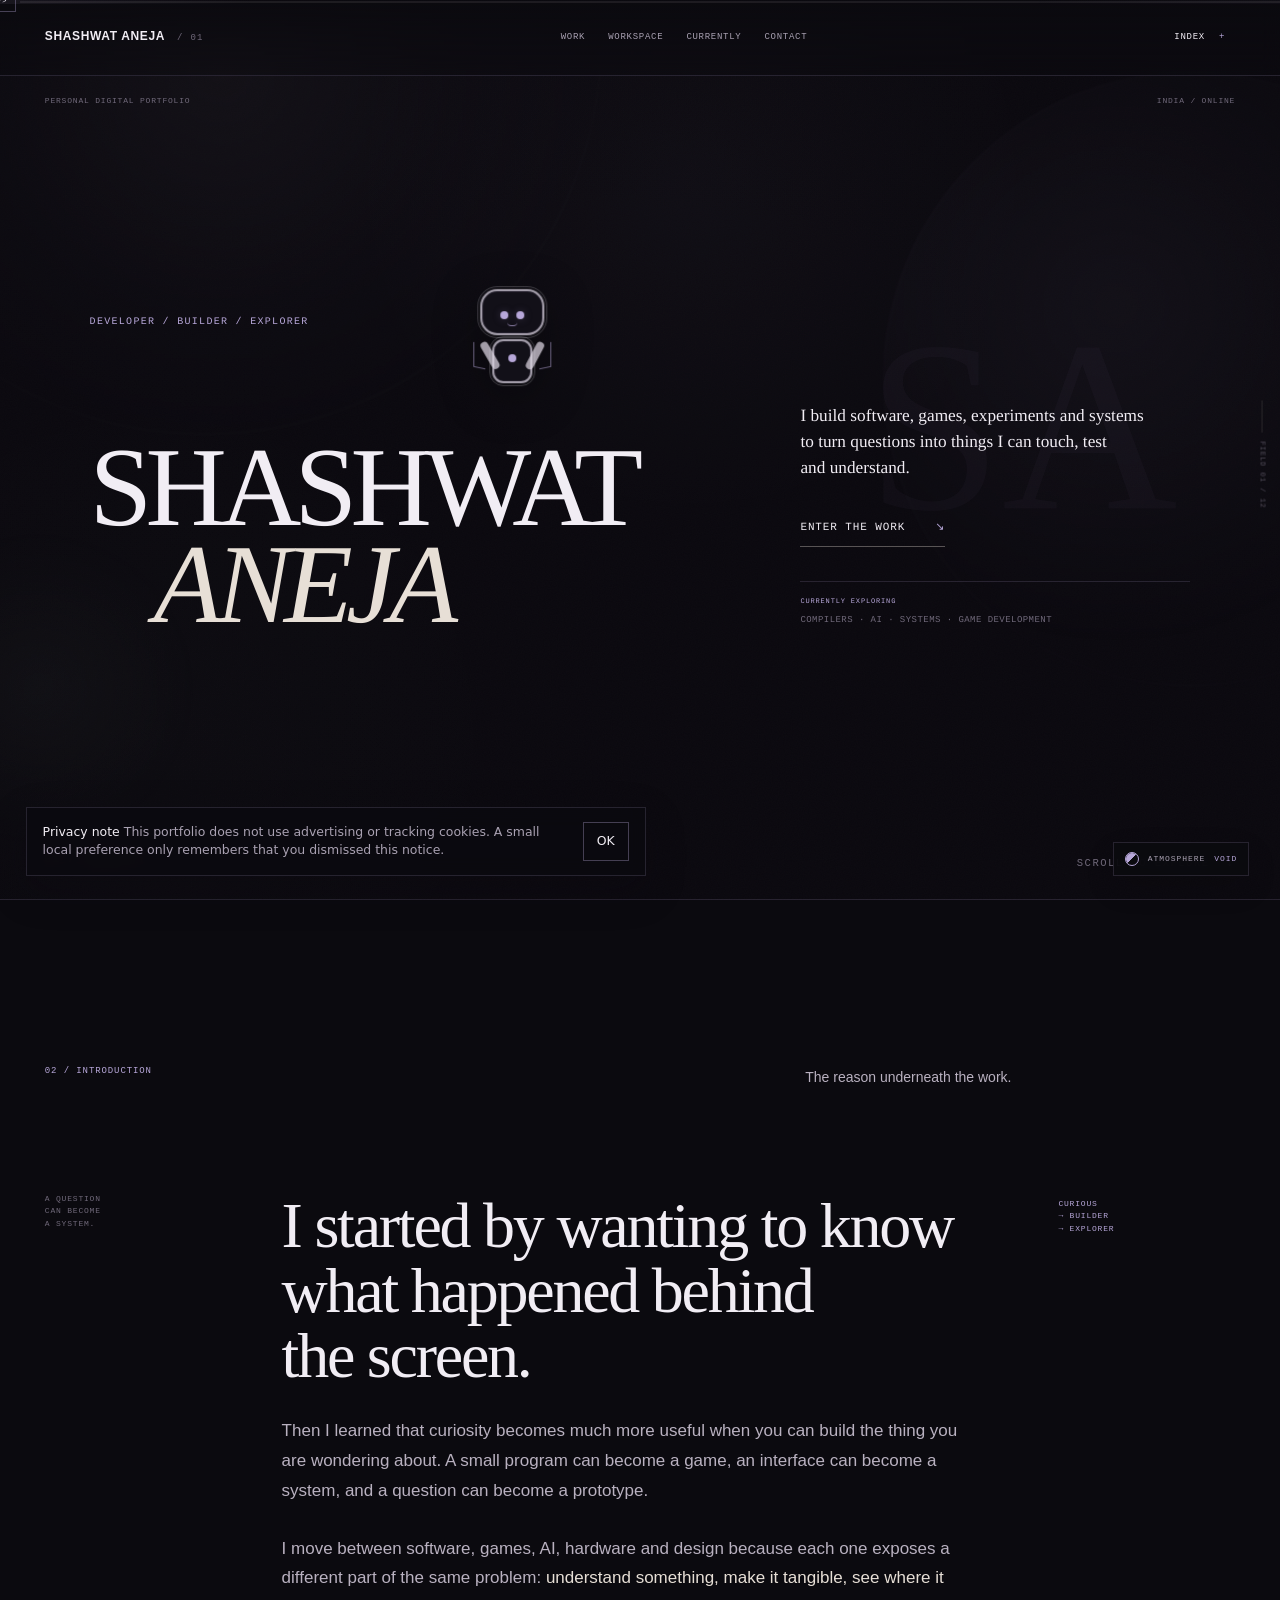
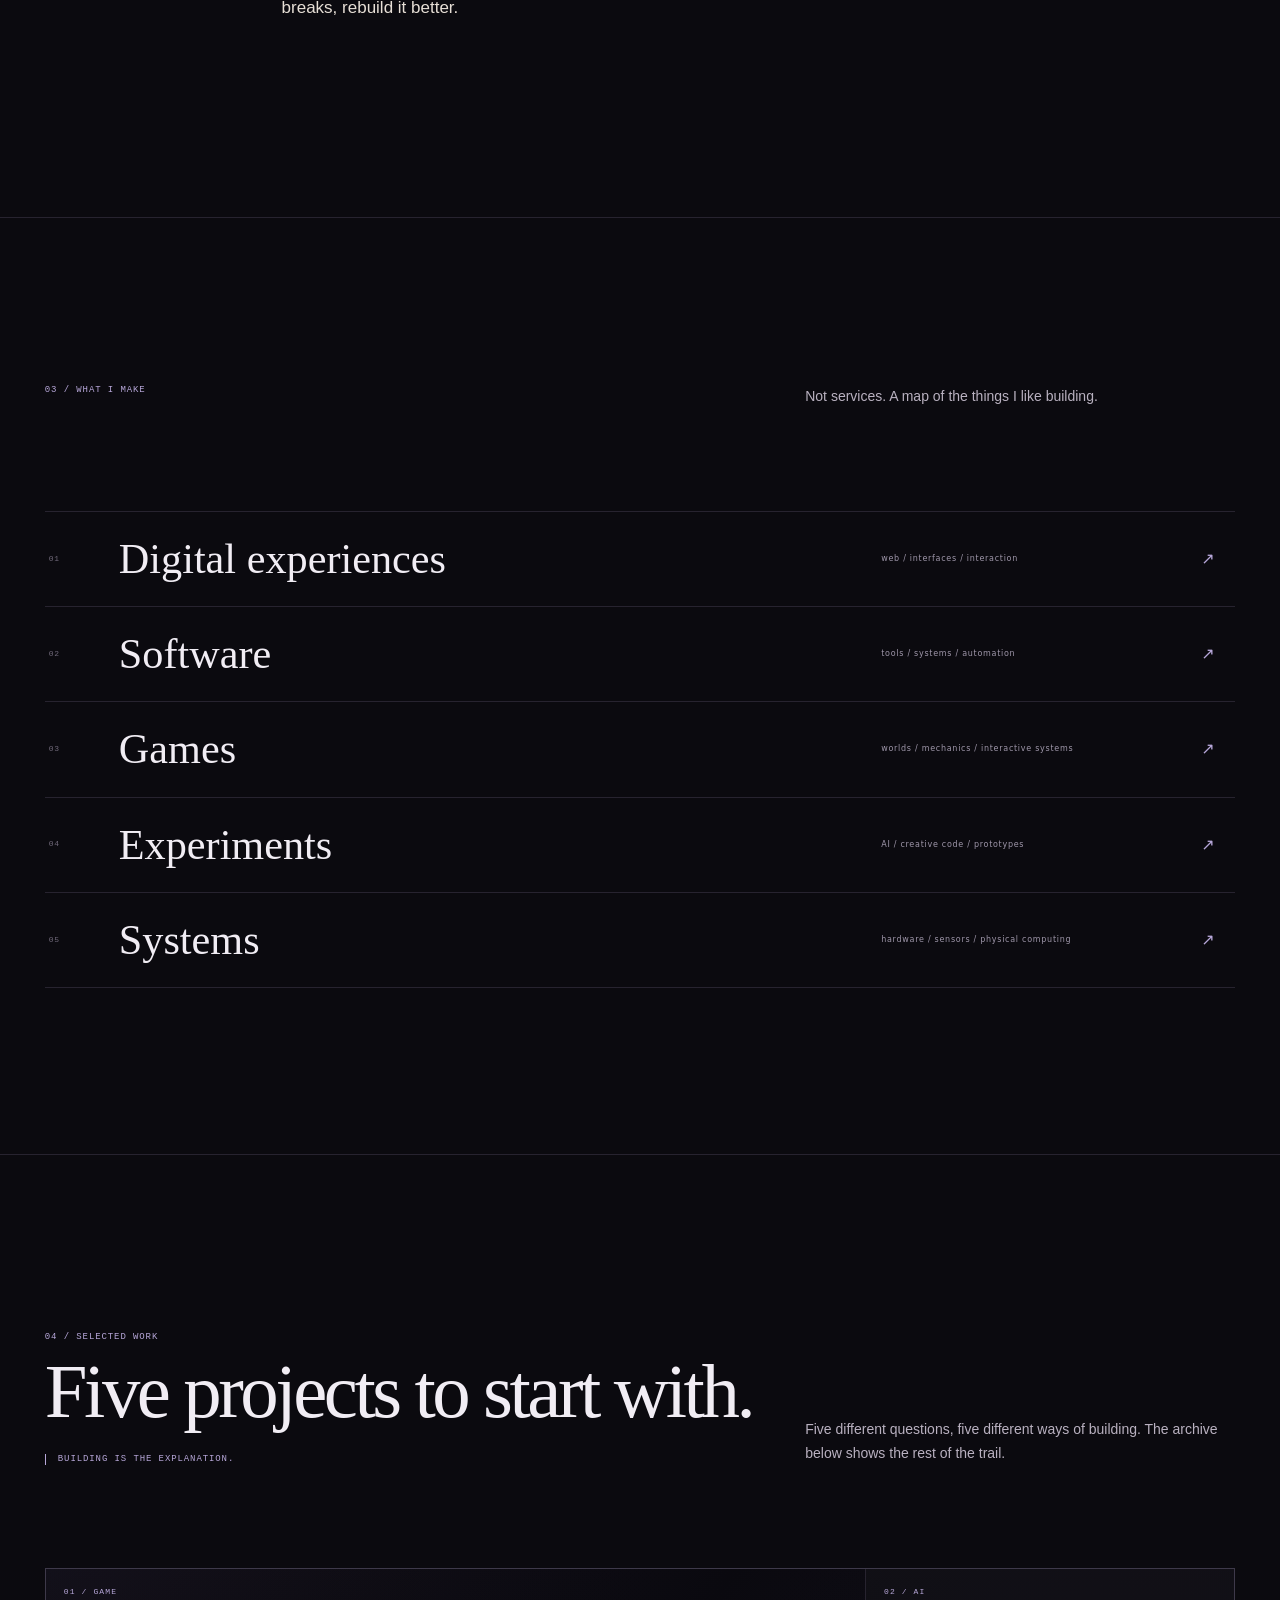
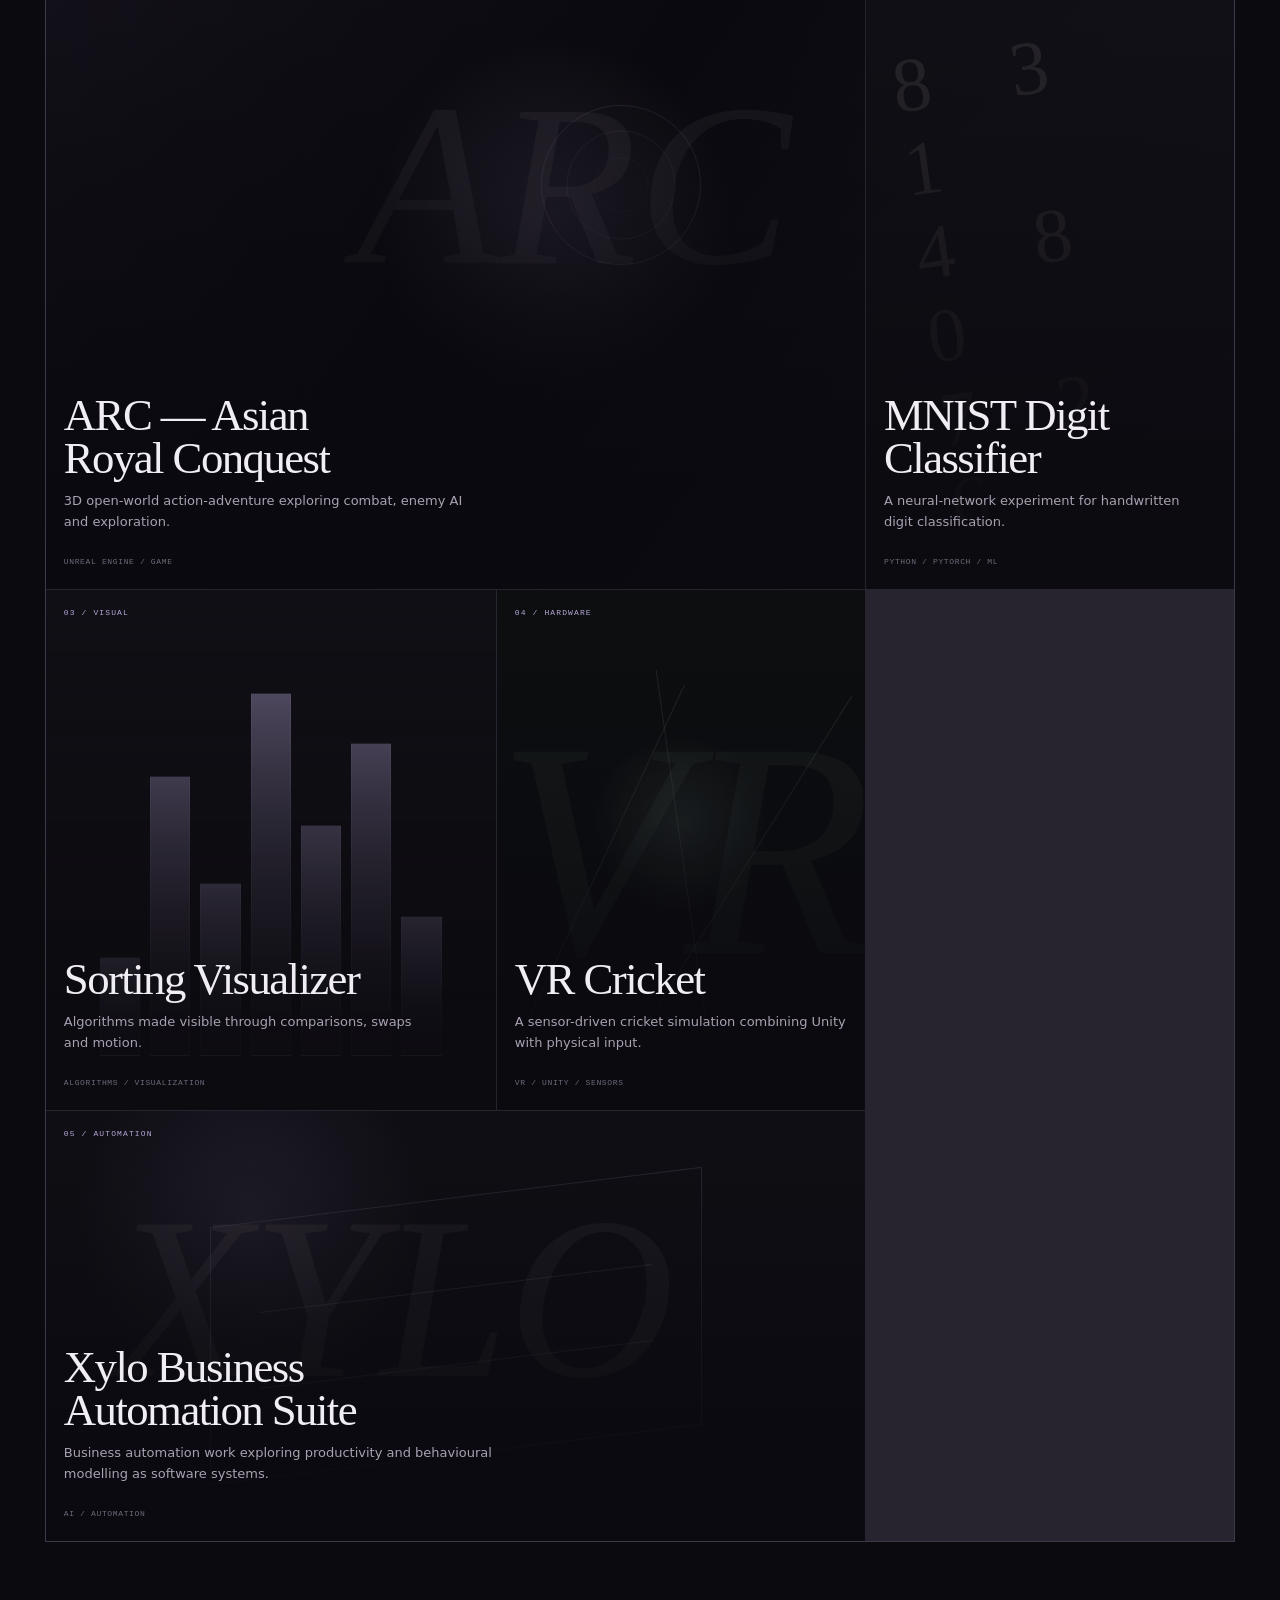
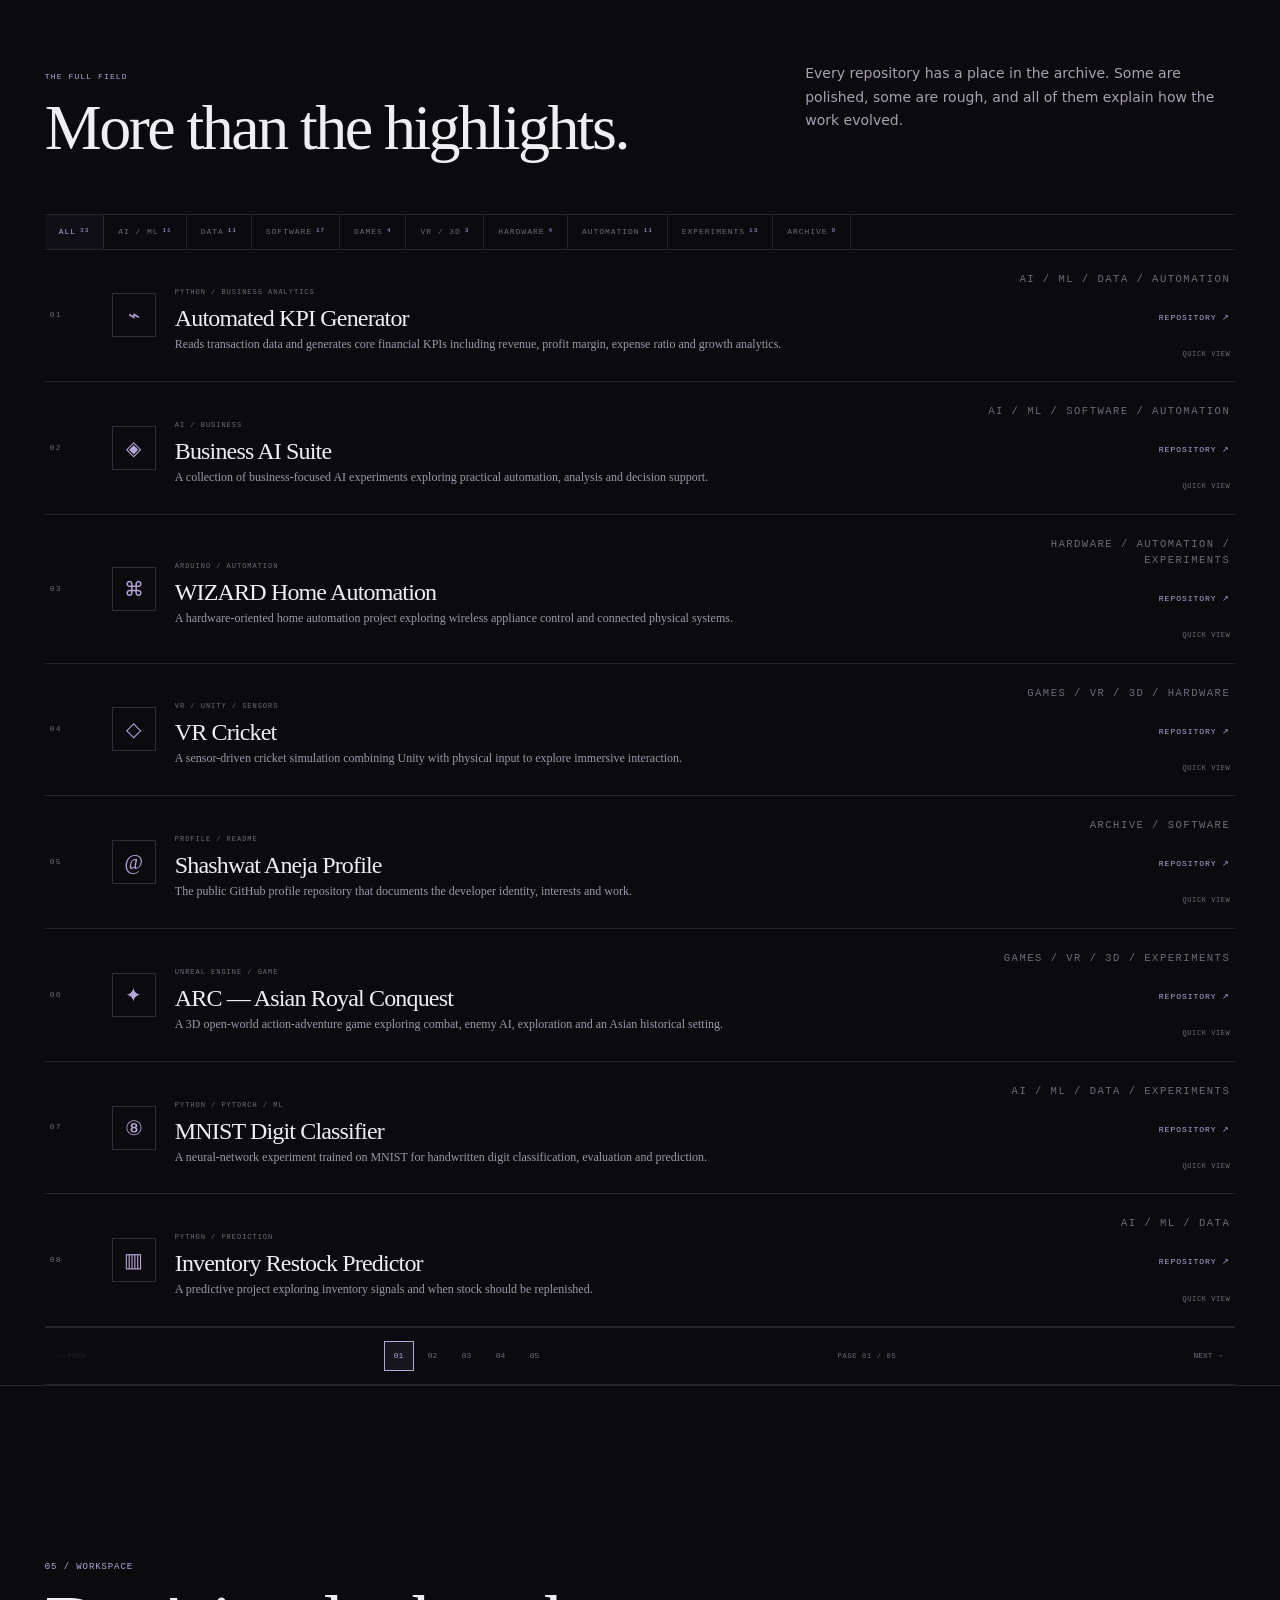
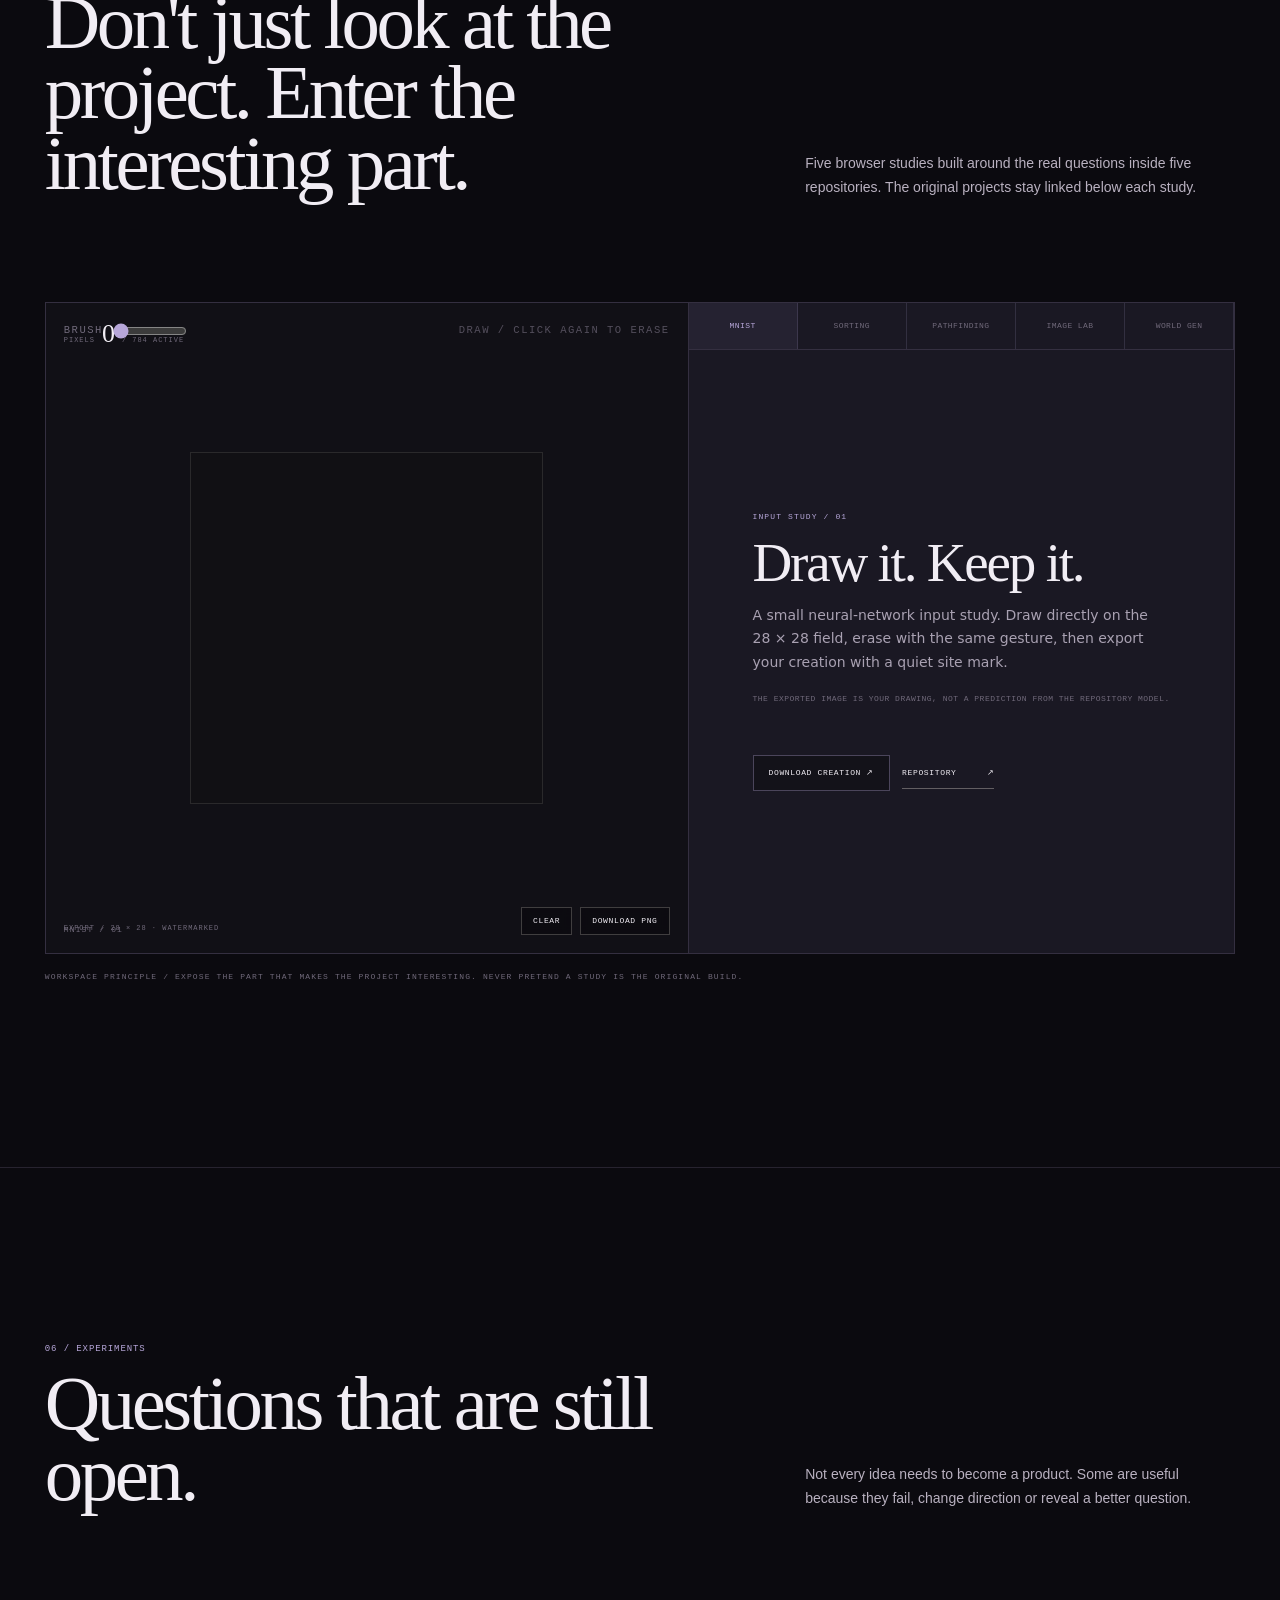
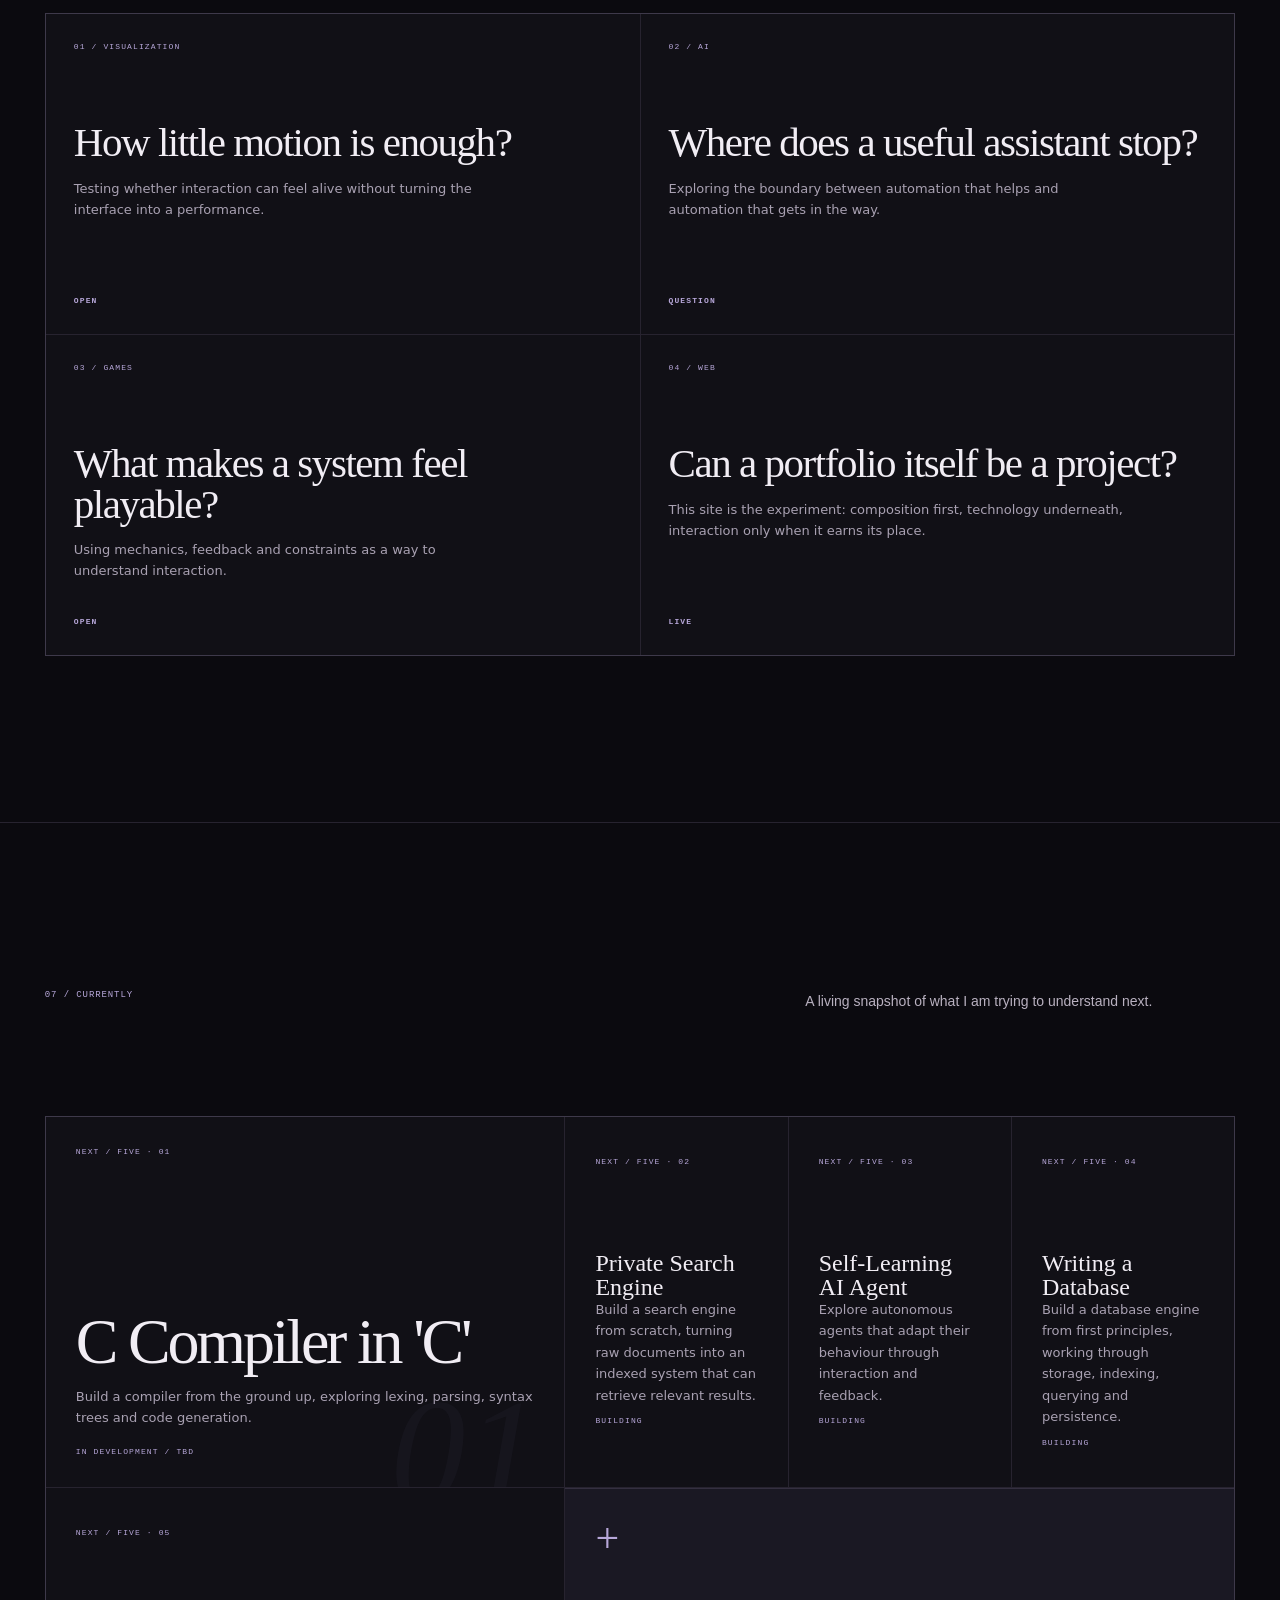
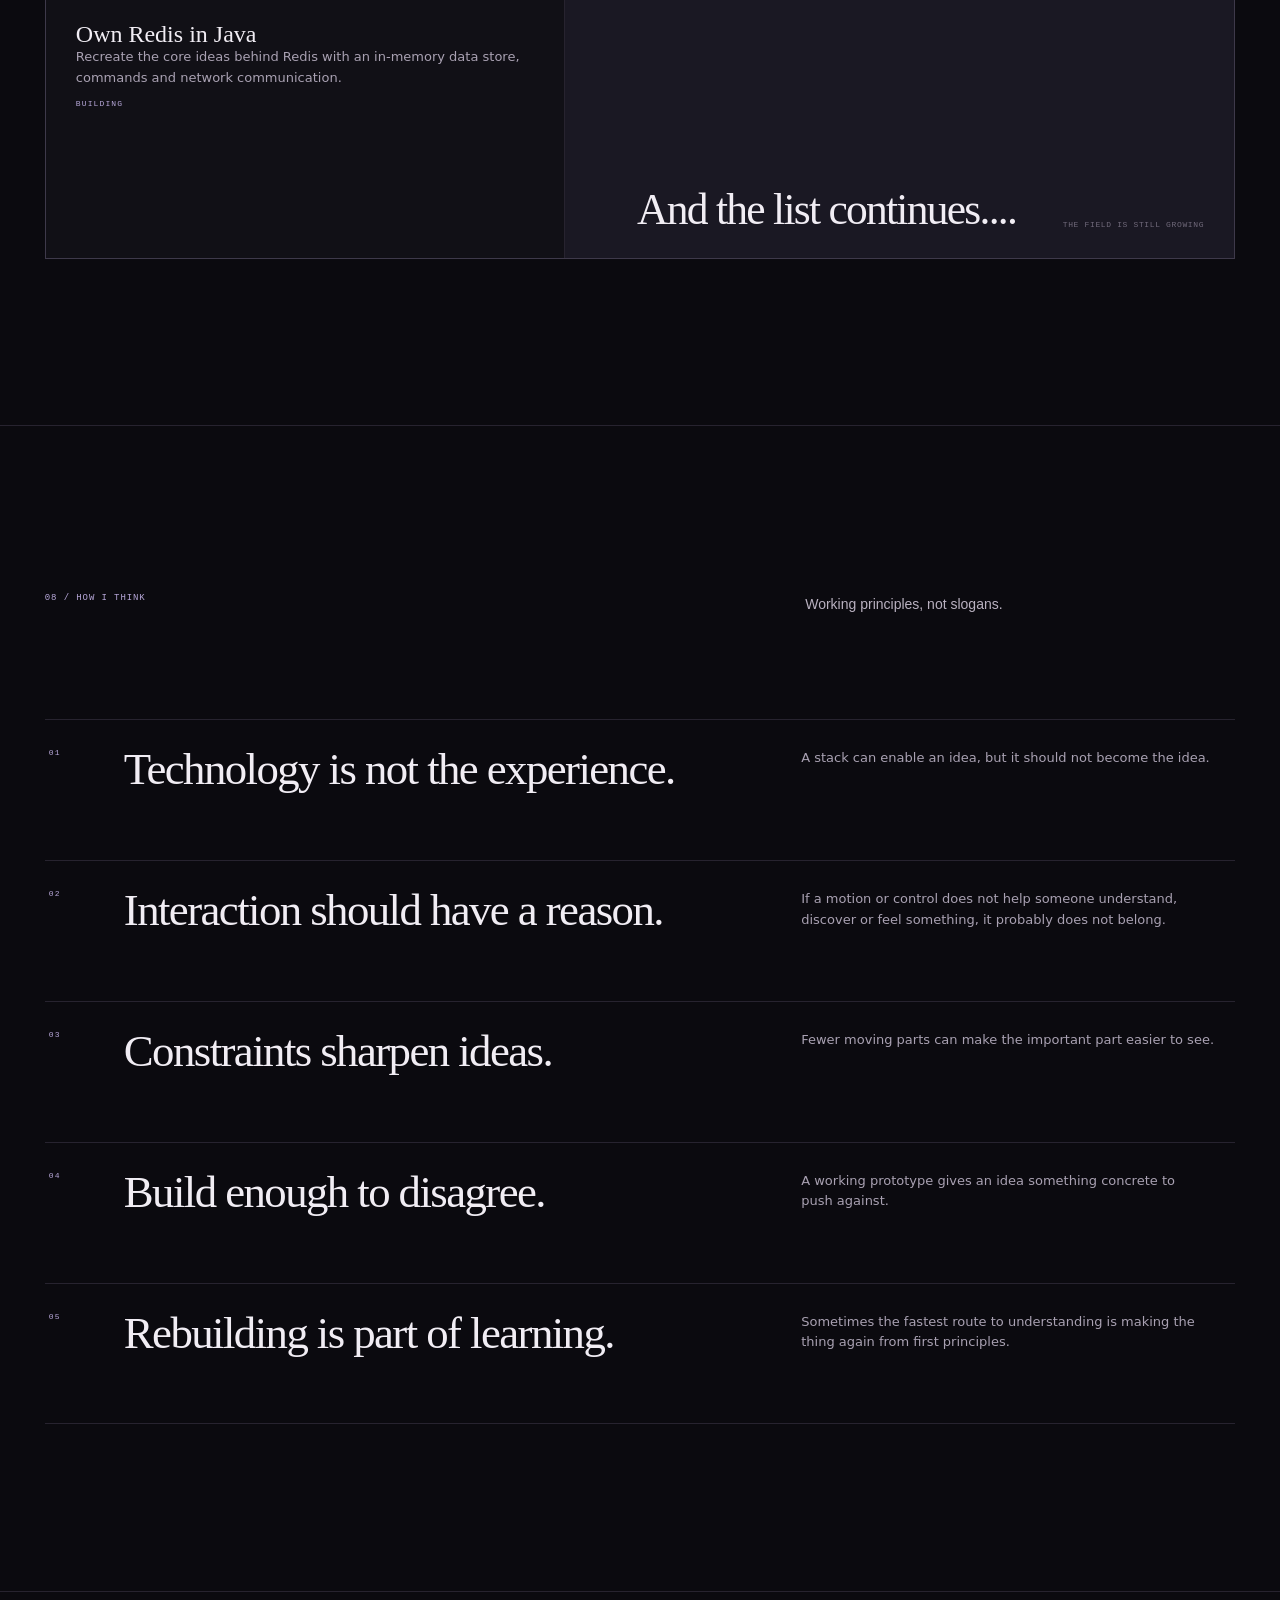
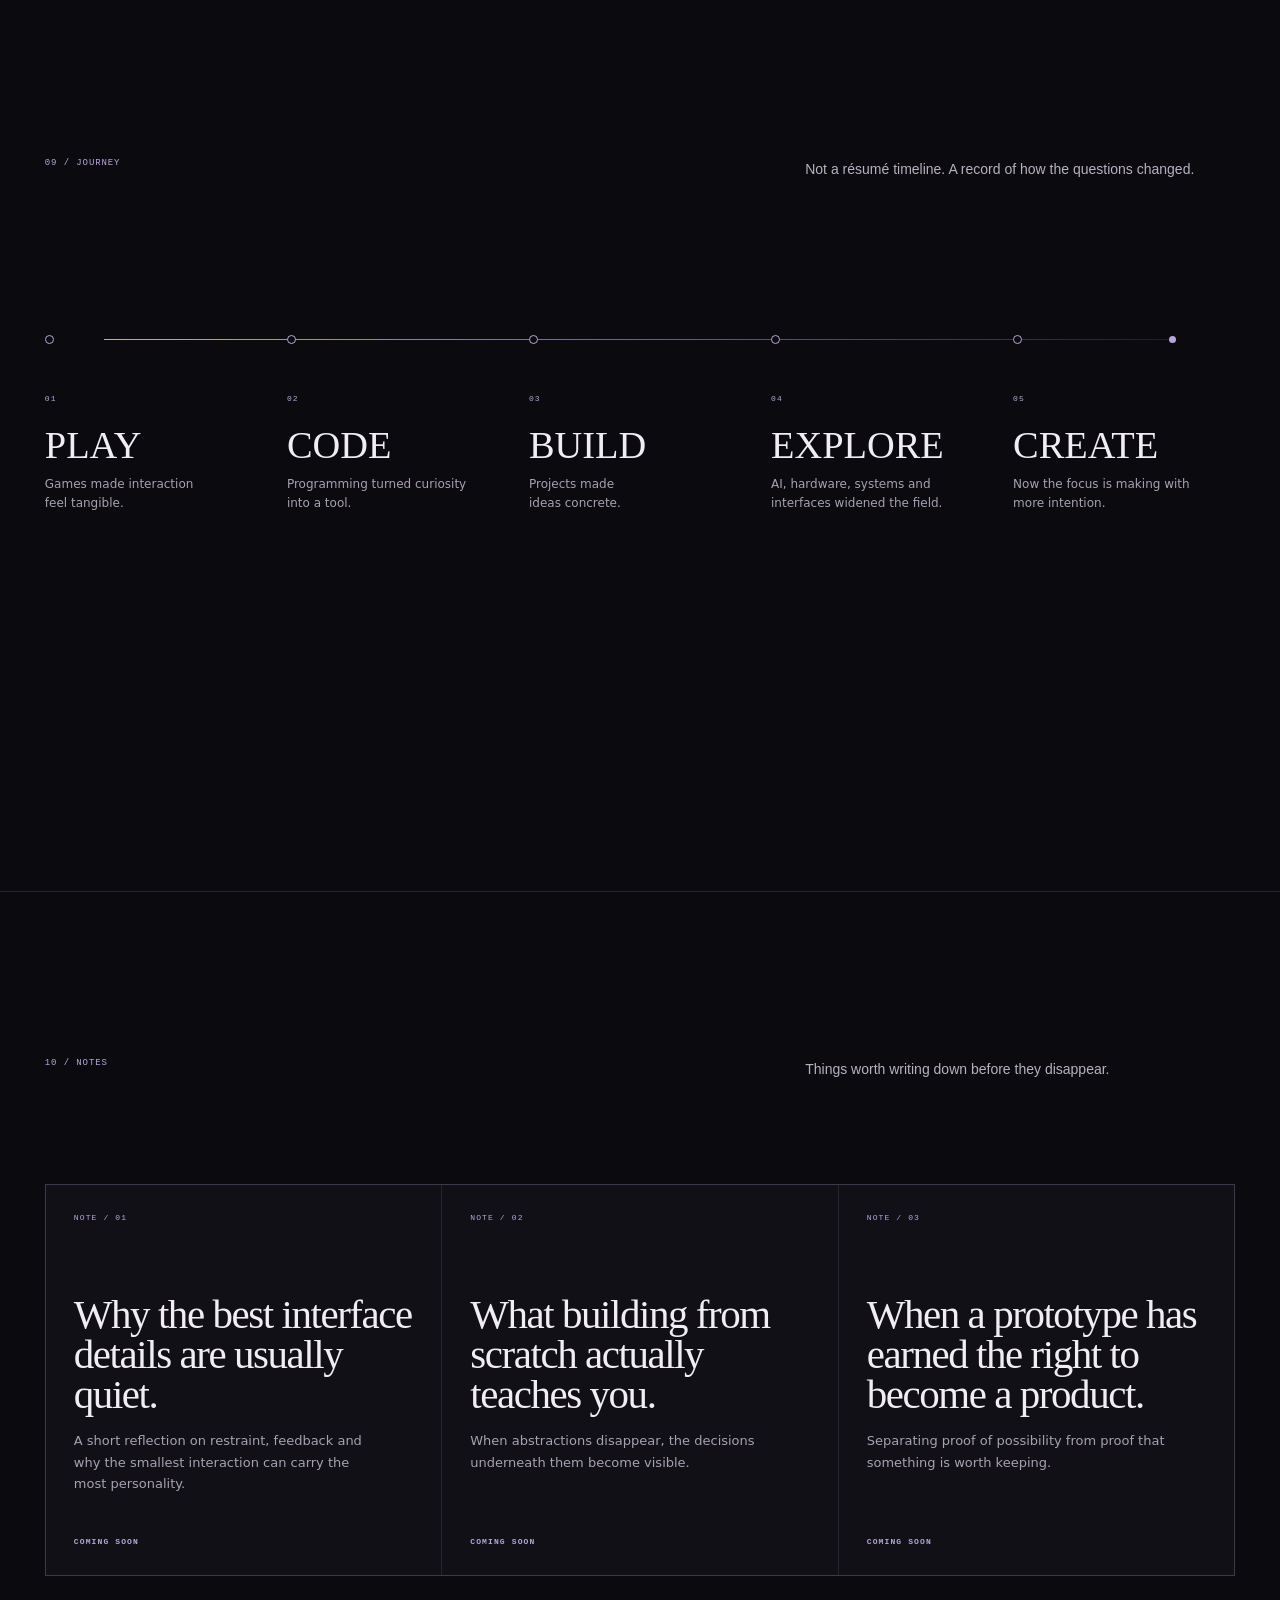
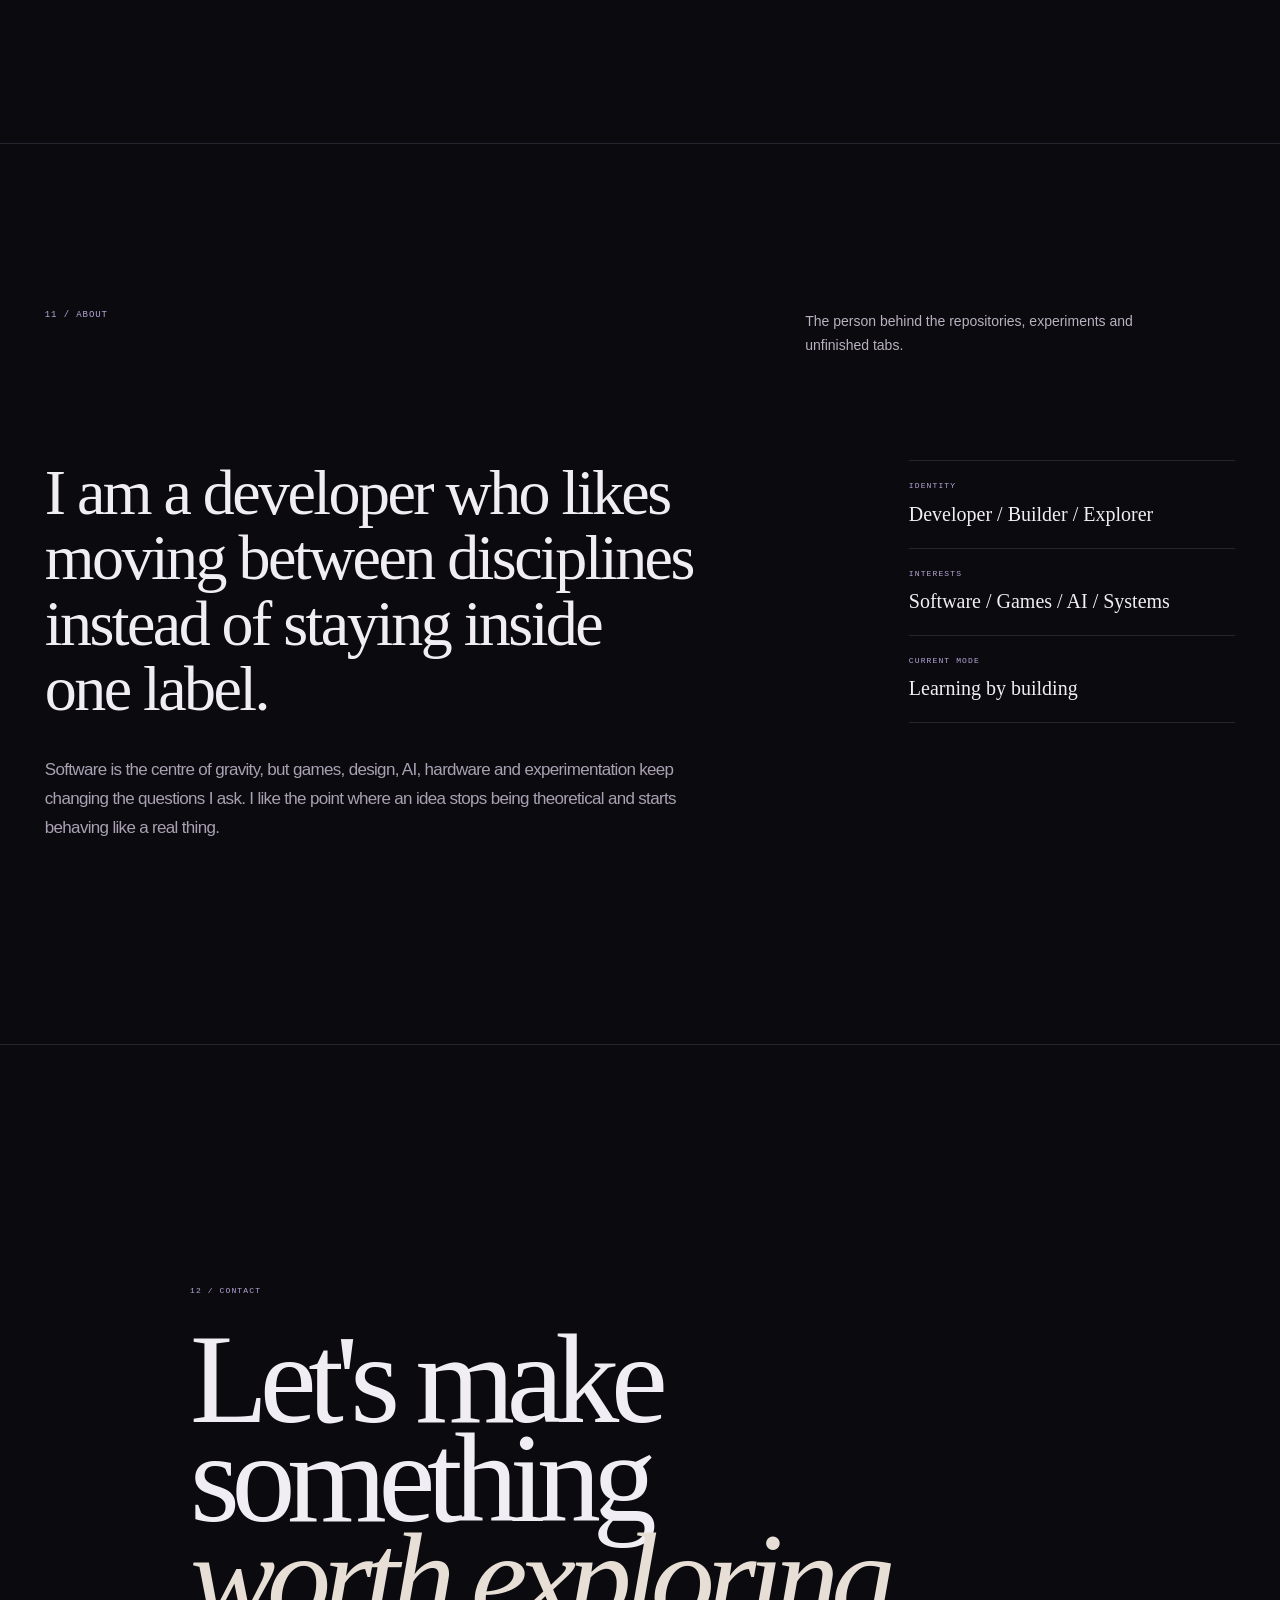
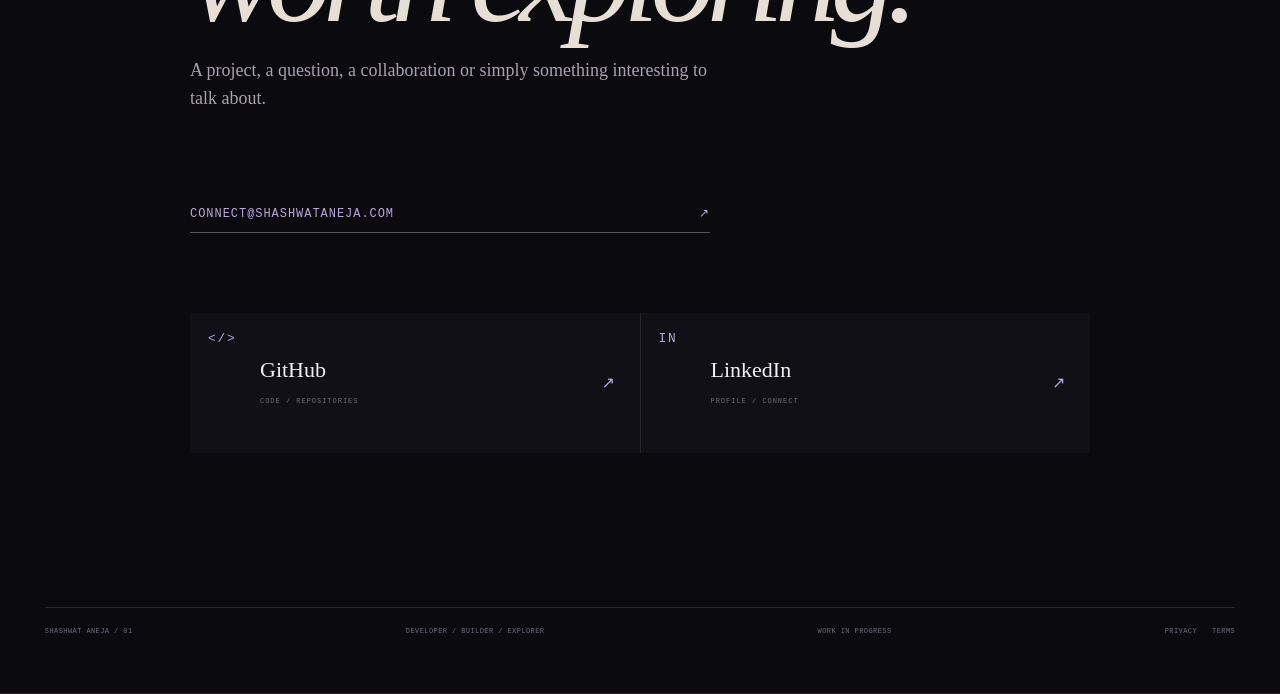
==== index.html @ 784955e2 "567" ====
<!doctype html>
<html lang="en">
<head>
  <meta charset="utf-8">
  <meta name="viewport" content="width=device-width, initial-scale=1">
  <title>Shashwat Aneja | Developer, Builder, Explorer</title>
  <meta name="description" content="Shashwat Aneja is a developer building software, games, experiments and systems through curiosity, iteration and deliberate craft."><meta name="author" content="Shashwat Aneja"><meta name="robots" content="index,follow,max-image-preview:large">
  <meta name="author" content="Shashwat Aneja">
  <meta name="robots" content="index,follow,max-image-preview:large,max-snippet:-1,max-video-preview:-1">
  <meta name="theme-color" content="#0B0A0F">
  <meta name="color-scheme" content="dark">
  <link rel="canonical" href="https://shashwataneja.com/">
  <link rel="icon" href="/assets/icons/favicon.svg" type="image/svg+xml">
  <link rel="icon" href="/assets/icons/favicon-32.png" type="image/png" sizes="32x32">
  <link rel="apple-touch-icon" href="/assets/icons/apple-touch-icon.png" sizes="180x180">
  <link rel="manifest" href="/assets/icons/site.webmanifest">
  <meta property="og:type" content="website">
  <meta property="og:site_name" content="Shashwat Aneja">
  <meta property="og:title" content="Shashwat Aneja | Developer, Builder, Explorer">
  <meta property="og:description" content="A personal digital portfolio of software, games, experiments, systems and things worth exploring.">
  <meta property="og:url" content="https://shashwataneja.com/">
  <meta property="og:image" content="https://shashwataneja.com/assets/og/shashwat-aneja-portfolio.png">
  <meta property="og:image:alt" content="Shashwat Aneja portfolio"><meta property="og:image:width" content="1200"><meta property="og:image:height" content="630">
  <meta name="twitter:card" content="summary_large_image">
  <meta name="twitter:title" content="Shashwat Aneja | Developer, Builder, Explorer">
  <meta name="twitter:description" content="Software, games, experiments, systems and ideas shaped through curiosity and iteration.">
  <meta name="twitter:image" content="https://shashwataneja.com/assets/og/shashwat-aneja-portfolio.png">
  <link rel="me" href="https://github.com/Shashwat-Aneja">
  <script type="application/ld+json">
  {
    "@context":"https://schema.org",
    "@graph":[
      {"@type":"Person","@id":"https://shashwataneja.com/#person","name":"Shashwat Aneja","url":"https://shashwataneja.com/","jobTitle":"Developer / Builder / Explorer","sameAs":["https://github.com/Shashwat-Aneja"]},
      {"@type":"WebSite","@id":"https://shashwataneja.com/#website","url":"https://shashwataneja.com/","name":"Shashwat Aneja","publisher":{"@id":"https://shashwataneja.com/#person"}}
    ]
  }
  </script>
  <link rel="stylesheet" href="css/variables.css">
  <link rel="stylesheet" href="css/reset.css">
  <link rel="stylesheet" href="css/global.css">
  <link rel="stylesheet" href="css/navigation.css">
  <link rel="stylesheet" href="css/hero.css">
  <link rel="stylesheet" href="css/introduction.css">
  <link rel="stylesheet" href="css/work.css">
  <link rel="stylesheet" href="css/workshop.css">
  <link rel="stylesheet" href="css/responsive.css">
  <link rel="stylesheet" href="css/field.css">
</head>
<body>
<a class="skip-link" href="#main-content">Skip to main content</a>
<div class="site-loader" data-site-loader role="status" aria-live="polite"><span class="site-loader__mark mono">SA / 02</span><span class="site-loader__text mono">ENTERING FIELD</span></div>
<div class="privacy-notice" data-privacy-notice role="dialog" aria-label="Privacy notice"><span><strong>Privacy note</strong> This portfolio does not use advertising or tracking cookies. A small local preference only remembers that you dismissed this notice.</span><button type="button" data-privacy-dismiss aria-label="Dismiss privacy notice">OK</button></div>
<div class="site-environment" aria-hidden="true"><div class="environment-field environment-field--one"></div><div class="environment-field environment-field--two"></div><div class="environment-field environment-field--three"></div><div class="environment-vignette"></div><div class="grain"></div></div>

<header class="field-nav" data-nav>
  <a class="field-wordmark" href="#top" aria-label="Shashwat Aneja home"><span>SHASHWAT ANEJA</span><small class="mono">/ 01</small></a>
  <nav aria-label="Primary">
    <a href="#work" data-nav-target="work">Work</a>
    <a href="#workspace" data-nav-target="workspace">Workspace</a>
    <a href="#currently" data-nav-target="currently">Currently</a>
    <a href="#contact" data-nav-target="contact">Contact</a>
  </nav>
  <button class="index-trigger mono" type="button" data-index-open aria-expanded="false">INDEX <span>+</span></button>
</header>

<div class="field-index" data-index aria-hidden="true">
  <div class="field-index__veil" data-index-close></div>
  <div class="field-index__panel">
    <div class="field-index__top"><span class="mono">FIELD INDEX</span><button type="button" class="index-close mono" data-index-close>ESC / CLOSE</button></div>
    <div class="field-index__grid">
      <a href="#top" data-index-close><span class="mono">01</span><strong>Identity</strong><small>who I am</small></a>
      <a href="#introduction" data-index-close><span class="mono">02</span><strong>Introduction</strong><small>why I build</small></a>
      <a href="#make" data-index-close><span class="mono">03</span><strong>What I make</strong><small>the territory</small></a>
      <a href="#work" data-index-close><span class="mono">04</span><strong>Selected work</strong><small>the archive</small></a>
      <a href="#workspace" data-index-close><span class="mono">05</span><strong>Workspace</strong><small>enter the work</small></a>
      <a href="#experiments" data-index-close><span class="mono">06</span><strong>Experiments</strong><small>open questions</small></a>
      <a href="#currently" data-index-close><span class="mono">07</span><strong>Currently</strong><small>right now</small></a>
      <a href="#thinking" data-index-close><span class="mono">08</span><strong>How I think</strong><small>working principles</small></a>
      <a href="#journey" data-index-close><span class="mono">09</span><strong>Journey</strong><small>how I got here</small></a>
      <a href="#notes" data-index-close><span class="mono">10</span><strong>Notes</strong><small>things worth writing down</small></a>
      <a href="#about" data-index-close><span class="mono">11</span><strong>About</strong><small>outside the work</small></a>
      <a href="#contact" data-index-close><span class="mono">12</span><strong>Contact</strong><small>say hello</small></a>
    </div>
    <div class="field-index__footer mono"><span>QUIET AT FIRST</span><span>ALIVE WHEN TOUCHED</span></div>
  </div>
</div>

<div class="scroll-codebar" data-scroll-codebar role="progressbar" aria-label="Page progress" aria-valuemin="0" aria-valuemax="100" aria-valuenow="0"><div class="scroll-codebar__track"><span class="scroll-codebar__fill"></span><span class="scroll-codebar__code mono">&lt;/&gt;</span></div></div>
<div class="field-progress" data-field-progress role="progressbar" aria-label="Field progress" aria-valuemin="0" aria-valuemax="100" aria-valuenow="0"><span class="field-progress__line"></span><span class="field-progress__label mono">FIELD 01 / 12</span></div>
<div class="custom-cursor" data-cursor aria-hidden="true"><span></span><small class="mono">EXPLORE</small></div>
<div class="guide-robot" data-guide-robot role="img" aria-label="Guide robot. Drag me if I get in your way." tabindex="0">
  <div class="guide-robot__antenna"></div>
  <div class="guide-robot__head"><span class="guide-robot__eye"></span><span class="guide-robot__eye"></span></div>
  <div class="guide-robot__neck"></div>
  <div class="guide-robot__body"><span class="guide-robot__panel"></span><span class="guide-robot__indicator"></span></div>
  <div class="guide-robot__arm guide-robot__arm--left"></div><div class="guide-robot__arm guide-robot__arm--right"></div>
  <div class="guide-robot__hand guide-robot__hand--left"></div><div class="guide-robot__hand guide-robot__hand--right"></div>
  <div class="guide-robot__leg guide-robot__leg--left"></div><div class="guide-robot__leg guide-robot__leg--right"></div>
  <div class="guide-robot__foot guide-robot__foot--left"></div><div class="guide-robot__foot guide-robot__foot--right"></div>
  <div class="guide-robot__signal"></div><span class="guide-robot__label mono" data-guide-label>FOLLOWING</span>
</div>

<main id="main-content" tabindex="-1">
  <section class="field-hero field-section" id="top" data-scroll-section data-field="01">
    <div class="field-hero__top mono"><span>PERSONAL DIGITAL PORTFOLIO</span><span>INDIA / ONLINE</span></div>
    <div class="field-hero__composition">
      <p class="field-hero__eyebrow mono">DEVELOPER / BUILDER / EXPLORER</p>
      <h1>SHASHWAT<br><em>ANEJA</em></h1>
      <div class="field-hero__statement"><p>I build software, games, experiments and systems to turn questions into things I can touch, test and understand.</p><a class="field-link field-link--arrow" href="#work"><span>Enter the work</span><i aria-hidden="true">↘</i></a><div class="hero-meta"><span class="mono">CURRENTLY EXPLORING</span><strong>COMPILERS · AI · SYSTEMS · GAME DEVELOPMENT</strong></div></div>
    </div>
    <div class="field-hero__bottom"><span class="mono">01 / IDENTITY</span><span class="hero-scroll mono">SCROLL TO EXPLORE <b>↓</b></span></div>
    <div class="field-hero__mark" aria-hidden="true">SA</div>
  </section>

  <section class="field-introduction field-section" id="introduction" data-scroll-section data-field="02">
    <div class="section-lead"><span class="mono">02 / INTRODUCTION</span><p>The reason underneath the work.</p></div>
    <div class="intro-editorial"><div class="intro-editorial__aside mono">A QUESTION<br>CAN BECOME<br>A SYSTEM.</div><div class="intro-editorial__body"><p class="intro-editorial__large">I started by wanting to know what happened behind the screen.</p><p>Then I learned that curiosity becomes much more useful when you can build the thing you are wondering about. A small program can become a game, an interface can become a system, and a question can become a prototype.</p><p>I move between software, games, AI, hardware and design because each one exposes a different part of the same problem: <strong>understand something, make it tangible, see where it breaks, rebuild it better.</strong></p></div><div class="intro-editorial__stamp mono">CURIOUS<br>→ BUILDER<br>→ EXPLORER</div></div>
  </section>

  <section class="make-section field-section" id="make" data-scroll-section data-field="03">
    <div class="section-lead"><span class="mono">03 / WHAT I MAKE</span><p>Not services. A map of the things I like building.</p></div>
    <div class="make-list" data-make-list>
      <a href="#work" class="make-row" data-make-filter="SOFTWARE"><span class="mono">01</span><strong>Digital experiences</strong><small>web / interfaces / interaction</small><i>↗</i></a>
      <a href="#work" class="make-row" data-make-filter="SOFTWARE"><span class="mono">02</span><strong>Software</strong><small>tools / systems / automation</small><i>↗</i></a>
      <a href="#work" class="make-row" data-make-filter="GAMES"><span class="mono">03</span><strong>Games</strong><small>worlds / mechanics / interactive systems</small><i>↗</i></a>
      <a href="#experiments" class="make-row"><span class="mono">04</span><strong>Experiments</strong><small>AI / creative code / prototypes</small><i>↗</i></a>
      <a href="#work" class="make-row" data-make-filter="HARDWARE"><span class="mono">05</span><strong>Systems</strong><small>hardware / sensors / physical computing</small><i>↗</i></a>
    </div>
  </section>

  <section class="selected-work field-section" id="work" data-scroll-section data-field="04">
    <div class="section-lead section-lead--work"><div><span class="mono">04 / SELECTED WORK</span><h2>Five projects to start with.</h2><div class="work-intent mono">BUILDING IS THE EXPLANATION.</div></div><p>Five different questions, five different ways of building. The archive below shows the rest of the trail.</p></div>
    <div class="selected-grid">
      <a class="selected-project selected-project--wide" href="projects/arc/" data-cursor-label="VIEW"><span class="mono">01 / GAME</span><div class="project-art project-art--arc"><span>ARC</span><i></i><i></i><i></i></div><div class="selected-project__copy"><h3>ARC — Asian Royal Conquest</h3><p>3D open-world action-adventure exploring combat, enemy AI and exploration.</p><small class="mono">UNREAL ENGINE / GAME</small></div></a>
      <a class="selected-project selected-project--tall" href="projects/mnist/" data-cursor-label="VIEW"><span class="mono">02 / AI</span><div class="project-art project-art--mnist"><div class="digit-grid">8&nbsp; 3&nbsp; 1<br>4&nbsp; 8&nbsp; 0<br>7&nbsp; 2&nbsp; 6</div></div><div class="selected-project__copy"><h3>MNIST Digit Classifier</h3><p>A neural-network experiment for handwritten digit classification.</p><small class="mono">PYTHON / PYTORCH / ML</small></div></a>
      <a class="selected-project" href="projects/sorting/" data-cursor-label="VIEW"><span class="mono">03 / VISUAL</span><div class="project-art project-art--sort"><i style="--h:24%"></i><i style="--h:68%"></i><i style="--h:42%"></i><i style="--h:88%"></i><i style="--h:56%"></i><i style="--h:76%"></i><i style="--h:34%"></i></div><div class="selected-project__copy"><h3>Sorting Visualizer</h3><p>Algorithms made visible through comparisons, swaps and motion.</p><small class="mono">ALGORITHMS / VISUALIZATION</small></div></a>
      <a class="selected-project" href="projects/vr-cricket/" data-cursor-label="VIEW"><span class="mono">04 / HARDWARE</span><div class="project-art project-art--vr"><span>VR</span><b></b><b></b><b></b></div><div class="selected-project__copy"><h3>VR Cricket</h3><p>A sensor-driven cricket simulation combining Unity with physical input.</p><small class="mono">VR / UNITY / SENSORS</small></div></a>
      <a class="selected-project selected-project--wide" href="projects/xylo/" data-cursor-label="VIEW"><span class="mono">05 / AUTOMATION</span><div class="project-art project-art--xylo"><span>XYLO</span><div class="xylo-lines"></div></div><div class="selected-project__copy"><h3>Xylo Business Automation Suite</h3><p>Business automation work exploring productivity and behavioural modelling as software systems.</p><small class="mono">AI / AUTOMATION</small></div></a>
    </div>
    <div class="archive-intro"><div><span class="mono">THE FULL FIELD</span><h3>More than the highlights.</h3></div><p>Every repository has a place in the archive. Some are polished, some are rough, and all of them explain how the work evolved.</p></div>
    <div class="archive-controls" data-project-controls aria-label="Project archive categories"></div>
    <div class="archive-list" data-project-list></div>
    <div class="archive-pagination" data-project-pagination aria-label="Project archive pagination"></div>
  </section>

  <section class="workspace-section field-section" id="workspace" data-scroll-section data-field="05">
    <div class="section-lead">
      <div><span class="mono">05 / WORKSPACE</span><h2>Don't just look at the project. Enter the interesting part.</h2></div>
      <p>Five browser studies built around the real questions inside five repositories. The original projects stay linked below each study.</p>
    </div>
    <div class="workspace-stage" data-workspace-stage>
      <div class="workspace-stage__visual" data-workspace-visual>
        <span class="workspace-coordinate mono" data-workspace-coordinate>ARC / 01</span>
      </div>
      <div class="workspace-stage__info">
        <div class="workspace-tabs" role="tablist" aria-label="Workspace studies">
          <button class="is-active" data-workspace="mnist" role="tab" aria-selected="true" tabindex="0">MNIST</button>
          <button data-workspace="sorting" role="tab" aria-selected="false" tabindex="-1">SORTING</button>
          <button data-workspace="pathfinding" role="tab" aria-selected="false" tabindex="-1">PATHFINDING</button>
          <button data-workspace="color" role="tab" aria-selected="false" tabindex="-1">IMAGE LAB</button>
          <button data-workspace="world" role="tab" aria-selected="false" tabindex="-1">WORLD GEN</button>
        </div>
        <article data-workspace-copy aria-live="polite"></article>
      </div>
    </div>
    <div class="workspace-note mono">WORKSPACE PRINCIPLE / EXPOSE THE PART THAT MAKES THE PROJECT INTERESTING. NEVER PRETEND A STUDY IS THE ORIGINAL BUILD.</div>
  </section>

  <section class="experiments-section field-section" id="experiments" data-scroll-section data-field="06">
    <div class="section-lead"><div><span class="mono">06 / EXPERIMENTS</span><h2>Questions that are still open.</h2></div><p>Not every idea needs to become a product. Some are useful because they fail, change direction or reveal a better question.</p></div>
    <div class="experiment-field">
      <article><span class="mono">01 / VISUALIZATION</span><h3>How little motion is enough?</h3><p>Testing whether interaction can feel alive without turning the interface into a performance.</p><b class="mono">OPEN</b></article>
      <article><span class="mono">02 / AI</span><h3>Where does a useful assistant stop?</h3><p>Exploring the boundary between automation that helps and automation that gets in the way.</p><b class="mono">QUESTION</b></article>
      <article><span class="mono">03 / GAMES</span><h3>What makes a system feel playable?</h3><p>Using mechanics, feedback and constraints as a way to understand interaction.</p><b class="mono">OPEN</b></article>
      <article><span class="mono">04 / WEB</span><h3>Can a portfolio itself be a project?</h3><p>This site is the experiment: composition first, technology underneath, interaction only when it earns its place.</p><b class="mono">LIVE</b></article>
    </div>
  </section>

  <section class="currently-section field-section" id="currently" data-scroll-section data-field="07">
    <div class="section-lead"><span class="mono">07 / CURRENTLY</span><p>A living snapshot of what I am trying to understand next.</p></div>
    <div class="currently-grid">
      <article class="current-main"><span class="mono">NEXT / FIVE · 01</span><h2>C Compiler in 'C'</h2><p>Build a compiler from the ground up, exploring lexing, parsing, syntax trees and code generation.</p><span class="current-state mono">IN DEVELOPMENT / TBD</span></article>
      <article class="current-note"><span class="mono">NEXT / FIVE · 02</span><strong>Private Search Engine</strong><p>Build a search engine from scratch, turning raw documents into an indexed system that can retrieve relevant results.</p><span class="current-state mono">BUILDING</span></article>
      <article class="current-note"><span class="mono">NEXT / FIVE · 03</span><strong>Self-Learning AI Agent</strong><p>Explore autonomous agents that adapt their behaviour through interaction and feedback.</p><span class="current-state mono">BUILDING</span></article>
      <article class="current-note"><span class="mono">NEXT / FIVE · 04</span><strong>Writing a Database</strong><p>Build a database engine from first principles, working through storage, indexing, querying and persistence.</p><span class="current-state mono">BUILDING</span></article>
      <article class="current-note"><span class="mono">NEXT / FIVE · 05</span><strong>Own Redis in Java</strong><p>Recreate the core ideas behind Redis with an in-memory data store, commands and network communication.</p><span class="current-state mono">BUILDING</span></article>
      <div class="current-more" aria-label="More projects are coming"><span class="current-more__mark">+</span><p>And the list continues....</p><span class="mono">THE FIELD IS STILL GROWING</span></div>
    </div>
  </section>

  <section class="thinking-section field-section" id="thinking" data-scroll-section data-field="08">
    <div class="section-lead"><span class="mono">08 / HOW I THINK</span><p>Working principles, not slogans.</p></div>
    <div class="thinking-list">
      <article><span class="mono">01</span><h3>Technology is not the experience.</h3><p>A stack can enable an idea, but it should not become the idea.</p></article>
      <article><span class="mono">02</span><h3>Interaction should have a reason.</h3><p>If a motion or control does not help someone understand, discover or feel something, it probably does not belong.</p></article>
      <article><span class="mono">03</span><h3>Constraints sharpen ideas.</h3><p>Fewer moving parts can make the important part easier to see.</p></article>
      <article><span class="mono">04</span><h3>Build enough to disagree.</h3><p>A working prototype gives an idea something concrete to push against.</p></article>
      <article><span class="mono">05</span><h3>Rebuilding is part of learning.</h3><p>Sometimes the fastest route to understanding is making the thing again from first principles.</p></article>
    </div>
  </section>

  <section class="journey-section field-section" id="journey" data-scroll-section data-field="09">
    <div class="section-lead"><span class="mono">09 / JOURNEY</span><p>Not a résumé timeline. A record of how the questions changed.</p></div>
    <div class="journey-field"><div class="journey-track" aria-hidden="true"></div><article><span class="mono">01</span><strong>PLAY</strong><p>Games made interaction feel tangible.</p></article><article><span class="mono">02</span><strong>CODE</strong><p>Programming turned curiosity into a tool.</p></article><article><span class="mono">03</span><strong>BUILD</strong><p>Projects made ideas concrete.</p></article><article><span class="mono">04</span><strong>EXPLORE</strong><p>AI, hardware, systems and interfaces widened the field.</p></article><article><span class="mono">05</span><strong>CREATE</strong><p>Now the focus is making with more intention.</p></article></div>
  </section>

  <section class="notes-section field-section" id="notes" data-scroll-section data-field="10">
    <div class="section-lead"><span class="mono">10 / NOTES</span><p>Things worth writing down before they disappear.</p></div>
    <div class="notes-list">
      <article><span class="mono">NOTE / 01</span><h3>Why the best interface details are usually quiet.</h3><p>A short reflection on restraint, feedback and why the smallest interaction can carry the most personality.</p><b class="mono">COMING SOON</b></article>
      <article><span class="mono">NOTE / 02</span><h3>What building from scratch actually teaches you.</h3><p>When abstractions disappear, the decisions underneath them become visible.</p><b class="mono">COMING SOON</b></article>
      <article><span class="mono">NOTE / 03</span><h3>When a prototype has earned the right to become a product.</h3><p>Separating proof of possibility from proof that something is worth keeping.</p><b class="mono">COMING SOON</b></article>
    </div>
  </section>

  <section class="about-section field-section" id="about" data-scroll-section data-field="11">
    <div class="section-lead"><span class="mono">11 / ABOUT</span><p>The person behind the repositories, experiments and unfinished tabs.</p></div>
    <div class="about-grid"><div class="about-large"><p>I am a developer who likes moving between disciplines instead of staying inside one label.</p><p>Software is the centre of gravity, but games, design, AI, hardware and experimentation keep changing the questions I ask. I like the point where an idea stops being theoretical and starts behaving like a real thing.</p></div><div class="about-facts"><div><span class="mono">IDENTITY</span><strong>Developer / Builder / Explorer</strong></div><div><span class="mono">INTERESTS</span><strong>Software / Games / AI / Systems</strong></div><div><span class="mono">CURRENT MODE</span><strong>Learning by building</strong></div></div></div>
  </section>

  <section class="contact-section field-section" id="contact" data-scroll-section data-field="12">
    <div class="contact-inner"><span class="mono">12 / CONTACT</span><h2>Let's make something<br><em>worth exploring.</em></h2><p class="contact-lead">A project, a question, a collaboration or simply something interesting to talk about.</p><a class="contact-link field-link" href="mailto:connect@shashwataneja.com"><span>connect@shashwataneja.com</span><span>↗</span></a><div class="contact-links"><a class="contact-card" href="https://github.com/Shashwat-Aneja" target="_blank" rel="noopener noreferrer"><span class="contact-card__icon mono">&lt;/&gt;</span><span class="contact-card__body"><strong>GitHub</strong><small class="mono">CODE / REPOSITORIES</small></span><span>↗</span></a><a class="contact-card" href="https://www.linkedin.com/in/shashwat-aneja" target="_blank" rel="noopener noreferrer"><span class="contact-card__icon mono">in</span><span class="contact-card__body"><strong>LinkedIn</strong><small class="mono">PROFILE / CONNECT</small></span><span>↗</span></a></div></div>
    <footer><span>SHASHWAT ANEJA / 01</span><span>DEVELOPER / BUILDER / EXPLORER</span><span>WORK IN PROGRESS</span><span class="footer-legal"><a href="privacy.html">Privacy</a><a href="terms.html">Terms</a></span></footer>
  </section>
</main>

<script src="js/loading.js"></script>
<script src="js/theme.js"></script>
<script src="js/privacy-notice.js"></script>
<script src="js/main.js"></script>
<script src="js/navigation.js"></script>
<script src="js/projects-data.js"></script>
<script src="js/project-ui.js"></script>
<script src="js/field.js"></script>
<script src="js/experience.js"></script>
<script src="js/ux-enhancements.js"></script>
</body>
</html>
---- css/variables.css ----
:root{
  --void:#0B0A0F;--charcoal:#1A1823;--shadow-lavender:#6B5B7C;--lavender:#B7A7D9;--fog:#DCCDDC;--sage:#A7C4B0;--stone:#E7DFD6;--ember:#B8846A;--text-primary:#F1EDF4;--text-secondary:#A9A1B2;--text-muted:#70697A;--border:rgba(183,167,217,.16);--ease:cubic-bezier(.22,1,.36,1)
}
---- css/global.css ----
body{min-height:100vh;background:var(--void);color:var(--text-primary);font-family:Inter,ui-sans-serif,system-ui,-apple-system,"Segoe UI",sans-serif;overflow-x:hidden;line-height:1.5}.site-environment{position:fixed;inset:0;z-index:0;pointer-events:none;overflow:hidden;background:radial-gradient(circle at 54% 20%,rgba(183,167,217,.045),transparent 34%),radial-gradient(circle at 12% 82%,rgba(167,196,176,.025),transparent 26%),var(--void)}.environment-field{position:absolute;border-radius:50%;filter:blur(1px)}.environment-field--one{width:min(62vw,900px);height:min(62vw,900px);top:-28vw;left:-15vw;background:radial-gradient(circle at 52% 54%,rgba(220,205,220,.075),rgba(183,167,217,.025) 40%,transparent 70%);border:1px solid rgba(220,205,220,.035)}.environment-field--two{width:min(48vw,700px);height:min(48vw,700px);right:-17vw;top:8vh;background:radial-gradient(circle at 38% 38%,rgba(183,167,217,.075),transparent 64%);border:1px solid rgba(183,167,217,.035)}.environment-field--three{width:min(26vw,380px);height:min(26vw,380px);left:-10vw;bottom:5vh;background:radial-gradient(circle at 50% 50%,rgba(167,196,176,.055),transparent 68%)}.environment-vignette{position:absolute;inset:0;background:radial-gradient(ellipse at center,transparent 35%,rgba(11,10,15,.42) 100%)}.grain{position:absolute;inset:-50%;opacity:.032;background-image:url("data:image/svg+xml,%3Csvg xmlns='http://www.w3.org/2000/svg' width='180' height='180' viewBox='0 0 180 180'%3E%3Cfilter id='n'%3E%3CfeTurbulence type='fractalNoise' baseFrequency='.85' numOctaves='4' stitchTiles='stitch'/%3E%3C/filter%3E%3Crect width='100%25' height='100%25' filter='url(%23n)' opacity='.7'/%3E%3C/svg%3E");animation:grain .25s steps(2) infinite}.mono{font-family:"IBM Plex Mono","SFMono-Regular",Consolas,"Liberation Mono",monospace;font-size:.66rem;line-height:1.3;letter-spacing:.14em;text-transform:uppercase}.page-shell,main{position:relative;z-index:1}.section-heading{display:grid;grid-template-columns:minmax(180px,.35fr) 1fr;gap:3rem;padding-bottom:2rem;border-bottom:1px solid var(--border)}.section-heading p{max-width:32rem;color:var(--text-secondary);font-family:Georgia,"Times New Roman",serif;font-size:clamp(1rem,1.35vw,1.2rem)}:focus-visible{outline:1px solid var(--lavender);outline-offset:5px}.skip-link{position:fixed;left:1rem;top:1rem;z-index:100;padding:.7rem 1rem;background:var(--text-primary);color:var(--void);transform:translateY(-160%)}.skip-link:focus{transform:none}@keyframes grain{0%{transform:translate(0,0)}25%{transform:translate(2%,-1%)}50%{transform:translate(-1%,2%)}75%{transform:translate(1%,1%)}100%{transform:translate(-2%,-1%)}}

/* ─────────────────────────────
   CUSTOM SCROLLBAR
   ───────────────────────────── */

html {
  scrollbar-width: thin;
  scrollbar-color: var(--shadow-lavender) var(--void);
}

html::-webkit-scrollbar {
  width: 7px;
}

html::-webkit-scrollbar-track {
  background: var(--void);
}

html::-webkit-scrollbar-thumb {
  background: var(--shadow-lavender);
  border: 1px solid var(--void);
  border-radius: 4px;
}

html::-webkit-scrollbar-thumb:hover {
  background: var(--lavender);
}

/* Launch-ready utility states and legal UI */
.site-loader{position:fixed;inset:0;z-index:200;display:grid;place-items:center;background:var(--void);opacity:1;transition:opacity .45s var(--ease);pointer-events:auto}.site-loader.is-ready{opacity:0;pointer-events:none}.site-loader__text{position:absolute;margin-top:5rem;color:var(--text-muted)}.site-loader__mark{color:var(--lavender)}
.privacy-notice{position:fixed;left:clamp(14px,3vw,34px);right:clamp(14px,3vw,34px);bottom:18px;z-index:95;display:flex;align-items:center;justify-content:space-between;gap:1.5rem;padding:.9rem 1rem;background:rgba(11,10,15,.94);border:1px solid var(--border);box-shadow:0 14px 40px rgba(0,0,0,.24);color:var(--text-secondary);font-size:.78rem;line-height:1.5;backdrop-filter:blur(10px);transition:opacity .35s var(--ease),transform .35s var(--ease)}.privacy-notice strong{color:var(--text-primary);font-weight:500}.privacy-notice button{flex:0 0 auto;border:1px solid rgba(183,167,217,.35);background:transparent;color:var(--text-primary);padding:.55rem .8rem;font:inherit;cursor:pointer}.privacy-notice button:hover,.privacy-notice button:focus-visible{background:rgba(183,167,217,.08)}.privacy-notice.is-dismissed{opacity:0;transform:translateY(20px);pointer-events:none}
.footer-legal{display:flex;gap:1rem}.footer-legal a{color:inherit;text-decoration:none}.footer-legal a:hover{color:var(--text-primary)}
@media(max-width:600px){.privacy-notice{bottom:74px;align-items:flex-start;font-size:.7rem}.footer-legal{gap:.75rem}}
@media(prefers-reduced-motion:reduce){.site-loader,.privacy-notice{transition:none}}
---- css/navigation.css ----
.site-nav{position:fixed;z-index:20;top:0;left:0;right:0;width:min(1500px,100%);margin:auto;padding:24px clamp(22px,5vw,72px);display:grid;grid-template-columns:1fr auto 1fr;align-items:center;transition:transform .5s var(--ease),background .5s var(--ease)}.site-nav.is-hidden{transform:translateY(-110%)}.wordmark{text-decoration:none;color:var(--text-primary);font:11px/1 "IBM Plex Mono",monospace;letter-spacing:.16em}.wordmark span{color:var(--lavender)}.site-nav nav{display:flex;gap:1.5rem}.site-nav nav a{color:var(--text-secondary);font:10px/1 "IBM Plex Mono",monospace;letter-spacing:.1em;text-transform:uppercase;text-decoration:none}.site-nav nav a:hover{color:var(--lavender)}.nav-status{justify-self:end;color:var(--text-muted);font:9px/1 "IBM Plex Mono",monospace;letter-spacing:.1em;text-transform:uppercase}
---- css/hero.css ----
.hero{min-height:100svh;display:grid;place-items:center;padding:9rem clamp(22px,7vw,110px) 5rem;position:relative}.hero-inner{width:min(1100px,100%);margin-left:clamp(0px,6vw,90px)}.hero-kicker{color:var(--lavender);margin-bottom:2rem}.hero-title{font-family:Georgia,"Times New Roman",serif;font-size:clamp(4.2rem,10vw,10rem);font-weight:400;line-height:.86;letter-spacing:-.06em;max-width:1100px}.hero-title span{display:block}.hero-title-accent{color:var(--lavender)}.hero-copy{max-width:540px;margin-top:2.5rem;color:var(--text-secondary);font-family:Georgia,"Times New Roman",serif;font-size:clamp(1.05rem,1.45vw,1.3rem);line-height:1.65}.hero-meta{display:flex;gap:2rem;margin-top:4rem;color:var(--text-muted)}.hero-mark{position:absolute;right:5vw;bottom:8vh;color:rgba(183,167,217,.32);font:clamp(5rem,13vw,12rem)/.8 Georgia,serif;letter-spacing:-.08em}

.hero-cta{display:inline-flex;align-items:center;gap:1.25rem;margin-top:2rem;padding:.8rem 0;color:var(--text-primary);text-decoration:none;border-bottom:1px solid rgba(183,167,217,.4);font:500 .76rem/1 "IBM Plex Mono","SFMono-Regular",monospace;letter-spacing:.1em;text-transform:uppercase;transition:gap .3s var(--ease),color .3s var(--ease),border-color .3s var(--ease)}.hero-cta:hover,.hero-cta:focus-visible{gap:1.7rem;color:var(--lavender);border-color:var(--lavender)}
---- css/introduction.css ----
.introduction{min-height:500vh;position:relative}.intro-track{height:500vh}.intro-stage{position:sticky;top:0;height:100svh;display:grid;place-items:center;padding:6rem clamp(22px,5vw,72px)}.intro-grid{width:min(1400px,100%);display:grid;grid-template-columns:110px minmax(280px,1fr) minmax(300px,.9fr);gap:clamp(2rem,5vw,6rem);align-items:center}.intro-rail{align-self:start;display:flex;flex-direction:column;gap:1rem;color:var(--text-muted)}.intro-index{color:var(--lavender)}.intro-visual{min-height:clamp(360px,54vw,680px);display:grid;place-items:center}.visual-frame{position:relative;width:min(620px,100%);aspect-ratio:1/1;overflow:hidden;border:1px solid rgba(220,205,220,.08);background:radial-gradient(circle at 50% 42%,rgba(183,167,217,.08),transparent 50%),rgba(26,24,35,.18)}.visual-frame::before,.visual-frame::after{content:"";position:absolute;inset:11%;border:1px solid rgba(220,205,220,.06);border-radius:50%}.visual-frame::after{inset:28%;border-color:rgba(183,167,217,.09)}.visual-coordinate{position:absolute;left:1rem;bottom:1rem;color:var(--text-muted)}.visual-image{position:absolute;inset:0;display:grid;place-items:center;opacity:0;transform:scale(1.08);transition:opacity .15s linear,transform .15s linear}.visual-image--one{opacity:1}.placeholder-art{width:58%;aspect-ratio:1;background:radial-gradient(circle at 35% 35%,rgba(220,205,220,.2),rgba(183,167,217,.07) 28%,transparent 60%);border:1px solid rgba(220,205,220,.12);transform:rotate(14deg)}.art-two{border-radius:45%;transform:rotate(-18deg) scale(1.08);background:linear-gradient(135deg,rgba(183,167,217,.15),transparent 55%)}.art-three{clip-path:polygon(50% 0,100% 50%,50% 100%,0 50%);background:rgba(167,196,176,.08)}.art-four{border-radius:50%;box-shadow:0 0 0 1px rgba(183,167,217,.08),inset 0 0 70px rgba(183,167,217,.08)}.art-five{width:70%;height:35%;transform:rotate(-8deg);background:linear-gradient(90deg,transparent,rgba(220,205,220,.13),transparent);border-left:1px solid rgba(183,167,217,.2);border-right:1px solid rgba(183,167,217,.2)}.intro-copy{min-height:320px;display:grid;align-items:center}.intro-scenes{position:relative;width:100%;min-height:320px}.intro-scene{position:absolute;inset:0;opacity:0;transform:translateY(30px);filter:blur(8px)}.intro-scene:first-child{opacity:1;transform:none;filter:none}.scene-label{color:var(--lavender)}.intro-scene h2{margin-top:1rem;max-width:620px;font:400 clamp(2.2rem,4.2vw,4.8rem)/.98 Georgia,"Times New Roman",serif;letter-spacing:-.045em}.intro-scene p{max-width:480px;margin-top:1.5rem;color:var(--text-secondary);font:1rem/1.7 Georgia,"Times New Roman",serif}.intro-progress{position:absolute;left:clamp(22px,5vw,72px);right:clamp(22px,5vw,72px);bottom:2rem;height:1px;background:rgba(220,205,220,.08)}.intro-progress span{display:block;width:20%;height:100%;background:var(--lavender);transform-origin:left center}
---- css/work.css ----
.work-section,.lab-section,.journey-section,.philosophy-section,.contact-section{width:min(1400px,100%);margin:auto;padding:10rem clamp(22px,5vw,72px)}.work-list{margin-top:3rem}.work-item{position:relative;display:grid;grid-template-columns:minmax(280px,1fr) minmax(280px,.8fr) 40px;gap:clamp(2rem,5vw,5rem);align-items:center;padding:2rem 0;border-bottom:1px solid var(--border);text-decoration:none}.work-media{aspect-ratio:16/10;overflow:hidden;background:var(--charcoal);border:1px solid rgba(220,205,220,.07)}.work-art{width:100%;height:100%;background:radial-gradient(circle at 35% 35%,rgba(220,205,220,.16),transparent 22%),linear-gradient(135deg,rgba(183,167,217,.08),transparent 60%);transform:scale(1.04);transition:transform .7s var(--ease)}.work-art--two{background:radial-gradient(circle at 70% 40%,rgba(167,196,176,.1),transparent 24%),linear-gradient(45deg,rgba(183,167,217,.08),transparent 60%)}.work-art--three{background:radial-gradient(circle at 50% 50%,rgba(184,132,106,.1),transparent 18%),linear-gradient(120deg,rgba(220,205,220,.06),transparent 60%)}.work-item:hover .work-art{transform:scale(1.09)}.work-info .mono{color:var(--lavender)}.work-info h2{margin-top:.75rem;font:400 clamp(2rem,4vw,4rem)/1 Georgia,"Times New Roman",serif;letter-spacing:-.04em}.work-info p{max-width:500px;margin-top:1rem;color:var(--text-secondary);font-family:Georgia,"Times New Roman",serif}.work-arrow{color:var(--lavender);font-size:1.2rem}.journey-section{min-height:100svh}.journey-line{height:1px;background:var(--lavender);transform-origin:left center;margin:7rem 0 4rem;transform:scaleX(.2)}.journey-events{display:grid;grid-template-columns:repeat(4,1fr);gap:2rem}.journey-events article{border-top:1px solid var(--border);padding-top:1rem}.journey-events .mono{color:var(--lavender)}.journey-events strong{display:block;margin-top:2rem;font:400 clamp(1.5rem,2.6vw,2.7rem)/1 Georgia,serif}.journey-events p{margin-top:1rem;color:var(--text-secondary);font-family:Georgia,serif}.philosophy-section{min-height:100svh;display:grid;align-content:center}.philosophy-stack{display:flex;flex-direction:column;margin-top:6rem}.philosophy-stack span{font:400 clamp(4rem,10vw,10rem)/.8 Georgia,serif;letter-spacing:-.065em;color:var(--text-primary)}.philosophy-stack span:nth-child(2n){color:var(--lavender);margin-left:clamp(1rem,8vw,9rem)}.contact-section{min-height:100svh;display:grid;align-content:end}.contact-inner{padding:8rem 0}.contact-inner> .mono{color:var(--lavender)}.contact-inner h2{margin-top:1.5rem;font:400 clamp(3.5rem,8vw,8.5rem)/.88 Georgia,serif;letter-spacing:-.06em}.contact-inner h2 em{color:var(--lavender);font-style:normal}.contact-link{display:inline-block;margin-top:3rem;color:var(--text-primary);font:clamp(1.1rem,1.6vw,1.5rem)/1.2 Georgia,serif;text-decoration:none;border-bottom:1px solid rgba(183,167,217,.3);padding-bottom:.5rem}.contact-link span{color:var(--lavender)}footer{display:flex;justify-content:space-between;gap:1rem;padding:2rem 0;color:var(--text-muted);font:9px/1.4 "IBM Plex Mono",monospace;letter-spacing:.12em;text-transform:uppercase;border-top:1px solid var(--border)}@supports (animation-timeline:view()){.work-item .work-media{animation:workMedia linear both;animation-timeline:view(block);animation-range:entry 10% exit 85%}.work-item .work-info{animation:workInfo linear both;animation-timeline:view(block);animation-range:entry 10% exit 75%}.journey-line{animation:drawLine linear both;animation-timeline:view(block);animation-range:entry 20% exit 70%}.journey-events article{animation:journeyReveal linear both;animation-timeline:view(block);animation-range:entry 0% exit 60%}.philosophy-stack span{animation:philosophyReveal linear both;animation-timeline:view(block);animation-range:entry 0% exit 80%}.contact-inner{animation:contactReveal linear both;animation-timeline:view(block);animation-range:entry 0% exit 55%}}@keyframes workMedia{0%{transform:scale(.94);filter:blur(5px)}45%{transform:scale(1);filter:none}100%{transform:scale(.97);filter:blur(2px)}}@keyframes workInfo{0%{opacity:.35;transform:translateY(25px)}45%{opacity:1;transform:none}100%{opacity:.8;transform:translateY(-10px)}}@keyframes drawLine{to{transform:scaleX(1)}}@keyframes journeyReveal{0%{opacity:.25;transform:translateY(35px)}55%{opacity:1;transform:none}100%{opacity:.75;transform:translateY(-8px)}}@keyframes philosophyReveal{0%{opacity:.15;transform:translateY(70px)}55%{opacity:1;transform:none}100%{opacity:.7;transform:translateY(-15px)}}@keyframes contactReveal{0%{opacity:.2;transform:translateY(70px);filter:blur(7px)}55%{opacity:1;transform:none;filter:none}100%{opacity:.85}}

.work-controls{display:flex;flex-wrap:wrap;gap:.55rem;margin-top:1.5rem}.project-filter{padding:.65rem .85rem;border:1px solid var(--border);color:var(--text-muted);cursor:pointer;font:9px/1 "IBM Plex Mono",monospace;letter-spacing:.12em;text-transform:uppercase;transition:color .25s var(--ease),border-color .25s var(--ease),background .25s var(--ease)}.project-filter:hover,.project-filter:focus-visible,.project-filter.is-active{color:var(--text-primary);border-color:rgba(183,167,217,.42);background:rgba(183,167,217,.05)}.work-dynamic-meta{display:flex;justify-content:space-between;gap:1rem;margin-top:1.25rem;color:var(--text-muted)}.work-year{position:absolute;right:1rem;top:1rem;padding:.4rem .55rem;color:var(--text-primary);background:rgba(11,10,15,.72);border:1px solid rgba(220,205,220,.1)}.work-media{position:relative}.work-art--four{background:radial-gradient(circle at 28% 65%,rgba(167,196,176,.14),transparent 20%),linear-gradient(150deg,rgba(183,167,217,.09),transparent 62%)}.work-art--five{background:radial-gradient(circle at 62% 34%,rgba(183,167,217,.16),transparent 18%),linear-gradient(30deg,rgba(167,196,176,.07),transparent 60%)}.work-art--six{background:radial-gradient(circle at 44% 44%,rgba(184,132,106,.12),transparent 20%),linear-gradient(160deg,rgba(220,205,220,.07),transparent 65%)}

.capabilities-section,.notes-section{width:min(1400px,100%);margin:auto;padding:10rem clamp(22px,5vw,72px)}.capabilities-section{min-height:100svh;display:grid;align-content:center}.capabilities-grid{display:grid;grid-template-columns:repeat(2,1fr);border-top:1px solid var(--border);margin-top:4rem}.capabilities-grid article{min-height:260px;padding:2rem 2rem 2rem 0;border-bottom:1px solid var(--border);border-right:1px solid var(--border)}.capabilities-grid article:nth-child(2n){padding-left:2rem;border-right:0}.capabilities-grid .mono{color:var(--lavender)}.capabilities-grid h2{margin-top:2.5rem;font:400 clamp(2.4rem,5vw,5rem)/.9 Georgia,serif;letter-spacing:-.05em}.capabilities-grid p{max-width:30rem;margin-top:1rem;color:var(--text-secondary);font:1rem/1.65 Georgia,serif}

.notes-section{min-height:80svh}.notes-grid{display:grid;grid-template-columns:repeat(3,1fr);gap:1px;margin-top:4rem;background:var(--border)}.notes-grid article{min-height:300px;padding:2rem;background:rgba(11,10,15,.76)}.notes-grid .mono{color:var(--lavender)}.notes-grid h3{margin-top:5rem;max-width:18rem;font:400 clamp(1.7rem,3vw,3rem)/1 Georgia,serif;letter-spacing:-.04em}.notes-grid p{max-width:24rem;margin-top:1.25rem;color:var(--text-secondary);font:1rem/1.65 Georgia,serif}

.contact-copy{max-width:38rem;margin-top:1.5rem;color:var(--text-secondary);font:1.05rem/1.7 Georgia,serif}.contact-links{display:grid;grid-template-columns:repeat(3,minmax(0,1fr));gap:1px;margin-top:4rem;background:var(--border);max-width:1000px}.contact-card{min-height:150px;padding:1.25rem;display:grid;grid-template-columns:auto 1fr auto;gap:1rem;align-items:end;background:rgba(11,10,15,.8);text-decoration:none;transition:background .35s var(--ease),transform .35s var(--ease)}.contact-card:hover,.contact-card:focus-visible{background:rgba(183,167,217,.055);transform:translateY(-4px)}.contact-card__icon{align-self:start;color:var(--lavender);font-size:.8rem}.contact-card__body{display:flex;flex-direction:column;gap:.55rem}.contact-card__body strong{font:400 1.35rem/1 Georgia,serif}.contact-card__body small{color:var(--text-muted)}.contact-card__arrow{color:var(--lavender)}

.scroll-codebar{position:fixed;z-index:30;top:0;left:0;right:0;height:3px;pointer-events:none}.scroll-codebar__track{position:relative;height:100%;background:rgba(220,205,220,.09)}.scroll-codebar__fill{position:absolute;inset:0 auto 0 0;width:calc(var(--scroll-progress,0) * 100%);background:var(--lavender);transform-origin:left center}.scroll-codebar__code{position:absolute;top:50%;left:calc(var(--scroll-progress,0) * 100%);transform:translate(-50%,-50%);display:grid;place-items:center;min-width:30px;height:18px;padding:0 .35rem;color:var(--text-primary);background:var(--void);border:1px solid rgba(183,167,217,.35);font-size:7px;letter-spacing:.02em;transition:left .12s linear}.scroll-codebar::after{content:"";position:absolute;inset:0;background:linear-gradient(90deg,rgba(183,167,217,.12),transparent 20%,transparent 80%,rgba(183,167,217,.05));opacity:.65}
@supports (animation-timeline:view()){
  .capabilities-grid article{animation:sectionReveal linear both;animation-timeline:view(block);animation-range:entry 5% exit 45%}
  .notes-grid article{animation:sectionReveal linear both;animation-timeline:view(block);animation-range:entry 0% exit 55%}
  @keyframes sectionReveal{0%{opacity:.2;transform:translateY(35px)}55%{opacity:1;transform:none}100%{opacity:.82;transform:translateY(-8px)}}
}

/* PROJECT FIELD / EXPERIENCE CENTER */
.work-heading{align-items:end}.work-counter{display:flex;gap:1.25rem;color:var(--text-muted);white-space:nowrap}.work-counter span:last-child{color:var(--lavender)}
.work-controls{gap:.45rem;max-width:1000px}.project-filter{position:relative}.project-filter sup{margin-left:.45rem;color:var(--lavender);font-size:7px;vertical-align:top}
.project-catalogue{margin-top:2rem;border-top:1px solid var(--border)}
.project-row{position:relative;display:grid;grid-template-columns:44px 58px minmax(0,1fr) minmax(220px,.38fr);gap:1.5rem;align-items:center;padding:1.35rem 0;border-bottom:1px solid var(--border);text-decoration:none;transition:padding .45s var(--ease),background .45s var(--ease)}
.project-row::before{content:"";position:absolute;inset:0 -1rem;background:rgba(183,167,217,.025);transform:scaleY(0);transform-origin:center;transition:transform .45s var(--ease)}
.project-row:hover,.project-row:focus-visible{padding-left:1rem;padding-right:1rem}.project-row:hover::before,.project-row:focus-visible::before{transform:scaleY(1)}
.project-row>*{position:relative;z-index:1}.project-row__index{color:var(--text-muted)}.project-row__icon{width:44px;height:44px;border:1px solid rgba(183,167,217,.22);display:grid;place-items:center;color:var(--lavender);font:14px/1 "IBM Plex Mono",monospace}.project-icon{font:inherit}.project-row__main>span{color:var(--lavender)}.project-row__main h3{margin-top:.42rem;font:400 clamp(1.5rem,2.5vw,2.35rem)/1 Georgia,serif;letter-spacing:-.035em}.project-row__main p{max-width:650px;margin-top:.45rem;color:var(--text-secondary);font:14px/1.55 Georgia,serif}.project-row__meta{display:flex;flex-direction:column;gap:1.2rem;align-items:flex-end;text-align:right}.project-row__meta span{color:var(--text-muted);line-height:1.5}.project-row__meta strong{font:10px/1 "IBM Plex Mono",monospace;letter-spacing:.12em;color:var(--text-primary)}
.project-next{margin-top:8rem}.project-next__head{display:flex;justify-content:space-between;align-items:end;gap:2rem;border-bottom:1px solid var(--border);padding-bottom:1rem}.project-next__head span{color:var(--lavender)}.project-next__head p{color:var(--text-muted);font:13px/1.4 Georgia,serif}.project-strip{display:flex;gap:1px;margin-top:1px;background:var(--border);height:850px;overflow:hidden}.project-preview{position:relative;flex:1 1 0;min-width:0;background:rgba(11,10,15,.86);padding:1.5rem;overflow:hidden;transition:flex .65s var(--ease),background .45s var(--ease);display:flex;flex-direction:column;justify-content:space-between}.project-strip.has-hover .project-preview:not(.is-expanded){flex:.55}.project-preview.is-expanded{flex:2.35;background:rgba(183,167,217,.045)}.project-preview__icon{font:10px/1 "IBM Plex Mono",monospace;color:var(--lavender);width:42px;height:42px;border:1px solid rgba(183,167,217,.25);display:grid;place-items:center}.project-preview__body{min-width:240px}.project-preview__body>span{color:var(--lavender)}.project-preview h3{margin-top:1rem;font:400 clamp(1.6rem,3vw,3.2rem)/.95 Georgia,serif;letter-spacing:-.045em;white-space:nowrap}.project-preview p{max-width:390px;margin-top:1rem;color:var(--text-secondary);font:14px/1.55 Georgia,serif;opacity:.75;transition:opacity .35s}.project-preview:not(.is-expanded) p{opacity:.45}.project-preview dl{display:flex;gap:2rem;margin-top:1.5rem}.project-preview dt,.project-preview dd{font:8px/1.3 "IBM Plex Mono",monospace;letter-spacing:.1em}.project-preview dt{color:var(--text-muted)}.project-preview dd{margin-top:.35rem;color:var(--text-primary)}
.scroll-codebar{top:10px;height:14px;z-index:60}.scroll-codebar__track{height:2px;margin-top:6px}.scroll-codebar__code{top:6px;height:22px;min-width:34px;box-shadow:0 0 0 5px var(--void)}

.lab-experience{min-height:auto;padding-top:12rem}.lab-entry{min-height:95svh;display:flex;flex-direction:column;justify-content:center}.lab-console{margin-top:8rem;border-top:1px solid var(--border);border-bottom:1px solid var(--border);padding:1rem 0 0}.lab-console__rail{display:flex;justify-content:space-between;color:var(--lavender);padding:.5rem 0 1rem}.lab-experiment{display:grid;grid-template-columns:1.15fr .85fr;min-height:560px;border-top:1px solid var(--border)}.lab-experiment__visual{position:relative;overflow:hidden;border-right:1px solid var(--border);background:radial-gradient(circle at 50% 50%,rgba(183,167,217,.08),transparent 42%)}.lab-bars{position:absolute;inset:12% 9% 14%;display:flex;align-items:end;justify-content:center;gap:1.1%;}.lab-bars i{display:block;width:5%;height:var(--h);background:linear-gradient(to top,rgba(183,167,217,.18),rgba(183,167,217,.7));transform-origin:bottom;transition:height .6s var(--ease),transform .6s var(--ease)}.lab-experiment__visual[data-action="touch"] .lab-bars i:nth-child(3n){transform:translateY(-25px)}.lab-experiment__visual[data-action="understand"] .lab-bars i{height:calc(var(--h) * .72);}.lab-node-map{position:absolute;inset:14%;opacity:0;transition:opacity .5s}.lab-node-map.is-visible{opacity:1}.lab-node-map::before{content:"";position:absolute;inset:15%;background:repeating-linear-gradient(28deg,transparent 0 58px,rgba(183,167,217,.12) 59px 60px)}.lab-node-map span{position:absolute;width:18px;height:18px;border:1px solid var(--lavender);border-radius:50%;left:var(--x);top:var(--y);background:var(--void);box-shadow:0 0 0 6px rgba(183,167,217,.03)}.lab-node-map span:nth-child(1){--x:12%;--y:18%}.lab-node-map span:nth-child(2){--x:64%;--y:22%}.lab-node-map span:nth-child(3){--x:38%;--y:54%}.lab-node-map span:nth-child(4){--x:76%;--y:70%}.lab-node-map span:nth-child(5){--x:16%;--y:76%}.lab-experiment__copy{padding:clamp(2rem,5vw,5rem);display:flex;flex-direction:column;justify-content:center}.lab-experiment__copy>span{color:var(--lavender)}.lab-experiment__copy h3{margin-top:1rem;font:400 clamp(2.8rem,5.4vw,6rem)/.9 Georgia,serif;letter-spacing:-.055em}.lab-experiment__copy>p{max-width:34rem;margin-top:1.5rem;color:var(--text-secondary);font:16px/1.65 Georgia,serif}.lab-actions{display:flex;gap:.5rem;margin-top:2rem}.lab-actions button{padding:.7rem .85rem;border:1px solid var(--border);background:transparent;color:var(--text-muted);font:9px/1 "IBM Plex Mono",monospace;text-transform:uppercase;letter-spacing:.12em;cursor:pointer}.lab-actions button:hover,.lab-actions button.is-active{color:var(--text-primary);border-color:rgba(183,167,217,.45);background:rgba(183,167,217,.05)}.lab-insight{margin-top:3rem!important;color:var(--text-muted)!important}.lab-tabs{display:grid;grid-template-columns:repeat(4,1fr);border-top:1px solid var(--border)}.lab-tabs button{padding:1rem;text-align:left;border:0;border-right:1px solid var(--border);background:transparent;color:var(--text-muted);font:9px/1 "IBM Plex Mono",monospace;letter-spacing:.1em;cursor:pointer}.lab-tabs button:last-child{border-right:0}.lab-tabs button.is-active,.lab-tabs button:hover{color:var(--text-primary);background:rgba(183,167,217,.035)}
.custom-cursor{position:fixed;left:0;top:0;z-index:100;pointer-events:none;transform:translate3d(calc(var(--x, -100px) - 8px),calc(var(--y, -100px) - 8px),0);width:16px;height:16px;border:1px solid rgba(183,167,217,.7);display:grid;place-items:center;transition:width .2s var(--ease),height .2s var(--ease),border-color .2s var(--ease)}.custom-cursor::before,.custom-cursor::after{content:"";position:absolute;background:var(--lavender)}.custom-cursor::before{width:1px;height:26px}.custom-cursor::after{height:1px;width:26px}.custom-cursor span{width:3px;height:3px;border-radius:50%;background:var(--lavender)}.custom-cursor small{position:absolute;left:22px;top:1px;opacity:0;color:var(--lavender);font-size:7px;white-space:nowrap;transition:opacity .2s}.custom-cursor.is-active{width:22px;height:22px;border-color:var(--text-primary)}.custom-cursor.is-active small{opacity:1}
.guide-robot{position:fixed;right:clamp(16px,3vw,40px);top:0;z-index:45;width:48px;height:48px;pointer-events:none;transition:filter .4s}.guide-robot__core{position:absolute;inset:10px;border:1px solid rgba(183,167,217,.55);background:rgba(11,10,15,.78);display:grid;grid-template-columns:1fr 1fr;gap:4px;padding:8px}.guide-robot__core span{border:1px solid rgba(183,167,217,.45)}.guide-robot__antenna{position:absolute;width:1px;height:9px;background:var(--lavender);left:50%;top:0}.guide-robot__signal{position:absolute;inset:3px;border:1px solid rgba(183,167,217,.12);transform:rotate(45deg);transition:transform .6s var(--ease)}.guide-robot__label{position:absolute;right:54px;top:17px;color:var(--text-muted);font-size:7px;white-space:nowrap;opacity:.7}.guide-robot.is-lab .guide-robot__signal{transform:rotate(135deg) scale(1.25);border-color:rgba(183,167,217,.35)}
@media (prefers-reduced-motion:reduce){.project-preview,.project-row,.lab-bars i,.custom-cursor,.guide-robot{transition:none!important}.guide-robot{transform:none!important}.custom-cursor{display:none}}

/* V6 guide robot: full-body floating explorer */
.guide-robot{position:fixed;left:50%;right:auto;top:0;z-index:65;width:76px;height:104px;pointer-events:none;will-change:transform;transform-origin:50% 50%;filter:drop-shadow(0 12px 24px rgba(0,0,0,.28))}.guide-robot__core{position:absolute;left:14px;top:25px;width:48px;height:45px;inset:auto;border:1px solid rgba(183,167,217,.62);background:rgba(11,10,15,.9);display:block;padding:0;clip-path:polygon(12% 0,88% 0,100% 16%,100% 84%,88% 100%,12% 100%,0 84%,0 16%)}.guide-robot__core:before{content:"";position:absolute;left:10px;right:10px;top:9px;height:13px;border:1px solid rgba(183,167,217,.55);background:rgba(183,167,217,.035)}.guide-robot__core:after{content:"";position:absolute;left:18px;top:13px;width:6px;height:6px;border:1px solid var(--lavender);box-shadow:12px 0 0 -1px var(--lavender)}.guide-robot__core span{position:absolute;width:8px;height:8px;border:1px solid rgba(183,167,217,.45);bottom:8px}.guide-robot__core span:first-child{left:10px}.guide-robot__core span:last-child{right:10px}.guide-robot__antenna{position:absolute;width:1px;height:18px;background:var(--lavender);left:50%;top:7px}.guide-robot__antenna:after{content:"";position:absolute;width:6px;height:6px;border:1px solid var(--lavender);border-radius:50%;left:-3px;top:-5px;background:var(--void)}.guide-robot__signal{position:absolute;left:30px;top:19px;width:16px;height:16px;border:1px solid rgba(183,167,217,.18);transform:rotate(45deg);transition:transform .6s var(--ease),border-color .6s}.guide-robot__label{position:absolute;left:50%;right:auto;top:77px;transform:translateX(-50%);color:var(--text-muted);font-size:7px;white-space:nowrap;opacity:.75}.guide-robot:before,.guide-robot:after{content:"";position:absolute;top:70px;width:12px;height:25px;border-left:1px solid rgba(183,167,217,.55);border-bottom:1px solid rgba(183,167,217,.55)}.guide-robot:before{left:17px;transform:skewY(12deg)}.guide-robot:after{right:17px;transform:scaleX(-1) skewY(12deg)}.guide-robot.is-lab .guide-robot__signal{transform:rotate(135deg) scale(1.25);border-color:rgba(183,167,217,.42)}

/* Keep the scroll marker offset while preserving a live progress track. */
.scroll-codebar{top:10px;height:14px;z-index:70}.scroll-codebar__track{height:2px;margin-top:6px}.scroll-codebar__fill{height:100%;width:calc(var(--scroll-progress,0) * 100%)}.scroll-codebar__code{top:6px;height:22px;min-width:34px;box-shadow:0 0 0 5px var(--void)}

@media(max-width:600px){.guide-robot{left:auto;right:16px;width:60px;height:88px;transform-origin:50% 50%}.guide-robot__core{left:10px;top:22px;width:40px;height:38px}.guide-robot:before,.guide-robot:after{top:61px}.guide-robot__label{display:none}}
@media (prefers-reduced-motion:reduce){.guide-robot{transition:none!important}}

/* V7 guide robot: articulated full-body explorer roaming in a 2D viewport plane. */
.guide-robot{position:fixed;left:0;top:0;width:104px;height:136px;z-index:65;pointer-events:none;will-change:transform;transform:translate3d(calc(var(--rx,78vw) - 52px),calc(var(--ry,32vh) - 68px),0);filter:drop-shadow(0 14px 26px rgba(0,0,0,.3));}
.guide-robot__head,.guide-robot__body,.guide-robot__arm,.guide-robot__hand,.guide-robot__leg,.guide-robot__foot,.guide-robot__neck{position:absolute;border:1px solid rgba(183,167,217,.72);background:rgba(11,10,15,.94);box-sizing:border-box}
.guide-robot__head{left:29px;top:18px;width:46px;height:35px;clip-path:polygon(12% 0,88% 0,100% 18%,100% 82%,88% 100%,12% 100%,0 82%,0 18%)}
.guide-robot__eye{position:absolute;top:12px;width:7px;height:7px;border:1px solid var(--lavender);background:rgba(183,167,217,.12)}
.guide-robot__eye:first-child{left:12px}.guide-robot__eye:last-child{right:12px}
.guide-robot__neck{left:48px;top:52px;width:9px;height:8px;border-top:0}
.guide-robot__body{left:23px;top:59px;width:58px;height:46px;clip-path:polygon(10% 0,90% 0,100% 12%,100% 88%,90% 100%,10% 100%,0 88%,0 12%)}
.guide-robot__panel{position:absolute;left:12px;right:12px;top:10px;height:15px;border:1px solid rgba(183,167,217,.42)}
.guide-robot__indicator{position:absolute;left:27px;top:15px;width:4px;height:4px;background:var(--lavender);box-shadow:10px 0 0 rgba(183,167,217,.55)}
.guide-robot__arm{top:65px;width:9px;height:34px;border-radius:5px}
.guide-robot__arm--left{left:12px;transform:rotate(12deg)}.guide-robot__arm--right{right:12px;transform:rotate(-12deg)}
.guide-robot__hand{top:96px;width:9px;height:9px;border-radius:50%}.guide-robot__hand--left{left:10px}.guide-robot__hand--right{right:10px}
.guide-robot__leg{top:104px;width:10px;height:23px;border-radius:0 0 5px 5px}.guide-robot__leg--left{left:33px}.guide-robot__leg--right{right:33px}
.guide-robot__foot{top:123px;width:18px;height:6px;border-radius:4px}.guide-robot__foot--left{left:27px}.guide-robot__foot--right{right:27px}
.guide-robot__antenna{position:absolute;left:51px;top:4px;width:1px;height:14px;background:var(--lavender)}
.guide-robot__antenna:after{content:"";position:absolute;left:-3px;top:-5px;width:6px;height:6px;border:1px solid var(--lavender);border-radius:50%;background:var(--void)}
.guide-robot__signal{position:absolute;left:42px;top:38px;width:20px;height:20px;border:1px solid rgba(183,167,217,.16);transform:rotate(45deg);transition:transform .6s var(--ease),border-color .6s}
.guide-robot__label{position:absolute;left:52px;top:137px;transform:translateX(-50%);color:var(--text-muted);font-size:7px;white-space:nowrap;opacity:.8}
.guide-robot.is-lab .guide-robot__signal{transform:rotate(135deg) scale(1.3);border-color:rgba(183,167,217,.45)}
@media(max-width:600px){.guide-robot{width:82px;height:112px;transform:translate3d(calc(var(--rx,82vw) - 41px),calc(var(--ry,35vh) - 56px),0)}.guide-robot__head{left:23px;top:14px;width:36px;height:29px}.guide-robot__body{left:18px;top:50px;width:46px;height:39px}.guide-robot__neck{left:38px;top:43px}.guide-robot__eye{top:9px;width:5px;height:5px}.guide-robot__eye:first-child{left:9px}.guide-robot__eye:last-child{right:9px}.guide-robot__arm{top:55px;height:28px}.guide-robot__arm--left{left:9px}.guide-robot__arm--right{right:9px}.guide-robot__hand{top:81px}.guide-robot__hand--left{left:7px}.guide-robot__hand--right{right:7px}.guide-robot__leg{top:89px;height:19px}.guide-robot__leg--left{left:25px}.guide-robot__leg--right{right:25px}.guide-robot__foot{top:105px}.guide-robot__foot--left{left:20px}.guide-robot__foot--right{right:20px}.guide-robot__antenna{left:40px}.guide-robot__signal{left:31px;top:31px}.guide-robot__label{display:none}}
@media(prefers-reduced-motion:reduce){.guide-robot{transform:translate3d(calc(var(--rx,78vw) - 52px),calc(var(--ry,32vh) - 68px),0);transition:none!important}}
\n\n/* V8 robot sizing + readable physical states */\n.guide-robot{\n  --robot-scale:clamp(.58,8vw,.88);\n  width:104px;\n  height:136px;\n  transform:translate3d(calc(var(--rx,78vw) - 52px),calc(var(--ry,32vh) - 68px),0) scale(var(--robot-scale));\n  transform-origin:50% 50%;\n  transition:filter .45s var(--ease),opacity .35s var(--ease);\n}\n.guide-robot.is-idle{animation:robotIdle 3.8s ease-in-out infinite}\n.guide-robot.is-rest{animation:robotRest 2.8s ease-in-out infinite}\n.guide-robot.is-moving{animation:robotMove .9s ease-in-out infinite}\n.guide-robot.is-observing{animation:robotObserve 2.2s ease-in-out infinite}\n.guide-robot.is-moving .guide-robot__antenna:after{box-shadow:0 0 0 3px rgba(183,167,217,.08)}\n.guide-robot.is-rest .guide-robot__eye{opacity:.72}\n.guide-robot.is-rest .guide-robot__signal{opacity:.55}\n@keyframes robotIdle{0%,100%{margin-top:0;transform:translate3d(calc(var(--rx,78vw) - 52px),calc(var(--ry,32vh) - 68px),0) scale(var(--robot-scale)) rotate(-1deg)}50%{margin-top:-5px;transform:translate3d(calc(var(--rx,78vw) - 52px),calc(var(--ry,32vh) - 68px),0) scale(var(--robot-scale)) rotate(1deg)}}\n@keyframes robotRest{0%,100%{margin-top:0;transform:translate3d(calc(var(--rx,78vw) - 52px),calc(var(--ry,32vh) - 68px),0) scale(var(--robot-scale)) rotate(0deg)}50%{margin-top:-2px;transform:translate3d(calc(var(--rx,78vw) - 52px),calc(var(--ry,32vh) - 68px),0) scale(var(--robot-scale)) rotate(.5deg)}}\n@keyframes robotMove{0%,100%{margin-top:1px;transform:translate3d(calc(var(--rx,78vw) - 52px),calc(var(--ry,32vh) - 68px),0) scale(var(--robot-scale)) rotate(-2deg)}50%{margin-top:-2px;transform:translate3d(calc(var(--rx,78vw) - 52px),calc(var(--ry,32vh) - 68px),0) scale(var(--robot-scale)) rotate(2deg)}}\n@keyframes robotObserve{0%,100%{transform:translate3d(calc(var(--rx,78vw) - 52px),calc(var(--ry,32vh) - 68px),0) scale(var(--robot-scale)) rotate(-1deg)}50%{transform:translate3d(calc(var(--rx,78vw) - 52px),calc(var(--ry,32vh) - 68px),0) scale(var(--robot-scale)) rotate(1deg)}}\n\n@media(max-width:600px){\n  .guide-robot{--robot-scale:clamp(.48,13vw,.68);}\n}\n@media(prefers-reduced-motion:reduce){\n  .guide-robot,.guide-robot.is-idle,.guide-robot.is-rest,.guide-robot.is-moving,.guide-robot.is-observing{animation:none!important;transform:translate3d(calc(var(--rx,78vw) - 52px),calc(var(--ry,32vh) - 68px),0) scale(var(--robot-scale))!important}\n}\n\n/* Phone contact card */\n.contact-card--phone{cursor:default}\n.contact-card--phone .contact-card__icon{font-size:1rem}\n.contact-card--phone:hover,.contact-card--phone:focus-visible{transform:none;background:rgba(11,10,15,.8)}\n@media(max-width:900px){.contact-links{grid-template-columns:repeat(3,minmax(0,1fr))}}\n@media(max-width:620px){.contact-links{grid-template-columns:1fr}}\n
/* V9 robot: smaller footprint, articulated pose language, and a final beacon ritual. */
.guide-robot{
  --robot-scale:clamp(.42,5.2vw,.68);
}
.guide-robot.is-idle .guide-robot__arm--left{transform:rotate(24deg);transform-origin:50% 5%}
.guide-robot.is-idle .guide-robot__arm--right{transform:rotate(-8deg);transform-origin:50% 5%}
.guide-robot.is-idle .guide-robot__hand--left{transform:translate(-2px,1px)}
.guide-robot.is-idle .guide-robot__hand--right{transform:translate(1px,1px)}
.guide-robot.is-rest .guide-robot__arm--left{transform:rotate(2deg);transform-origin:50% 5%}
.guide-robot.is-rest .guide-robot__arm--right{transform:rotate(-2deg);transform-origin:50% 5%}
.guide-robot.is-rest .guide-robot__hand--left{transform:translate(0,3px)}
.guide-robot.is-rest .guide-robot__hand--right{transform:translate(0,3px)}
.guide-robot.is-moving .guide-robot__arm--left{transform:rotate(-30deg);transform-origin:50% 5%}
.guide-robot.is-moving .guide-robot__arm--right{transform:rotate(28deg);transform-origin:50% 5%}
.guide-robot.is-moving .guide-robot__leg--left{transform:rotate(10deg);transform-origin:50% 0}
.guide-robot.is-moving .guide-robot__leg--right{transform:rotate(-12deg);transform-origin:50% 0}
.guide-robot.is-observing .guide-robot__arm--left{transform:rotate(-52deg);transform-origin:50% 5%}
.guide-robot.is-observing .guide-robot__arm--right{transform:rotate(10deg);transform-origin:50% 5%}
.guide-robot.is-observing .guide-robot__hand--left{transform:translate(-10px,-6px)}
.guide-robot.is-observing .guide-robot__signal{transform:rotate(45deg) scale(1.15)}
.guide-robot.is-celebrate .guide-robot__arm--left{transform:rotate(-68deg);transform-origin:50% 5%}
.guide-robot.is-celebrate .guide-robot__arm--right{transform:rotate(68deg);transform-origin:50% 5%}
.guide-robot.is-celebrate .guide-robot__hand--left{transform:translate(-9px,-10px)}
.guide-robot.is-celebrate .guide-robot__hand--right{transform:translate(9px,-10px)}
.guide-robot.is-celebrate .guide-robot__eye{box-shadow:0 0 10px rgba(183,167,217,.55)}
.guide-robot.is-celebrate .guide-robot__signal{animation:robotBeacon 1.7s ease-out infinite;transform:rotate(45deg) scale(1.35);border-color:rgba(183,167,217,.7)}
.guide-robot.is-celebrate .guide-robot__indicator{box-shadow:10px 0 0 rgba(183,167,217,.75),20px 0 0 rgba(183,167,217,.28)}
.guide-robot.is-celebrate:after{content:'SIGNAL SENT';position:absolute;left:52px;top:-25px;transform:translateX(-50%);font:7px/1 "IBM Plex Mono",monospace;letter-spacing:.14em;color:var(--lavender);white-space:nowrap;animation:signalText 1.7s ease-in-out infinite}
@keyframes robotBeacon{0%{box-shadow:0 0 0 0 rgba(183,167,217,.35);opacity:.65}65%{box-shadow:0 0 0 24px rgba(183,167,217,0);opacity:1}100%{box-shadow:0 0 0 30px rgba(183,167,217,0);opacity:.65}}
@keyframes signalText{0%,100%{opacity:.45;transform:translateX(-50%) translateY(3px)}50%{opacity:1;transform:translateX(-50%) translateY(0)}}
@media(max-width:600px){.guide-robot{--robot-scale:clamp(.36,9vw,.54)}}
@media(prefers-reduced-motion:reduce){.guide-robot.is-celebrate .guide-robot__signal,.guide-robot.is-celebrate:after{animation:none!important}}

/* V10: compact robot presence + playful interaction */
.guide-robot{
  --robot-scale:clamp(.30,3.4vw,.48);
  pointer-events:auto;
  cursor:default;
}
.guide-robot.is-hovered{
  filter:drop-shadow(0 10px 20px rgba(0,0,0,.25));
}
.guide-robot.is-hovered .guide-robot__head{transform:rotate(-4deg) translateY(-2px)}
.guide-robot.is-hovered .guide-robot__eye{transform:scale(1.18)}
.guide-robot.is-hovered .guide-robot__arm--right{animation:robotWave .65s ease-in-out infinite alternate;transform-origin:50% 5%}
.guide-robot.is-hovered .guide-robot__signal{transform:rotate(45deg) scale(1.2);border-color:rgba(183,167,217,.55)}
.guide-robot.is-hovered:after{content:'oh, hi ♡';position:absolute;left:52px;top:-20px;transform:translateX(-50%);font:7px/1 "IBM Plex Mono",monospace;letter-spacing:.08em;color:var(--lavender);white-space:nowrap;opacity:.9;animation:helloBob 1.4s ease-in-out infinite}
@keyframes robotWave{from{transform:rotate(18deg)}to{transform:rotate(52deg)}}
@keyframes helloBob{0%,100%{opacity:.45;transform:translate(-50%,2px)}50%{opacity:1;transform:translate(-50%,0)}}

/* Replace the end-state beacon copy with a softer farewell. */
.guide-robot.is-celebrate:after{
  content:'thanks for exploring ♡';
  left:52px;
  top:-27px;
  letter-spacing:.08em;
}
.guide-robot.is-celebrate .guide-robot__arm--left{animation:farewellWaveLeft .9s ease-in-out infinite alternate}
.guide-robot.is-celebrate .guide-robot__arm--right{animation:farewellWaveRight .9s ease-in-out infinite alternate}
@keyframes farewellWaveLeft{from{transform:rotate(-62deg)}to{transform:rotate(-78deg)}}
@keyframes farewellWaveRight{from{transform:rotate(62deg)}to{transform:rotate(78deg)}}

@media(max-width:600px){
  .guide-robot{--robot-scale:clamp(.27,7vw,.40)}
}
@media(prefers-reduced-motion:reduce){
  .guide-robot.is-hovered .guide-robot__arm--right,.guide-robot.is-celebrate .guide-robot__arm--left,.guide-robot.is-celebrate .guide-robot__arm--right,.guide-robot.is-hovered:after,.guide-robot.is-celebrate:after{animation:none!important}
}
.guide-robot__eye{transition:transform .18s ease}
.guide-robot__eye:first-child{transform:translate(calc(var(--look-x,0) * 2px),calc(var(--look-y,0) * 2px))}
.guide-robot__eye:last-child{transform:translate(calc(var(--look-x,0) * 2px),calc(var(--look-y,0) * 2px))}

/* Launch checklist: mobile CTA */
.mobile-sticky-cta{display:none}
@media(max-width:900px){.mobile-sticky-cta{position:fixed;left:14px;right:14px;bottom:14px;z-index:80;display:flex;align-items:center;justify-content:space-between;padding:.85rem 1rem;background:rgba(11,10,15,.94);border:1px solid rgba(183,167,217,.35);color:var(--text-primary);text-decoration:none;font:500 .68rem/1 "IBM Plex Mono","SFMono-Regular",monospace;letter-spacing:.12em;text-transform:uppercase;box-shadow:0 12px 32px rgba(0,0,0,.25);backdrop-filter:blur(10px)}.mobile-sticky-cta:hover,.mobile-sticky-cta:focus-visible{background:rgba(183,167,217,.08);color:var(--lavender)}}
@media(prefers-reduced-motion:reduce){.hero-cta{transition:none}.mobile-sticky-cta{transition:none}}

/* V13 robot structure: compact, friendly two-part body inspired by the approved reference.
   Movement logic remains in js/experience.js; this block only changes the visual anatomy. */
.guide-robot{
  width:112px;
  height:124px;
  filter:drop-shadow(0 10px 18px rgba(0,0,0,.22));
}
.guide-robot__antenna,
.guide-robot__neck,
.guide-robot__hand,
.guide-robot__leg,
.guide-robot__foot,
.guide-robot__signal,
.guide-robot__label{display:none!important}
.guide-robot__head{
  left:24px;
  top:16px;
  width:64px;
  height:46px;
  border:2px solid rgba(220,213,226,.72);
  border-radius:17px;
  background:rgba(18,16,24,.96);
  clip-path:none;
  box-shadow:inset 0 0 0 1px rgba(183,167,217,.08);
  transition:transform .24s var(--ease);
}
.guide-robot__eye{
  top:20px;
  width:8px;
  height:8px;
  border:0;
  border-radius:50%;
  background:var(--lavender);
  box-shadow:0 0 8px rgba(183,167,217,.18);
  transition:transform .18s ease,opacity .2s ease;
}
.guide-robot__eye:first-child{left:18px}
.guide-robot__eye:last-child{right:18px}
.guide-robot__body{
  left:36px;
  top:66px;
  width:40px;
  height:44px;
  border:2px solid rgba(183,167,217,.58);
  border-radius:11px;
  background:rgba(18,16,24,.96);
  clip-path:none;
  box-shadow:inset 0 0 0 1px rgba(183,167,217,.06);
}
.guide-robot__panel{display:none}
.guide-robot__indicator{
  left:14px;
  top:13px;
  width:8px;
  height:8px;
  border-radius:50%;
  background:var(--lavender);
  box-shadow:none;
}
.guide-robot__arm{
  top:69px;
  width:8px;
  height:30px;
  border:0;
  border-radius:6px;
  background:rgba(220,213,226,.72);
  transform-origin:50% 8%;
  transition:transform .3s var(--ease);
}
.guide-robot__arm--left{left:23px;transform:rotate(18deg)}
.guide-robot__arm--right{right:23px;transform:rotate(-18deg)}

/* Preserve the existing pose/state choreography, translated onto the simpler body. */
.guide-robot.is-idle .guide-robot__arm--left{transform:rotate(24deg)}
.guide-robot.is-idle .guide-robot__arm--right{transform:rotate(-8deg)}
.guide-robot.is-rest .guide-robot__arm--left{transform:rotate(2deg)}
.guide-robot.is-rest .guide-robot__arm--right{transform:rotate(-2deg)}
.guide-robot.is-moving .guide-robot__arm--left{transform:rotate(-30deg)}
.guide-robot.is-moving .guide-robot__arm--right{transform:rotate(28deg)}
.guide-robot.is-observing .guide-robot__arm--left{transform:rotate(-52deg)}
.guide-robot.is-observing .guide-robot__arm--right{transform:rotate(10deg)}
.guide-robot.is-celebrate .guide-robot__arm--left{transform:rotate(-68deg)}
.guide-robot.is-celebrate .guide-robot__arm--right{transform:rotate(68deg)}
.guide-robot.is-hovered .guide-robot__head{transform:rotate(-4deg) translateY(-2px)}
.guide-robot.is-hovered .guide-robot__eye{transform:scale(1.18)}
.guide-robot.is-hovered .guide-robot__arm--right{animation:robotWaveSimple .65s ease-in-out infinite alternate}
.guide-robot.is-celebrate .guide-robot__arm--left{animation:farewellWaveSimpleLeft .9s ease-in-out infinite alternate}
.guide-robot.is-celebrate .guide-robot__arm--right{animation:farewellWaveSimpleRight .9s ease-in-out infinite alternate}
.guide-robot.is-celebrate .guide-robot__eye{box-shadow:0 0 10px rgba(183,167,217,.55)}
.guide-robot.is-celebrate .guide-robot__indicator{box-shadow:0 0 10px rgba(183,167,217,.55)}
.guide-robot.is-hovered:after{
  content:'oh, hi ♥️';
  position:absolute;
  left:56px;
  top:-3px;
  transform:translate(-50%,-100%);
  font:7px/1 "IBM Plex Mono",monospace;
  letter-spacing:.08em;
  color:var(--lavender);
  white-space:nowrap;
  opacity:.9;
  animation:helloBobSimple 1.4s ease-in-out infinite;
}
.guide-robot.is-celebrate:after{
  content:'thanks for exploring 💖';
  left:56px;
  top:5px;
  transform:translate(-50%,-100%);
  font:7px/1 "IBM Plex Mono",monospace;
  letter-spacing:.08em;
  color:var(--lavender);
  white-space:nowrap;
  animation:helloBobSimple 1.4s ease-in-out infinite;
}
@keyframes robotWaveSimple{from{transform:rotate(18deg)}to{transform:rotate(52deg)}}
@keyframes farewellWaveSimpleLeft{from{transform:rotate(-62deg)}to{transform:rotate(-78deg)}}
@keyframes farewellWaveSimpleRight{from{transform:rotate(62deg)}to{transform:rotate(78deg)}}
@keyframes helloBobSimple{0%,100%{opacity:.45;transform:translate(-50%,calc(-100% + 2px))}50%{opacity:1;transform:translate(-50%,-100%)}}
@media(max-width:600px){
  .guide-robot{width:88px;height:102px}
  .guide-robot__head{left:19px;top:13px;width:50px;height:36px;border-radius:13px}
  .guide-robot__eye{top:15px;width:6px;height:6px}
  .guide-robot__eye:first-child{left:14px}.guide-robot__eye:last-child{right:14px}
  .guide-robot__body{left:28px;top:52px;width:32px;height:36px;border-radius:9px}
  .guide-robot__indicator{left:11px;top:11px;width:6px;height:6px}
  .guide-robot__arm{top:54px;width:7px;height:24px}
  .guide-robot__arm--left{left:18px}.guide-robot__arm--right{right:18px}
}
@media(prefers-reduced-motion:reduce){
  .guide-robot.is-hovered .guide-robot__arm--right,
  .guide-robot.is-celebrate .guide-robot__arm--left,
  .guide-robot.is-celebrate .guide-robot__arm--right,
  .guide-robot.is-hovered:after,
  .guide-robot.is-celebrate:after{animation:none!important}
}
---- css/workshop.css ----
.workshop-section{width:min(1400px,100%);margin:auto;padding:10rem clamp(22px,5vw,72px);min-height:100svh;display:grid;align-content:center}
.workshop-intro{display:grid;grid-template-columns:minmax(0,1.4fr) minmax(260px,.6fr);gap:clamp(2rem,6vw,7rem);align-items:end;margin:5rem 0 4rem}
.workshop-word{font:400 clamp(3.4rem,8.8vw,9rem)/.82 Georgia,"Times New Roman",serif;letter-spacing:-.075em;color:var(--text-primary)}
.workshop-intro__copy{max-width:430px;color:var(--text-secondary);font:400 clamp(1rem,1.35vw,1.2rem)/1.5 Georgia,"Times New Roman",serif}
.workshop-index{color:var(--lavender)}
.workshop-stations{display:grid;grid-template-columns:repeat(4,minmax(0,1fr));border-top:1px solid var(--border);border-bottom:1px solid var(--border)}
.workshop-station{position:relative;min-height:34rem;padding:1.2rem;border-right:1px solid var(--border);display:flex;flex-direction:column;cursor:pointer;transition:flex-basis .55s var(--ease),background .4s ease,opacity .4s ease;opacity:.48}
.workshop-station:last-child{border-right:0}
.workshop-station.is-active{opacity:1;background:rgba(183,167,217,.025)}
.workshop-station__top{display:flex;justify-content:space-between;color:var(--text-muted)}
.workshop-station.is-active .workshop-station__top{color:var(--lavender)}
.workshop-marker{font-size:1.1rem;color:var(--lavender)}
.workshop-station__visual{position:relative;height:10rem;margin:2.5rem 0 2rem;border:1px solid rgba(220,205,220,.08);overflow:hidden;background:var(--charcoal);display:flex;align-items:center;justify-content:center}
.workshop-station__visual span{position:relative;z-index:2;font:400 clamp(1.4rem,2vw,2rem)/1 Georgia,serif;letter-spacing:.04em;color:var(--text-primary)}
.workshop-station__visual i,.workshop-station__visual b,.workshop-station__visual em,.workshop-station__visual u{position:absolute;display:block;text-decoration:none}
.workshop-station__visual--make{background:radial-gradient(circle at 50% 50%,rgba(183,167,217,.12),transparent 50%),var(--charcoal)}
.workshop-station__visual--make i{width:180px;height:180px;border:1px solid rgba(183,167,217,.18);border-radius:50%}
.workshop-station__visual--make i:nth-child(2){transform:rotate(28deg) scaleX(.42)}
.workshop-station__visual--make i:nth-child(3){transform:rotate(-28deg) scaleX(.42)}
.workshop-station__visual--break{background:linear-gradient(135deg,rgba(184,132,106,.06),transparent 65%),var(--charcoal)}
.workshop-station__visual--break b{width:1px;height:145%;background:rgba(220,205,220,.18);transform:rotate(38deg)}
.workshop-station__visual--break b:nth-child(2){transform:rotate(-38deg)}
.workshop-station__visual--break b:nth-child(3){height:55%;transform:rotate(90deg)}
.workshop-station__visual--understand{background:radial-gradient(circle at 50% 50%,rgba(167,196,176,.07),transparent 60%),var(--charcoal)}
.workshop-station__visual--understand em{width:7px;height:7px;border:1px solid var(--sage);border-radius:50%}
.workshop-station__visual--understand em:nth-child(2){left:22%;top:28%}.workshop-station__visual--understand em:nth-child(3){right:24%;top:24%}.workshop-station__visual--understand em:nth-child(4){left:31%;bottom:23%}.workshop-station__visual--understand em:nth-child(5){right:30%;bottom:25%}
.workshop-station__visual--rebuild{background:radial-gradient(circle at 52% 45%,rgba(183,167,217,.1),transparent 55%),var(--charcoal)}
.workshop-station__visual--rebuild u{width:120px;height:1px;background:rgba(183,167,217,.25);transform:rotate(18deg)}
.workshop-station__visual--rebuild u:nth-child(2){transform:rotate(-18deg)}.workshop-station__visual--rebuild u:nth-child(3){width:75px;transform:rotate(90deg)}
.workshop-station__body h3{font:400 clamp(1.5rem,2.2vw,2.25rem)/1.02 Georgia,"Times New Roman",serif;letter-spacing:-.035em}
.workshop-station__body p{margin-top:1rem;color:var(--text-secondary);font:400 .98rem/1.55 Georgia,"Times New Roman",serif}
.workshop-station__body dl{display:grid;gap:.55rem;margin-top:2rem}
.workshop-station__body dl div{display:grid;grid-template-columns:4.5rem 1fr;gap:.5rem;padding-top:.55rem;border-top:1px solid rgba(220,205,220,.07)}
.workshop-station__body dt,.workshop-station__body dd{font:9px/1.4 "IBM Plex Mono",monospace;letter-spacing:.1em;text-transform:uppercase}.workshop-station__body dt{color:var(--text-muted)}.workshop-station__body dd{color:var(--text-secondary)}
.workshop-note{display:grid;grid-template-columns:180px 1fr;gap:2rem;margin-top:2rem}.workshop-note .mono{color:var(--lavender)}.workshop-note p{max-width:620px;color:var(--text-primary);font:400 clamp(1.15rem,1.8vw,1.5rem)/1.3 Georgia,serif}
@media(max-width:1000px){.workshop-intro{grid-template-columns:1fr}.workshop-stations{grid-template-columns:1fr 1fr}.workshop-station:nth-child(2){border-right:0}.workshop-station:nth-child(-n+2){border-bottom:1px solid var(--border)}}
@media(max-width:600px){.workshop-section{padding-top:7rem;padding-bottom:7rem}.workshop-word{font-size:clamp(3.2rem,15vw,5.5rem)}.workshop-stations{display:flex;overflow-x:auto;scroll-snap-type:x mandatory}.workshop-station{min-width:82vw;min-height:32rem;scroll-snap-align:start;border-right:1px solid var(--border)!important;border-bottom:0!important}.workshop-note{grid-template-columns:1fr;gap:.7rem}}
@media(prefers-reduced-motion:reduce){.workshop-station{transition:none!important}}
---- css/responsive.css ----
@media(max-width:900px){.site-nav{grid-template-columns:1fr auto}.site-nav nav{display:none}.nav-status{display:none}.intro-grid{grid-template-columns:1fr;gap:1rem}.intro-rail{position:absolute;top:1.5rem;left:22px;right:22px;flex-direction:row;justify-content:space-between}.intro-visual{min-height:42svh}.intro-copy{min-height:280px}.intro-scene h2{font-size:clamp(2rem,7vw,3.5rem)}.work-item{grid-template-columns:1fr 36px}.work-info{grid-column:1}.work-media{grid-column:1}.work-arrow{grid-column:2;grid-row:1;align-self:start}.journey-events{grid-template-columns:1fr 1fr}.section-heading{grid-template-columns:1fr;gap:1rem}}@media(max-width:600px){.hero{padding-top:7rem}.hero-title{font-size:clamp(3.6rem,18vw,6rem)}.hero-meta{flex-direction:column;gap:.7rem}.work-section,.workshop-section,.journey-section,.philosophy-section,.contact-section{padding-top:7rem;padding-bottom:7rem}.journey-events{grid-template-columns:1fr}.philosophy-stack span:nth-child(2n){margin-left:2rem}.contact-inner h2{font-size:clamp(3rem,15vw,5.5rem)}footer{flex-direction:column;align-items:flex-start}.intro-stage{padding-top:5rem}.intro-visual{min-height:38svh}.visual-frame{width:min(82vw,480px)}}@media(prefers-reduced-motion:reduce){html{scroll-behavior:auto}.grain{display:none}.site-nav,.work-art,.visual-image,.intro-scene{transition:none!important}.site-nav.is-hidden{transform:none!important}@supports(animation-timeline:view()){.work-item .work-media,.work-item .work-info,.lab-word,.journey-line,.journey-events article,.philosophy-stack span,.contact-inner{animation:none!important}}}
@media(max-width:900px){.capabilities-grid{grid-template-columns:1fr}.capabilities-grid article,.capabilities-grid article:nth-child(2n){padding:1.75rem 0;border-right:0}.notes-grid{grid-template-columns:1fr}.contact-links{grid-template-columns:1fr}.work-dynamic-meta{margin-bottom:0}}
@media(max-width:600px){.work-controls{overflow-x:auto;flex-wrap:nowrap;padding-bottom:.35rem}.project-filter{white-space:nowrap}.capabilities-grid{margin-top:2.5rem}.capabilities-grid h2{margin-top:2rem}.notes-grid{margin-top:2.5rem}.notes-grid article{min-height:260px}.notes-grid h3{margin-top:3.5rem}.contact-links{margin-top:2.5rem}.contact-card{min-height:125px}.scroll-codebar__code{min-width:27px;height:16px}}
@media (max-width:900px){
  .work-heading{align-items:start}.work-counter{margin-top:1rem}.project-row{grid-template-columns:32px 44px minmax(0,1fr);gap:1rem}.project-row__meta{display:none}.project-row__icon{width:36px;height:36px}.project-next{margin-top:6rem}.project-strip{height:340px}.project-preview{min-width:62vw}.project-strip{overflow-x:auto;scroll-snap-type:x mandatory}.project-preview{scroll-snap-align:start}.project-preview.is-expanded{flex:1.4}.lab-experiment{grid-template-columns:1fr}.lab-experiment__visual{min-height:420px;border-right:0;border-bottom:1px solid var(--border)}.lab-experiment__copy{min-height:470px}.guide-robot{right:16px}.guide-robot__label{display:none}
}
@media (max-width:620px){
  .work-controls{overflow-x:auto;flex-wrap:nowrap;padding-bottom:.5rem}.project-filter{white-space:nowrap}.project-row{grid-template-columns:28px 38px minmax(0,1fr);padding:1.15rem 0}.project-row__main h3{font-size:1.45rem}.project-row__main p{font-size:13px}.project-row__icon{width:34px;height:34px}.project-next__head{display:block}.project-next__head p{margin-top:.5rem}.project-strip{height:600px}.project-preview{min-width:78vw}.project-preview h3{font-size:2rem}.lab-console{margin-top:5rem}.lab-tabs{grid-template-columns:repeat(2,1fr)}.lab-tabs button:nth-child(2){border-right:0}.lab-tabs button:nth-child(-n+2){border-bottom:1px solid var(--border)}.lab-experiment__visual{min-height:330px}.lab-experiment__copy{padding:2rem 1rem}.lab-experiment__copy h3{font-size:3rem}.scroll-codebar{top:7px}.scroll-codebar__code{top:6px}
}
@media (pointer:coarse){.custom-cursor{display:none}}
---- css/field.css ----
/* Portfolio 02: editorial field layer. Existing V13 files remain intact underneath. */
:root{--field-max:1320px;--field-gutter:clamp(22px,3.5vw,56px);--field-line:rgba(231,223,214,.13);--field-soft:rgba(183,167,217,.08)}
html{scroll-behavior:smooth}
body{background:var(--void);color:var(--text-primary);overflow-x:hidden}
body:has(.field-index.is-open){overflow:hidden}
.site-environment{opacity:.72}
.field-nav{position:fixed;z-index:90;top:0;left:0;right:0;height:76px;padding:0 var(--field-gutter);display:flex;align-items:center;justify-content:space-between;border-bottom:1px solid rgba(231,223,214,.08);background:linear-gradient(180deg,rgba(11,10,15,.88),rgba(11,10,15,.3));backdrop-filter:blur(10px);transition:transform .45s var(--ease),border-color .3s ease}
.field-nav.is-hidden{transform:translateY(-100%)}
.field-wordmark{display:flex;align-items:baseline;gap:12px;color:var(--text-primary);text-decoration:none;letter-spacing:.04em}.field-wordmark span{font:600 12px/1 "IBM Plex Sans",Arial,sans-serif}.field-wordmark small{color:var(--text-muted);font-size:9px}
.field-nav nav{display:flex;gap:clamp(18px,3vw,42px)}.field-nav nav a,.index-trigger{color:var(--text-secondary);text-decoration:none;text-transform:uppercase;letter-spacing:.08em;font:10px/1 "IBM Plex Mono",monospace}.field-nav nav a:hover{color:var(--lavender)}
.index-trigger{border:0;background:none;cursor:pointer;color:var(--text-primary);padding:10px}.index-trigger span{display:inline-block;margin-left:8px;color:var(--lavender);transition:transform .3s var(--ease)}.index-trigger[aria-expanded=true] span{transform:rotate(45deg)}
.field-index{position:fixed;inset:0;z-index:120;pointer-events:none;visibility:hidden}.field-index.is-open{pointer-events:auto;visibility:visible}.field-index__veil{position:absolute;inset:0;background:rgba(7,6,10,.7);opacity:0;transition:opacity .35s ease}.field-index__panel{position:absolute;inset:0 0 0 auto;width:min(820px,100%);background:var(--charcoal);border-left:1px solid var(--field-line);transform:translateX(100%);transition:transform .55s var(--ease);padding:clamp(22px,4vw,54px)}.field-index.is-open .field-index__veil{opacity:1}.field-index.is-open .field-index__panel{transform:none}.field-index__top{display:flex;justify-content:space-between;align-items:center;padding-bottom:26px;border-bottom:1px solid var(--field-line)}.field-index__top span{font-size:10px;color:var(--lavender)}.index-close{border:0;background:none;color:var(--text-secondary);cursor:pointer;font-size:9px}.field-index__grid{display:grid;grid-template-columns:1fr 1fr;margin-top:10vh}.field-index__grid a{display:grid;grid-template-columns:34px 1fr;gap:4px 12px;padding:22px 8px;border-bottom:1px solid var(--field-line);color:var(--text-primary);text-decoration:none}.field-index__grid a span{grid-row:1/3;color:var(--lavender);font-size:9px}.field-index__grid strong{font:500 clamp(18px,2.1vw,28px)/1.05 Georgia,serif}.field-index__grid small{font:9px/1.4 "IBM Plex Mono",monospace;color:var(--text-muted);text-transform:uppercase;letter-spacing:.08em}.field-index__grid a:hover{background:rgba(183,167,217,.035)}.field-index__grid a:hover strong{color:var(--lavender)}.field-index__footer{position:absolute;bottom:28px;left:clamp(22px,4vw,54px);right:clamp(22px,4vw,54px);display:flex;justify-content:space-between;color:var(--text-muted);font-size:8px}
.field-progress{position:fixed;z-index:88;right:18px;top:50%;width:108px;transform:rotate(90deg) translateX(50%);transform-origin:right center;display:flex;align-items:center;gap:9px;pointer-events:none;opacity:.7}.field-progress__line{width:68px;height:1px;background:rgba(231,223,214,.16);position:relative}.field-progress__line:after{content:"";position:absolute;left:0;top:0;height:1px;width:var(--field-progress,0%);background:var(--lavender);transition:width .2s linear}.field-progress__label{font-size:7px;color:var(--text-muted);white-space:nowrap}
.field-section{position:relative;width:min(var(--field-max),100%);margin:0 auto;padding:clamp(110px,13vw,210px) var(--field-gutter);border-bottom:1px solid var(--field-line)}.section-lead{display:grid;grid-template-columns:1fr minmax(260px,430px);gap:30px;margin-bottom:clamp(58px,8vw,110px)}.section-lead>span,.section-lead .mono{font-size:9px;color:var(--lavender);letter-spacing:.1em}.section-lead p{margin:0;color:var(--text-secondary);font:400 14px/1.7 "IBM Plex Sans",Arial,sans-serif;max-width:420px}.section-lead h2{margin:.7rem 0 0;max-width:720px;font:500 clamp(42px,6vw,84px)/.92 Georgia,serif;letter-spacing:-.045em}.field-link{display:inline-flex;align-items:center;justify-content:space-between;gap:30px;color:var(--text-primary);text-decoration:none;border-bottom:1px solid rgba(231,223,214,.35);padding:12px 0;font:11px/1 "IBM Plex Mono",monospace;text-transform:uppercase;letter-spacing:.08em}.field-link i{font-style:normal;color:var(--lavender);transition:transform .3s var(--ease)}.field-link:hover i{transform:translate(5px,-5px)}
.field-hero{min-height:100svh;display:flex;flex-direction:column;justify-content:space-between;padding-top:120px;padding-bottom:34px;overflow:hidden}.field-hero__top,.field-hero__bottom{display:flex;justify-content:space-between;color:var(--text-muted);font-size:8px;letter-spacing:.1em}.field-hero__composition{display:grid;grid-template-columns:minmax(0,1fr) minmax(300px,390px);gap:clamp(28px,4vw,64px);align-items:end;padding:9vh var(--field-gutter) 8vh}.field-hero__eyebrow{grid-column:1/-1;color:var(--lavender);font-size:9px;letter-spacing:.13em;margin-bottom:10px}.field-hero h1{margin:0;max-width:920px;font:500 clamp(72px,9.4vw,156px)/.82 Georgia,serif;letter-spacing:-.065em;position:relative;z-index:2}.field-hero h1 em{font-style:italic;color:var(--stone);padding-left:clamp(70px,7vw,120px)}.field-hero__statement{align-self:end;padding-bottom:5px;max-width:390px;position:relative;z-index:3}.field-hero__statement p{font:400 clamp(17px,1.45vw,22px)/1.48 Georgia,serif;color:var(--text-primary);max-width:390px;margin:0 0 30px}.field-hero__mark{position:absolute;right:6vw;top:42%;font:500 22vw/.7 Georgia,serif;color:rgba(183,167,217,.035);pointer-events:none}.hero-scroll b{color:var(--lavender);font-size:14px;margin-left:8px}
.intro-editorial{display:grid;grid-template-columns:160px minmax(0,700px) 1fr;gap:clamp(25px,6vw,100px);align-items:start}.intro-editorial__aside,.intro-editorial__stamp{font-size:8px;line-height:1.6;letter-spacing:.1em;color:var(--text-muted)}.intro-editorial__stamp{padding-top:5px;color:var(--lavender)}.intro-editorial__body{font:400 17px/1.75 "IBM Plex Sans",Arial,sans-serif;color:var(--text-secondary)}.intro-editorial__body p{margin:0 0 28px}.intro-editorial__large{font:500 clamp(35px,5vw,72px)/1.02 Georgia,serif;color:var(--text-primary);letter-spacing:-.035em}.intro-editorial__body strong{font-weight:500;color:var(--stone)}
.make-list{border-top:1px solid var(--field-line)}.make-row{display:grid;grid-template-columns:50px 1fr minmax(180px,300px) 30px;align-items:center;gap:20px;padding:26px 4px;border-bottom:1px solid var(--field-line);color:var(--text-primary);text-decoration:none;transition:padding .35s var(--ease),background .35s ease}.make-row span,.make-row small{font-size:8px;color:var(--text-muted);letter-spacing:.09em}.make-row strong{font:500 clamp(26px,3.3vw,46px)/1 Georgia,serif}.make-row i{font-style:normal;color:var(--lavender);transition:transform .3s var(--ease)}.make-row:hover{padding-left:16px;padding-right:16px;background:rgba(183,167,217,.025)}.make-row:hover strong{color:var(--lavender)}.make-row:hover i{transform:translate(4px,-4px)}
.selected-work{padding-bottom:0}.section-lead--work{align-items:end}.selected-grid{display:grid;grid-template-columns:1.1fr .9fr .9fr;gap:1px;background:var(--field-line);border:1px solid var(--field-line)}.selected-project{position:relative;display:flex;min-height:520px;flex-direction:column;padding:18px;background:var(--void);color:var(--text-primary);text-decoration:none;overflow:hidden}.selected-project--wide{grid-column:span 2;min-height:430px}.selected-project--tall{min-height:620px}.selected-project>span{position:relative;z-index:3;font-size:8px;color:var(--lavender)}.selected-project__copy{position:relative;z-index:3;margin-top:auto;max-width:530px}.selected-project__copy h3{font:500 clamp(28px,3.5vw,52px)/.95 Georgia,serif;letter-spacing:-.035em;margin:0 0 12px}.selected-project__copy p{max-width:500px;color:var(--text-secondary);font-size:13px;line-height:1.6;margin:0 0 14px}.selected-project__copy small{font-size:8px;color:var(--text-muted);letter-spacing:.08em}.selected-project:hover .selected-project__copy h3{color:var(--lavender)}.project-art{position:absolute;inset:0;opacity:.95;transition:transform .8s var(--ease),filter .5s ease}.selected-project:hover .project-art{transform:scale(1.025)}.project-art:after{content:"";position:absolute;inset:0;background:linear-gradient(180deg,rgba(11,10,15,.08),rgba(11,10,15,.88) 82%)}.project-art--arc{background:radial-gradient(circle at 62% 40%,rgba(183,167,217,.17),transparent 28%),linear-gradient(125deg,#15121c,#0b0a0f 55%,#17131e)}.project-art--arc span{position:absolute;right:9%;top:22%;font:italic 18vw/.7 Georgia,serif;color:rgba(231,223,214,.08)}.project-art--arc i{position:absolute;width:160px;height:160px;border:1px solid rgba(183,167,217,.18);border-radius:50%;top:22%;right:20%}.project-art--arc i:nth-child(2){transform:scale(.68)}.project-art--arc i:nth-child(3){transform:scale(.34)}.project-art--mnist{background:linear-gradient(135deg,#111016,#17131d)}.digit-grid{position:absolute;inset:15%;display:grid;place-content:center;font:500 clamp(34px,6vw,90px)/1.1 Georgia,serif;letter-spacing:.18em;color:rgba(231,223,214,.13);transform:rotate(-8deg)}.project-art--sort{display:flex;align-items:flex-end;gap:10px;padding:12%}.project-art--sort i{height:var(--h);flex:1;background:linear-gradient(180deg,rgba(183,167,217,.55),rgba(183,167,217,.06));border:1px solid rgba(183,167,217,.15)}.project-art--vr{background:radial-gradient(circle at 50% 45%,rgba(167,196,176,.2),transparent 26%),#0d1010}.project-art--vr span{position:absolute;inset:0;display:grid;place-items:center;font:italic 24vw/.7 Georgia,serif;color:rgba(167,196,176,.08)}.project-art--vr b{position:absolute;width:1px;height:70%;left:30%;top:15%;background:rgba(167,196,176,.18);transform:rotate(25deg)}.project-art--vr b:nth-of-type(2){left:50%;transform:rotate(-8deg)}.project-art--vr b:nth-of-type(3){left:70%;transform:rotate(32deg)}.project-art--xylo{background:radial-gradient(circle at 25% 25%,rgba(183,167,217,.13),transparent 25%),#111016}.project-art--xylo>span{position:absolute;left:8%;top:25%;font:italic 18vw/.7 Georgia,serif;color:rgba(231,223,214,.08)}.xylo-lines{position:absolute;inset:20%;border:1px solid rgba(183,167,217,.18);transform:skewY(-7deg)}.xylo-lines:before,.xylo-lines:after{content:"";position:absolute;left:10%;right:10%;height:1px;background:rgba(183,167,217,.18)}.xylo-lines:before{top:35%}.xylo-lines:after{top:65%}
.archive-intro{display:grid;grid-template-columns:1fr minmax(250px,430px);gap:30px;padding:120px 0 55px}.archive-intro .mono{font-size:8px;color:var(--lavender)}.archive-intro h3{font:500 clamp(36px,5vw,70px)/.95 Georgia,serif;margin:12px 0 0;letter-spacing:-.04em}.archive-intro p{font-size:14px;line-height:1.7;color:var(--text-secondary);margin:0}.archive-controls{display:flex;gap:0;flex-wrap:wrap;border-top:1px solid var(--field-line);border-bottom:1px solid var(--field-line);margin-bottom:0}.archive-controls .project-filter{background:none;border:0;border-right:1px solid var(--field-line);padding:13px 14px;color:var(--text-muted);font:8px/1 "IBM Plex Mono",monospace;cursor:pointer}.archive-controls .project-filter.is-active,.archive-controls .project-filter:hover{color:var(--lavender);background:rgba(183,167,217,.035)}.archive-controls sup{font-size:6px;margin-left:4px}.archive-list{display:flex;flex-direction:column}.archive-list .project-row{display:grid;grid-template-columns:44px 45px 1fr 250px;gap:18px;align-items:center;padding:22px 5px;border-bottom:1px solid var(--field-line);color:var(--text-primary);text-decoration:none;transition:padding .3s var(--ease),background .3s ease}.archive-list .project-row:hover{padding-left:16px;padding-right:16px;background:rgba(183,167,217,.025)}.project-row__index,.project-row__meta{font-size:8px;color:var(--text-muted)}.project-row__icon{font:20px/1 Georgia,serif;color:var(--lavender)}.project-row__main>span{font-size:7px;color:var(--text-muted)}.project-row__main h3{margin:5px 0;font:500 24px/1 Georgia,serif}.project-row__main p{margin:0;color:var(--text-secondary);font-size:12px;line-height:1.5}.project-row__meta{text-align:right}.project-row__meta strong{display:block;margin-top:7px;color:var(--lavender);font:8px/1 "IBM Plex Mono",monospace}
.workspace-stage{display:grid;grid-template-columns:1.15fr .85fr;min-height:650px;border:1px solid var(--field-line);background:var(--charcoal)}.workspace-stage__visual{position:relative;overflow:hidden;min-height:650px;background:#101017}.workspace-noise{position:absolute;inset:0;background:radial-gradient(circle at 50% 50%,rgba(183,167,217,.1),transparent 20%),linear-gradient(135deg,transparent 49.7%,rgba(231,223,214,.08) 50%,transparent 50.3%);background-size:auto,90px 90px;transition:transform .7s var(--ease)}.workspace-signal{position:absolute;width:150px;height:150px;left:50%;top:50%;border:1px solid rgba(183,167,217,.4);border-radius:50%;transform:translate(-50%,-50%);transition:all .65s var(--ease)}.workspace-signal:before,.workspace-signal:after{content:"";position:absolute;inset:25%;border:1px solid rgba(183,167,217,.2);border-radius:50%}.workspace-signal:after{inset:49%;background:var(--lavender);border:0;box-shadow:0 0 20px rgba(183,167,217,.2)}.workspace-coordinate{position:absolute;bottom:18px;left:18px;font-size:8px;color:var(--text-muted)}.workspace-stage__info{display:flex;flex-direction:column;border-left:1px solid var(--field-line)}.workspace-tabs{display:flex;flex-wrap:wrap;border-bottom:1px solid var(--field-line)}.workspace-tabs button{border:0;border-right:1px solid var(--field-line);background:none;color:var(--text-muted);padding:14px 12px;font:8px/1 "IBM Plex Mono",monospace;cursor:pointer}.workspace-tabs button.is-active{color:var(--lavender);background:rgba(183,167,217,.04)}.workspace-stage__info article{margin:auto;padding:clamp(30px,5vw,70px)}.workspace-stage__info article>span{font-size:8px;color:var(--lavender)}.workspace-stage__info h3{font:500 clamp(36px,4.3vw,64px)/.94 Georgia,serif;letter-spacing:-.04em;margin:15px 0}.workspace-stage__info p{color:var(--text-secondary);font-size:14px;line-height:1.7;max-width:440px;margin-bottom:30px}.field-button{appearance:none;border:1px solid rgba(231,223,214,.25);background:rgba(231,223,214,.02);color:var(--text-primary);padding:13px 15px;cursor:pointer;font:8px/1 "IBM Plex Mono",monospace;letter-spacing:.08em;transition:transform .15s ease,border-color .25s ease,background .25s ease}.field-button:hover{border-color:var(--lavender);background:rgba(183,167,217,.05)}.field-button:active{transform:translateY(1px)}.workspace-note{padding:18px 0;color:var(--text-muted);font-size:8px}
.experiment-field{display:grid;grid-template-columns:1fr 1fr;gap:1px;background:var(--field-line);border:1px solid var(--field-line)}.experiment-field article{min-height:320px;padding:28px;background:var(--void);display:flex;flex-direction:column}.experiment-field article:hover{background:rgba(183,167,217,.025)}.experiment-field .mono{font-size:8px;color:var(--lavender)}.experiment-field h3{font:500 clamp(28px,3.2vw,48px)/.98 Georgia,serif;margin:70px 0 15px;letter-spacing:-.035em}.experiment-field p{font-size:13px;line-height:1.65;color:var(--text-secondary);max-width:460px}.experiment-field b{margin-top:auto;font-size:8px;color:var(--text-muted)}
.currently-grid{display:grid;grid-template-columns:1.4fr .6fr .6fr .6fr;gap:1px;background:var(--field-line);border:1px solid var(--field-line)}.current-main,.current-note{background:var(--void);padding:30px;min-height:370px}.current-main{display:flex;flex-direction:column}.current-main>span,.current-note>span{font-size:8px;color:var(--lavender)}.current-main h2{font:500 clamp(42px,5vw,78px)/.9 Georgia,serif;letter-spacing:-.05em;margin:auto 0 15px}.current-main p,.current-note p{font-size:13px;line-height:1.65;color:var(--text-secondary)}.current-state,.current-note strong{font-size:8px;color:var(--text-muted);margin-top:18px}.current-note strong{display:block;font:500 24px/1 Georgia,serif;color:var(--text-primary);margin-top:80px}.current-note:hover strong{color:var(--lavender)}
.thinking-list{border-top:1px solid var(--field-line)}.thinking-list article{display:grid;grid-template-columns:55px 1fr minmax(240px,430px);gap:20px;align-items:start;padding:28px 4px;border-bottom:1px solid var(--field-line)}.thinking-list .mono{font-size:8px;color:var(--lavender)}.thinking-list h3{margin:0;font:500 clamp(28px,3.5vw,48px)/.98 Georgia,serif;letter-spacing:-.035em}.thinking-list p{margin:0;color:var(--text-secondary);font-size:13px;line-height:1.6}
.journey-field{position:relative;display:grid;grid-template-columns:repeat(5,1fr);gap:20px;padding-top:100px}.journey-track{position:absolute;left:5%;right:5%;top:55px;height:1px;background:linear-gradient(90deg,var(--lavender),rgba(183,167,217,.12))}.journey-track:after{content:"";position:absolute;right:0;top:-3px;width:7px;height:7px;border-radius:50%;background:var(--lavender)}.journey-field article{position:relative}.journey-field article:before{content:"";position:absolute;top:-49px;left:0;width:9px;height:9px;border:1px solid var(--lavender);border-radius:50%;background:var(--void)}.journey-field .mono{font-size:8px;color:var(--lavender)}.journey-field strong{display:block;font:500 clamp(25px,3vw,43px)/1 Georgia,serif;margin:18px 0 10px}.journey-field p{font-size:12px;line-height:1.6;color:var(--text-secondary);max-width:180px}
.notes-list{display:grid;grid-template-columns:repeat(3,1fr);gap:1px;background:var(--field-line);border:1px solid var(--field-line)}.notes-list article{background:var(--void);padding:28px;min-height:390px;display:flex;flex-direction:column}.notes-list .mono{font-size:8px;color:var(--lavender)}.notes-list h3{font:500 clamp(29px,3.2vw,46px)/.98 Georgia,serif;letter-spacing:-.035em;margin:70px 0 16px}.notes-list p{font-size:13px;line-height:1.65;color:var(--text-secondary)}.notes-list b{margin-top:auto;font-size:8px;color:var(--text-muted)}
.about-grid{display:grid;grid-template-columns:1.4fr .6fr;gap:clamp(40px,8vw,120px)}.about-large p{font:500 clamp(35px,5vw,70px)/1.02 Georgia,serif;letter-spacing:-.04em;margin:0 0 35px}.about-large p+p{font:400 17px/1.7 "IBM Plex Sans",Arial,sans-serif;color:var(--text-secondary);max-width:650px}.about-facts{border-top:1px solid var(--field-line)}.about-facts div{padding:20px 0;border-bottom:1px solid var(--field-line)}.about-facts span{display:block;font-size:8px;color:var(--lavender);margin-bottom:10px}.about-facts strong{font:500 20px/1.2 Georgia,serif}
.contact-section{padding-bottom:25px}.contact-inner{max-width:1000px;margin:0 auto;padding:5vw 0 12vw}.contact-inner>span{font-size:8px;color:var(--lavender)}.contact-inner h2{font:500 clamp(62px,10vw,150px)/.78 Georgia,serif;letter-spacing:-.065em;margin:30px 0 70px}.contact-inner h2 em{font-style:italic;color:var(--stone)}.contact-link{font:12px/1 "IBM Plex Mono",monospace;max-width:520px;width:100%}.contact-links{display:grid;grid-template-columns:repeat(2,1fr);gap:1px;background:var(--field-line);margin-top:80px}.contact-card{min-height:140px;background:var(--void);padding:18px;display:grid;grid-template-columns:40px 1fr 20px;gap:12px;align-items:center;color:var(--text-primary);text-decoration:none}.contact-card:hover{background:rgba(183,167,217,.025)}.contact-card__icon{color:var(--lavender)}.contact-card__body strong{display:block;font:500 22px/1 Georgia,serif}.contact-card__body small{display:block;color:var(--text-muted);font-size:7px;margin-top:7px}.contact-card>span:last-child{color:var(--lavender)}footer{display:flex;justify-content:space-between;gap:20px;flex-wrap:wrap;border-top:1px solid var(--field-line);padding-top:18px;color:var(--text-muted);font:7px/1.5 "IBM Plex Mono",monospace;letter-spacing:.06em}.footer-legal{display:flex;gap:15px}.footer-legal a{color:inherit;text-decoration:none}.footer-legal a:hover{color:var(--lavender)}
.guide-robot{z-index:75}
@media(max-width:900px){.field-nav nav{display:none}.field-progress{display:none}.field-hero__composition{grid-template-columns:1fr;padding:8vh 0}.field-hero__statement{padding-left:0;max-width:560px}.field-hero h1{max-width:100%;font-size:clamp(72px,13vw,126px)}.field-hero h1 em{padding-left:12vw}.intro-editorial{grid-template-columns:90px 1fr}.intro-editorial__stamp{display:none}.selected-grid{grid-template-columns:1fr 1fr}.selected-project--wide{grid-column:span 2}.workspace-stage{grid-template-columns:1fr}.workspace-stage__info{border-left:0;border-top:1px solid var(--field-line)}.workspace-stage__visual{min-height:480px}.currently-grid{grid-template-columns:1fr 1fr}.current-main{grid-column:span 2}.thinking-list article{grid-template-columns:40px 1fr}.thinking-list p{grid-column:2}.journey-field{grid-template-columns:1fr 1fr;gap:60px}.journey-track{display:none}.journey-field article:before{top:-28px}.notes-list{grid-template-columns:1fr}.archive-list .project-row{grid-template-columns:35px 35px 1fr}.archive-list .project-row__meta{display:none}.contact-links{grid-template-columns:1fr}}
@media(max-width:600px){.field-nav{height:62px}.field-wordmark span{font-size:10px}.field-index__grid{grid-template-columns:1fr;margin-top:5vh}.field-index__grid a{padding:15px 4px}.field-index__grid strong{font-size:20px}.field-index__footer{display:none}.field-section{padding-top:90px;padding-bottom:100px}.section-lead{grid-template-columns:1fr;gap:15px;margin-bottom:45px}.section-lead h2{font-size:46px}.field-hero{min-height:92svh;padding-top:92px}.field-hero__composition{padding:7vh 0 8vh}.field-hero h1{font-size:clamp(58px,17vw,92px);line-height:.84}.field-hero__statement{padding-left:0}.field-hero__statement p{font-size:18px;color:var(--text-primary)}.intro-editorial{grid-template-columns:1fr}.intro-editorial__aside{display:none}.intro-editorial__large{font-size:42px}.make-row{grid-template-columns:32px 1fr 22px}.make-row small{display:none}.make-row strong{font-size:29px}.selected-grid{grid-template-columns:1fr}.selected-project--wide,.selected-project--tall{grid-column:auto;min-height:460px}.selected-project__copy h3{font-size:34px}.archive-intro{grid-template-columns:1fr;gap:20px;padding-top:80px}.archive-controls{overflow:auto;flex-wrap:nowrap}.archive-controls .project-filter{white-space:nowrap}.archive-list .project-row{grid-template-columns:30px 30px 1fr;gap:10px}.project-row__main h3{font-size:21px}.project-row__main p{font-size:11px}.workspace-stage__visual{min-height:390px}.workspace-stage__info article{padding:35px 22px}.workspace-stage__info h3{font-size:42px}.workspace-tabs{overflow:auto;flex-wrap:nowrap}.workspace-tabs button{white-space:nowrap}.experiment-field{grid-template-columns:1fr}.experiment-field h3{margin-top:55px}.currently-grid{grid-template-columns:1fr}.current-main{grid-column:auto}.current-main,.current-note{min-height:300px}.current-main h2{font-size:52px}.thinking-list article{grid-template-columns:30px 1fr}.thinking-list p{grid-column:2}.journey-field{grid-template-columns:1fr;gap:48px}.notes-list article{min-height:300px}.notes-list h3{margin-top:50px}.about-grid{grid-template-columns:1fr}.contact-inner h2{font-size:18vw}.contact-links{margin-top:55px}.field-hero__bottom{font-size:7px}.hero-scroll{display:none}}
@media(prefers-reduced-motion:reduce){html{scroll-behavior:auto}.field-nav,.field-index__panel,.field-index__veil,.make-row,.project-art,.workspace-signal,.workspace-noise{transition:none}.selected-project:hover .project-art{transform:none}}
.guide-robot{width:112px;height:124px;filter:drop-shadow(0 10px 18px rgba(0,0,0,.22))}.guide-robot__antenna,.guide-robot__neck,.guide-robot__hand,.guide-robot__leg,.guide-robot__foot,.guide-robot__signal,.guide-robot__label{display:none!important}.guide-robot__head{left:24px;top:16px;width:64px;height:46px;border:2px solid rgba(220,213,226,.72);border-radius:17px;background:rgba(18,16,24,.96);clip-path:none;box-shadow:inset 0 0 0 1px rgba(183,167,217,.08);transition:transform .24s var(--ease)}.guide-robot__eye{top:20px;width:8px;height:8px;border:0;border-radius:50%;background:var(--lavender);box-shadow:0 0 8px rgba(183,167,217,.18);transition:transform .18s ease,opacity .2s ease}.guide-robot__eye:first-child{left:18px}.guide-robot__eye:last-child{right:18px}.guide-robot__body{left:36px;top:66px;width:40px;height:44px;border:2px solid rgba(183,167,217,.58);border-radius:11px;background:rgba(18,16,24,.96);clip-path:none;box-shadow:inset 0 0 0 1px rgba(183,167,217,.06)}.guide-robot__panel{display:none}.guide-robot__indicator{left:14px;top:13px;width:8px;height:8px;border-radius:50%;background:var(--lavender);box-shadow:none}.guide-robot__arm{top:69px;width:8px;height:30px;border:0;border-radius:6px;background:rgba(220,213,226,.72);transform-origin:50% 8%;transition:transform .3s var(--ease)}.guide-robot__arm--left{left:23px;transform:rotate(18deg)}.guide-robot__arm--right{right:23px;transform:rotate(-18deg)}.guide-robot.is-idle .guide-robot__arm--left{transform:rotate(24deg)}.guide-robot.is-idle .guide-robot__arm--right{transform:rotate(-8deg)}.guide-robot.is-moving .guide-robot__arm--left{transform:rotate(-30deg)}.guide-robot.is-moving .guide-robot__arm--right{transform:rotate(28deg)}.guide-robot.is-observing .guide-robot__arm--left{transform:rotate(-52deg)}.guide-robot.is-observing .guide-robot__arm--right{transform:rotate(10deg)}.guide-robot.is-celebrate .guide-robot__arm--left{transform:rotate(-68deg)}.guide-robot.is-celebrate .guide-robot__arm--right{transform:rotate(68deg)}.guide-robot.is-hovered .guide-robot__head{transform:rotate(-4deg) translateY(-2px)}.guide-robot.is-hovered .guide-robot__eye{transform:scale(1.18)}.guide-robot.is-hovered .guide-robot__arm--right{animation:robotWaveSimple .65s ease-in-out infinite alternate}.guide-robot.is-celebrate .guide-robot__arm--left{animation:farewellWaveSimpleLeft .9s ease-in-out infinite alternate}.guide-robot.is-celebrate .guide-robot__arm--right{animation:farewellWaveSimpleRight .9s ease-in-out infinite alternate}.guide-robot.is-celebrate .guide-robot__eye,.guide-robot.is-celebrate .guide-robot__indicator{box-shadow:0 0 10px rgba(183,167,217,.55)}.guide-robot.is-hovered:after{content:'oh, hi ♥️';position:absolute;left:56px;top:-3px;transform:translate(-50%,-100%);font:7px/1 "IBM Plex Mono",monospace;letter-spacing:.08em;color:var(--lavender);white-space:nowrap;opacity:.9;animation:helloBobSimple 1.4s ease-in-out infinite}.guide-robot.is-celebrate:after{content:'thanks for exploring 💖';left:56px;top:5px;transform:translate(-50%,-100%);font:7px/1 "IBM Plex Mono",monospace;letter-spacing:.08em;color:var(--lavender);white-space:nowrap;animation:helloBobSimple 1.4s ease-in-out infinite}@keyframes robotWaveSimple{from{transform:rotate(18deg)}to{transform:rotate(52deg)}}@keyframes farewellWaveSimpleLeft{from{transform:rotate(-62deg)}to{transform:rotate(-78deg)}}@keyframes farewellWaveSimpleRight{from{transform:rotate(62deg)}to{transform:rotate(78deg)}}@keyframes helloBobSimple{0%,100%{opacity:.45;transform:translate(-50%,calc(-100% + 2px))}50%{opacity:1;transform:translate(-50%,-100%)}}
@media(max-width:600px){.guide-robot{width:88px;height:102px}.guide-robot__head{left:19px;top:13px;width:50px;height:36px;border-radius:13px}.guide-robot__eye{top:15px;width:6px;height:6px}.guide-robot__eye:first-child{left:14px}.guide-robot__eye:last-child{right:14px}.guide-robot__body{left:28px;top:52px;width:32px;height:36px;border-radius:9px}.guide-robot__indicator{left:11px;top:11px;width:6px;height:6px}.guide-robot__arm{top:54px;width:7px;height:24px}.guide-robot__arm--left{left:18px}.guide-robot__arm--right{right:18px}}
@media(prefers-reduced-motion:reduce){.guide-robot.is-hovered .guide-robot__arm--right,.guide-robot.is-celebrate .guide-robot__arm--left,.guide-robot.is-celebrate .guide-robot__arm--right,.guide-robot.is-hovered:after,.guide-robot.is-celebrate:after{animation:none!important}}

/* Field interaction and accessibility refinements */
.field-nav a:focus-visible,
.field-nav button:focus-visible,
.field-index a:focus-visible,
.field-index button:focus-visible,
.make-row:focus-visible,
.selected-project:focus-visible,
.project-filter:focus-visible,
.project-row:focus-visible,
.workspace-tabs button:focus-visible,
.field-button:focus-visible,
.contact-link:focus-visible,
.contact-card:focus-visible,
footer a:focus-visible {
  outline:1px solid var(--lavender);
  outline-offset:4px;
}

.selected-project,
.project-row,
.make-row,
.contact-card,
.field-link,
.field-button {
  -webkit-tap-highlight-color:transparent;
}

.selected-project::before,
.project-row::before {
  content:"";
  position:absolute;
  pointer-events:none;
  inset:0;
  border:1px solid transparent;
  transition:border-color .25s ease;
}

.selected-project:hover::before,
.selected-project:focus-visible::before,
.project-row:hover::before,
.project-row:focus-visible::before {
  border-color:rgba(183,167,217,.28);
}

.selected-project.is-pressed,
.project-row.is-pressed,
.make-row.is-pressed,
.contact-card.is-pressed,
.field-button.is-pressed {
  transform:translateY(1px);
}

.project-row {
  position:relative;
}

.project-row__icon .project-icon {
  display:block;
}

.project-row__meta strong {
  transition:transform .25s var(--ease),color .25s ease;
}

.project-row:hover .project-row__meta strong,
.project-row:focus-visible .project-row__meta strong {
  transform:translateX(4px);
}

.workspace-stage.is-triggered .workspace-signal {
  animation:workspaceSignalPulse .65s var(--ease);
}

@keyframes workspaceSignalPulse {
  0% { transform:translate(-50%,-50%) scale(1); }
  45% { transform:translate(-50%,-50%) scale(1.18); }
  100% { transform:translate(-50%,-50%) scale(1); }
}

body.index-is-open {
  overflow:hidden;
}

@media (max-width:900px){
  .selected-project::before,
  .project-row::before { display:none; }
}

@media (prefers-reduced-motion:reduce){
  .selected-project::before,
  .project-row::before,
  .project-row__meta strong { transition:none; }
  .workspace-stage.is-triggered .workspace-signal { animation:none; }
}


/* V14 architecture corrections: readable identity, deliberate rail, roaming resident. */
:root{
  --field-max:1320px;
  --field-gutter:clamp(22px,3.5vw,56px);
  --field-readable:760px;
  --field-line:rgba(231,223,214,.14);
  --field-soft:rgba(183,167,217,.08);
}

.field-nav{
  gap:clamp(18px,2.5vw,36px);
}
.field-nav nav{
  flex:0 1 auto;
  min-width:0;
  gap:clamp(14px,1.8vw,28px);
}
.field-nav nav a,
.index-trigger{
  white-space:nowrap;
  font-size:9px;
}
.index-trigger{
  flex:0 0 auto;
  margin-left:0;
}

.field-section{
  box-sizing:border-box;
}
.field-section > *{
  min-width:0;
}
.field-section p,
.field-section li{
  text-wrap:pretty;
}

.field-hero{
  min-height:100svh;
  padding-top:96px;
  padding-bottom:28px;
}
.field-hero__composition{
  grid-template-columns:minmax(0,1fr) minmax(280px,390px);
  gap:clamp(28px,5vw,72px);
  align-items:end;
  padding:3vh var(--field-gutter) 4vh;
}
.field-hero__eyebrow{
  margin-bottom:10px;
  color:var(--lavender);
  font-size:10px;
  line-height:1.3;
}
.field-hero h1{
  font-size:clamp(64px,10.7vw,156px);
  line-height:.84;
  letter-spacing:-.065em;
  color:var(--text-primary);
  text-wrap:nowrap;
}
.field-hero h1 em{
  color:var(--stone);
  padding-left:8vw;
}
.field-hero__statement{
  padding-bottom:2px;
}
.field-hero__statement p{
  color:var(--text-primary);
  font-size:clamp(17px,1.45vw,21px);
  line-height:1.5;
  max-width:390px;
  text-wrap:pretty;
}
.field-hero__mark{
  right:4vw;
  top:34%;
  font-size:18vw;
  color:rgba(183,167,217,.045);
}

.intro-editorial__body{
  color:#b9b1c0;
}
.intro-editorial__large{
  color:var(--text-primary);
}
.section-lead p{
  color:#b9b1c0;
}
.make-row small,
.archive-list .project-row__main p{
  color:#9f97aa;
}
.field-link{
  color:var(--text-primary);
}

.guide-robot{
  position:absolute;
  left:var(--robot-x,82vw);
  top:var(--robot-y,520px);
  right:auto;
  z-index:95;
  will-change:left,top,transform;
  transform:translate3d(-50%,-50%,0) rotate(var(--robot-rotation,0deg));
  transition:filter .45s var(--ease),opacity .35s ease;
  pointer-events:auto;
}
.guide-robot.is-moving{
  filter:drop-shadow(0 12px 24px rgba(0,0,0,.3));
}
.guide-robot.is-rest{
  opacity:.78;
}
.guide-robot.is-observing{
  opacity:1;
}

@media(max-width:1180px){
  .field-nav nav{
    gap:14px;
  }
  .field-nav nav a{
    font-size:8px;
  }
  .index-trigger{
    padding-inline:4px;
    font-size:8px;
  }
}

@media(max-width:980px){
  .field-nav nav{
    display:none;
  }
  .field-nav{
    gap:20px;
  }
  .field-nav .index-trigger{
    margin-left:auto;
  }
  .field-hero__composition{
    grid-template-columns:1fr;
    align-items:start;
    padding-top:5vh;
  }
  .field-hero__statement{
    max-width:430px;
    margin-left:auto;
    margin-top:12px;
  }
  .field-hero h1{
    font-size:clamp(64px,12vw,128px);
  }
}

@media(max-width:600px){
  .field-nav{
    height:62px;
    padding-inline:20px;
  }
  .field-wordmark span{
    font-size:10px;
  }
  .field-hero{
    min-height:100svh;
    padding-top:82px;
    padding-bottom:22px;
  }
  .field-hero__top{
    font-size:7px;
  }
  .field-hero__top span:last-child{
    display:none;
  }
  .field-hero__composition{
    padding:5vh 0 5vh;
    gap:20px;
  }
  .field-hero__eyebrow{
    font-size:8px;
  }
  .field-hero h1{
    font-size:clamp(56px,16.5vw,84px);
    line-height:.88;
    white-space:normal;
  }
  .field-hero h1 em{
    padding-left:13vw;
  }
  .field-hero__statement{
    margin-left:0;
    max-width:360px;
  }
  .field-hero__statement p{
    font-size:17px;
    line-height:1.45;
  }
  .field-hero__mark{
    top:36%;
    right:-8vw;
    font-size:32vw;
  }
  .guide-robot{
    left:var(--robot-x,78vw);
    top:var(--robot-y,520px);
    transform:translate3d(-50%,-50%,0) rotate(var(--robot-rotation,0deg));
  }
}

@media(prefers-reduced-motion:reduce){
  .guide-robot{
    transition:none!important;
  }
}

.field-hero__top,
.field-hero__composition,
.field-hero__bottom{
  position:relative;
  z-index:2;
}
.field-hero h1,
.field-hero__eyebrow,
.field-hero__statement{
  text-rendering:geometricPrecision;
}

/* V14 complete-site pass: composition, workspace studies, and resident positioning. */
.field-hero__composition{grid-template-columns:minmax(0,1fr) minmax(320px,390px);column-gap:clamp(32px,4.5vw,72px);padding-left:var(--field-gutter);padding-right:var(--field-gutter)}
.field-hero h1{font-size:clamp(66px,8.8vw,142px);max-width:850px;line-height:.86;letter-spacing:-.06em}
.field-hero h1 em{padding-left:clamp(48px,5vw,96px)}
.field-hero__statement{max-width:390px;margin-bottom:4px}
.field-hero__statement p{font-size:clamp(17px,1.35vw,21px);line-height:1.5;color:var(--text-primary)}
.field-hero__mark{font-size:19vw;right:8vw;top:38%;opacity:.8}
.field-nav{padding-inline:max(var(--field-gutter),24px);}
.field-nav nav{margin-inline:auto;}

.guide-robot{position:absolute!important;left:82vw;top:68vh;right:auto;z-index:75;width:112px;height:124px;transform:translate(-50%,-50%) rotate(var(--robot-rotation,0deg));will-change:left,top,transform;pointer-events:auto}

.workspace-stage__visual{background:#0f0e15;}
.workspace-stage__visual[data-mode="mnist"],.workspace-stage__visual[data-mode="sorting"],.workspace-stage__visual[data-mode="vr"],.workspace-stage__visual[data-mode="xylo"]{background:#111017}
.workspace-disclaimer{display:block;color:var(--text-muted);font:10px/1.5 "IBM Plex Mono",monospace;letter-spacing:.06em;text-transform:uppercase;max-width:430px;margin:-12px 0 24px}
.workspace-actions{display:flex;align-items:center;gap:20px;flex-wrap:wrap}
.workspace-repo{font-size:8px;padding-block:11px}
.ws-control-row{position:absolute;left:18px;right:18px;bottom:18px;z-index:10;display:flex;align-items:center;justify-content:space-between;gap:14px}
.ws-control{border:1px solid rgba(231,223,214,.24);background:rgba(11,10,15,.75);color:var(--text-primary);padding:9px 11px;font:8px/1 "IBM Plex Mono",monospace;letter-spacing:.08em;cursor:pointer;backdrop-filter:blur(5px)}
.ws-control:hover,.ws-control:focus-visible{border-color:var(--lavender);color:var(--lavender)}
.ws-control.is-pressed{transform:translateY(1px)}

/* ARC study */
.ws-arc-scene{position:absolute;inset:0;overflow:hidden;background:radial-gradient(circle at var(--mx,52%) var(--my,42%),rgba(183,167,217,.17),transparent 18%),linear-gradient(160deg,#15121c 0%,#0d0c12 54%,#131119 100%)}
.ws-arc-sun{position:absolute;width:18%;aspect-ratio:1;left:var(--mx,52%);top:var(--my,42%);transform:translate(-50%,-50%);border:1px solid rgba(231,223,214,.16);border-radius:50%;box-shadow:0 0 0 30px rgba(183,167,217,.025),0 0 0 70px rgba(183,167,217,.015)}
.ws-arc-horizon{position:absolute;left:-10%;right:-10%;top:56%;height:1px;background:rgba(231,223,214,.16);transform:rotate(-5deg)}
.ws-arc-grid{position:absolute;inset:55% -10% -30%;background:linear-gradient(90deg,transparent 49.6%,rgba(183,167,217,.12) 50%,transparent 50.4%),linear-gradient(0deg,transparent 49.6%,rgba(183,167,217,.12) 50%,transparent 50.4%);background-size:70px 70px;transform:perspective(320px) rotateX(62deg)}
.ws-arc-player{position:absolute;left:var(--mx,52%);top:62%;width:11px;height:24px;background:var(--stone);transform:translate(-50%,-50%) rotate(-4deg);box-shadow:0 0 0 1px rgba(231,223,214,.12)}
.ws-arc-node{position:absolute;width:10px;height:10px;border:1px solid var(--lavender);border-radius:50%;box-shadow:0 0 0 7px rgba(183,167,217,.05)}
.ws-arc-node--a{left:24%;top:39%}.ws-arc-node--b{right:20%;top:68%}

/* MNIST study */
.ws-mnist{position:absolute;inset:0;display:grid;place-items:center}
.mnist-grid{width:min(55%,360px);aspect-ratio:1;display:grid;grid-template-columns:repeat(28,1fr);grid-template-rows:repeat(28,1fr);border:1px solid rgba(231,223,214,.14);background:#0b0a0f;touch-action:none}
.mnist-pixel{border:0;padding:0;background:rgba(231,223,214,.025);cursor:crosshair}
.mnist-pixel:hover{background:rgba(183,167,217,.22)}.mnist-pixel.is-on{background:var(--lavender);box-shadow:0 0 8px rgba(183,167,217,.25)}
.mnist-readout{position:absolute;left:18px;top:18px;display:flex;align-items:baseline;gap:7px}.mnist-readout strong{font:500 26px/1 Georgia,serif;color:var(--text-primary)}.mnist-readout .mono{font-size:7px;color:var(--text-muted)}
.ws-mnist>.ws-control{position:absolute;right:18px;bottom:18px}

/* Sorting study */
.ws-sort{position:absolute;inset:0;padding:14% 9% 18%;display:flex;flex-direction:column;justify-content:center}
.ws-sort-bars{height:65%;display:flex;align-items:flex-end;gap:clamp(5px,1vw,11px);border-bottom:1px solid rgba(231,223,214,.14);padding-inline:2%}
.ws-sort-bar{position:relative;flex:1;min-width:8px;background:linear-gradient(180deg,rgba(183,167,217,.68),rgba(183,167,217,.08));border:1px solid rgba(183,167,217,.18);transition:height .12s linear,background .2s ease}.ws-sort-bar.is-active{background:linear-gradient(180deg,var(--stone),rgba(183,167,217,.18));border-color:var(--lavender)}.ws-sort-bar b{position:absolute;top:-16px;left:50%;transform:translateX(-50%);font:7px/1 "IBM Plex Mono",monospace;color:var(--text-muted);font-weight:400}.ws-sort-controls{display:flex;align-items:center;justify-content:space-between;margin-top:15px}.ws-sort-controls .mono{font-size:7px;color:var(--text-muted)}

/* VR study */
.ws-vr{position:absolute;inset:0;overflow:hidden;background:radial-gradient(circle at 50% 42%,rgba(167,196,176,.14),transparent 22%),#0c1010}
.ws-vr-stadium{position:absolute;inset:10% 8% 18%;border:1px solid rgba(167,196,176,.18);border-radius:50% 50% 46% 46%;transform:perspective(400px) rotateX(58deg);box-shadow:0 0 0 25px rgba(167,196,176,.02),0 0 0 55px rgba(167,196,176,.018)}
.ws-vr-pitch{position:absolute;left:40%;right:40%;top:26%;bottom:15%;background:rgba(167,196,176,.08);border:1px solid rgba(167,196,176,.14);transform:skewY(-5deg)}
.ws-vr-bat{position:absolute;left:50%;top:56%;width:12px;height:170px;border-radius:8px;background:var(--stone);transform-origin:50% 90%;transform:translate(-50%,-90%) rotate(var(--angle,0deg));box-shadow:0 0 0 1px rgba(231,223,214,.15);cursor:grab;touch-action:none}.ws-vr-bat:after{content:"";position:absolute;left:50%;bottom:-28px;width:8px;height:30px;background:var(--shadow-lavender);transform:translateX(-50%);border-radius:4px}.ws-vr-bat:active{cursor:grabbing}.ws-vr-angle{position:absolute;left:18px;top:18px;color:var(--sage);font-size:7px}.ws-vr-result{position:absolute;right:18px;top:18px;color:var(--text-muted);font-size:7px}

/* XYLO study */
.ws-xylo{position:absolute;inset:0;display:flex;align-items:center;justify-content:center;gap:0;padding:0 9%}
.ws-xylo-node{width:24%;min-width:110px;aspect-ratio:1.25;display:flex;flex-direction:column;justify-content:center;gap:8px;padding:18px;border:1px solid rgba(183,167,217,.18);background:rgba(26,24,35,.82);position:relative;z-index:2}.ws-xylo-node span{font-size:7px;color:var(--lavender)}.ws-xylo-node strong{font:500 20px/1 Georgia,serif}.ws-xylo-line{height:1px;flex:1;background:rgba(183,167,217,.2);position:relative}.ws-xylo-packet{position:absolute;width:8px;height:8px;border-radius:50%;background:var(--sage);left:18%;top:50%;opacity:0}.ws-xylo-packet.is-running{animation:xyloPacket 1.6s var(--ease) forwards}.ws-xylo-node:after{content:"";position:absolute;inset:-5px;border:1px solid rgba(183,167,217,.04);pointer-events:none}
@keyframes xyloPacket{0%{left:18%;opacity:0}8%{opacity:1}33%{left:42%}66%{left:65%}92%{left:82%;opacity:1}100%{left:82%;opacity:0}}

@media(max-width:980px){.field-hero__composition{grid-template-columns:1fr;gap:42px}.field-hero h1{max-width:900px}.field-hero__statement{max-width:560px}.workspace-actions{align-items:flex-start}.guide-robot{width:96px;height:108px}}
@media(max-width:600px){
  .field-hero{min-height:94svh;padding-top:88px}.field-hero__top{font-size:7px}.field-hero__top span:last-child{display:none}.field-hero__composition{padding:6vh 0 5vh;gap:32px}.field-hero h1{font-size:clamp(58px,17vw,88px);line-height:.88;white-space:normal}.field-hero h1 em{padding-left:11vw}.field-hero__statement{max-width:100%}.field-hero__statement p{font-size:17px;line-height:1.5}.field-hero__mark{font-size:38vw;right:-3vw;top:30%}.guide-robot{width:88px;height:102px}.ws-control-row{left:12px;right:12px;bottom:12px}.mnist-grid{width:min(72vw,330px)}.ws-sort{padding:18% 5% 20%}.ws-vr-bat{height:130px}.ws-xylo{padding:0 5%}.ws-xylo-node{min-width:72px;padding:10px}.ws-xylo-node strong{font-size:13px}.ws-xylo-line{min-width:12px}.workspace-disclaimer{font-size:9px}
}
@media(prefers-reduced-motion:reduce){.guide-robot{transition:none}.ws-sort-bar,.ws-vr-bat{transition:none}.ws-xylo-packet.is-running{animation:none;opacity:1}.field-hero__mark{transition:none}}
.mnist-grid.is-invited{box-shadow:0 0 0 1px var(--lavender),0 0 0 8px rgba(183,167,217,.05)}
.ws-vr-bat:focus-visible{outline:1px solid var(--lavender);outline-offset:7px}

/* V14.1 interaction pass: the field gets a visible top progress rail and a more alive resident. */
.scroll-codebar{
  position:fixed!important;
  top:0!important;
  left:0!important;
  right:0!important;
  z-index:130;
  height:4px;
  pointer-events:none;
}
.scroll-codebar__track{position:relative;height:2px;margin-top:1px;background:rgba(220,205,220,.09)}
.scroll-codebar__fill{position:absolute;inset:0 auto 0 0;width:calc(var(--scroll-progress,0) * 100%);height:100%;background:var(--lavender);transform-origin:left center}
.scroll-codebar__code{
  top:1px;
  height:20px;
  min-width:32px;
  box-shadow:0 0 0 4px var(--void);
}

.current-more{
  grid-column:span 3;
  min-height:180px;
  padding:28px 30px;
  display:grid;
  grid-template-columns:auto 1fr auto;
  align-items:end;
  gap:18px;
  background:var(--charcoal);
  border-top:1px solid var(--field-line);
}
.current-more__mark{
  align-self:start;
  color:var(--lavender);
  font:400 42px/1 Georgia,serif;
}
.current-more p{
  margin:0;
  font:400 clamp(28px,3.4vw,52px)/.95 Georgia,serif;
  letter-spacing:-.04em;
}
.current-more > .mono{
  color:var(--text-muted);
  font-size:8px;
  letter-spacing:.08em;
}
.current-more:hover p{color:var(--lavender)}

/* Robot interaction and emotional states. The original V13 body geometry remains unchanged. */
.guide-robot{
  position:fixed!important;
  left:0!important;
  top:0!important;
  right:auto!important;
  width:112px;
  height:124px;
  z-index:135;
  transform:translate3d(calc(var(--rx,82vw) - 56px),calc(var(--ry,68vh) - 62px),0) rotate(var(--robot-rotation,0deg));
  transform-origin:50% 50%;
  cursor:grab;
  touch-action:none;
  user-select:none;
  -webkit-user-select:none;
  will-change:transform;
}
.guide-robot.is-dragging{cursor:grabbing;transition:none!important;filter:drop-shadow(0 16px 28px rgba(0,0,0,.4))}
.guide-robot__head{position:absolute}
.guide-robot__head:after{
  content:"";
  position:absolute;
  left:50%;
  bottom:7px;
  width:10px;
  height:4px;
  border-bottom:1.5px solid var(--lavender);
  border-radius:0 0 10px 10px;
  transform:translateX(-50%) scaleX(var(--mouth-scale,1));
  opacity:.72;
  transition:transform .18s ease,height .18s ease,border-color .18s ease,opacity .18s ease;
}
.guide-robot__eye{transform:translate(calc(var(--look-x,0) * 2px),calc(var(--look-y,0) * 1px)) scale(var(--eye-scale,1));}
.guide-robot__indicator{transition:background .2s ease,box-shadow .2s ease,transform .2s ease}
.guide-robot.is-curious .guide-robot__head{transform:rotate(-7deg) translateY(-3px)}
.guide-robot.is-curious .guide-robot__eye:first-child{--eye-scale:1.22}
.guide-robot.is-curious .guide-robot__eye:last-child{--eye-scale:.9}
.guide-robot.is-curious .guide-robot__head:after{width:6px;height:6px;border-radius:50%;border-bottom:1.5px solid var(--lavender)}
.guide-robot.is-excited .guide-robot__head{animation:robotExcitedHead .32s ease-in-out 2}
.guide-robot.is-excited .guide-robot__eye{--eye-scale:1.35}
.guide-robot.is-excited .guide-robot__head:after{width:15px;height:7px;border-bottom-width:2px}
.guide-robot.is-excited .guide-robot__indicator{background:var(--sage);box-shadow:0 0 0 5px rgba(167,196,176,.07)}
.guide-robot.is-happy .guide-robot__head:after{width:15px;height:7px;border-bottom-width:2px}
.guide-robot.is-happy .guide-robot__eye{--eye-scale:1.1}
.guide-robot.is-happy .guide-robot__indicator{background:var(--sage)}
.guide-robot.is-surprised .guide-robot__head{transform:translateY(-3px) scale(1.03)}
.guide-robot.is-surprised .guide-robot__eye{--eye-scale:1.5}
.guide-robot.is-surprised .guide-robot__head:after{width:7px;height:7px;border:1px solid var(--fog);border-radius:50%}
.guide-robot.is-confused .guide-robot__head{animation:robotConfusedHead .7s ease-in-out}
.guide-robot.is-confused .guide-robot__eye:first-child{--eye-scale:.88}
.guide-robot.is-confused .guide-robot__eye:last-child{--eye-scale:1.16}
.guide-robot.is-confused .guide-robot__head:after{transform:translateX(-50%) rotate(-12deg);width:13px}
.guide-robot.is-thinking .guide-robot__eye:first-child{--eye-scale:.92}
.guide-robot.is-thinking .guide-robot__eye:last-child{--eye-scale:1.12}
.guide-robot.is-thinking .guide-robot__head:after{width:8px;height:3px;border-bottom:0;border-top:1px solid var(--text-secondary)}
.guide-robot.is-sleepy .guide-robot__eye{transform:translateY(2px) scaleY(.35)}
.guide-robot.is-sleepy .guide-robot__head:after{opacity:.45;width:7px}
.guide-robot.is-dragging .guide-robot__head{transform:rotate(5deg) translateY(-2px)}
.guide-robot.is-dragging .guide-robot__eye{--eye-scale:1.12}
.guide-robot.is-dragging .guide-robot__head:after{width:13px;height:5px}
.guide-robot.is-celebrate .guide-robot__head:after{width:16px;height:7px;border-bottom-width:2px}
.guide-robot[data-emotion-label]::before{
  content:attr(data-emotion-label);
  position:absolute;
  left:56px;
  top:-8px;
  transform:translate(-50%,-100%);
  color:var(--lavender);
  font:7px/1 "IBM Plex Mono",monospace;
  letter-spacing:.08em;
  white-space:nowrap;
  pointer-events:none;
  opacity:.82;
}
.guide-robot.is-dragging[data-emotion-label]::before{color:var(--sage)}

@keyframes robotExcitedHead{0%,100%{transform:translateY(0) rotate(0)}50%{transform:translateY(-7px) rotate(-4deg)}}
@keyframes robotConfusedHead{0%,100%{transform:rotate(0)}25%{transform:rotate(-7deg)}75%{transform:rotate(6deg)}}

@media(max-width:900px){
  .current-more{grid-column:span 2}
}
@media(max-width:600px){
  .scroll-codebar{top:0;height:3px}
  .scroll-codebar__track{height:1px;margin-top:1px}
  .scroll-codebar__code{top:1px;height:17px;min-width:28px;box-shadow:0 0 0 3px var(--void)}
  .current-more{grid-column:auto;min-height:220px;padding:24px;grid-template-columns:1fr;align-content:end}
  .current-more__mark{font-size:34px}
  .current-more > .mono{margin-top:4px}
  .guide-robot{width:88px;height:102px;transform:translate3d(calc(var(--rx,78vw) - 44px),calc(var(--ry,68vh) - 51px),0) rotate(var(--robot-rotation,0deg))}
  .guide-robot[data-emotion-label]::before{left:44px}
}
@media(prefers-reduced-motion:reduce){
  .guide-robot.is-excited .guide-robot__head,
  .guide-robot.is-confused .guide-robot__head{animation:none!important}
  .guide-robot__head:after,.guide-robot__eye{transition:none!important}
}

/* Workspace interaction upgrades */
.ws-arc-player{left:var(--px,52%);top:var(--py,62%);transition:left .08s linear,top .08s linear;z-index:3}
.ws-arc-enemy{position:absolute;left:var(--ex,26%);top:var(--ey,39%);width:18px;height:18px;border:1px solid var(--ember);border-radius:50%;transform:translate(-50%,-50%);background:rgba(184,132,106,.12);box-shadow:0 0 0 8px rgba(184,132,106,.035),0 0 18px rgba(184,132,106,.12);z-index:3;transition:left .08s linear,top .08s linear}
.ws-arc-enemy:after{content:"";position:absolute;inset:5px;background:var(--ember);border-radius:50%}
.ws-arc-state{position:absolute;right:18px;top:18px;color:var(--text-muted);font-size:7px;z-index:4}
.mnist-actions{position:absolute;right:18px;bottom:18px;display:flex;gap:8px}
.mnist-actions .ws-control{position:static}
.mnist-format{position:absolute;left:18px;bottom:20px;color:var(--text-muted);font-size:7px}
.ws-sort-bars{gap:clamp(1px,.28vw,4px);padding-inline:1%}
.ws-sort-bar{min-width:2px}
.ws-sort-bar b{display:none}
.ws-sort-metrics{display:flex;gap:18px;margin-top:9px;color:var(--text-muted);font-size:7px}
.ws-sort-metrics b{color:var(--text-primary);font-weight:400}
.ws-vr-ball{position:absolute;left:50%;top:var(--ball-y,17%);width:11px;height:11px;border:1px solid var(--stone);border-radius:50%;background:var(--ember);transform:translate(-50%,-50%);box-shadow:0 0 0 7px rgba(184,132,106,.035);z-index:4}
.ws-vr-hit-zone{position:absolute;left:50%;top:76%;width:42px;height:2px;background:var(--sage);transform:translateX(-50%);opacity:.6;z-index:3}
.ws-vr-timing{position:absolute;left:18px;bottom:18px;color:var(--sage);font-size:7px}
.ws-vr-bat.is-swung{animation:vrBatSwing .32s var(--ease)}
@keyframes vrBatSwing{0%{transform:translate(-50%,-90%) rotate(var(--angle,0deg))}45%{transform:translate(-50%,-90%) rotate(calc(var(--angle,0deg) + 24deg))}100%{transform:translate(-50%,-90%) rotate(var(--angle,0deg))}}
.ws-xylo{gap:clamp(18px,3vw,44px)}
.ws-xylo-document,.ws-xylo-data{width:31%;min-width:150px;padding:22px;border:1px solid rgba(183,167,217,.18);background:rgba(26,24,35,.7);display:flex;flex-direction:column;gap:10px}
.ws-xylo-document strong{font:500 23px/1 Georgia,serif;color:var(--text-primary)}
.ws-xylo-document span{font:8px/1.5 "IBM Plex Mono",monospace;color:var(--text-muted)}
.ws-xylo-document span:nth-child(2){color:var(--lavender)}
.ws-xylo-arrow{width:12%;text-align:center;color:var(--lavender);font-size:7px}
.ws-xylo-data{display:grid;grid-template-columns:1fr 1fr}
.ws-xylo-data>span{grid-column:1/-1;color:var(--lavender);font-size:7px}
.ws-xylo-data div{display:flex;flex-direction:column;gap:5px;padding-top:5px}
.ws-xylo-data small{font:7px/1 "IBM Plex Mono",monospace;color:var(--text-muted)}
.ws-xylo-data strong{font:500 13px/1.1 Georgia,serif;color:var(--text-primary);min-height:15px}
.ws-xylo-data strong.is-filled{color:var(--sage)}
@media(max-width:600px){
  .mnist-actions{left:12px;right:12px;bottom:12px;justify-content:flex-end}.mnist-format{display:none}
  .ws-sort-metrics{display:none}.ws-sort-bars{gap:1px}.ws-vr-timing{bottom:55px}
  .ws-xylo{padding:0 6%;gap:8px}.ws-xylo-document,.ws-xylo-data{width:43%;min-width:0;padding:12px}.ws-xylo-document strong{font-size:16px}.ws-xylo-document span{font-size:6px}.ws-xylo-data{grid-template-columns:1fr}.ws-xylo-data>span{grid-column:auto}.ws-xylo-data div{display:none}.ws-xylo-data div:first-of-type,.ws-xylo-data div:nth-of-type(3){display:flex}.ws-xylo-arrow{width:10%;font-size:6px;writing-mode:vertical-rl}
}
@media(prefers-reduced-motion:reduce){.ws-arc-player,.ws-arc-enemy,.ws-vr-ball{transition:none}.ws-vr-bat.is-swung{animation:none}}

/* V14.4 Workspace customisation + physical-feeling resident motion */
.guide-robot.is-dragging .guide-robot__head{
  transform:rotate(calc(-7deg + var(--drag-tilt,0deg))) translateY(calc(-3px + var(--drag-yaw,0px)));
  transition:none!important;
}
.guide-robot.is-dragging .guide-robot__arm--left{transform:rotate(calc(24deg - var(--drag-tilt,0deg)));transition:none!important}
.guide-robot.is-dragging .guide-robot__arm--right{transform:rotate(calc(-18deg + var(--drag-tilt,0deg)));transition:none!important}
.guide-robot.is-dragging .guide-robot__body{transform:rotate(calc(var(--drag-tilt,0deg) * .45)) translateY(var(--drag-yaw,0px));transition:none!important}
.guide-robot.is-drag-landing{animation:robotLanding .52s cubic-bezier(.2,.85,.25,1)}
@keyframes robotLanding{0%{filter:drop-shadow(0 18px 30px rgba(0,0,0,.42));}55%{transform:translate3d(calc(var(--rx,82vw) - 56px),calc(var(--ry,68vh) - 62px),0) rotate(var(--robot-rotation,0deg)) scaleY(.91) scaleX(1.05)}100%{filter:drop-shadow(0 10px 18px rgba(0,0,0,.22));transform:translate3d(calc(var(--rx,82vw) - 56px),calc(var(--ry,68vh) - 62px),0) rotate(0deg) scale(1)}}
.mnist-tools{position:absolute;left:18px;right:18px;top:18px;display:flex;justify-content:space-between;align-items:center;gap:16px;color:var(--text-muted);font-size:7px}
.mnist-tools label{display:flex;align-items:center;gap:8px}
.mnist-tools input{width:74px;accent-color:var(--lavender)}
.mnist-tools span{opacity:.7}
.ws-sort-custom{display:flex;justify-content:space-between;align-items:center;gap:20px;margin-top:10px;color:var(--text-muted);font-size:7px}
.ws-sort-custom label{display:flex;align-items:center;gap:9px}
.ws-sort-custom input{width:min(220px,25vw);accent-color:var(--lavender)}
.ws-sort-custom select{background:transparent;color:var(--text-secondary);border:1px solid var(--field-line);padding:5px 8px;font:7px "IBM Plex Mono",monospace;letter-spacing:.08em}
.ws-sort-custom b{font-weight:400;color:var(--text-primary);min-width:24px}
@media(max-width:600px){
  .mnist-tools{top:12px;left:12px;right:12px}.mnist-tools span{display:none}.mnist-tools input{width:58px}
  .ws-sort-custom{gap:10px;align-items:flex-start}.ws-sort-custom label{flex-direction:column;align-items:flex-start;gap:5px}.ws-sort-custom input{width:38vw}.ws-sort-custom select{font-size:6px}
}
@media(prefers-reduced-motion:reduce){.guide-robot.is-drag-landing{animation:none!important}}

/* V14.5 Workspace: five focused studies, with stable layouts at every breakpoint. */
.workspace-stage{grid-template-columns:minmax(0,1.08fr) minmax(360px,.92fr);align-items:stretch;overflow:hidden}
.workspace-stage__visual{min-width:0;min-height:650px;overflow:hidden}
.workspace-stage__info{min-width:0;min-height:650px;overflow:hidden}
.workspace-tabs{display:grid;grid-template-columns:repeat(5,minmax(0,1fr));flex:0 0 auto}
.workspace-tabs button{min-width:0;height:46px;overflow:hidden;text-overflow:ellipsis;white-space:nowrap;padding-inline:9px}
.workspace-stage__info article{width:100%;box-sizing:border-box}
.workspace-stage__info h3{max-width:540px}
.workspace-stage__info p{max-width:500px}

/* Shared study controls */
.ws-control-row{position:absolute;left:18px;right:18px;bottom:18px;display:flex;align-items:center;gap:12px;flex-wrap:wrap;z-index:10;padding-top:4px}
.ws-control-row .mono{font-size:7px;color:var(--text-muted)}
.ws-mini-control{display:flex;align-items:center;gap:8px}
.ws-mini-control input[type="range"]{width:100px;accent-color:var(--lavender)}
.ws-control-row select{max-width:150px;background:rgba(11,10,15,.72);color:var(--text-secondary);border:1px solid var(--field-line);padding:7px 9px;font:7px "IBM Plex Mono",monospace;letter-spacing:.08em}

/* Pathfinding */
.ws-path{position:absolute;inset:0;padding:58px 7% 92px;box-sizing:border-box}
.ws-path-grid{width:min(100%,560px);height:min(100%,430px);margin:auto;display:grid;grid-template-columns:repeat(18,minmax(0,1fr));grid-template-rows:repeat(11,minmax(0,1fr));gap:3px}
.path-cell{appearance:none;border:1px solid rgba(231,223,214,.09);background:rgba(231,223,214,.025);padding:0;cursor:pointer;min-width:0;transition:background .14s ease,border-color .14s ease,transform .14s ease}
.path-cell:hover{border-color:rgba(183,167,217,.5);transform:scale(.94)}
.path-cell.is-wall{background:rgba(184,132,106,.55);border-color:rgba(184,132,106,.7)}
.path-cell.is-start{background:var(--sage);border-color:var(--sage);box-shadow:0 0 0 4px rgba(167,196,176,.08)}
.path-cell.is-end{background:var(--lavender);border-color:var(--lavender);box-shadow:0 0 0 4px rgba(183,167,217,.08)}
.path-cell.is-path{background:var(--stone);border-color:var(--stone);animation:pathCellIn .18s ease both}
.path-cell.is-path.is-start,.path-cell.is-path.is-end{animation:none}
@keyframes pathCellIn{from{transform:scale(.55);opacity:.35}to{transform:scale(1);opacity:1}}
.ws-path-legend{position:absolute;left:7%;top:20px;display:flex;gap:14px;font-size:7px;color:var(--text-muted)}
.ws-path-legend span{display:flex;align-items:center;gap:6px}.ws-path-legend i{width:7px;height:7px;border:1px solid var(--field-line);display:inline-block}.path-start{background:var(--sage)!important}.path-end{background:var(--lavender)!important}.path-wall{background:var(--ember)!important}

/* Image lab */
.ws-image{position:absolute;inset:0;padding:54px 6% 92px;box-sizing:border-box;display:grid;place-items:center}
.ws-image canvas{display:block;width:min(100%,620px);height:auto;aspect-ratio:8/5;border:1px solid rgba(231,223,214,.12);image-rendering:auto;box-shadow:0 20px 60px rgba(0,0,0,.2)}
.ws-image-controls{position:absolute;left:6%;right:6%;top:18px;display:grid;grid-template-columns:repeat(3,minmax(0,1fr));gap:16px;z-index:3}
.ws-image-controls label{display:flex;align-items:center;gap:8px;color:var(--text-muted);font:7px "IBM Plex Mono",monospace;min-width:0}
.ws-image-controls input{min-width:0;flex:1;accent-color:var(--lavender)}
.ws-image-label{position:absolute;left:6%;bottom:72px;font-size:7px;color:var(--text-muted)}

/* Procedural world */
.ws-world{position:absolute;inset:0;padding:48px 5% 86px;box-sizing:border-box;display:grid;place-items:center}
.ws-world canvas{display:block;width:min(100%,720px);height:auto;aspect-ratio:18/10;border:1px solid rgba(231,223,214,.12);image-rendering:auto}
.ws-world-readout{position:absolute;left:6%;top:18px;display:flex;gap:18px;font-size:7px;color:var(--text-muted)}
.ws-world-readout b{color:var(--text-primary);font-weight:400}

/* Dense sorting field should never squeeze the controls into the bars. */
.ws-sort{position:absolute;inset:0;padding:48px 6% 92px;box-sizing:border-box;display:flex;flex-direction:column;justify-content:center}
.ws-sort-bars{height:min(54%,360px);min-height:210px;gap:clamp(1px,.24vw,4px);padding-inline:1%;box-sizing:border-box}
.ws-sort-controls{flex:0 0 auto}
.ws-sort-custom{flex:0 0 auto;min-width:0}

@media(max-width:1100px){
  .workspace-stage{grid-template-columns:1fr}
  .workspace-stage__visual{min-height:560px}
  .workspace-stage__info{min-height:auto;border-left:0;border-top:1px solid var(--field-line)}
  .workspace-stage__info article{margin:0;padding:42px clamp(26px,6vw,60px)}
  .workspace-tabs{grid-template-columns:repeat(5,minmax(110px,1fr));overflow-x:auto}
  .workspace-tabs button{height:48px}
}
@media(max-width:700px){
  .workspace-stage__visual{min-height:500px}
  .workspace-tabs{grid-template-columns:repeat(5,minmax(100px,1fr));overflow-x:auto}
  .workspace-tabs button{font-size:7px}
  .ws-control-row{left:12px;right:12px;bottom:12px;gap:8px}
  .ws-control-row>.mono:last-child{width:100%;order:5}
  .ws-path{padding:58px 12px 110px}
  .ws-path-grid{width:100%;height:100%;gap:2px}
  .ws-path-legend{left:12px;top:20px}
  .ws-image{padding:58px 12px 110px}
  .ws-image-controls{left:12px;right:12px;top:12px;gap:8px;grid-template-columns:1fr}
  .ws-image-controls label{font-size:6px}
  .ws-image-label{left:12px;bottom:80px}
  .ws-world{padding:48px 12px 110px}
  .ws-world-readout{left:12px;top:18px}
  .ws-sort{padding:46px 12px 108px}
  .ws-sort-bars{height:58%;min-height:190px}
  .ws-sort-custom{gap:8px;align-items:flex-start}
  .ws-sort-custom label{flex-direction:row;align-items:center}
  .ws-sort-custom input{width:34vw}
}
@media(prefers-reduced-motion:reduce){
  .path-cell,.path-cell.is-path{transition:none;animation:none!important}
}

/* V14.6 Workspace readability and interaction polish */
.workspace-stage__info article{
  min-height:0;
  margin:0;
  display:flex;
  flex:1 1 auto;
  flex-direction:column;
  justify-content:center;
  overflow-wrap:anywhere;
}
.workspace-stage__info article > h3{
  max-width:100%;
  text-wrap:balance;
  overflow-wrap:break-word;
  word-break:normal;
}
.workspace-stage__info article > p{
  max-width:100%;
}
.workspace-disclaimer{
  display:block;
  max-width:100%;
  color:var(--text-muted);
  font:8px/1.55 "IBM Plex Mono",monospace;
}
.workspace-actions{
  display:flex;
  align-items:center;
  flex-wrap:wrap;
  gap:12px;
  margin-top:26px;
}
.workspace-repo{white-space:nowrap}
.ws-upload-button{display:inline-flex;align-items:center;gap:7px}
.ws-upload-button input{position:absolute;width:1px;height:1px;opacity:0;pointer-events:none}
.ws-upload-button:focus-within{border-color:var(--lavender);outline:1px solid var(--lavender);outline-offset:3px}
.ws-world-hint{position:absolute;right:18px;bottom:18px;color:var(--text-muted);font-size:7px}
.ws-world canvas{cursor:crosshair}
.workspace-tabs button{letter-spacing:.05em}
@media(max-width:1100px){
  .workspace-stage__info article{justify-content:flex-start}
  .workspace-stage__info h3{font-size:clamp(38px,6vw,58px)}
}
@media(max-width:700px){
  .workspace-stage__info article{padding:34px 20px}
  .workspace-actions{margin-top:20px}
  .ws-world-hint{bottom:78px;left:12px;right:auto}
}

/* V15 editorial pass: content hierarchy and composition. Workspace intentionally untouched. */
.hero-meta{margin-top:34px;padding-top:16px;border-top:1px solid var(--field-line);display:grid;gap:7px;max-width:390px}.hero-meta span{font-size:7px;color:var(--lavender);letter-spacing:.12em}.hero-meta strong{font:500 9px/1.5 "IBM Plex Mono",monospace;color:var(--text-muted);letter-spacing:.05em}
.work-intent{margin-top:26px;font-size:8px;color:var(--text-muted);letter-spacing:.12em;border-left:1px solid var(--lavender);padding-left:12px}
.selected-project__copy{position:relative;z-index:2}.selected-project__copy h3{max-width:90%;text-wrap:balance}.selected-project__copy p{max-width:58ch}
.thinking-list article{position:relative}.thinking-list article .thinking-tag{grid-column:3;justify-self:start;margin-top:10px;font-size:7px;color:var(--text-muted);letter-spacing:.1em}.thinking-list article{grid-template-rows:auto auto auto}.thinking-list article h3{grid-column:2}.thinking-list article p{grid-column:3;grid-row:1 / span 2}.thinking-list article .thinking-tag{grid-column:2;grid-row:3}
.contact-lead{max-width:560px;color:var(--text-secondary);font:400 18px/1.55 Georgia,serif;margin:-42px 0 35px}

@media(max-width:980px){
  .hero-meta{max-width:430px}.work-intent{margin-top:18px}.thinking-list article{grid-template-columns:36px 1fr}.thinking-list article h3{grid-column:2;grid-row:auto}.thinking-list article p{grid-column:2;grid-row:auto;margin-top:8px}.thinking-list article .thinking-tag{grid-column:2;grid-row:auto;margin-top:14px}.contact-lead{margin:-35px 0 28px}
}
@media(max-width:600px){
  .hero-meta{margin-top:25px}.hero-meta strong{font-size:8px}.selected-project__copy h3{max-width:100%}.selected-project__copy p{max-width:none}.contact-lead{font-size:16px;margin:-22px 0 28px}.work-intent{font-size:7px}
}


/* V16 experience polish: stronger editorial rhythm, navigation context, project focus, and accessible motion. */
:root{
  --field-max-readable:780px;
}

.field-section{
  scroll-margin-top:76px;
}

.section-lead{
  position:relative;
}
.section-lead > div:first-child,
.section-lead > span:first-child{
  min-width:0;
}
.section-lead > p{
  align-self:end;
}

/* The primary nav quietly tells the visitor where they are. */
.field-nav nav a{
  position:relative;
  transition:color .25s ease, opacity .25s ease;
}
.field-nav nav a::after{
  content:"";
  position:absolute;
  left:0;
  right:0;
  bottom:-7px;
  height:1px;
  background:var(--lavender);
  transform:scaleX(0);
  transform-origin:left;
  transition:transform .3s var(--ease);
}
.field-nav nav a.is-current{
  color:var(--text-primary);
}
.field-nav nav a.is-current::after{
  transform:scaleX(1);
}

/* Editorial reveal: content settles into place instead of appearing as a stack of modules. */
[data-scroll-section].is-revealed > .section-lead,
[data-scroll-section].is-revealed > .intro-editorial,
[data-scroll-section].is-revealed > .make-list,
[data-scroll-section].is-revealed > .selected-grid,
[data-scroll-section].is-revealed > .archive-intro,
[data-scroll-section].is-revealed > .archive-controls,
[data-scroll-section].is-revealed > .archive-list,
[data-scroll-section].is-revealed > .experiment-field,
[data-scroll-section].is-revealed > .currently-grid,
[data-scroll-section].is-revealed > .thinking-list,
[data-scroll-section].is-revealed > .journey-field,
[data-scroll-section].is-revealed > .notes-list,
[data-scroll-section].is-revealed > .about-grid,
[data-scroll-section].is-revealed > .contact-inner{
  opacity:1;
  transform:none;
}
[data-scroll-section] > .section-lead,
[data-scroll-section] > .intro-editorial,
[data-scroll-section] > .make-list,
[data-scroll-section] > .selected-grid,
[data-scroll-section] > .archive-intro,
[data-scroll-section] > .archive-controls,
[data-scroll-section] > .archive-list,
[data-scroll-section] > .experiment-field,
[data-scroll-section] > .currently-grid,
[data-scroll-section] > .thinking-list,
[data-scroll-section] > .journey-field,
[data-scroll-section] > .notes-list,
[data-scroll-section] > .about-grid,
[data-scroll-section] > .contact-inner{
  opacity:0;
  transform:translateY(18px);
  transition:opacity .7s ease,transform .9s var(--ease);
}
.field-hero > *{
  animation:none;
}

/* Selected work behaves more like a curated wall than a collection of cards. */
.selected-project{
  isolation:isolate;
}
.selected-project::after{
  content:"";
  position:absolute;
  inset:0;
  z-index:1;
  background:radial-gradient(circle at 50% 42%,rgba(183,167,217,.12),transparent 34%);
  opacity:0;
  transition:opacity .45s ease;
  pointer-events:none;
}
.selected-project:hover::after,
.selected-project:focus-visible::after{
  opacity:1;
}
.selected-project__copy small{
  display:inline-block;
  padding-top:2px;
}
.selected-project:hover .selected-project__copy p,
.selected-project:focus-visible .selected-project__copy p{
  color:var(--fog);
}

/* Make rows gain a clearer editorial index without becoming UI cards. */
.make-row strong{
  transition:color .25s ease,transform .35s var(--ease);
}
.make-row:hover strong,
.make-row:focus-visible strong{
  transform:translateX(4px);
}

/* Archive rows get a clearer reading hierarchy on wide screens. */
.archive-list .project-row__main{
  min-width:0;
}
.archive-list .project-row__main h3,
.archive-list .project-row__main p{
  overflow-wrap:anywhere;
}
.archive-list .project-row__meta span{
  display:block;
  overflow-wrap:anywhere;
}

/* Currently: give the lead project a little more visual weight without adding another card style. */
.current-main{
  position:relative;
  overflow:hidden;
}
.current-main::after{
  content:"01";
  position:absolute;
  right:24px;
  bottom:-18px;
  font:italic 150px/.7 Georgia,serif;
  color:rgba(183,167,217,.035);
  pointer-events:none;
}
.current-note{
  transition:background .3s ease;
}
.current-note:hover{
  background:rgba(183,167,217,.025);
}

/* Thinking principles read as deliberate statements. */
.thinking-list article{
  transition:padding .35s var(--ease),background .3s ease;
}
.thinking-list article:hover{
  padding-left:14px;
  padding-right:14px;
  background:rgba(183,167,217,.018);
}

/* Notes become an index of future writing, not inactive-looking cards. */
.notes-list article{
  position:relative;
  overflow:hidden;
  transition:background .3s ease;
}
.notes-list article::after{
  content:"";
  position:absolute;
  left:28px;
  right:28px;
  bottom:0;
  height:1px;
  background:var(--lavender);
  transform:scaleX(0);
  transform-origin:left;
  transition:transform .45s var(--ease);
}
.notes-list article:hover::after{
  transform:scaleX(1);
}

/* Contact ending: make the final question feel spatial, not like another section card. */
.contact-inner h2{
  max-width:900px;
}
.contact-link{
  transition:color .25s ease,border-color .25s ease;
}
.contact-link:hover{
  color:var(--lavender);
  border-color:var(--lavender);
}

/* Robot is interactive, so give it a clear focus treatment without changing its anatomy. */
.guide-robot:focus-visible{
  outline:1px solid var(--lavender);
  outline-offset:8px;
}
.guide-robot[tabindex]{
  cursor:grab;
}
.guide-robot[tabindex]:active{
  cursor:grabbing;
}

@media(max-width:980px){
  .section-lead > p{align-self:start;}
  .selected-project__copy p{max-width:54ch;}
  .thinking-list article:hover{padding-left:8px;padding-right:8px;}
}

@media(max-width:600px){
  .field-section{scroll-margin-top:64px;}
  .field-nav nav a::after{bottom:-5px;}
  [data-scroll-section] > .section-lead,
  [data-scroll-section] > .intro-editorial,
  [data-scroll-section] > .make-list,
  [data-scroll-section] > .selected-grid,
  [data-scroll-section] > .archive-intro,
  [data-scroll-section] > .archive-controls,
  [data-scroll-section] > .archive-list,
  [data-scroll-section] > .experiment-field,
  [data-scroll-section] > .currently-grid,
  [data-scroll-section] > .thinking-list,
  [data-scroll-section] > .journey-field,
  [data-scroll-section] > .notes-list,
  [data-scroll-section] > .about-grid,
  [data-scroll-section] > .contact-inner{
    transform:translateY(12px);
  }
  .current-main::after{font-size:100px;right:16px;bottom:-8px;}
}

@media(prefers-reduced-motion:reduce){
  [data-scroll-section] > .section-lead,
  [data-scroll-section] > .intro-editorial,
  [data-scroll-section] > .make-list,
  [data-scroll-section] > .selected-grid,
  [data-scroll-section] > .archive-intro,
  [data-scroll-section] > .archive-controls,
  [data-scroll-section] > .archive-list,
  [data-scroll-section] > .experiment-field,
  [data-scroll-section] > .currently-grid,
  [data-scroll-section] > .thinking-list,
  [data-scroll-section] > .journey-field,
  [data-scroll-section] > .notes-list,
  [data-scroll-section] > .about-grid,
  [data-scroll-section] > .contact-inner{
    opacity:1;
    transform:none;
    transition:none;
  }
  .field-nav nav a::after,
  .selected-project::after,
  .notes-list article::after{transition:none;}
}

/* V20 / Theme changer */
.theme-trigger{position:fixed;right:clamp(18px,3vw,42px);bottom:24px;z-index:145;display:flex;align-items:center;gap:9px;padding:9px 11px;border:1px solid var(--field-line);background:color-mix(in srgb,var(--void) 90%,transparent);color:var(--text-secondary);font-size:8px;letter-spacing:.12em;cursor:pointer;backdrop-filter:blur(12px);box-shadow:0 12px 30px rgba(0,0,0,.12);transition:transform .3s var(--ease),border-color .3s ease,color .3s ease}
.theme-trigger:hover,.theme-trigger:focus-visible{transform:translateY(-3px);color:var(--text-primary);border-color:var(--lavender);outline:none}.theme-trigger b{font-weight:500;color:var(--lavender)}
.theme-trigger__orb{width:14px;height:14px;border:1px solid var(--lavender);border-radius:50%;position:relative;overflow:hidden}.theme-trigger__orb:after{content:"";position:absolute;inset:0;background:linear-gradient(135deg,var(--lavender) 0 48%,transparent 49%)}
.theme-panel{position:fixed;right:24px;bottom:70px;z-index:146;width:min(420px,calc(100vw - 32px));padding:18px;border:1px solid var(--field-line);background:var(--charcoal);box-shadow:0 28px 80px rgba(0,0,0,.28);transform:translateY(14px) scale(.98);opacity:0;transition:opacity .24s ease,transform .24s var(--ease)}
.theme-panel.is-open{opacity:1;transform:none}.theme-panel__head{display:flex;justify-content:space-between;gap:20px;padding-bottom:14px;border-bottom:1px solid var(--field-line)}.theme-panel__head>div{display:grid;gap:5px}.theme-panel__head .mono{font-size:8px;color:var(--lavender)}.theme-panel__head strong{font:400 24px/1 Georgia,serif;color:var(--text-primary)}.theme-panel__close{border:1px solid var(--field-line);background:none;color:var(--text-muted);padding:7px 8px;font-size:8px;cursor:pointer}.theme-panel__close:hover{color:var(--text-primary);border-color:var(--lavender)}
.theme-options{display:grid;grid-template-columns:1fr 1fr;gap:8px;margin-top:12px}.theme-choice{display:grid;grid-template-columns:54px 1fr auto;align-items:center;gap:10px;text-align:left;padding:9px;border:1px solid transparent;background:transparent;color:var(--text-primary);cursor:pointer;transition:background .25s ease,border-color .25s ease,transform .25s var(--ease)}.theme-choice:hover,.theme-choice:focus-visible{background:color-mix(in srgb,var(--lavender) 7%,transparent);border-color:var(--field-line);transform:translateY(-2px);outline:none}.theme-choice.is-active{border-color:var(--lavender);background:color-mix(in srgb,var(--lavender) 8%,transparent)}.theme-choice__swatch{height:44px;display:grid;grid-template-columns:1fr 1fr 1fr;gap:3px;padding:4px;border:1px solid var(--field-line)}.theme-choice__swatch i{display:block}.theme-choice__swatch--void i:nth-child(1){background:#0B0A0F}.theme-choice__swatch--void i:nth-child(2){background:#B7A7D9}.theme-choice__swatch--void i:nth-child(3){background:#A7C4B0}.theme-choice__swatch--paper i:nth-child(1){background:#F3EEE6}.theme-choice__swatch--paper i:nth-child(2){background:#6B5B7C}.theme-choice__swatch--paper i:nth-child(3){background:#9A6248}.theme-choice__swatch--terminal i:nth-child(1){background:#090D0B}.theme-choice__swatch--terminal i:nth-child(2){background:#8ED5A8}.theme-choice__swatch--terminal i:nth-child(3){background:#D2A15B}.theme-choice__swatch--dusk i:nth-child(1){background:#130F12}.theme-choice__swatch--dusk i:nth-child(2){background:#D2A6B3}.theme-choice__swatch--dusk i:nth-child(3){background:#C67E62}.theme-choice__copy{display:grid;gap:4px}.theme-choice__copy strong{font:500 10px/1 "IBM Plex Mono",monospace;letter-spacing:.1em}.theme-choice__copy small{color:var(--text-muted);font:10px/1.2 Georgia,serif}.theme-choice__mark{color:var(--text-muted);font-size:14px}.theme-choice.is-active .theme-choice__mark{color:var(--lavender)}
@media(max-width:600px){.theme-trigger{right:12px;bottom:14px}.theme-trigger>span:nth-child(2),.theme-trigger b{display:none}.theme-panel{right:12px;bottom:60px}.theme-options{grid-template-columns:1fr}.theme-choice{grid-template-columns:54px 1fr auto}}
@media(prefers-reduced-motion:reduce){.theme-trigger,.theme-panel,.theme-choice{transition:none!important}}

/* V20 / Archive pagination */
.archive-pagination{display:flex;align-items:center;justify-content:space-between;border-top:1px solid var(--field-line);border-bottom:1px solid var(--field-line);padding:13px 4px;margin-top:0}.archive-pagination__pages{display:flex;gap:4px;align-items:center}.archive-page,.archive-prev,.archive-next{min-width:30px;height:30px;padding:0 8px;border:1px solid transparent;background:transparent;color:var(--text-muted);font:8px/1 "IBM Plex Mono",monospace;cursor:pointer}.archive-page:hover,.archive-prev:hover,.archive-next:hover,.archive-page.is-active{border-color:var(--field-line);color:var(--text-primary);background:color-mix(in srgb,var(--lavender) 7%,transparent)}.archive-page.is-active{color:var(--lavender);border-color:var(--lavender)}.archive-prev:disabled,.archive-next:disabled{opacity:.25;cursor:not-allowed}.archive-pagination__status{font-size:7px;color:var(--text-muted);letter-spacing:.1em}@media(max-width:600px){.archive-pagination{gap:8px}.archive-pagination__status{display:none}.archive-pagination__pages{overflow:auto;max-width:60vw}}

/* V21 / Theme propagation, card surfaces and UI collision fixes */
.field-nav{border-bottom-color:var(--field-line);background:linear-gradient(180deg,color-mix(in srgb,var(--void) 94%,transparent),color-mix(in srgb,var(--void) 34%,transparent))}
.selected-project,.experiment-field article,.current-main,.current-note,.notes-list article,.contact-card{background:var(--card)}
.selected-project:hover,.experiment-field article:hover,.contact-card:hover{background:var(--card-hover)}
.current-note:hover{background:var(--card-hover)}
.project-art--arc{background:radial-gradient(circle at 62% 40%,color-mix(in srgb,var(--lavender) 18%,transparent),transparent 28%),linear-gradient(125deg,var(--card-alt),var(--void) 55%,var(--card-alt))}
.project-art--mnist{background:linear-gradient(135deg,var(--card),var(--card-alt))}
.project-art--xylo{background:radial-gradient(circle at 25% 25%,color-mix(in srgb,var(--lavender) 13%,transparent),transparent 25%),var(--card)}
.workspace-stage__visual{background:var(--card)}
.workspace-stage__visual[data-mode="mnist"],.workspace-stage__visual[data-mode="sorting"],.workspace-stage__visual[data-mode="vr"],.workspace-stage__visual[data-mode="xylo"]{background:var(--card)}
.workspace-tabs button.is-active{background:color-mix(in srgb,var(--lavender) 7%,transparent)}
.field-button{border-color:var(--line-strong);background:color-mix(in srgb,var(--card) 72%,transparent)}
.field-button:hover{background:color-mix(in srgb,var(--lavender) 8%,transparent)}

.guide-robot__head{border-color:var(--robot-border);background:var(--robot-shell);box-shadow:inset 0 0 0 1px color-mix(in srgb,var(--lavender) 10%,transparent)}
.guide-robot__eye{background:var(--robot-eye);box-shadow:0 0 8px var(--robot-glow)}
.guide-robot__body{border-color:var(--robot-border);background:var(--robot-body);box-shadow:inset 0 0 0 1px color-mix(in srgb,var(--lavender) 8%,transparent)}
.guide-robot__indicator{background:var(--robot-eye)}
.guide-robot__arm{background:var(--robot-limb)}
.guide-robot.is-excited .guide-robot__indicator,.guide-robot.is-happy .guide-robot__indicator{background:var(--sage)}
.guide-robot.is-celebrate .guide-robot__eye,.guide-robot.is-celebrate .guide-robot__indicator{box-shadow:0 0 10px var(--robot-glow)}
.guide-robot.is-dragging{filter:drop-shadow(0 16px 28px color-mix(in srgb,var(--void) 42%,transparent))}

.privacy-notice{left:clamp(12px,2vw,28px);right:auto;bottom:24px;width:min(620px,calc(100vw - 220px));z-index:140;background:color-mix(in srgb,var(--void) 94%,transparent);border-color:var(--field-line);color:var(--text-secondary);box-shadow:0 14px 40px color-mix(in srgb,var(--void) 24%,transparent)}
.privacy-notice button{border-color:var(--line-strong);color:var(--text-primary)}
.privacy-notice button:hover,.privacy-notice button:focus-visible{background:color-mix(in srgb,var(--lavender) 8%,transparent)}
.theme-trigger{right:clamp(14px,2.4vw,36px);bottom:24px}
.theme-panel{right:clamp(14px,2.4vw,36px);bottom:72px}
@media(max-width:900px){.privacy-notice{width:min(540px,calc(100vw - 170px))}}
@media(max-width:600px){.privacy-notice{left:12px;right:12px;bottom:68px;width:auto}.theme-trigger{right:12px;bottom:14px}.theme-panel{right:12px;bottom:60px}}

/* V21 / Reading progress */
html::after{content:"";position:fixed;left:0;top:0;width:var(--reading-progress,0%);height:2px;background:var(--lavender);z-index:250;pointer-events:none;transition:width .18s linear}

/* V21 / Command palette */
.command-palette,.project-quickview{position:fixed;inset:0;z-index:220;visibility:hidden;pointer-events:none}
.command-palette.is-open,.project-quickview.is-open{visibility:visible;pointer-events:auto}
.command-palette__veil,.project-quickview__veil{position:absolute;inset:0;background:color-mix(in srgb,var(--void) 76%,transparent);opacity:0;transition:opacity .25s ease;backdrop-filter:blur(5px)}
.command-palette.is-open .command-palette__veil,.project-quickview.is-open .project-quickview__veil{opacity:1}
.command-palette__panel{position:absolute;left:50%;top:12vh;width:min(720px,calc(100vw - 28px));transform:translate(-50%,-12px) scale(.98);opacity:0;background:var(--charcoal);border:1px solid var(--field-line);box-shadow:0 35px 100px color-mix(in srgb,var(--void) 42%,transparent);transition:transform .28s var(--ease),opacity .22s ease}
.command-palette.is-open .command-palette__panel{transform:translate(-50%,0) scale(1);opacity:1}
.command-palette__top{display:flex;justify-content:space-between;gap:20px;padding:18px 20px;border-bottom:1px solid var(--field-line)}
.command-palette__top>div{display:grid;gap:6px}.command-palette__top span{font-size:8px;color:var(--lavender)}.command-palette__top strong{font:400 25px/1 Georgia,serif}.command-palette__close{border:1px solid var(--field-line);background:none;color:var(--text-muted);padding:7px 9px;cursor:pointer}
.command-search{display:flex;align-items:center;gap:10px;padding:15px 20px;border-bottom:1px solid var(--field-line);color:var(--lavender)}.command-search input{width:100%;border:0;outline:0;background:none;color:var(--text-primary);font:15px/1.4 "IBM Plex Sans",Arial,sans-serif}.command-search input::placeholder{color:var(--text-muted)}
.command-results{max-height:min(56vh,510px);overflow:auto;padding:7px}.command-result{width:100%;display:grid;grid-template-columns:30px 1fr 24px;gap:12px;align-items:center;text-align:left;padding:12px 13px;border:1px solid transparent;background:none;color:var(--text-primary);cursor:pointer}.command-result:hover,.command-result:focus-visible,.command-result.is-active{background:color-mix(in srgb,var(--lavender) 7%,transparent);border-color:var(--field-line);outline:none}.command-result__mark{color:var(--lavender)}.command-result__copy{display:grid;gap:4px}.command-result__copy strong{font:500 15px/1.15 Georgia,serif}.command-result__copy small{font-size:7px;color:var(--text-muted);letter-spacing:.08em}.command-result__arrow{color:var(--text-muted)}.command-result.is-active .command-result__arrow{color:var(--lavender)}.command-empty{padding:35px 14px;color:var(--text-muted);font-size:8px}.command-hints{display:flex;gap:18px;padding:11px 20px;border-top:1px solid var(--field-line);color:var(--text-muted);font-size:7px}

/* V21 / Project quick view */
.project-quickview__panel{position:absolute;right:0;top:0;bottom:0;width:min(760px,100%);overflow:auto;background:var(--charcoal);border-left:1px solid var(--field-line);padding:clamp(25px,5vw,70px);transform:translateX(100%);transition:transform .4s var(--ease)}
.project-quickview.is-open .project-quickview__panel{transform:none}.project-quickview__close{float:right;border:1px solid var(--field-line);background:none;color:var(--text-muted);padding:8px 10px;cursor:pointer}.project-quickview__index{padding-top:3px;color:var(--lavender);font-size:8px}.project-quickview__body{clear:both;padding-top:16vh}.quick-kicker{color:var(--lavender);font-size:8px}.quick-question{font:400 clamp(20px,2.6vw,30px)/1.35 Georgia,serif;color:var(--text-secondary);max-width:600px}.project-quickview h2{font:500 clamp(48px,7vw,90px)/.88 Georgia,serif;letter-spacing:-.05em;margin:15px 0 25px;max-width:650px}.quick-meta{display:flex;flex-wrap:wrap;gap:9px 18px;padding:15px 0;border-top:1px solid var(--field-line);border-bottom:1px solid var(--field-line);font:8px/1.4 "IBM Plex Mono",monospace;color:var(--text-muted)}.quick-grid{display:grid;grid-template-columns:1fr 1fr;gap:28px;margin-top:35px}.quick-grid>div{padding-top:14px;border-top:1px solid var(--field-line)}.quick-grid .mono{font-size:7px;color:var(--lavender)}.quick-grid p{font-size:13px;line-height:1.7;color:var(--text-secondary)}.quick-actions{display:flex;gap:10px;flex-wrap:wrap;margin-top:35px}.project-row__quick{display:inline-block;margin-top:8px;color:var(--lavender);font:7px/1 "IBM Plex Mono",monospace;letter-spacing:.08em}
@media(max-width:700px){.command-palette__panel{top:7vh}.command-hints{gap:10px;flex-wrap:wrap}.project-quickview__body{padding-top:12vh}.quick-grid{grid-template-columns:1fr}.project-row__quick{display:none}}
@media(prefers-reduced-motion:reduce){html::after,.command-palette__panel,.project-quickview__panel,.command-palette__veil,.project-quickview__veil{transition:none!important}}

/* V22 / Theme-aware pathfinding field */
.ws-path{background:color-mix(in srgb,var(--void) 34%,transparent);}
.path-cell{border-color:var(--path-border);background:var(--path-cell);}
.path-cell:hover{border-color:color-mix(in srgb,var(--lavender) 62%,var(--path-border));background:color-mix(in srgb,var(--lavender) 5%,var(--path-cell));}
.path-cell.is-wall{background:var(--path-wall);border-color:color-mix(in srgb,var(--ember) 80%,var(--path-border));}
.path-cell.is-path{background:var(--path-route);border-color:var(--path-route);color:var(--void);}
.guide-robot__head,.guide-robot__body{outline:1px solid var(--robot-outline);outline-offset:2px;}
.guide-robot__head{box-shadow:inset 0 0 0 1px color-mix(in srgb,var(--lavender) 10%,transparent),0 0 0 1px color-mix(in srgb,var(--robot-outline) 38%,transparent);}
.guide-robot__body{box-shadow:inset 0 0 0 1px color-mix(in srgb,var(--lavender) 8%,transparent),0 0 0 1px color-mix(in srgb,var(--robot-outline) 30%,transparent);}

/* V22 / Quiet section reveals */
.v22-reveal{opacity:0;transform:translateY(18px);transition:opacity .65s ease,transform .75s var(--ease);}
.v22-reveal.is-visible{opacity:1;transform:none;}
@media(prefers-reduced-motion:reduce){.v22-reveal{opacity:1;transform:none;transition:none!important}}
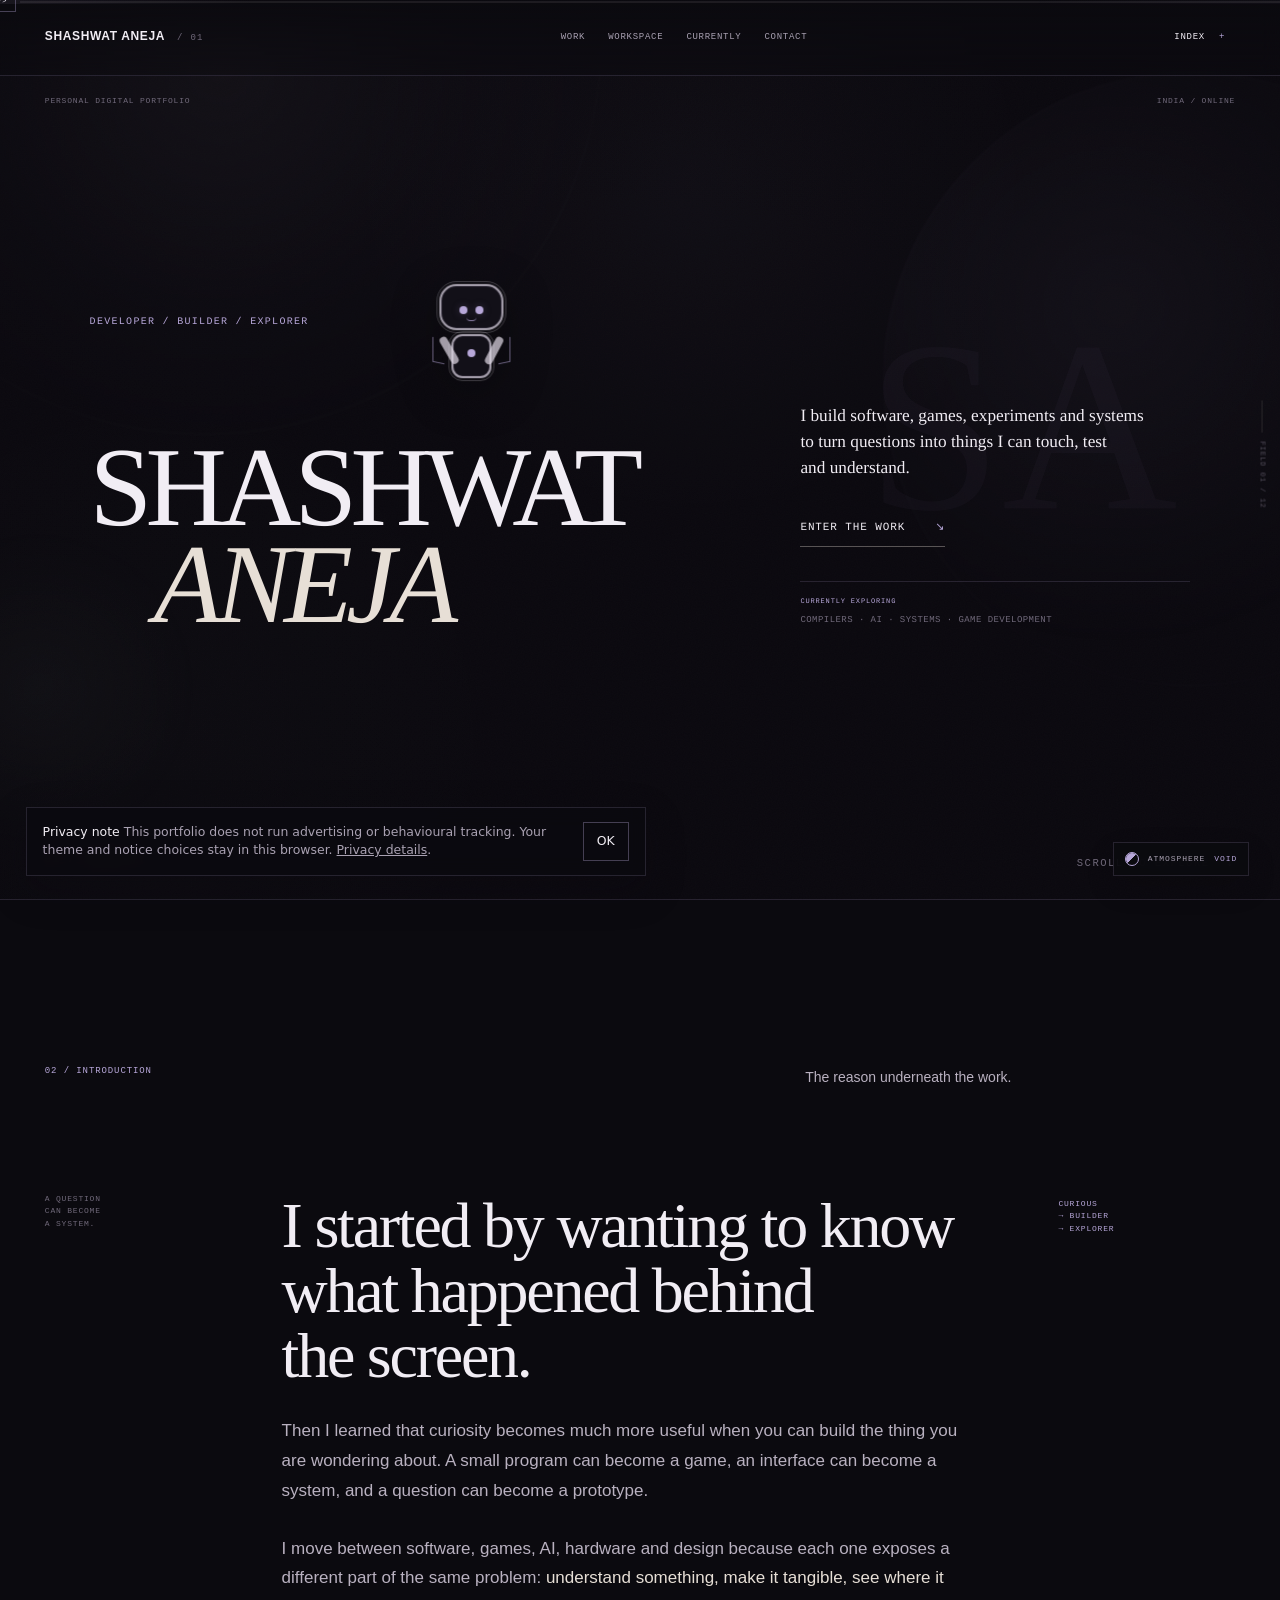
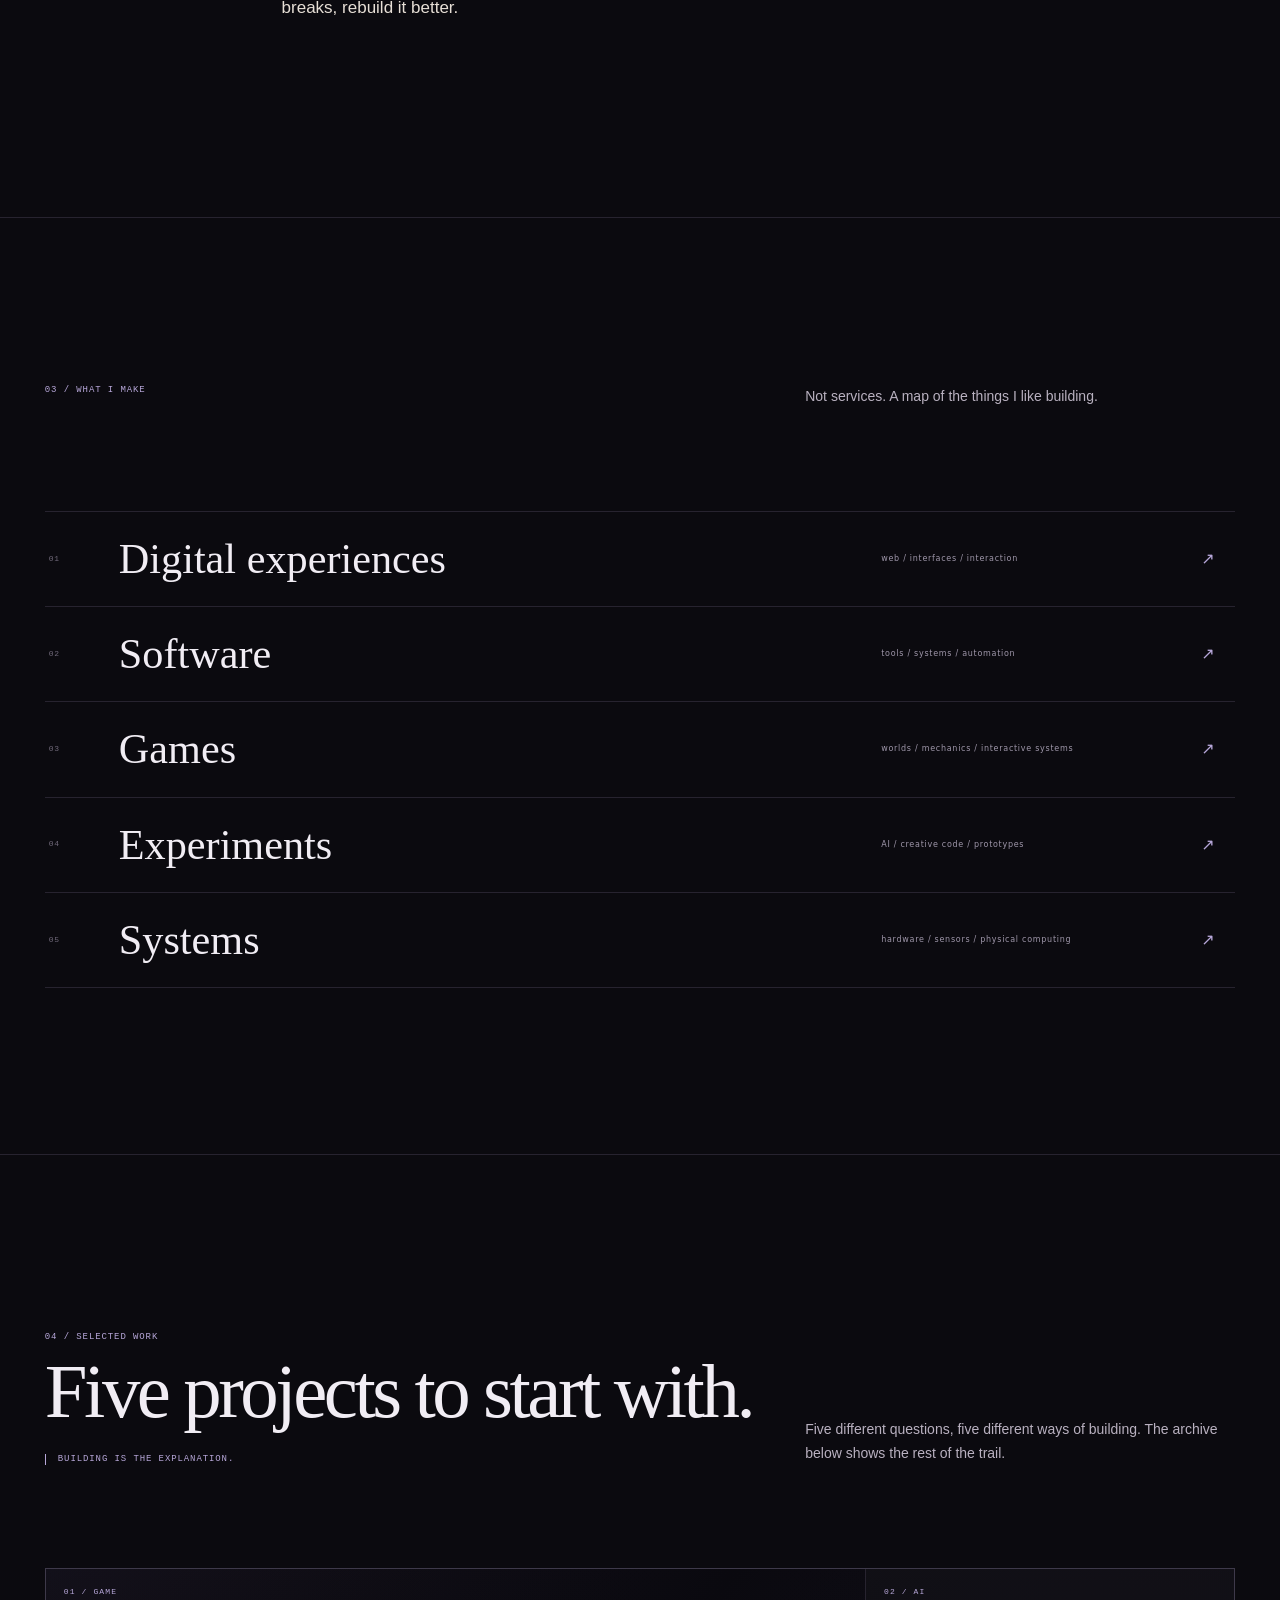
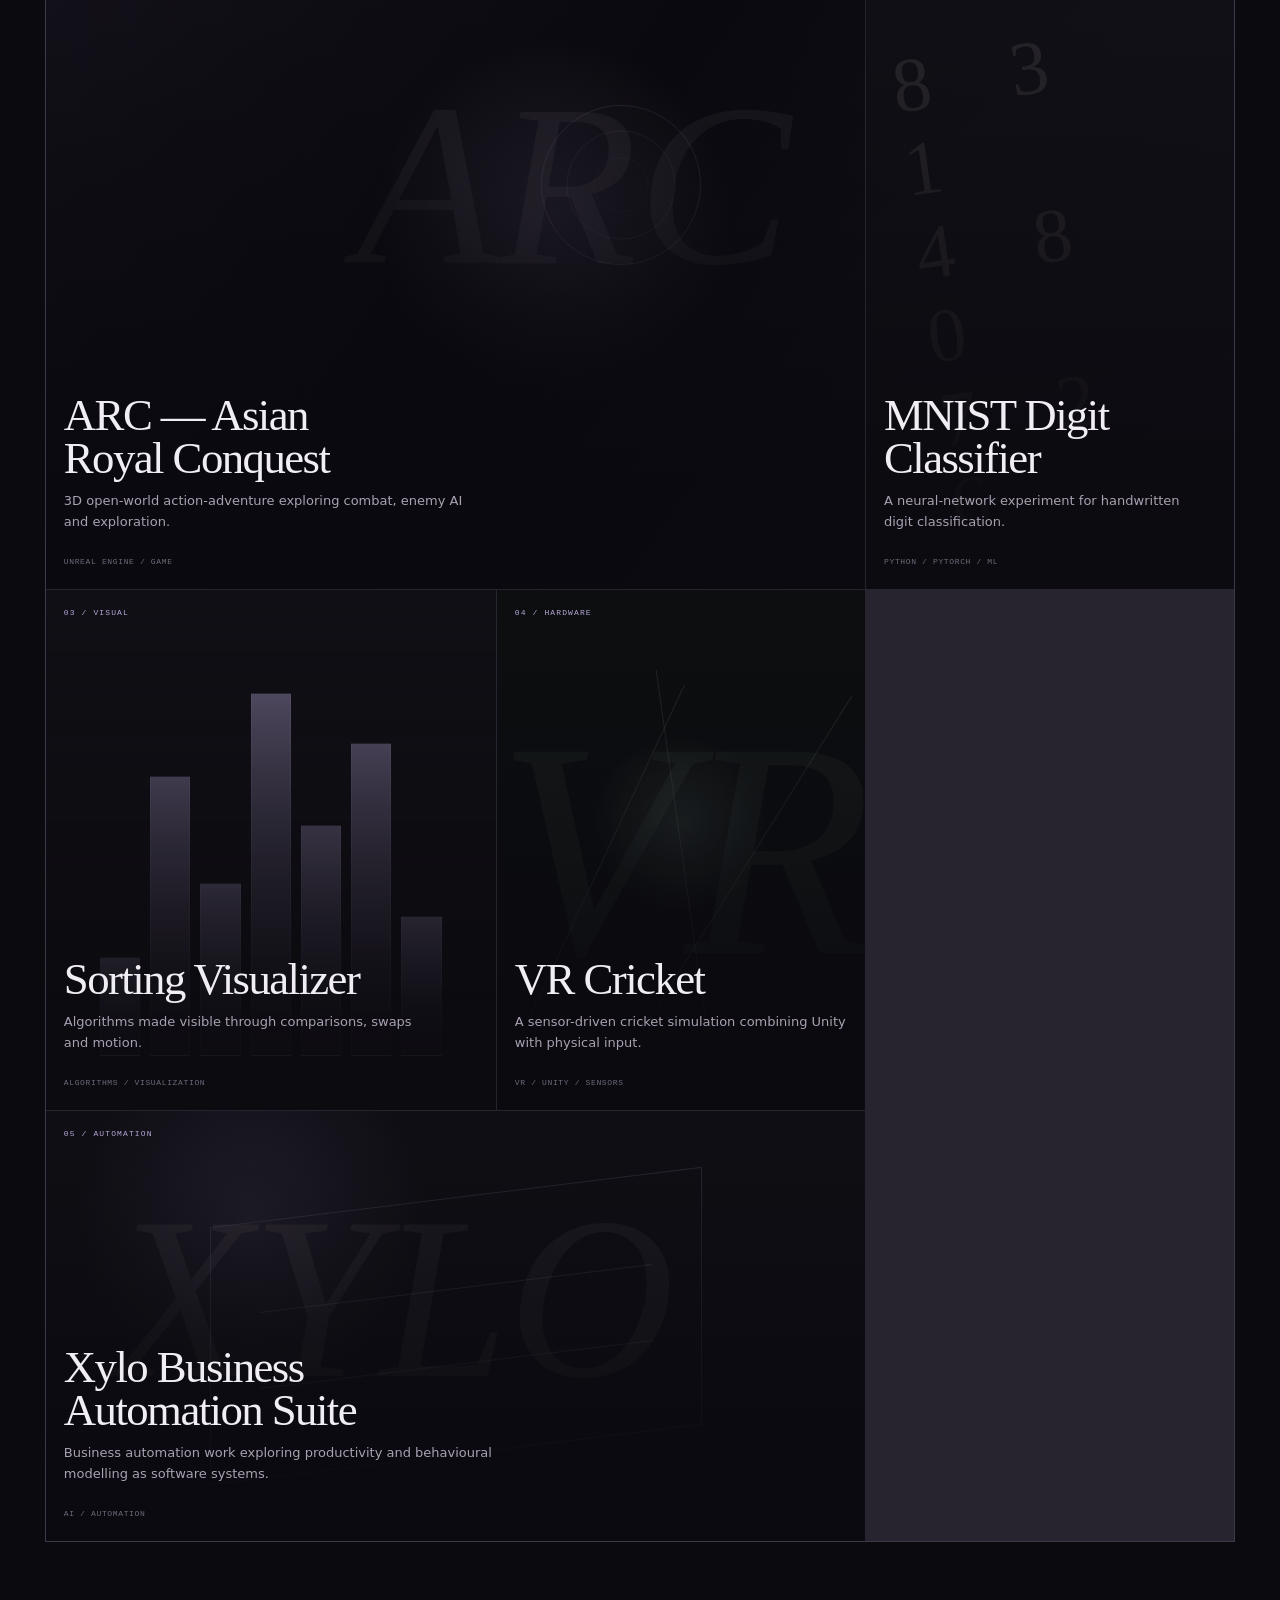
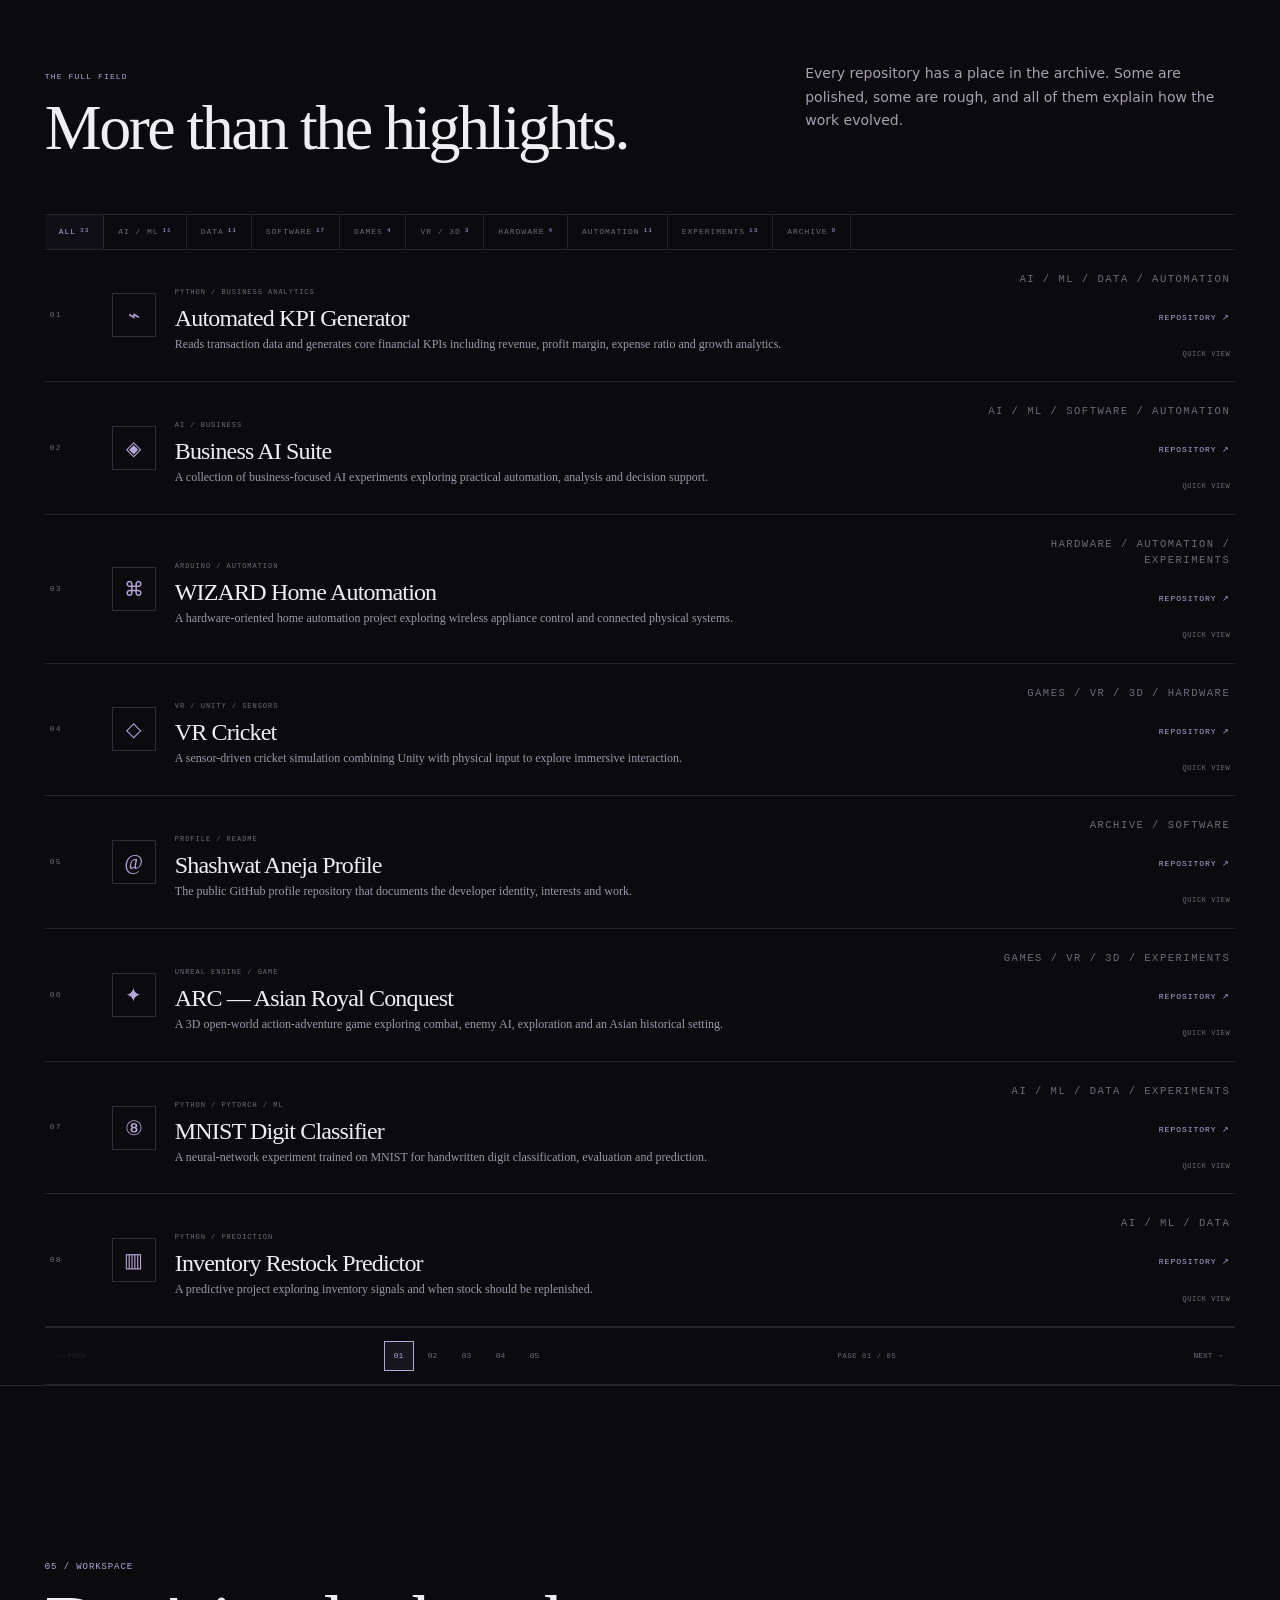
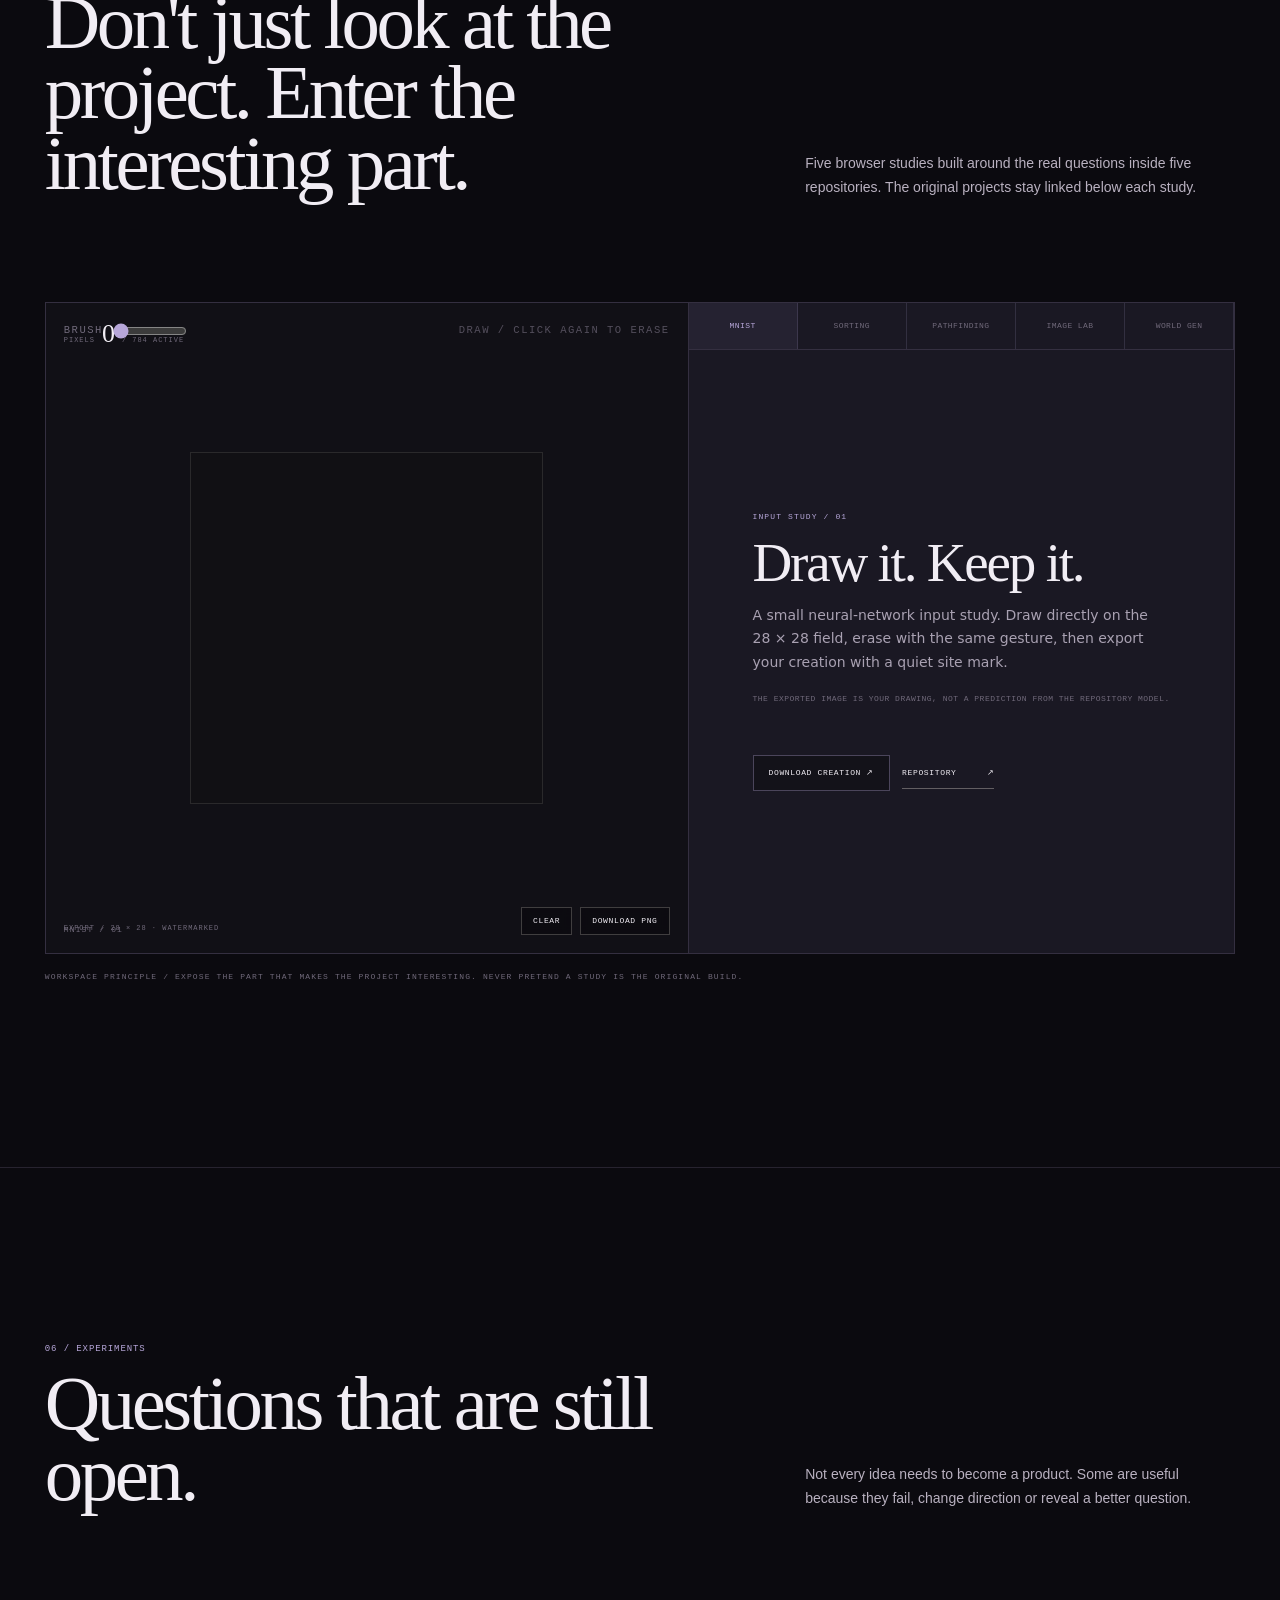
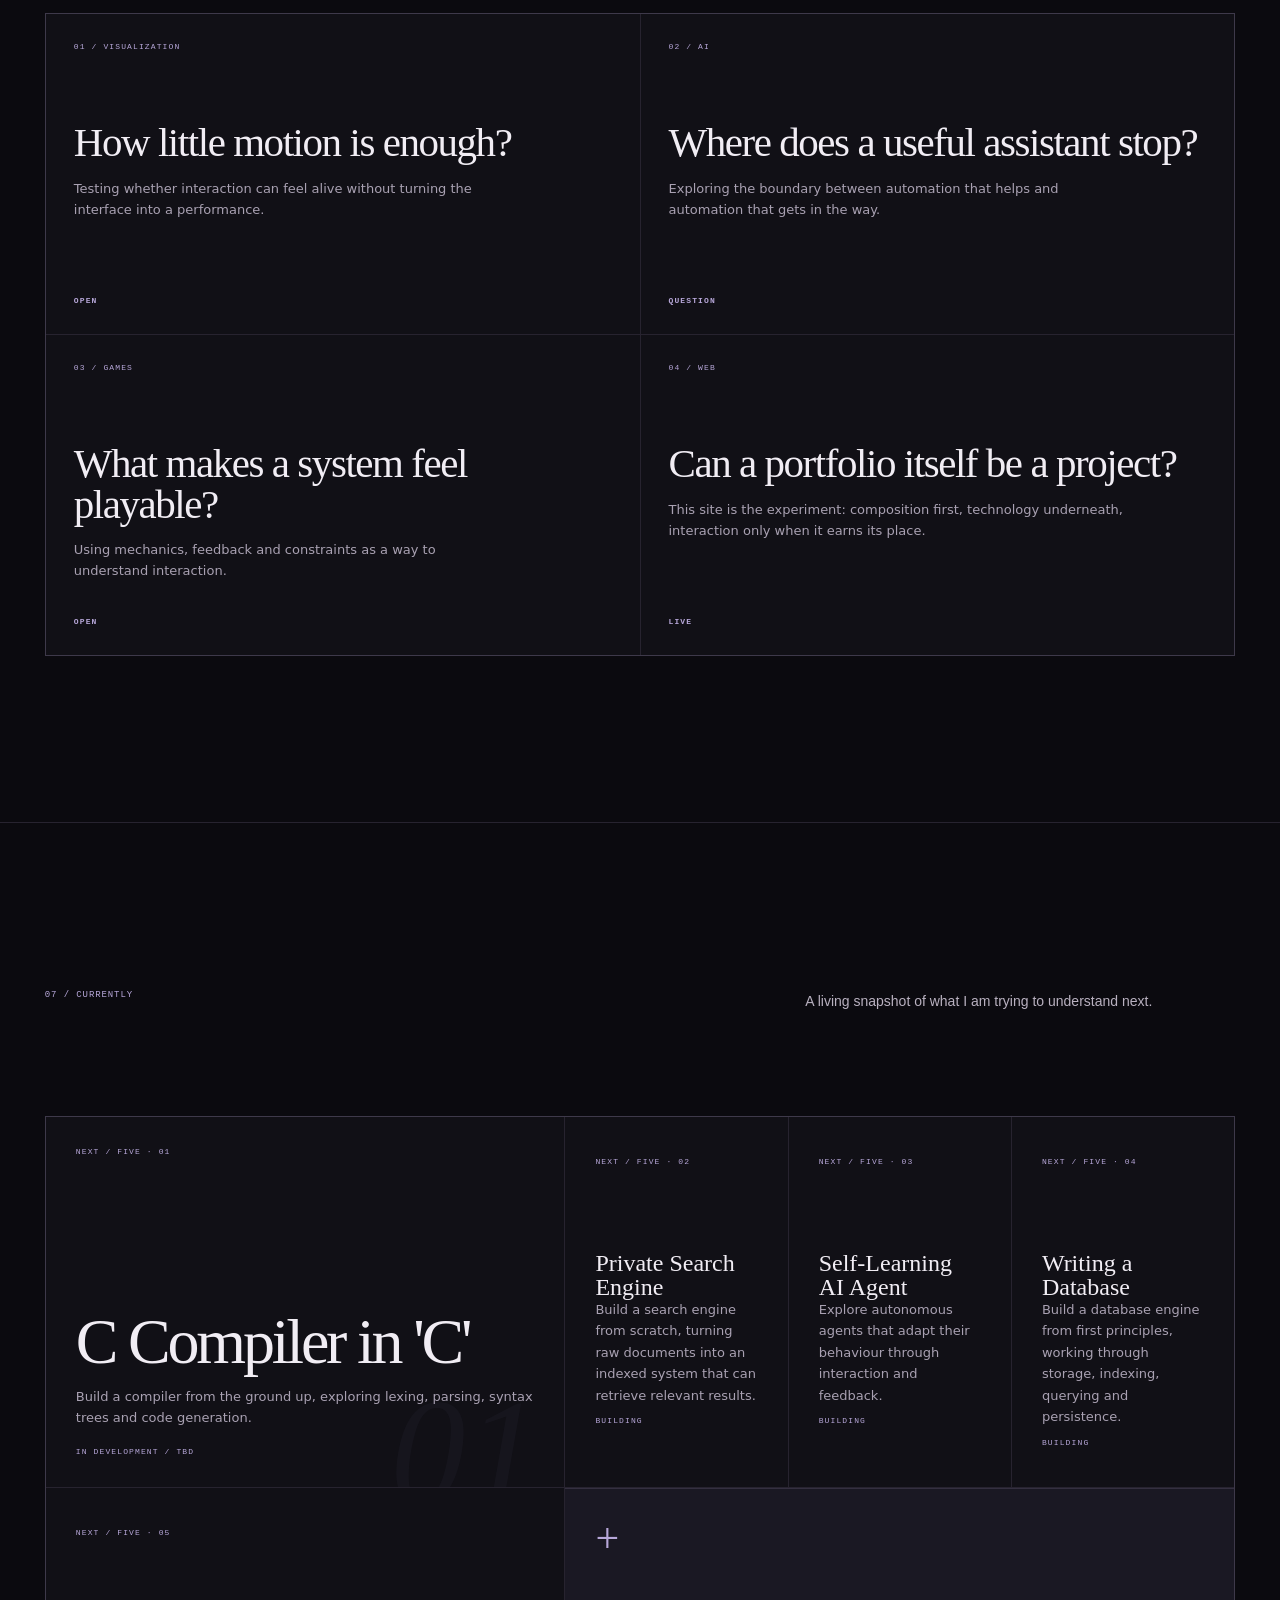
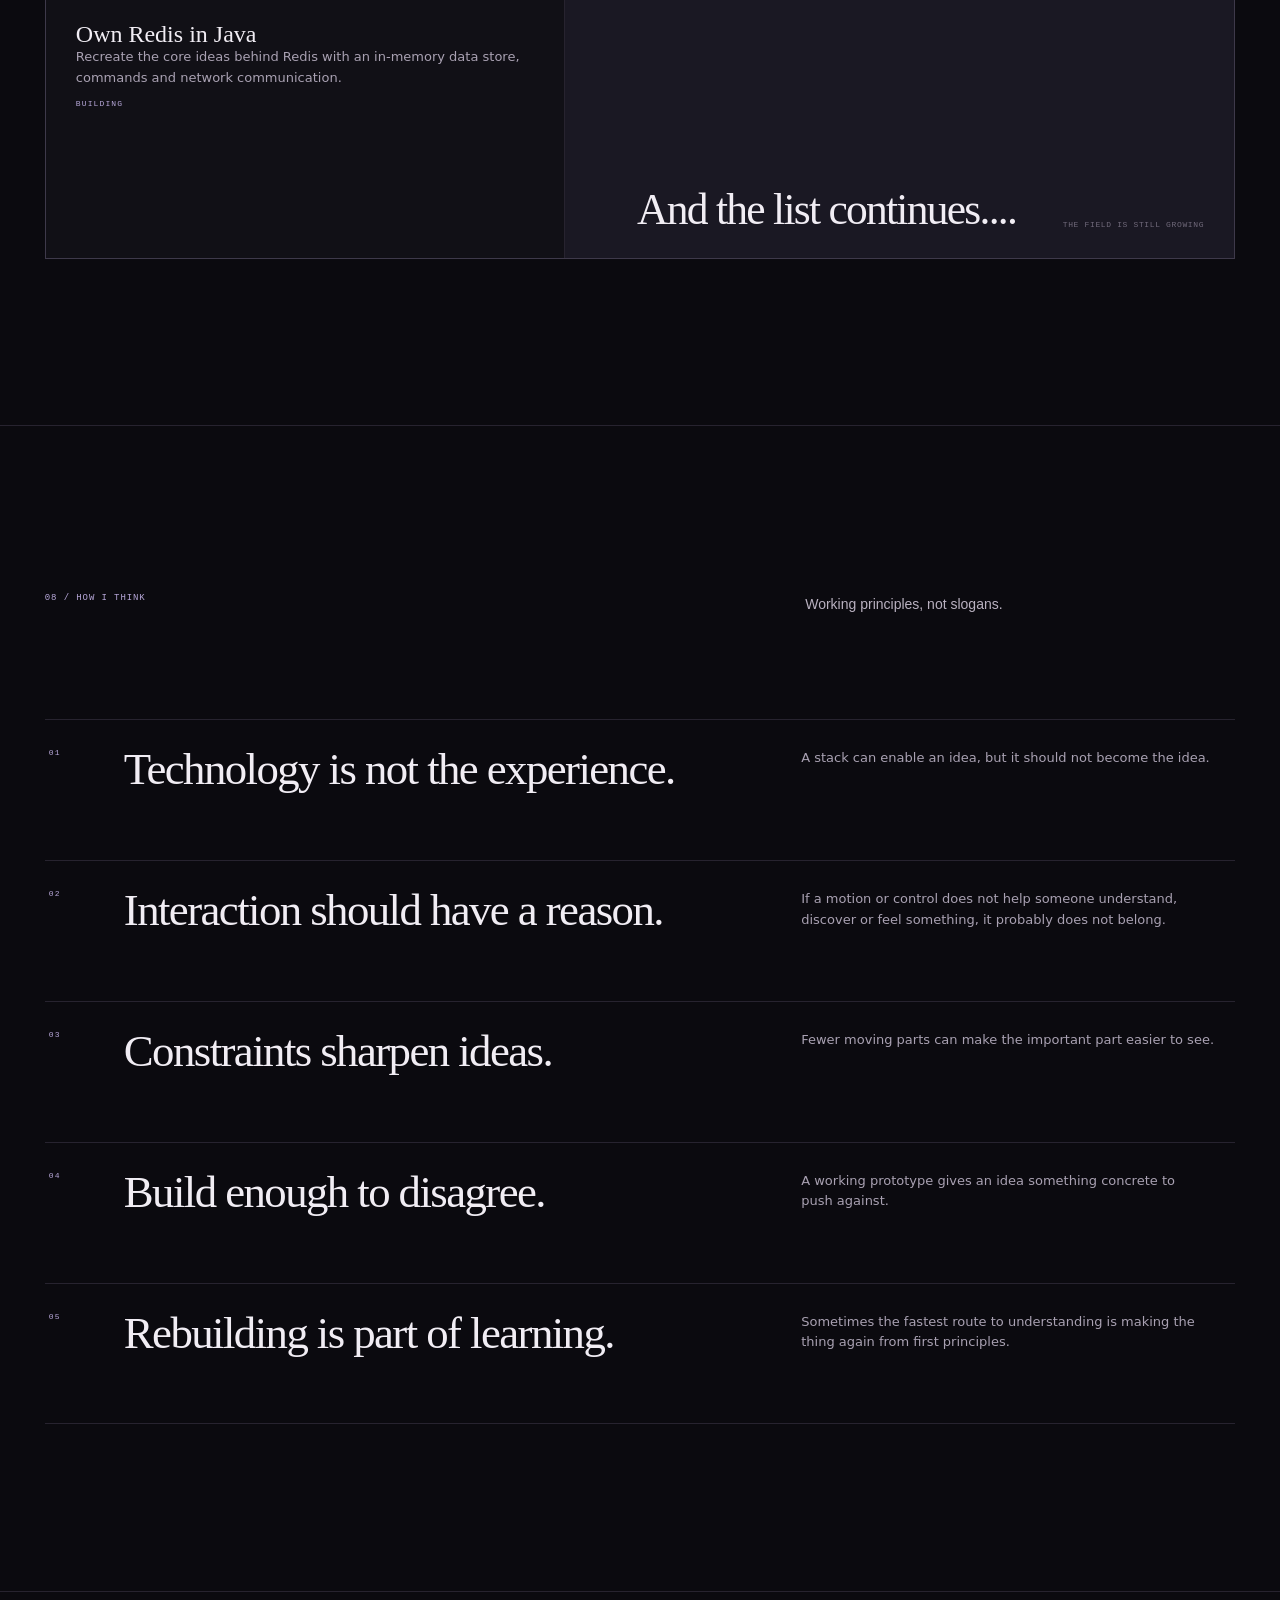
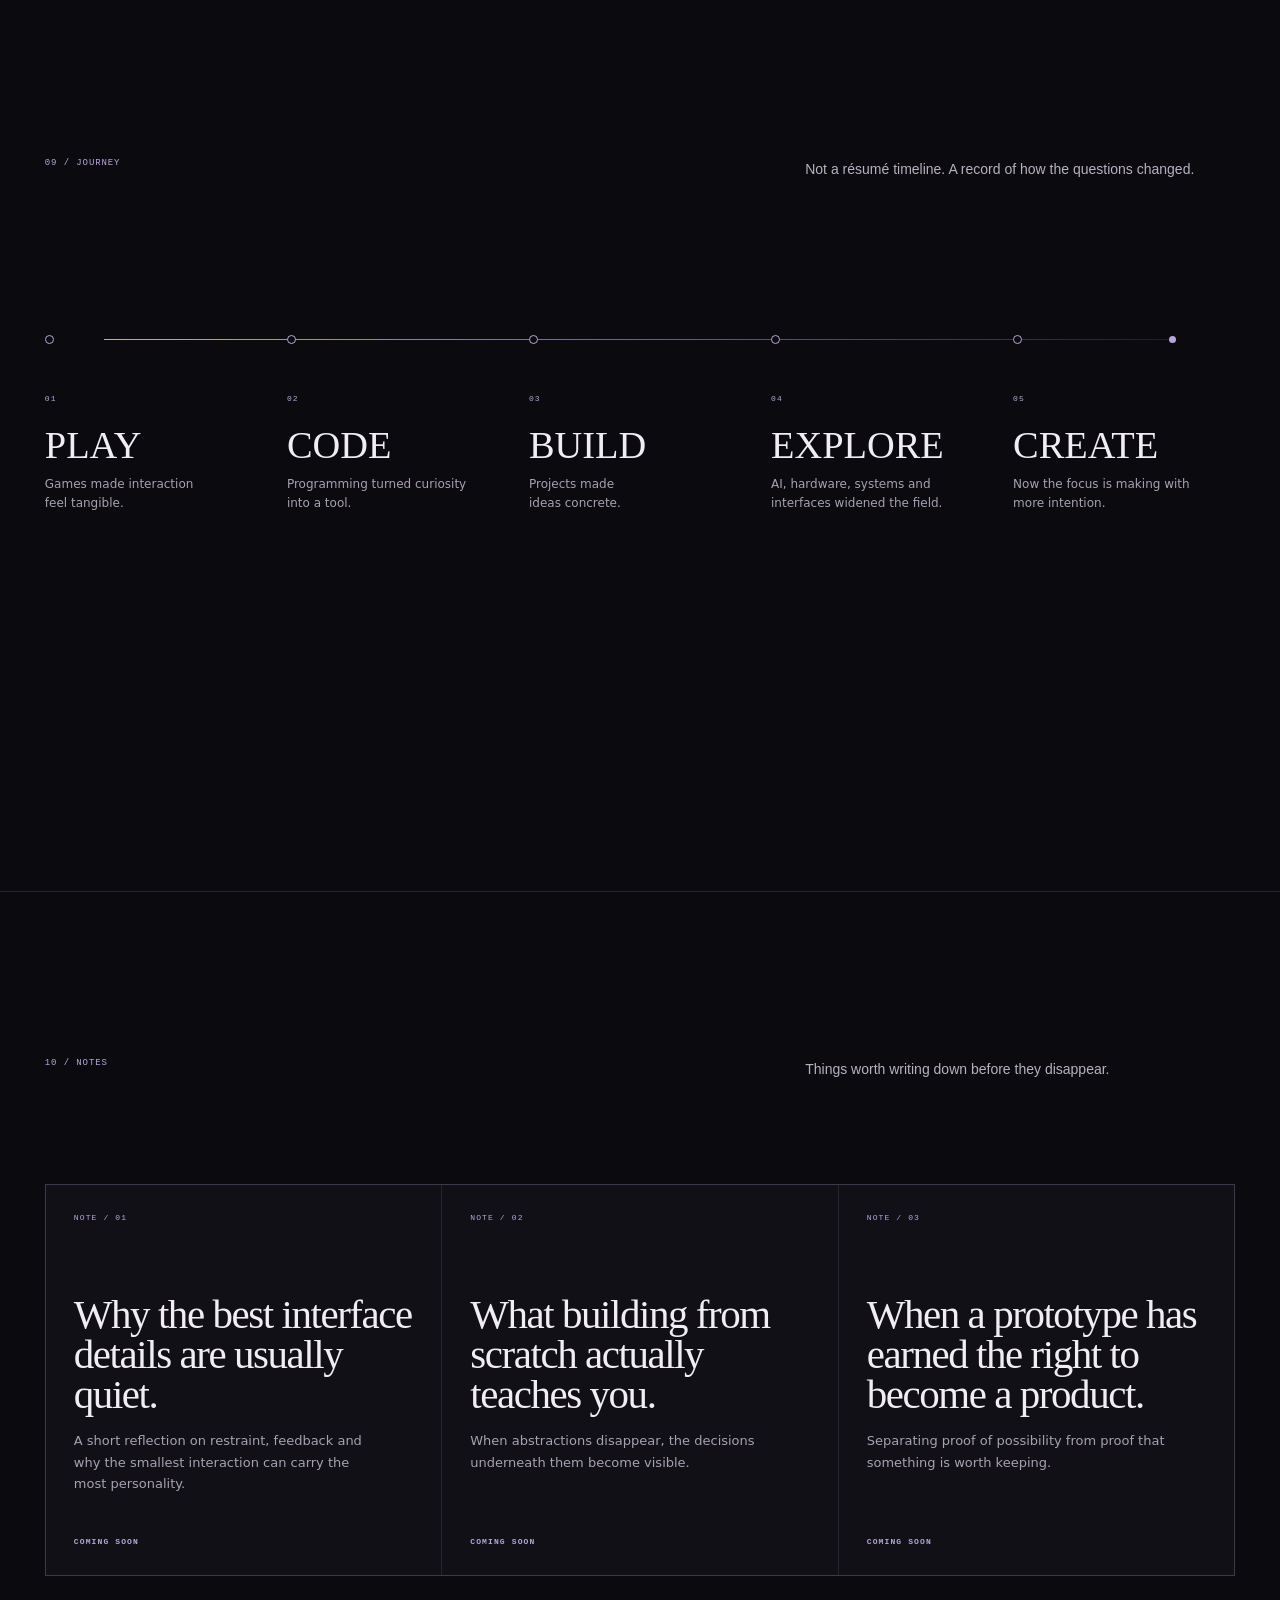
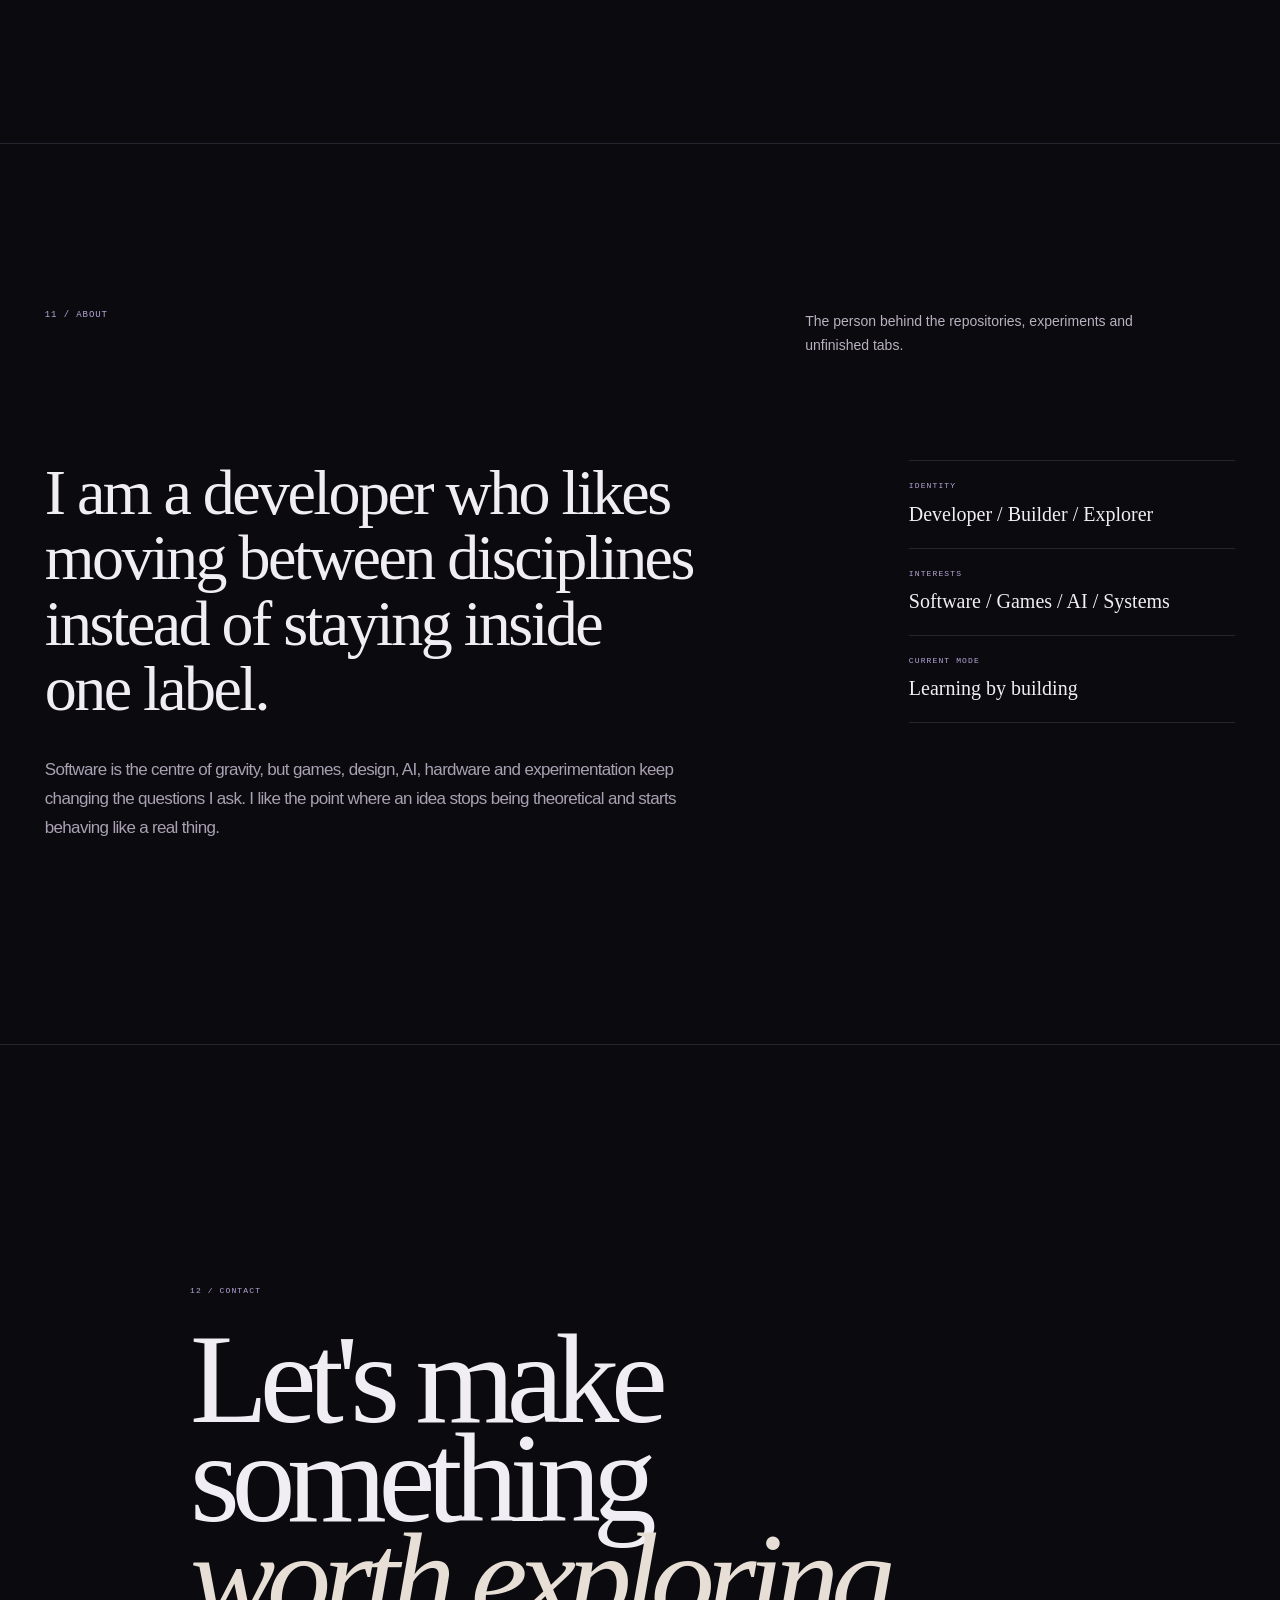
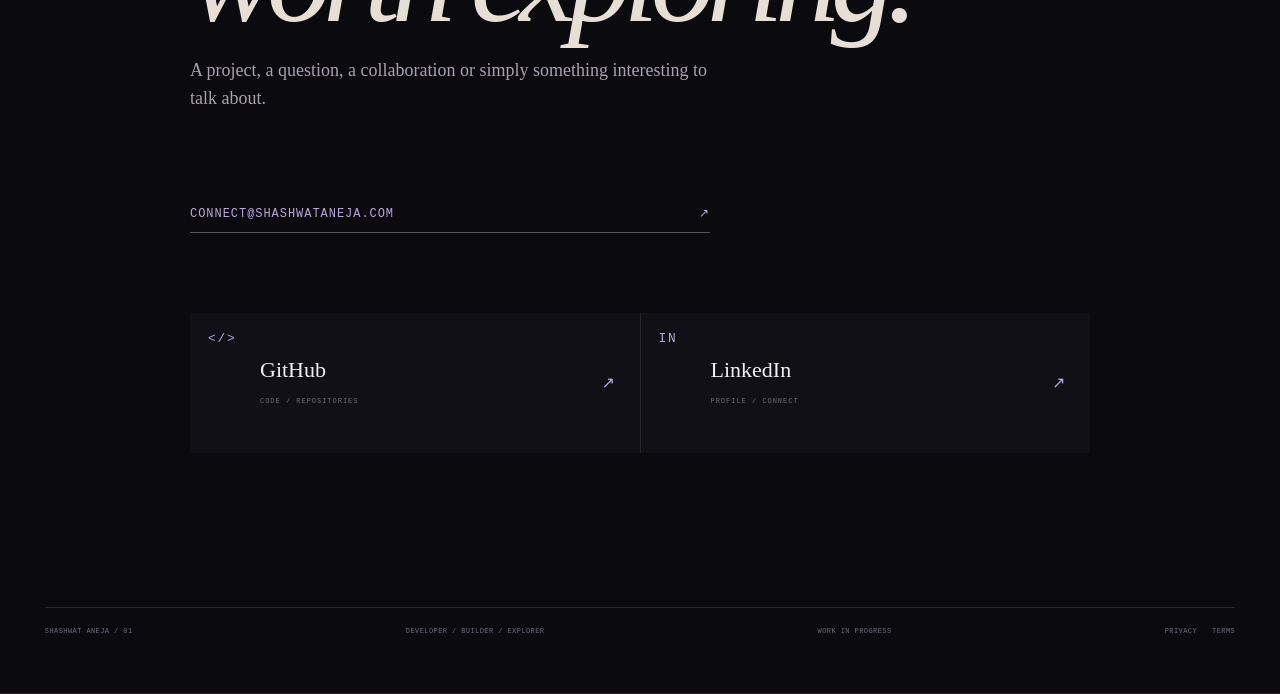
==== commit 9a39cbfa: "fix(privacy): correct homepage notice and link to policy" ====
--- a/index.html
+++ b/index.html
@@ -49,7 +49,7 @@
 <body>
 <a class="skip-link" href="#main-content">Skip to main content</a>
 <div class="site-loader" data-site-loader role="status" aria-live="polite"><span class="site-loader__mark mono">SA / 02</span><span class="site-loader__text mono">ENTERING FIELD</span></div>
-<div class="privacy-notice" data-privacy-notice role="dialog" aria-label="Privacy notice"><span><strong>Privacy note</strong> This portfolio does not use advertising or tracking cookies. A small local preference only remembers that you dismissed this notice.</span><button type="button" data-privacy-dismiss aria-label="Dismiss privacy notice">OK</button></div>
+<div class="privacy-notice" data-privacy-notice role="dialog" aria-label="Privacy notice"><span><strong>Privacy note</strong> This portfolio does not run advertising or behavioural tracking. Your theme and notice choices stay in this browser. <a href="privacy.html">Privacy details</a>.</span><button type="button" data-privacy-dismiss aria-label="Dismiss privacy notice">OK</button></div>
 <div class="site-environment" aria-hidden="true"><div class="environment-field environment-field--one"></div><div class="environment-field environment-field--two"></div><div class="environment-field environment-field--three"></div><div class="environment-vignette"></div><div class="grain"></div></div>
 
 <header class="field-nav" data-nav>
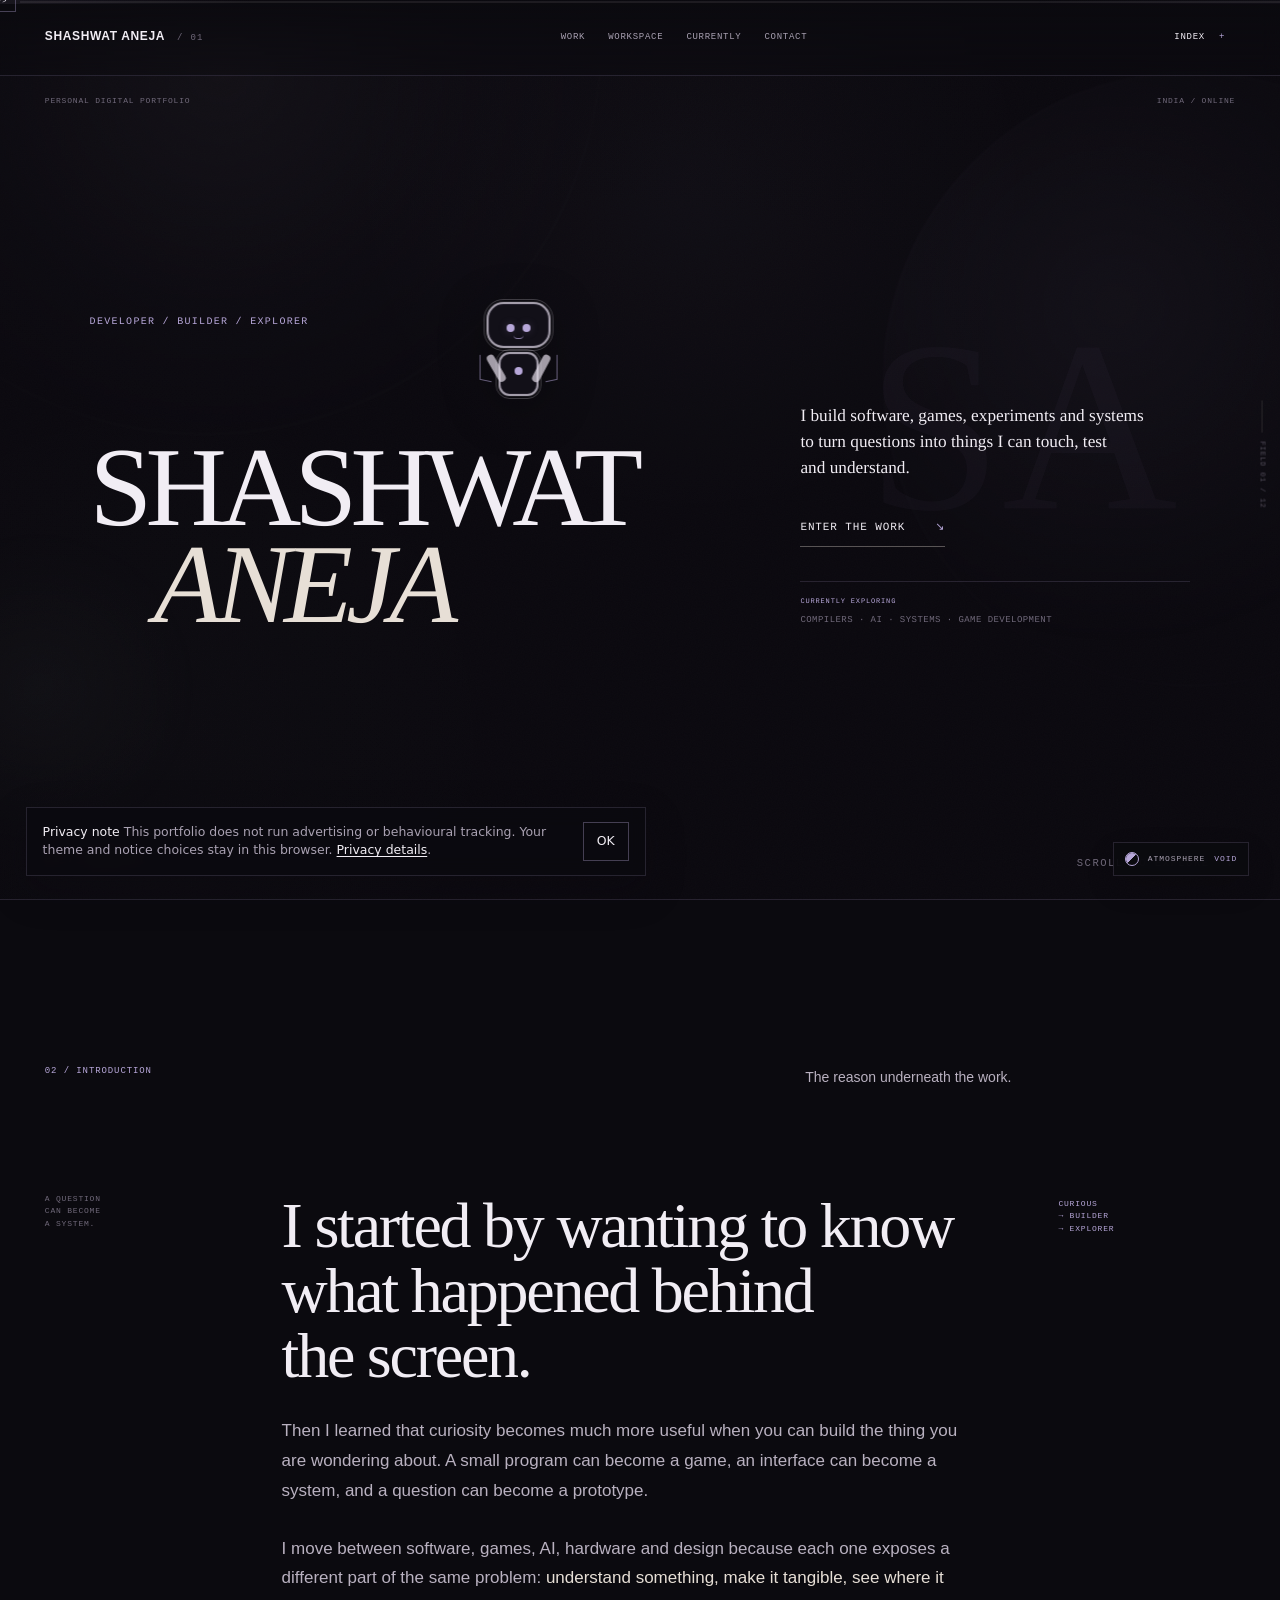
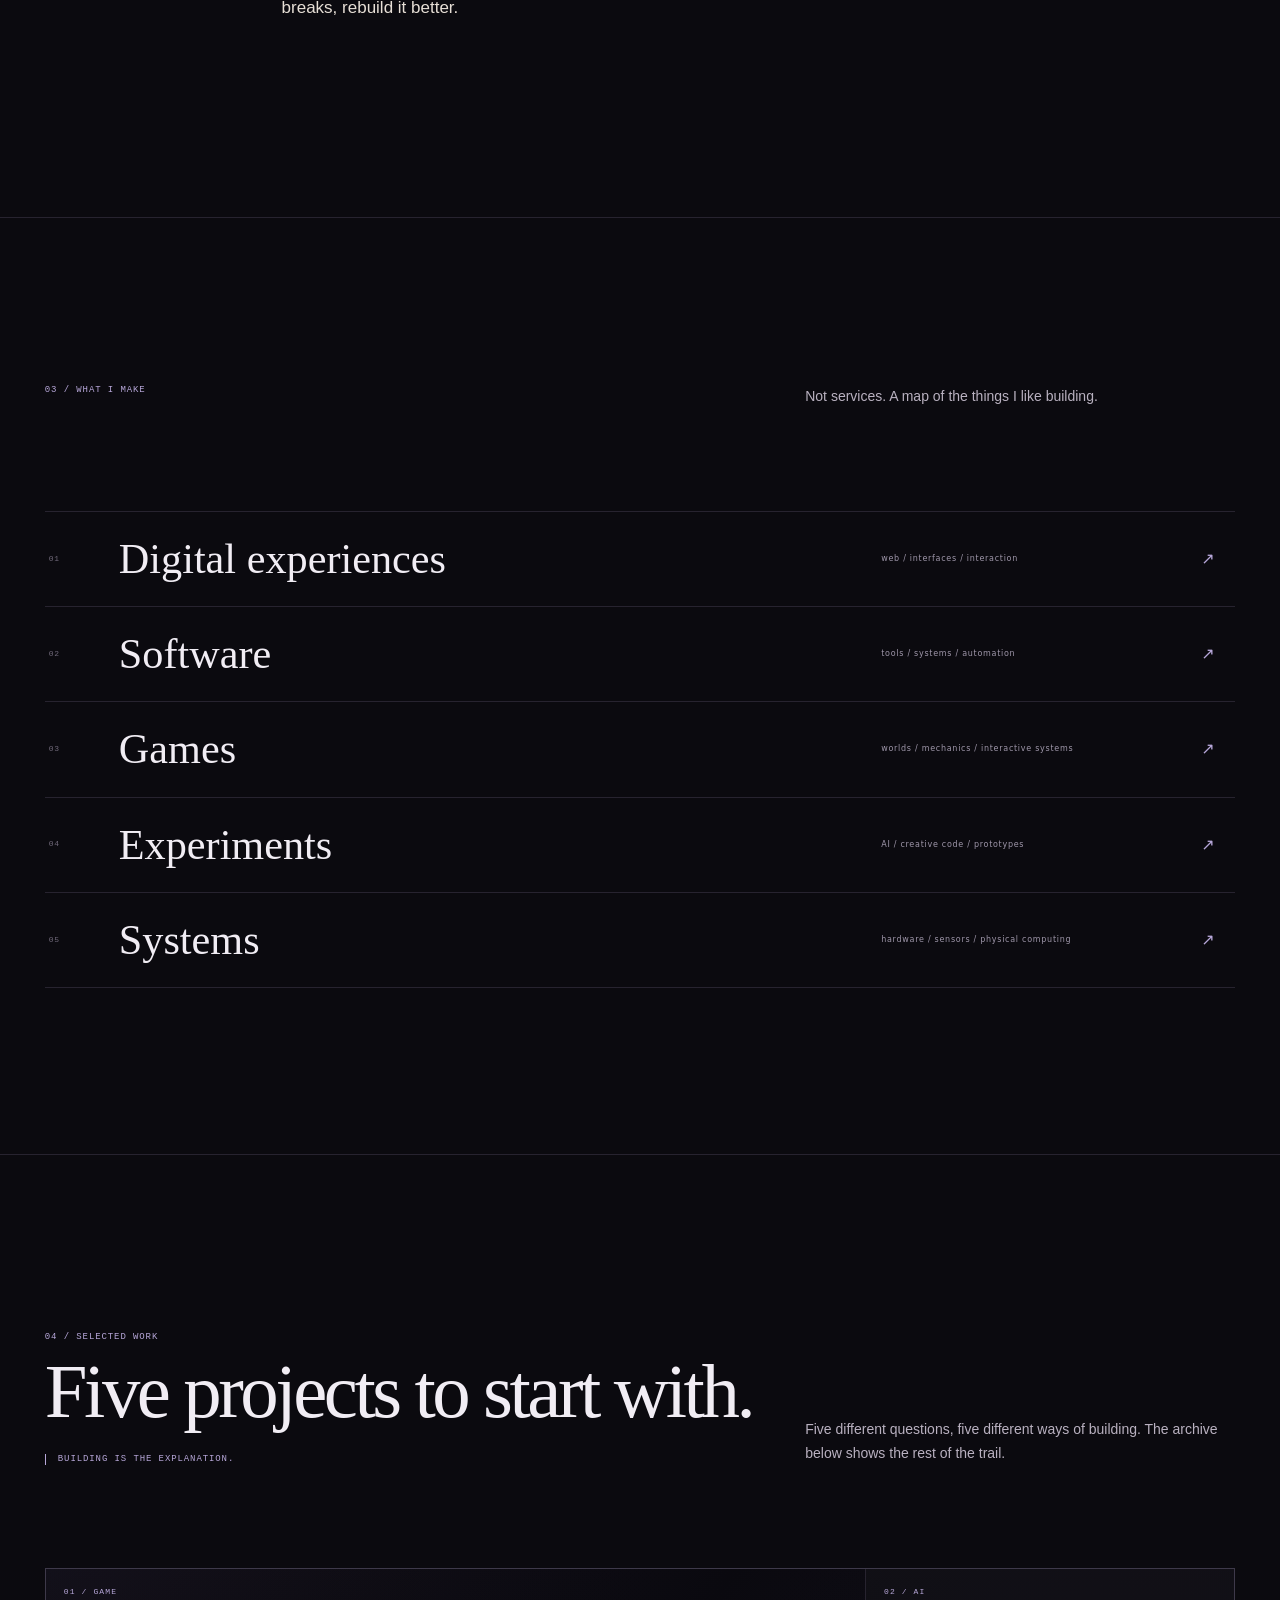
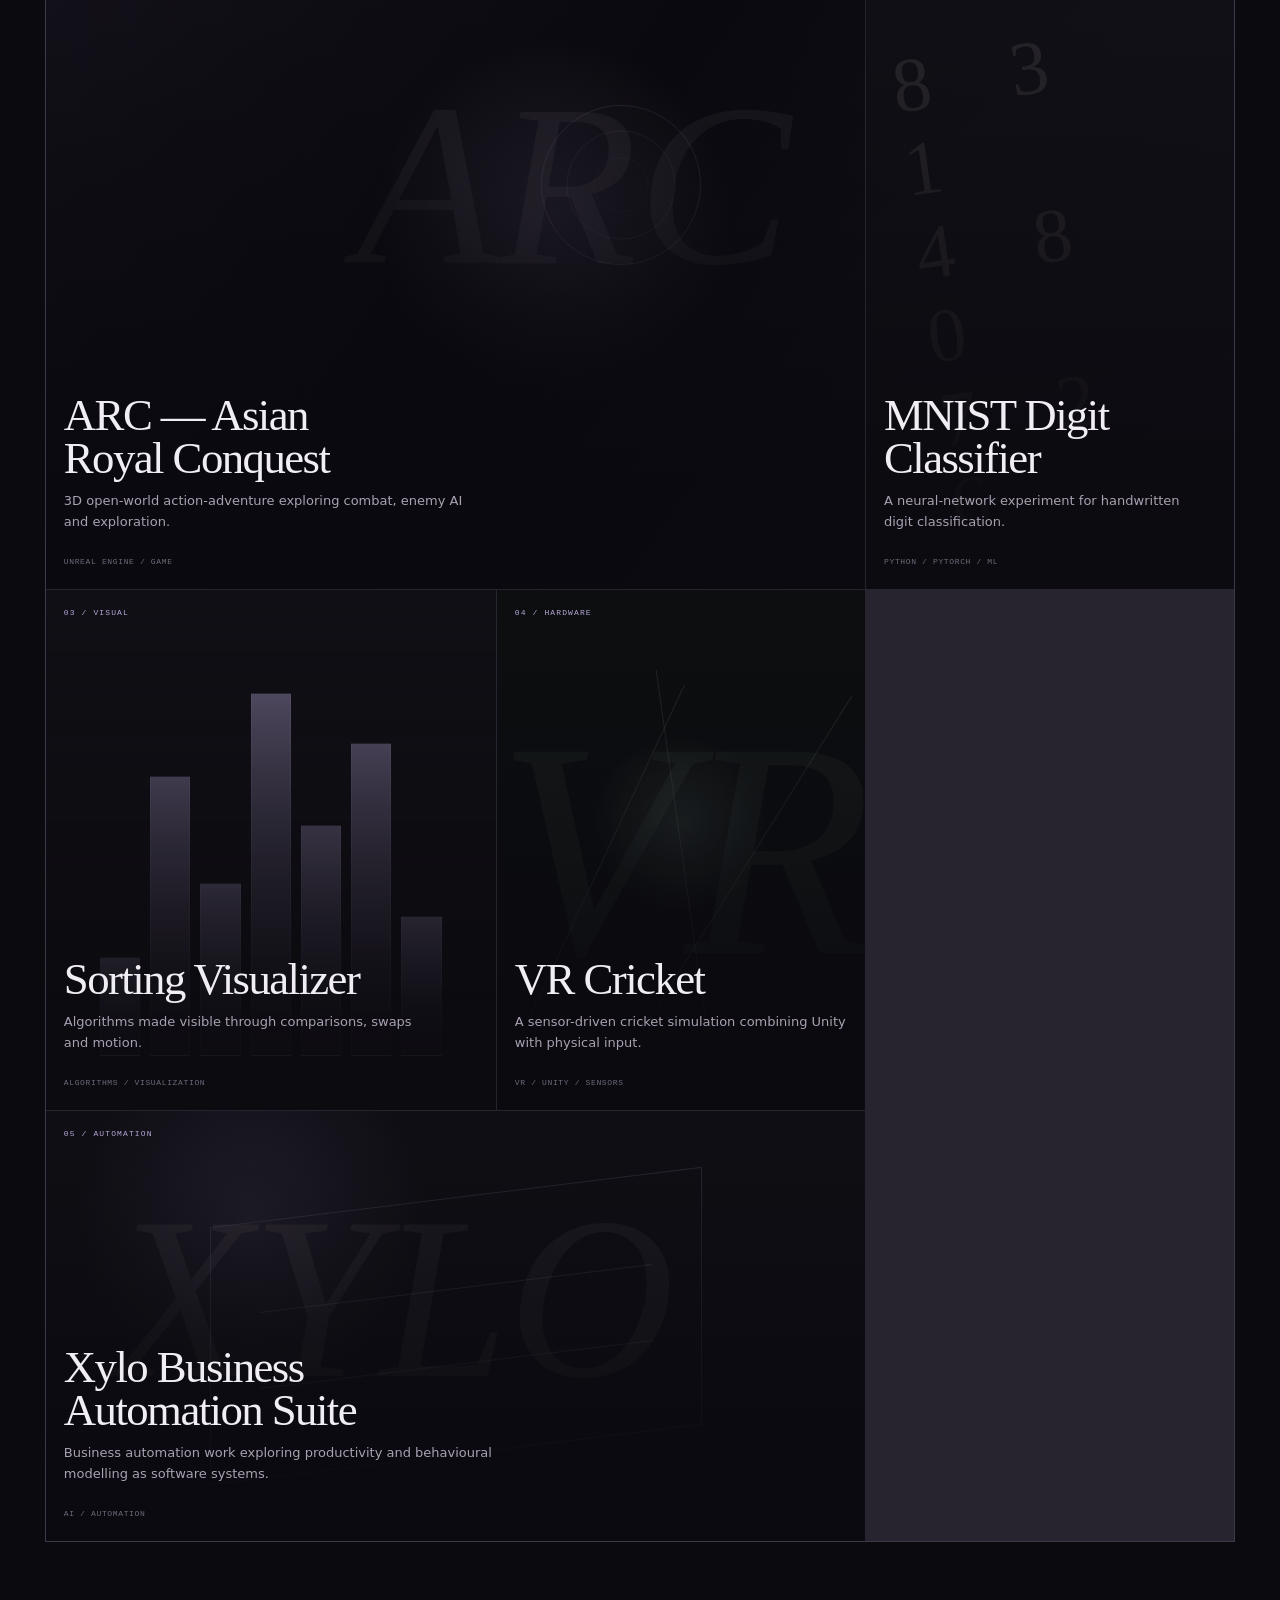
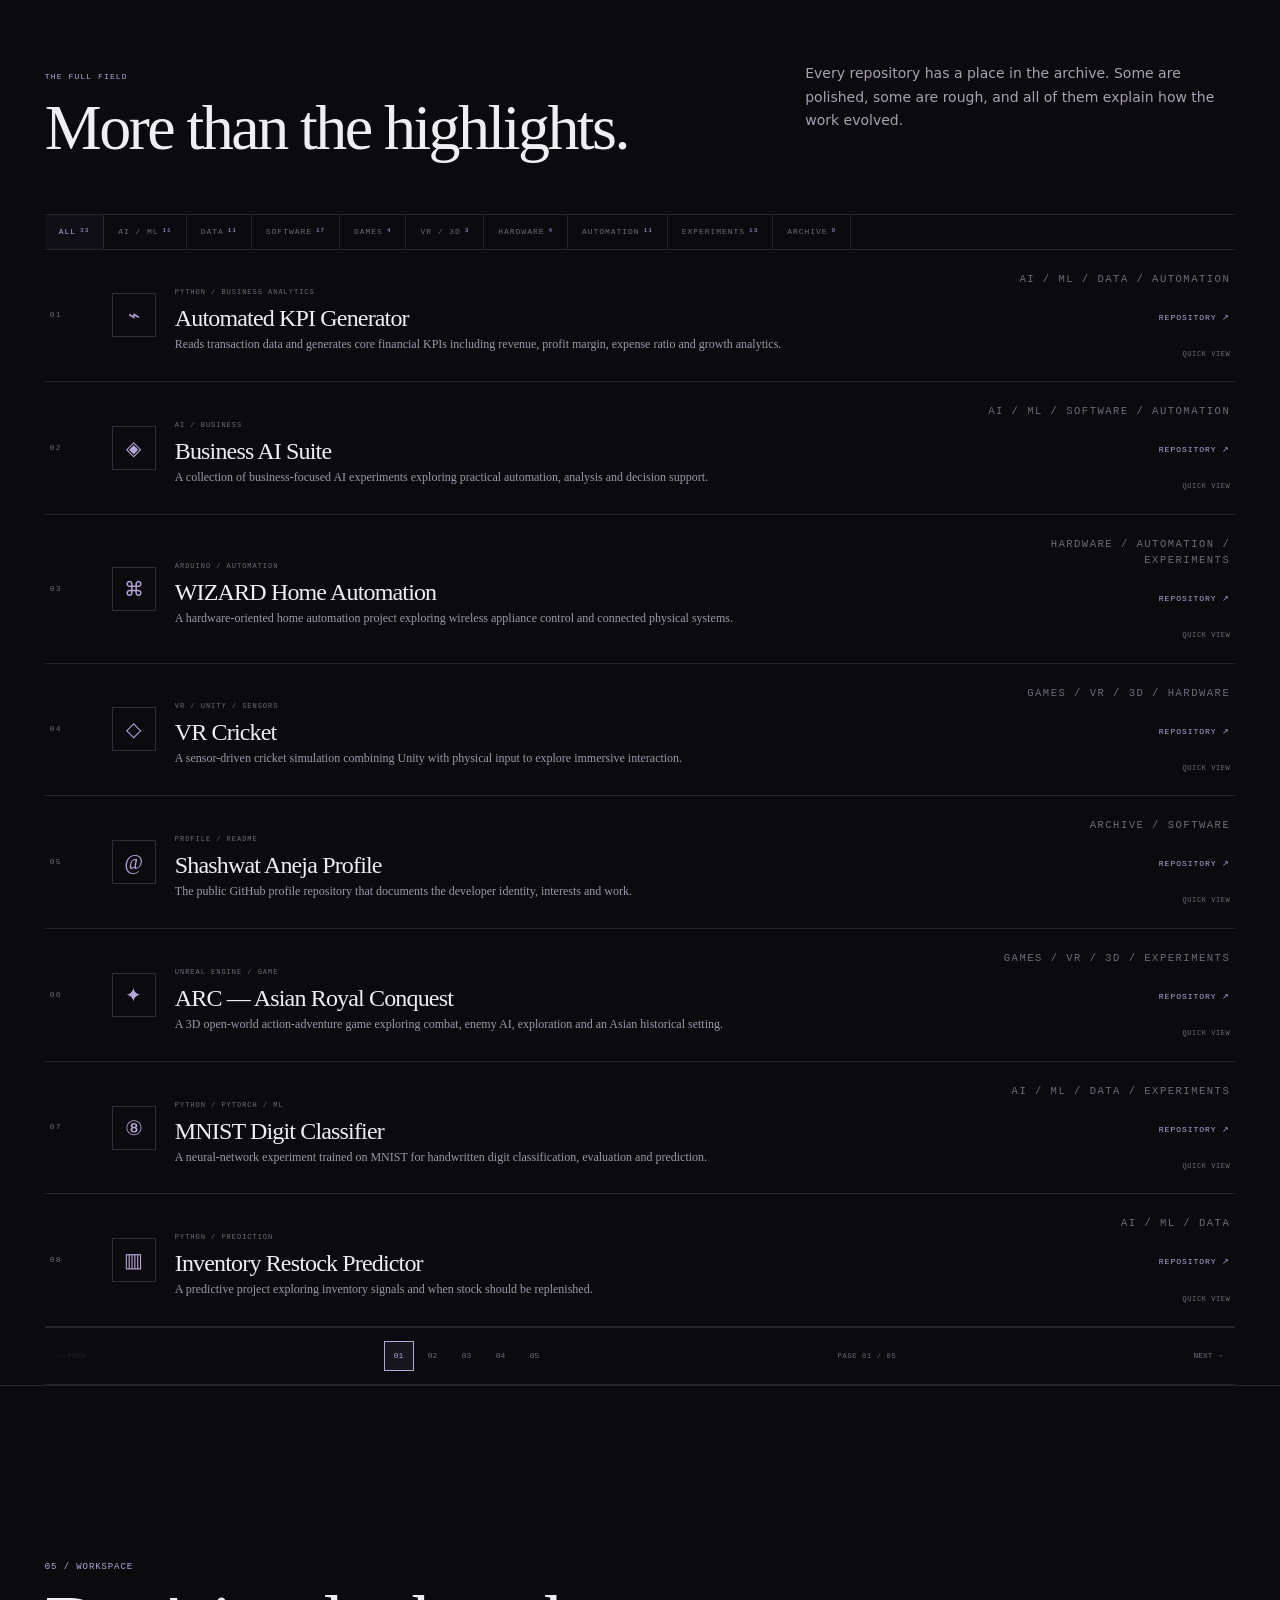
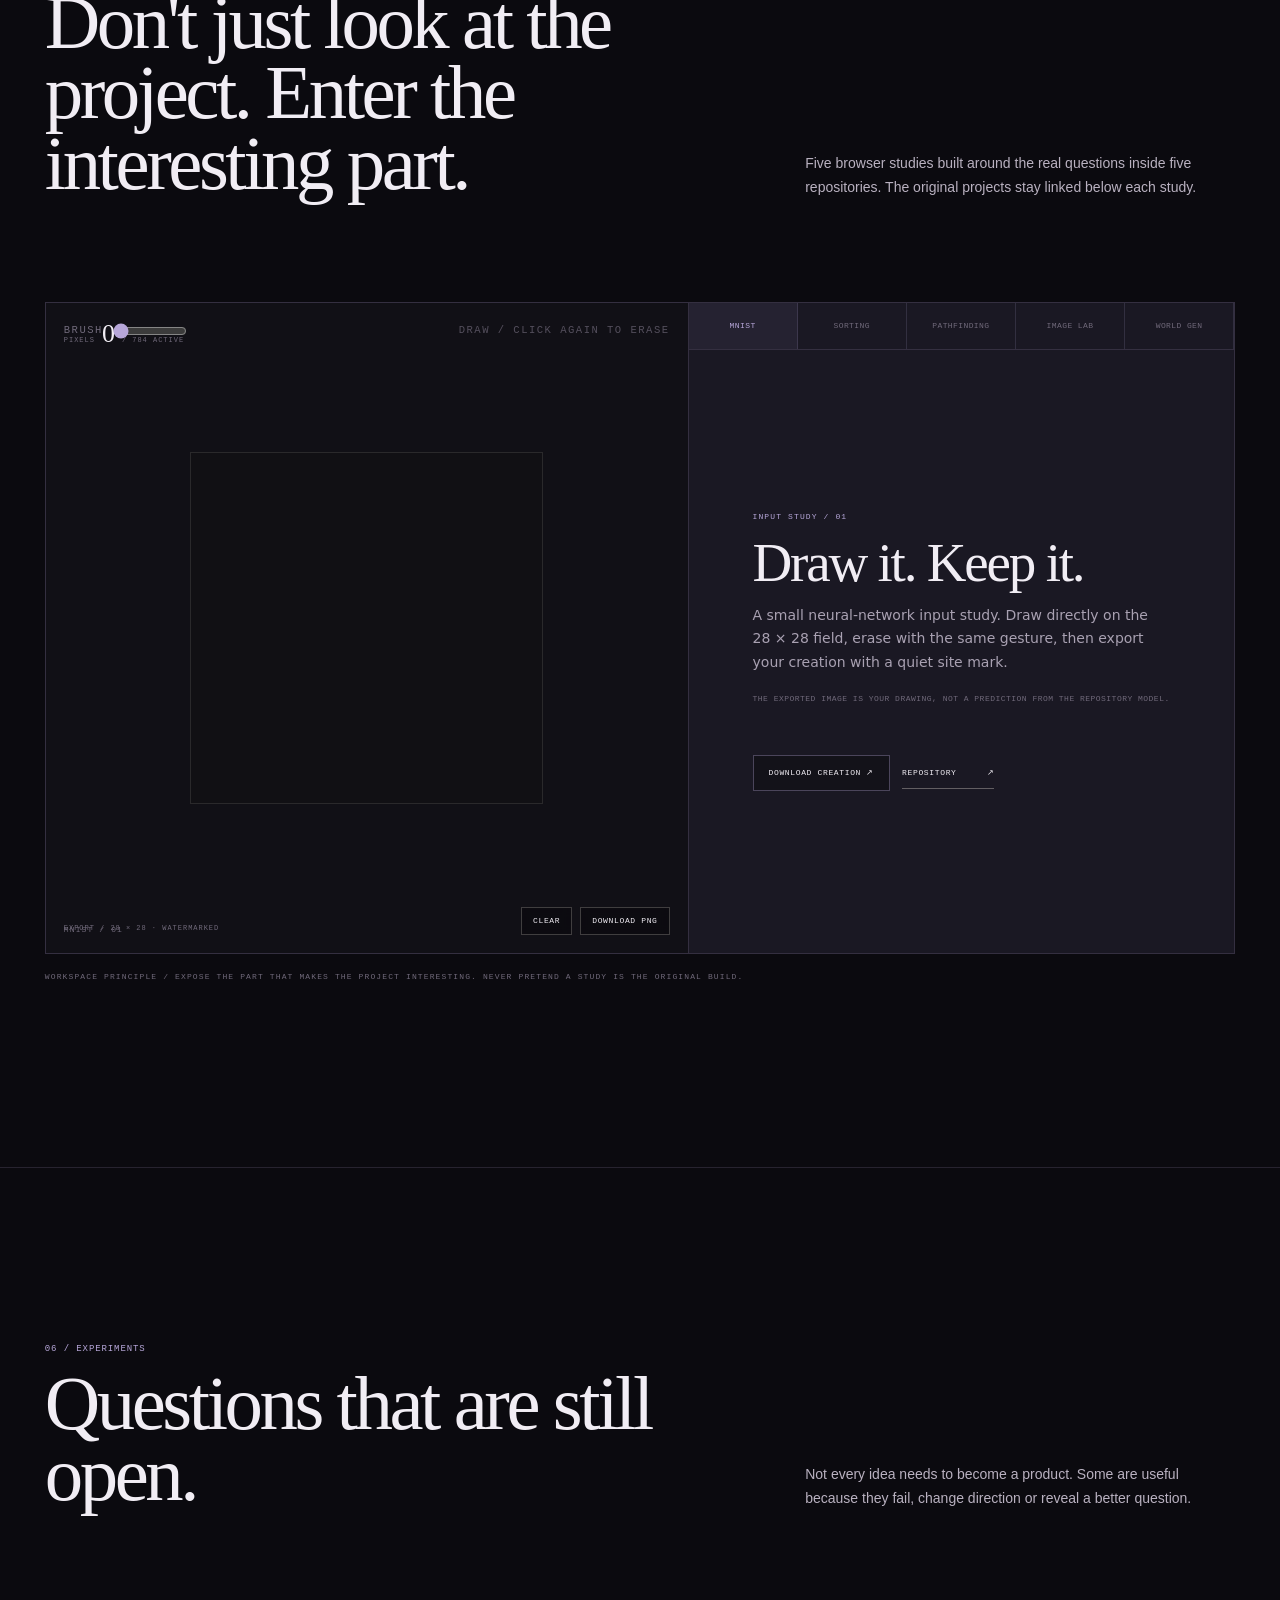
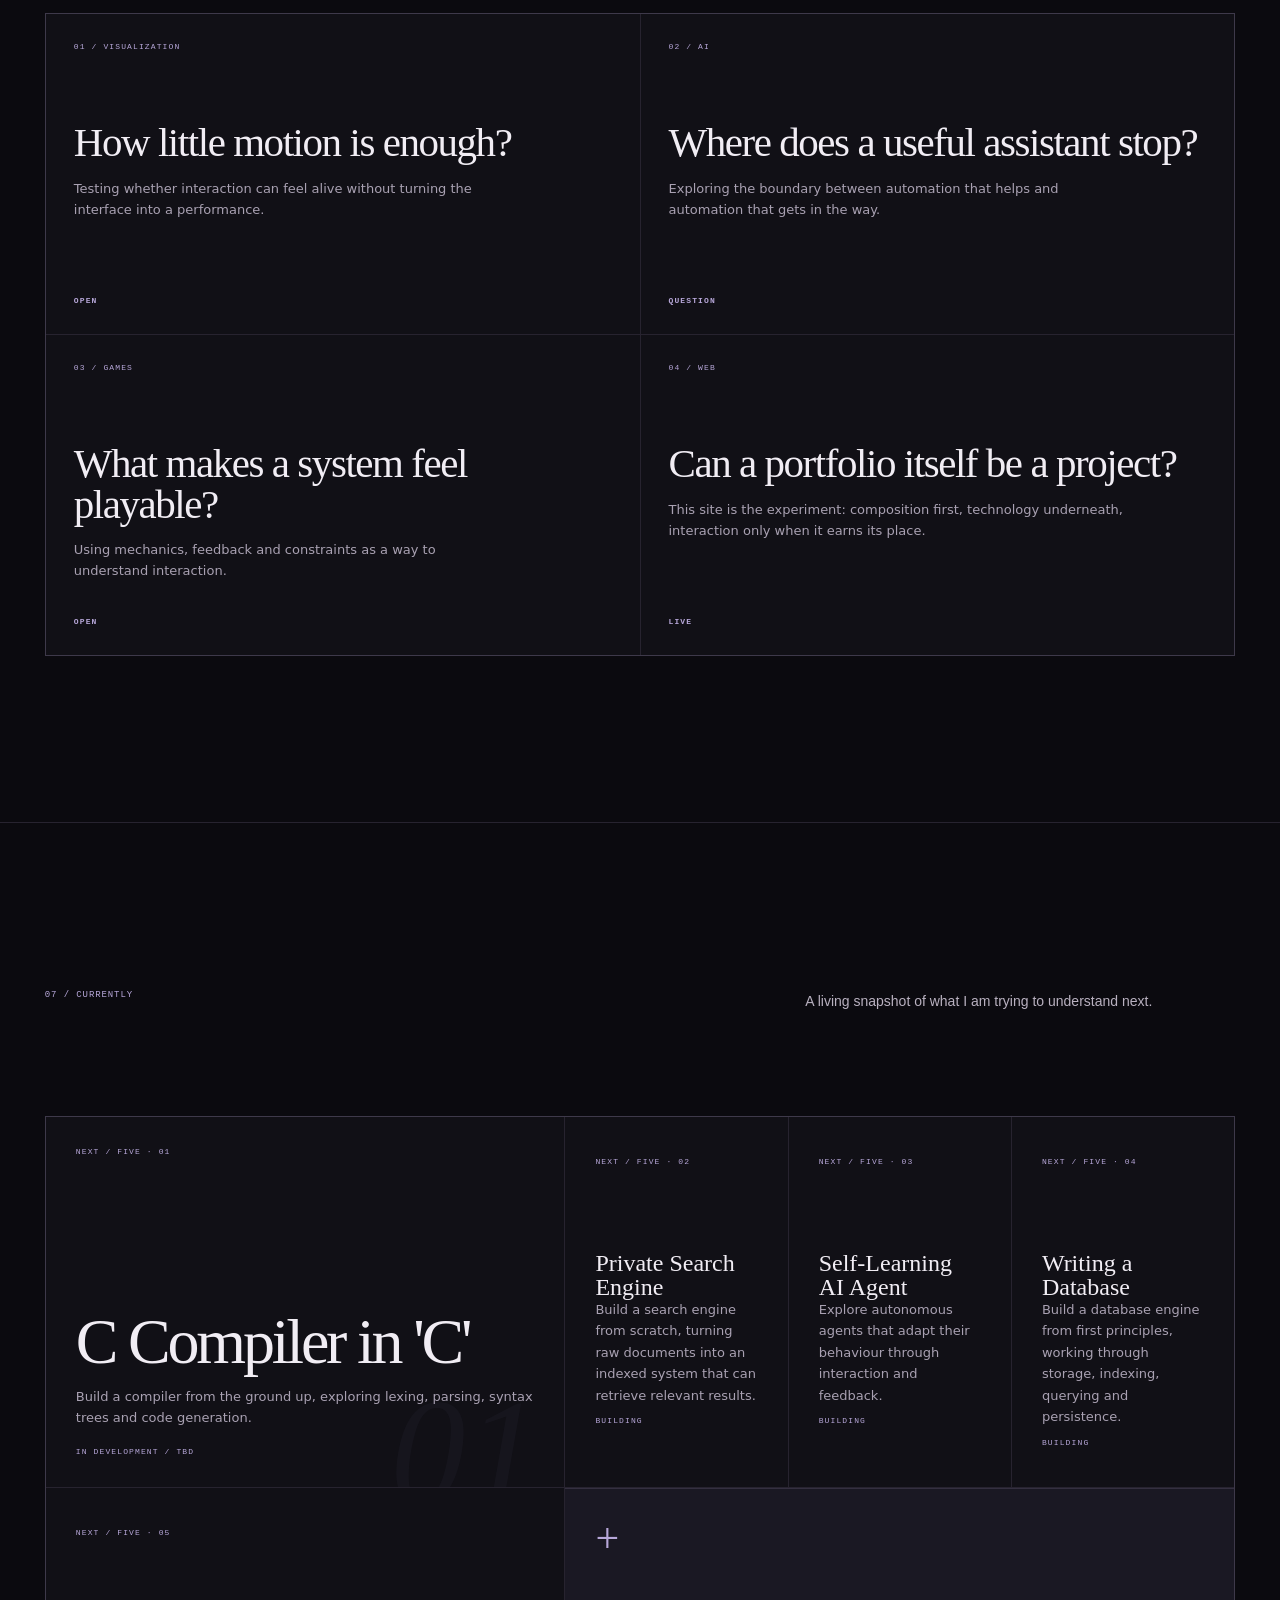
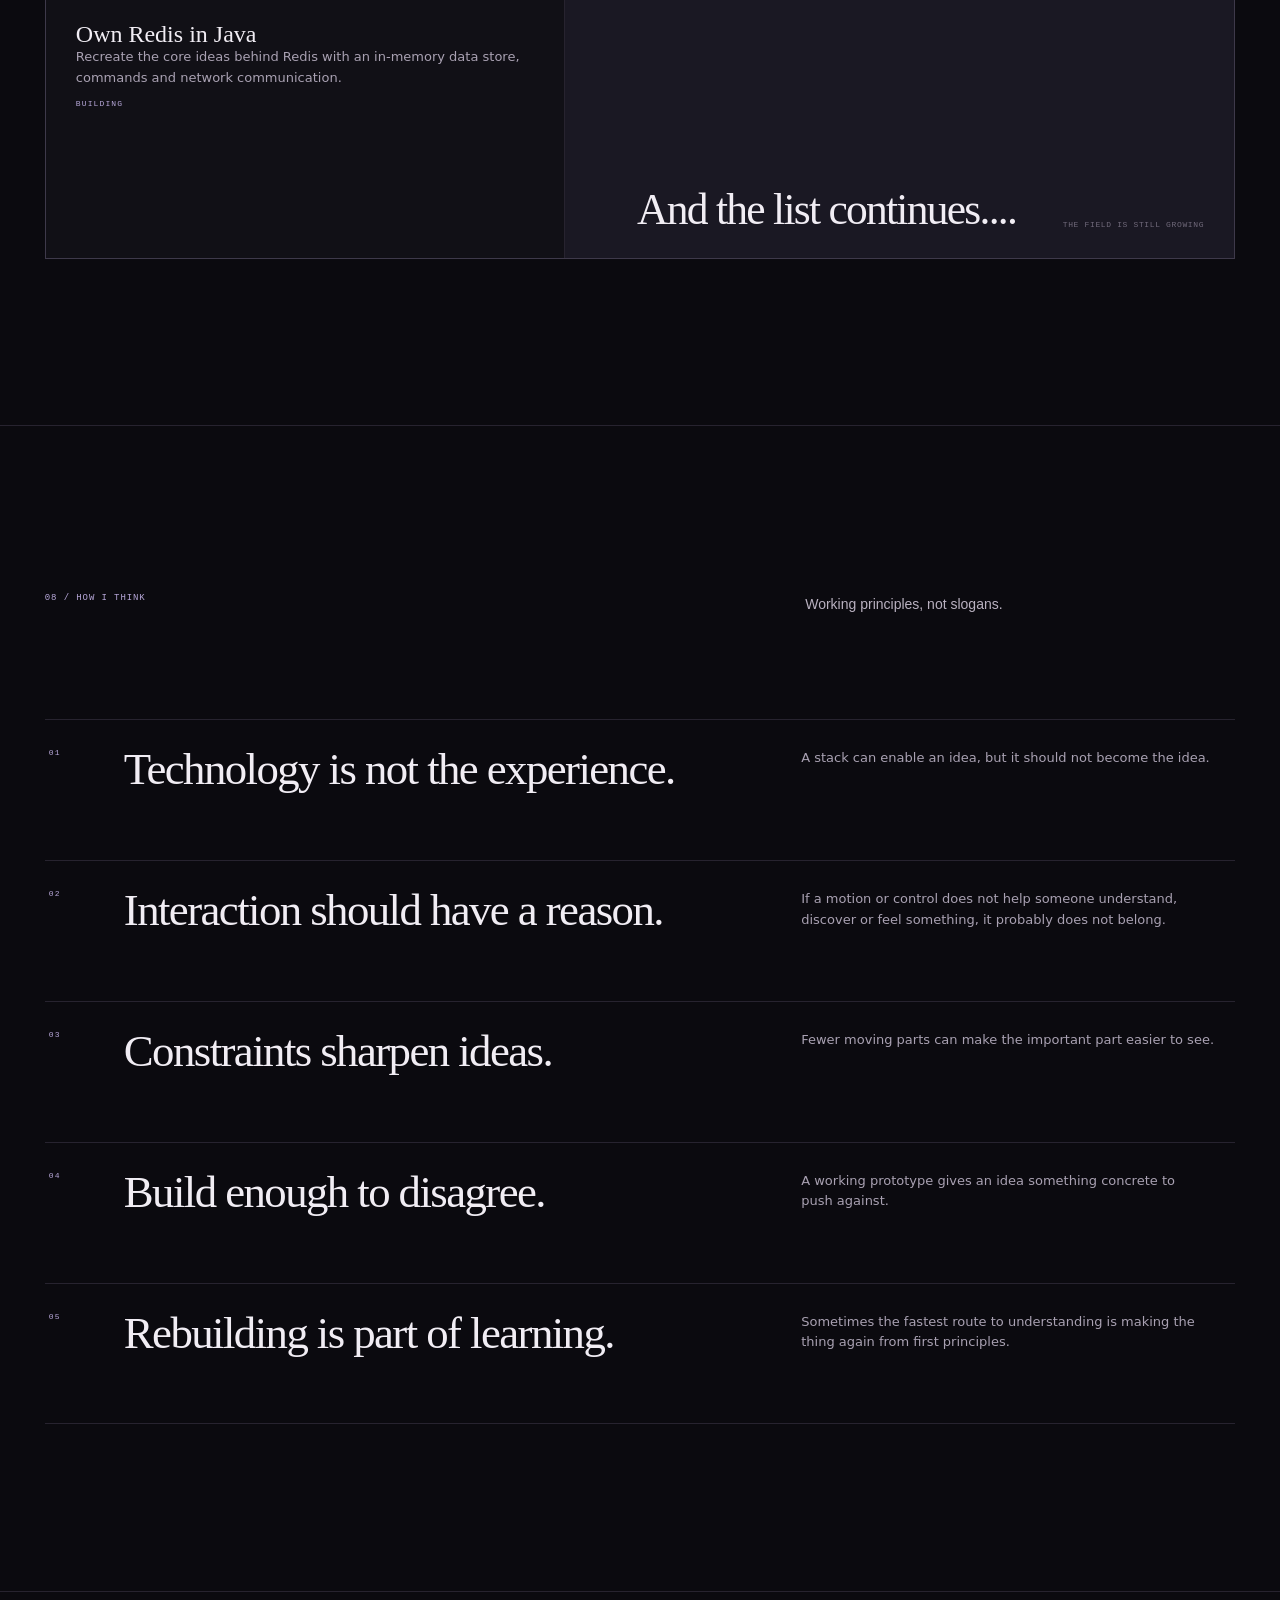
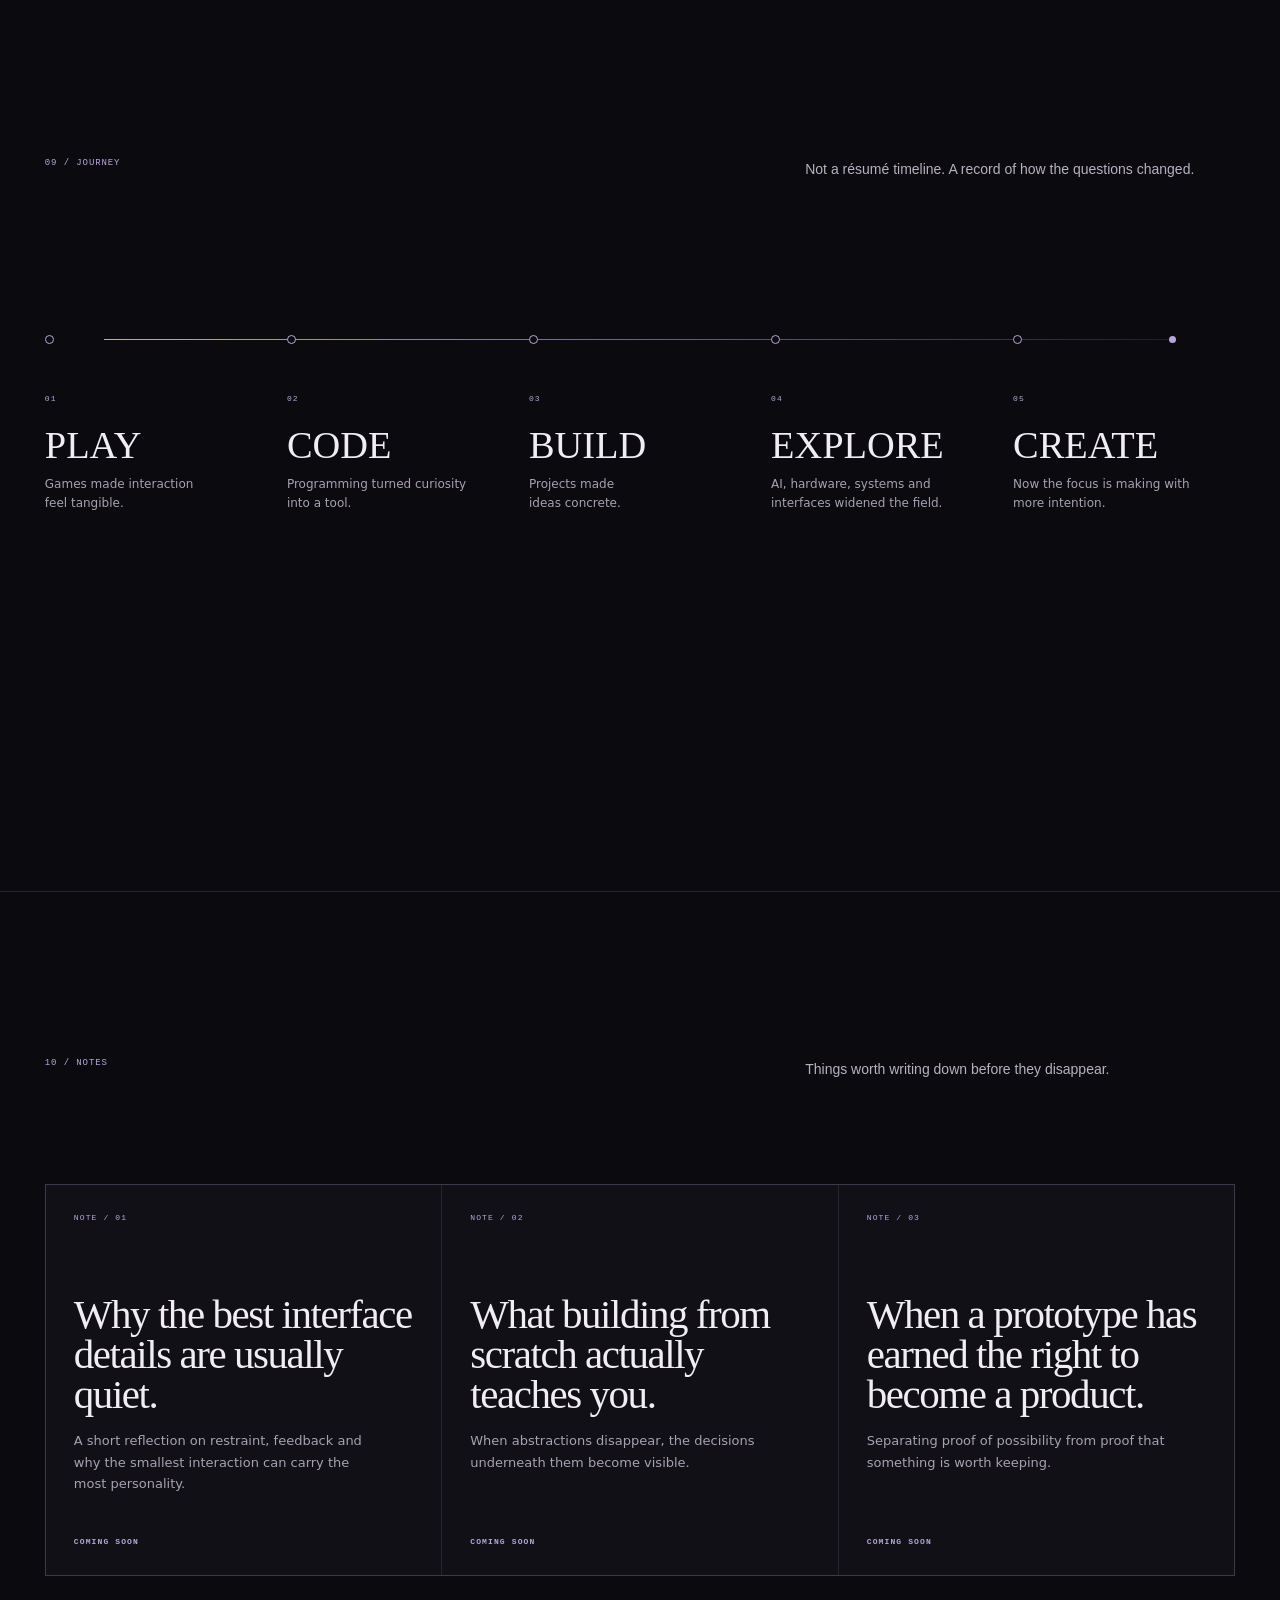
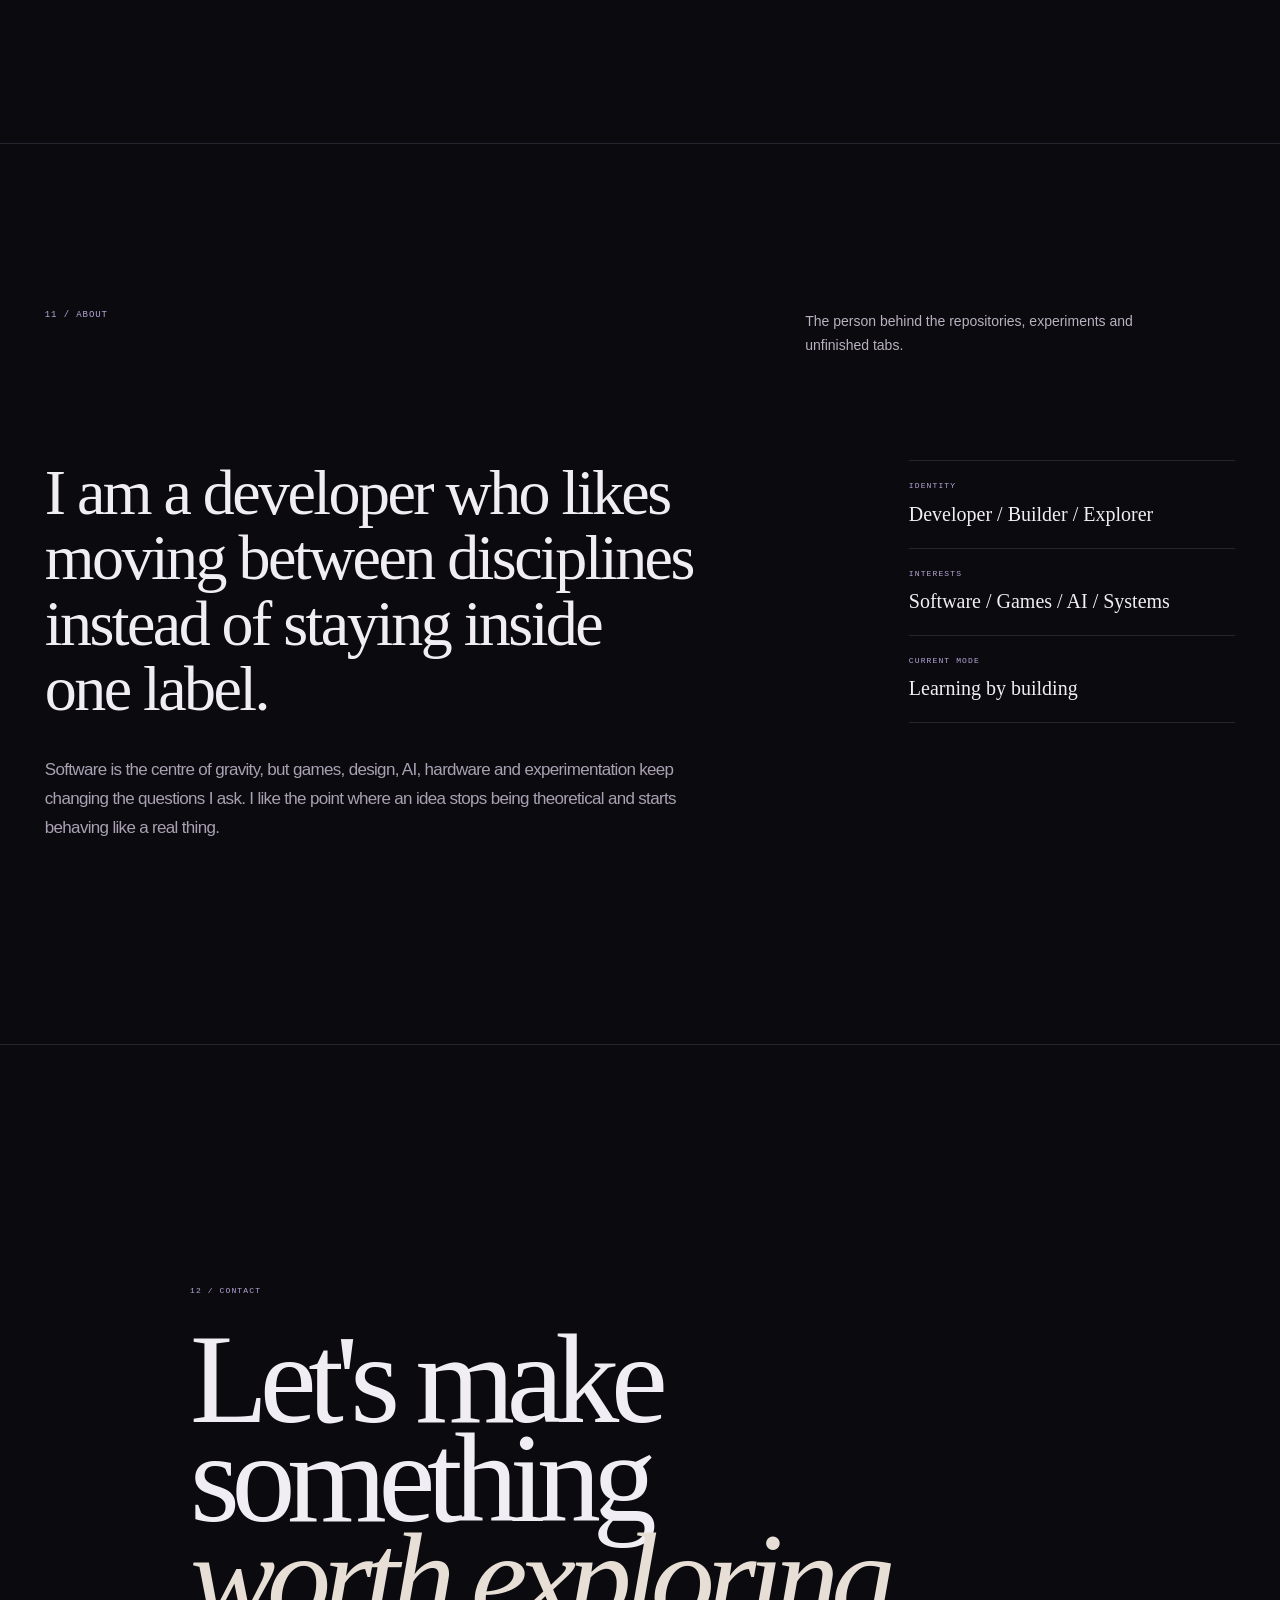
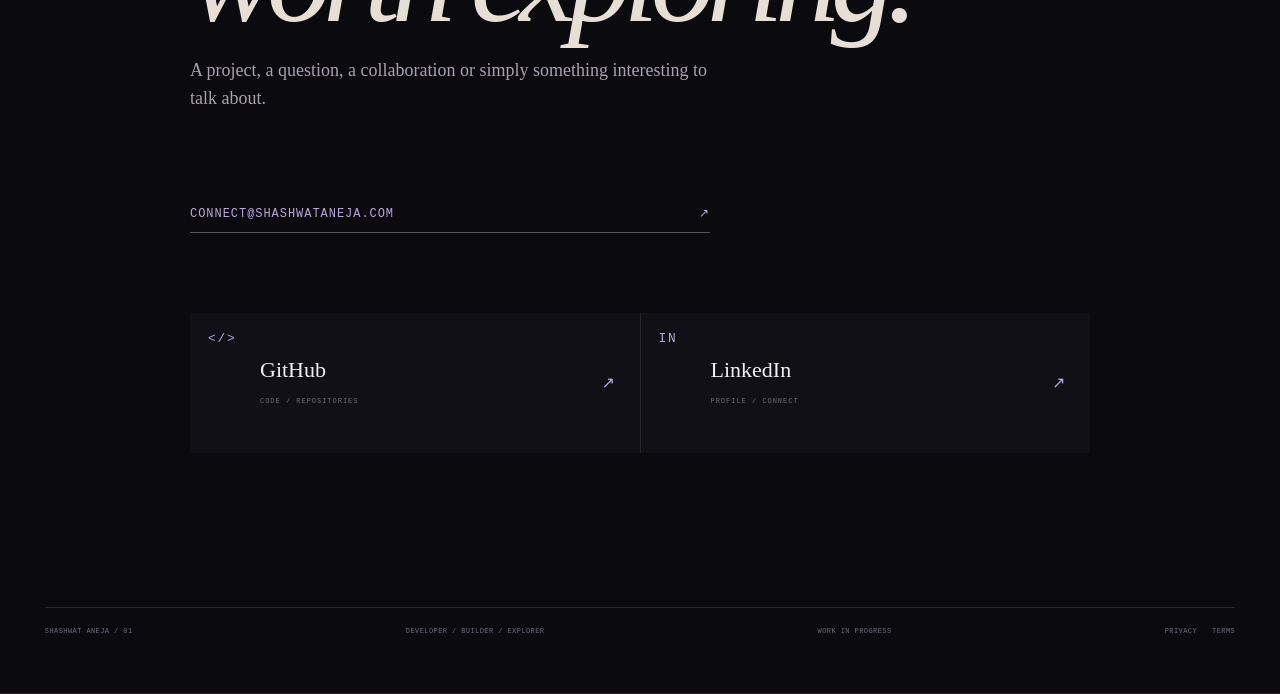
==== commit a4c5569b: "security(csp): restrict scripts, external resources and referrers on index.html" ====
--- a/index.html
+++ b/index.html
@@ -1,7 +1,7 @@
 <!doctype html>
 <html lang="en">
 <head>
-  <meta charset="utf-8">
+  <meta charset="utf-8"><meta http-equiv="Content-Security-Policy" content="default-src 'self'; script-src 'self'; style-src 'self' 'unsafe-inline'; img-src 'self' data: blob:; font-src 'self' data:; connect-src 'self'; media-src 'self' blob:; object-src 'none'; base-uri 'self'; form-action 'self'; frame-src 'none'; upgrade-insecure-requests"><meta name="referrer" content="no-referrer">
   <meta name="viewport" content="width=device-width, initial-scale=1">
   <title>Shashwat Aneja | Developer, Builder, Explorer</title>
   <meta name="description" content="Shashwat Aneja is a developer building software, games, experiments and systems through curiosity, iteration and deliberate craft."><meta name="author" content="Shashwat Aneja"><meta name="robots" content="index,follow,max-image-preview:large">
--- a/css/global.css
+++ b/css/global.css
@@ -33,3 +33,5 @@
 .footer-legal{display:flex;gap:1rem}.footer-legal a{color:inherit;text-decoration:none}.footer-legal a:hover{color:var(--text-primary)}
 @media(max-width:600px){.privacy-notice{bottom:74px;align-items:flex-start;font-size:.7rem}.footer-legal{gap:.75rem}}
 @media(prefers-reduced-motion:reduce){.site-loader,.privacy-notice{transition:none}}
+
+.privacy-notice a{color:var(--text-primary);text-decoration:underline;text-underline-offset:.2em}
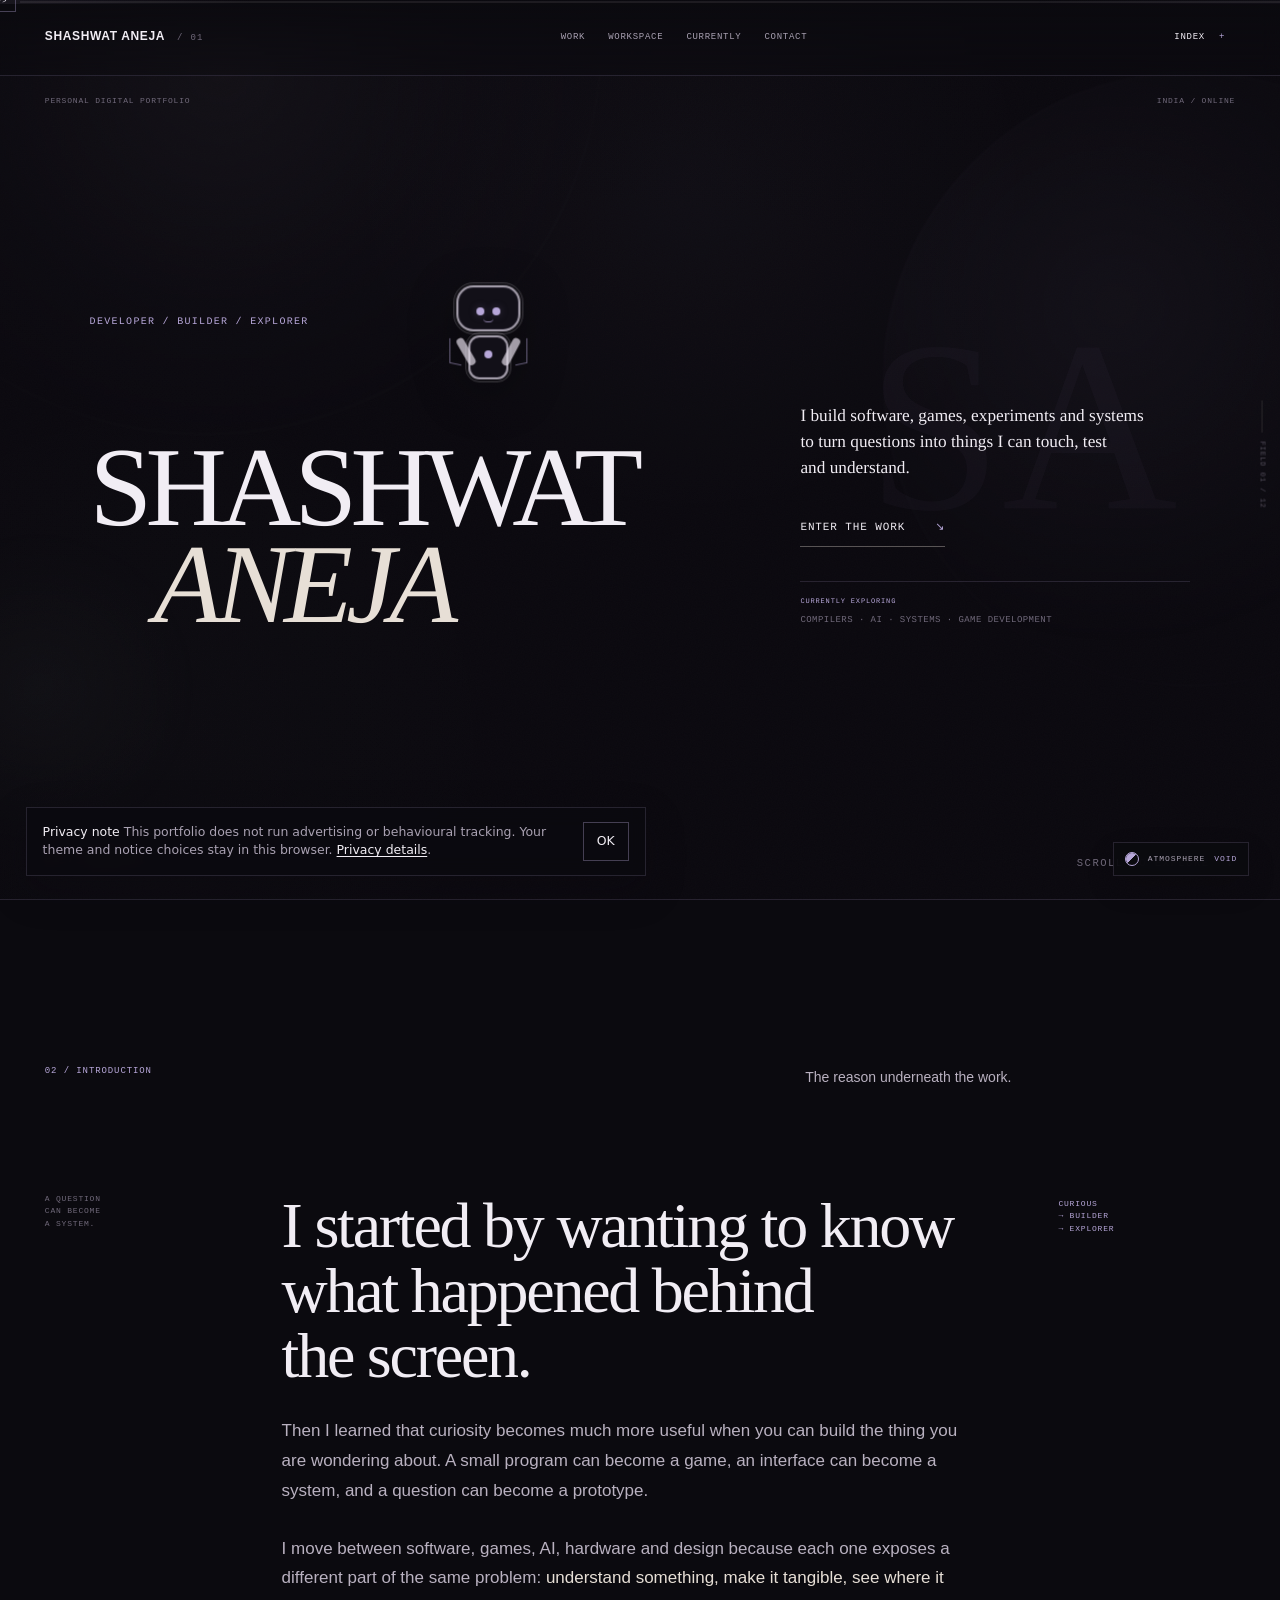
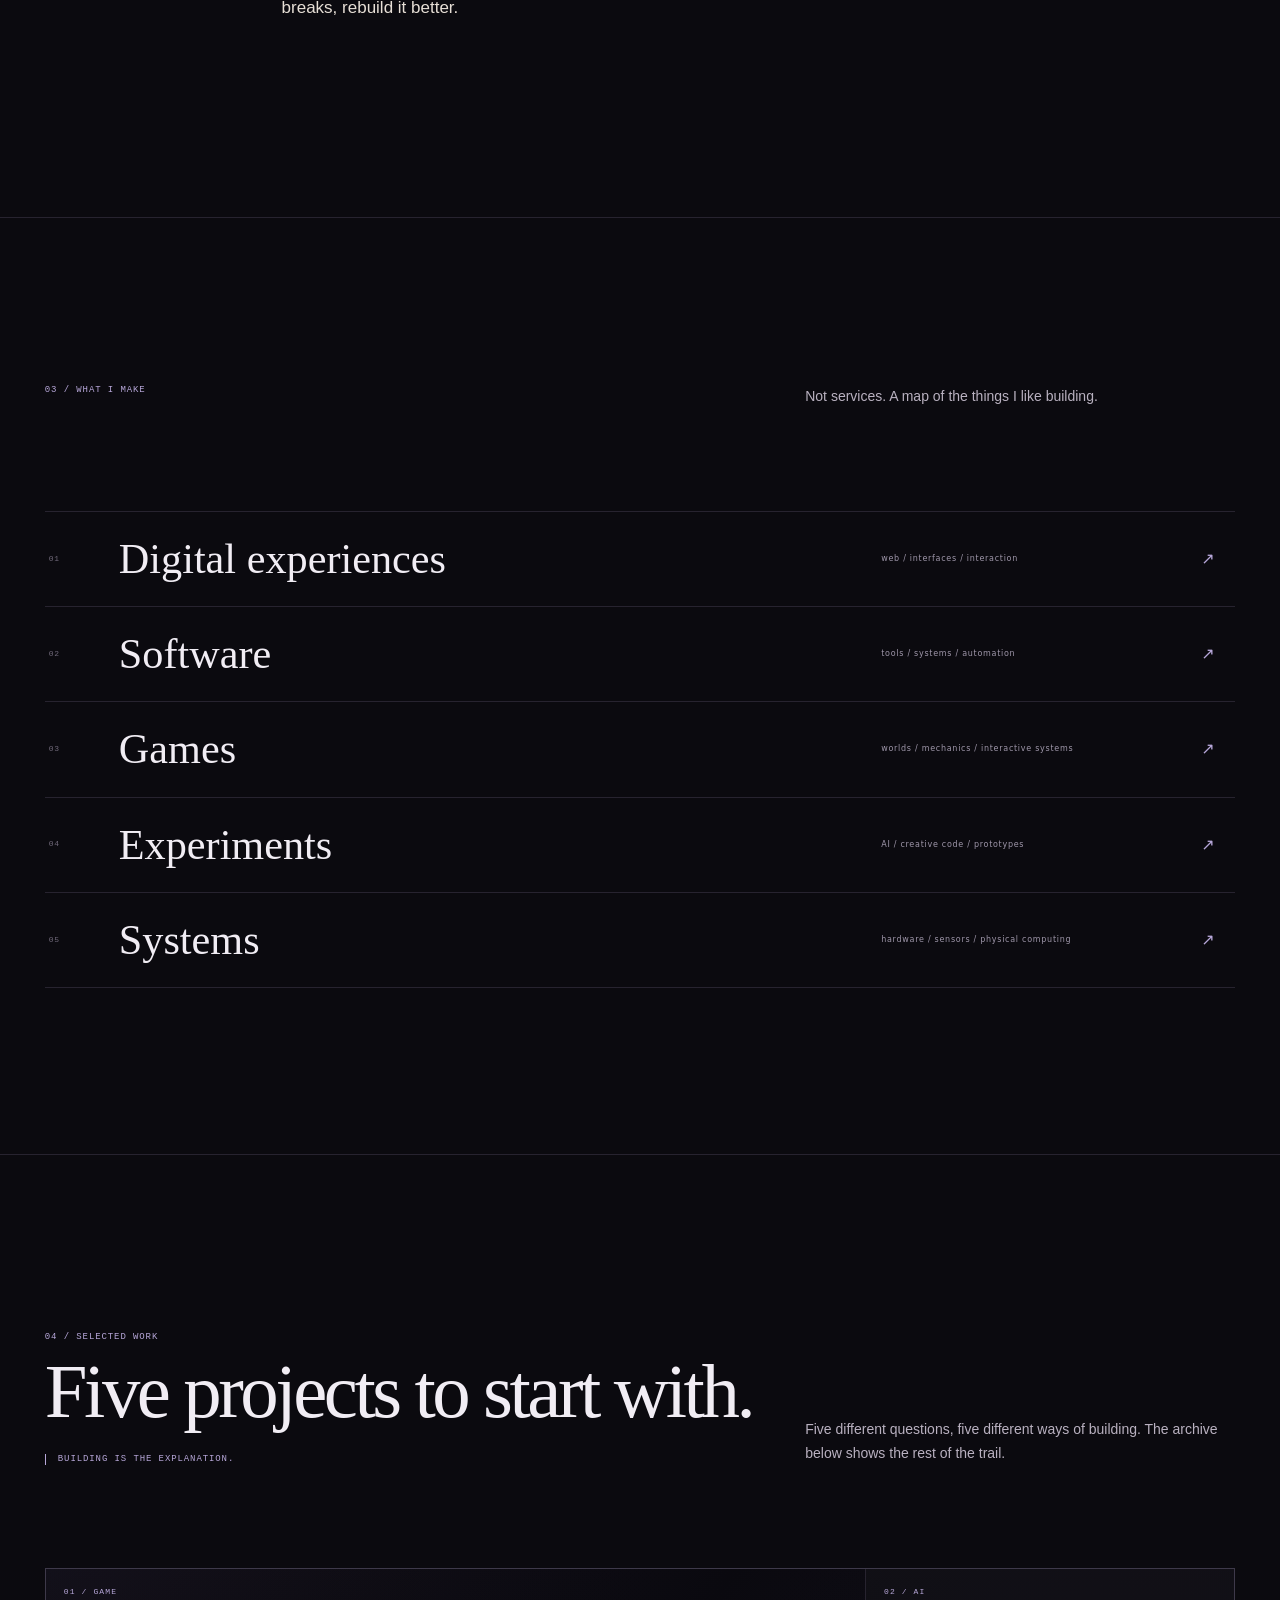
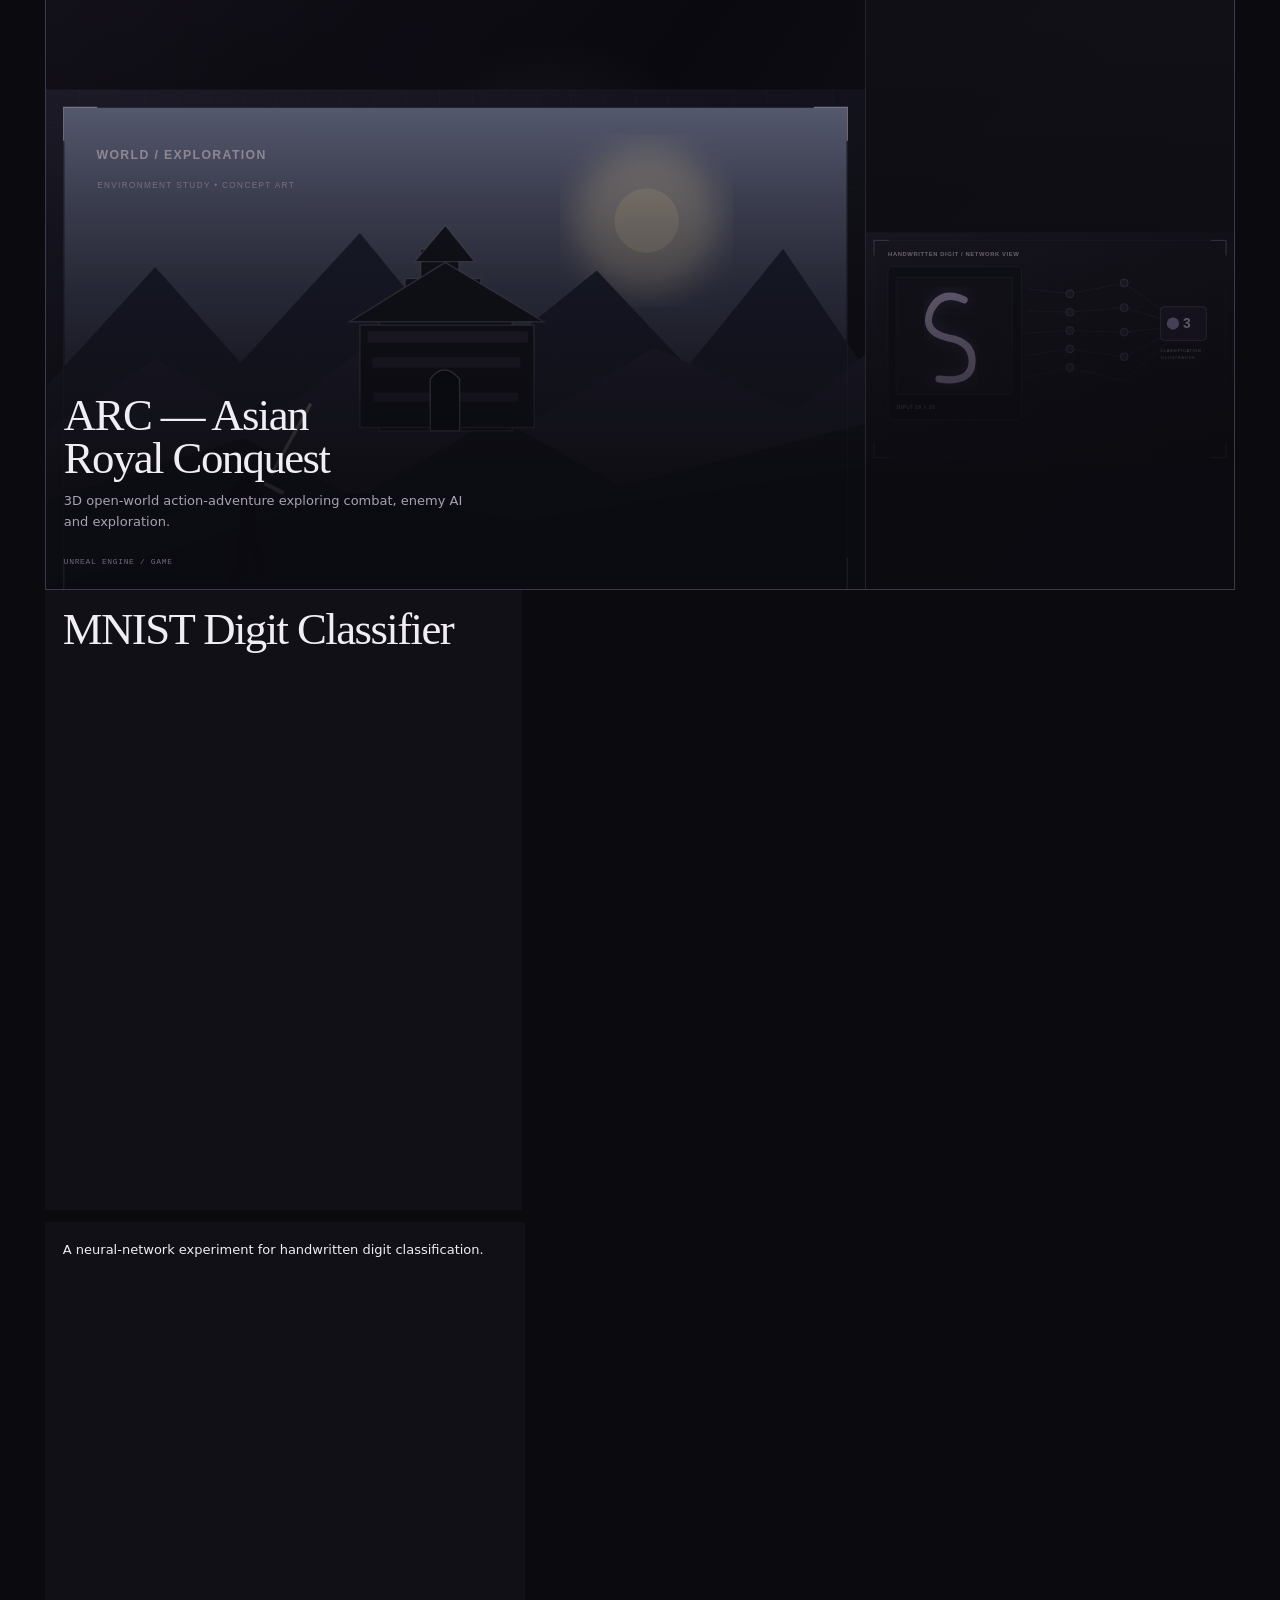
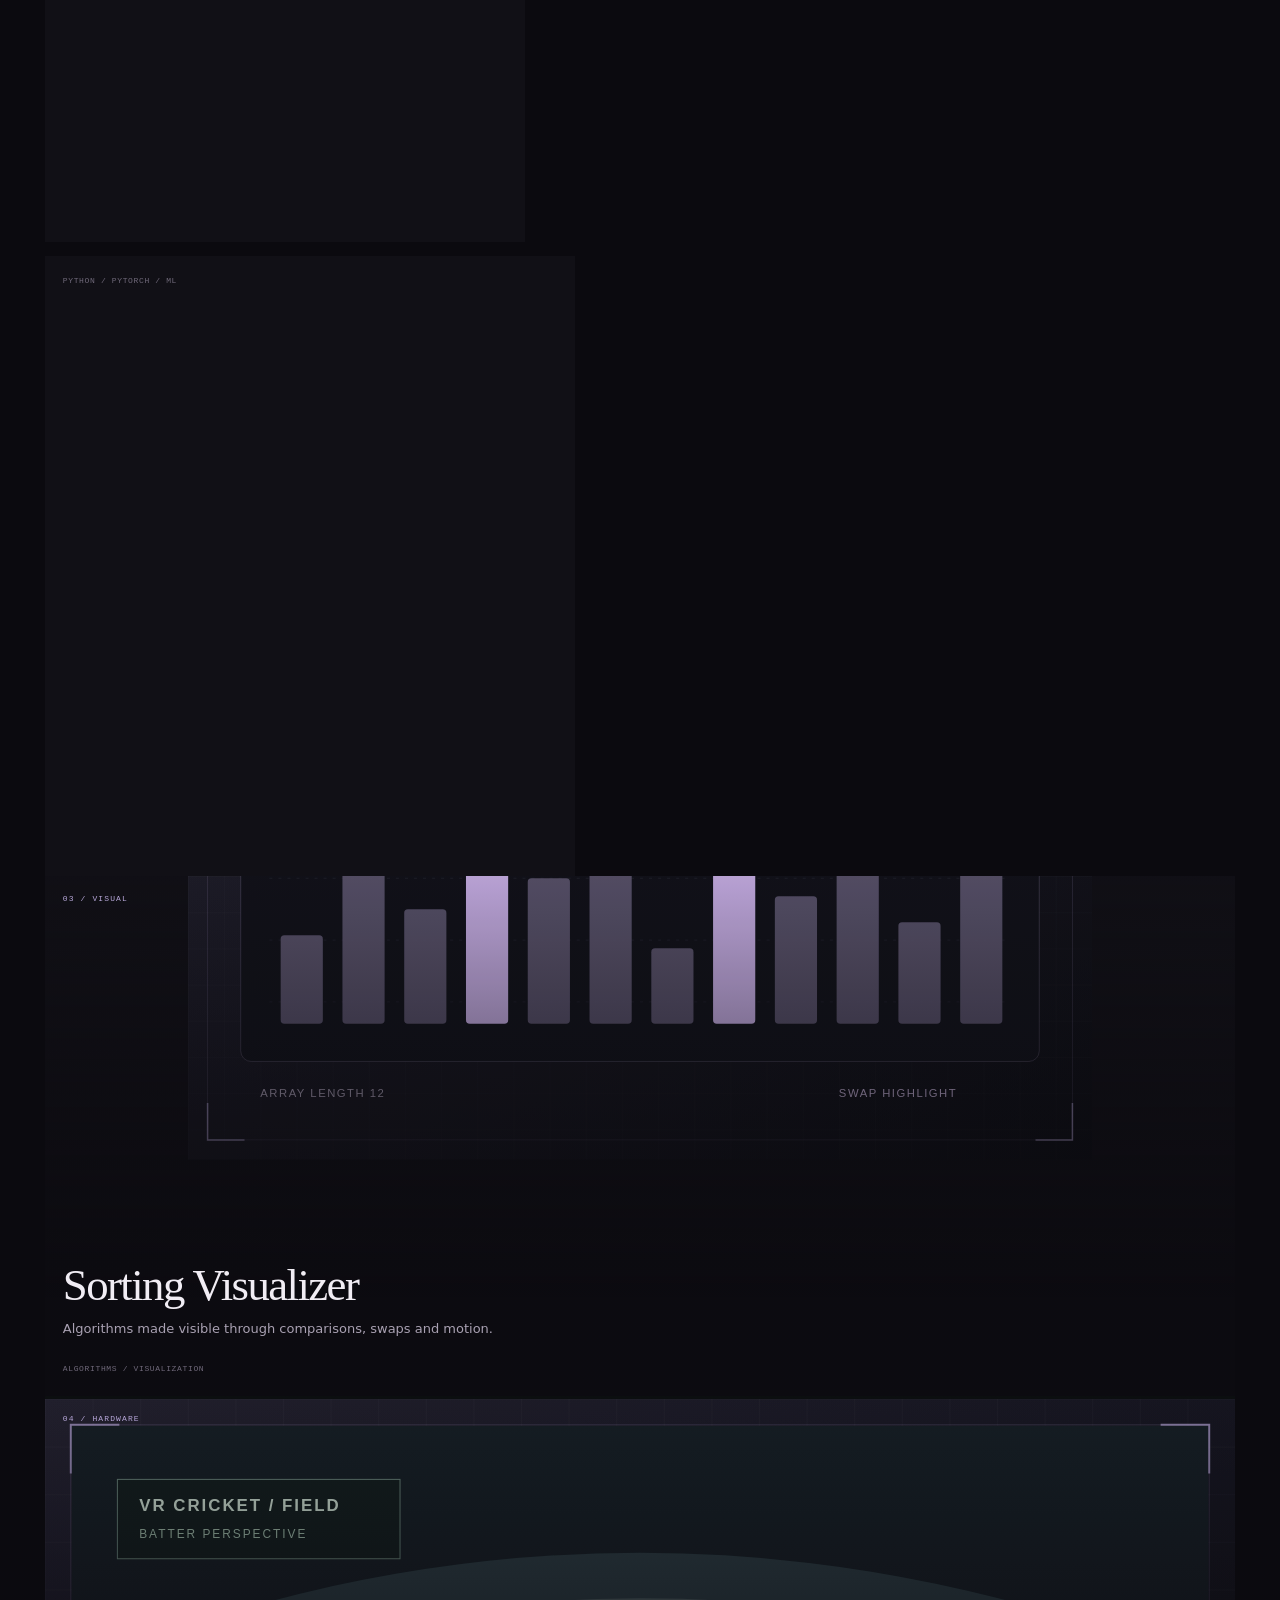
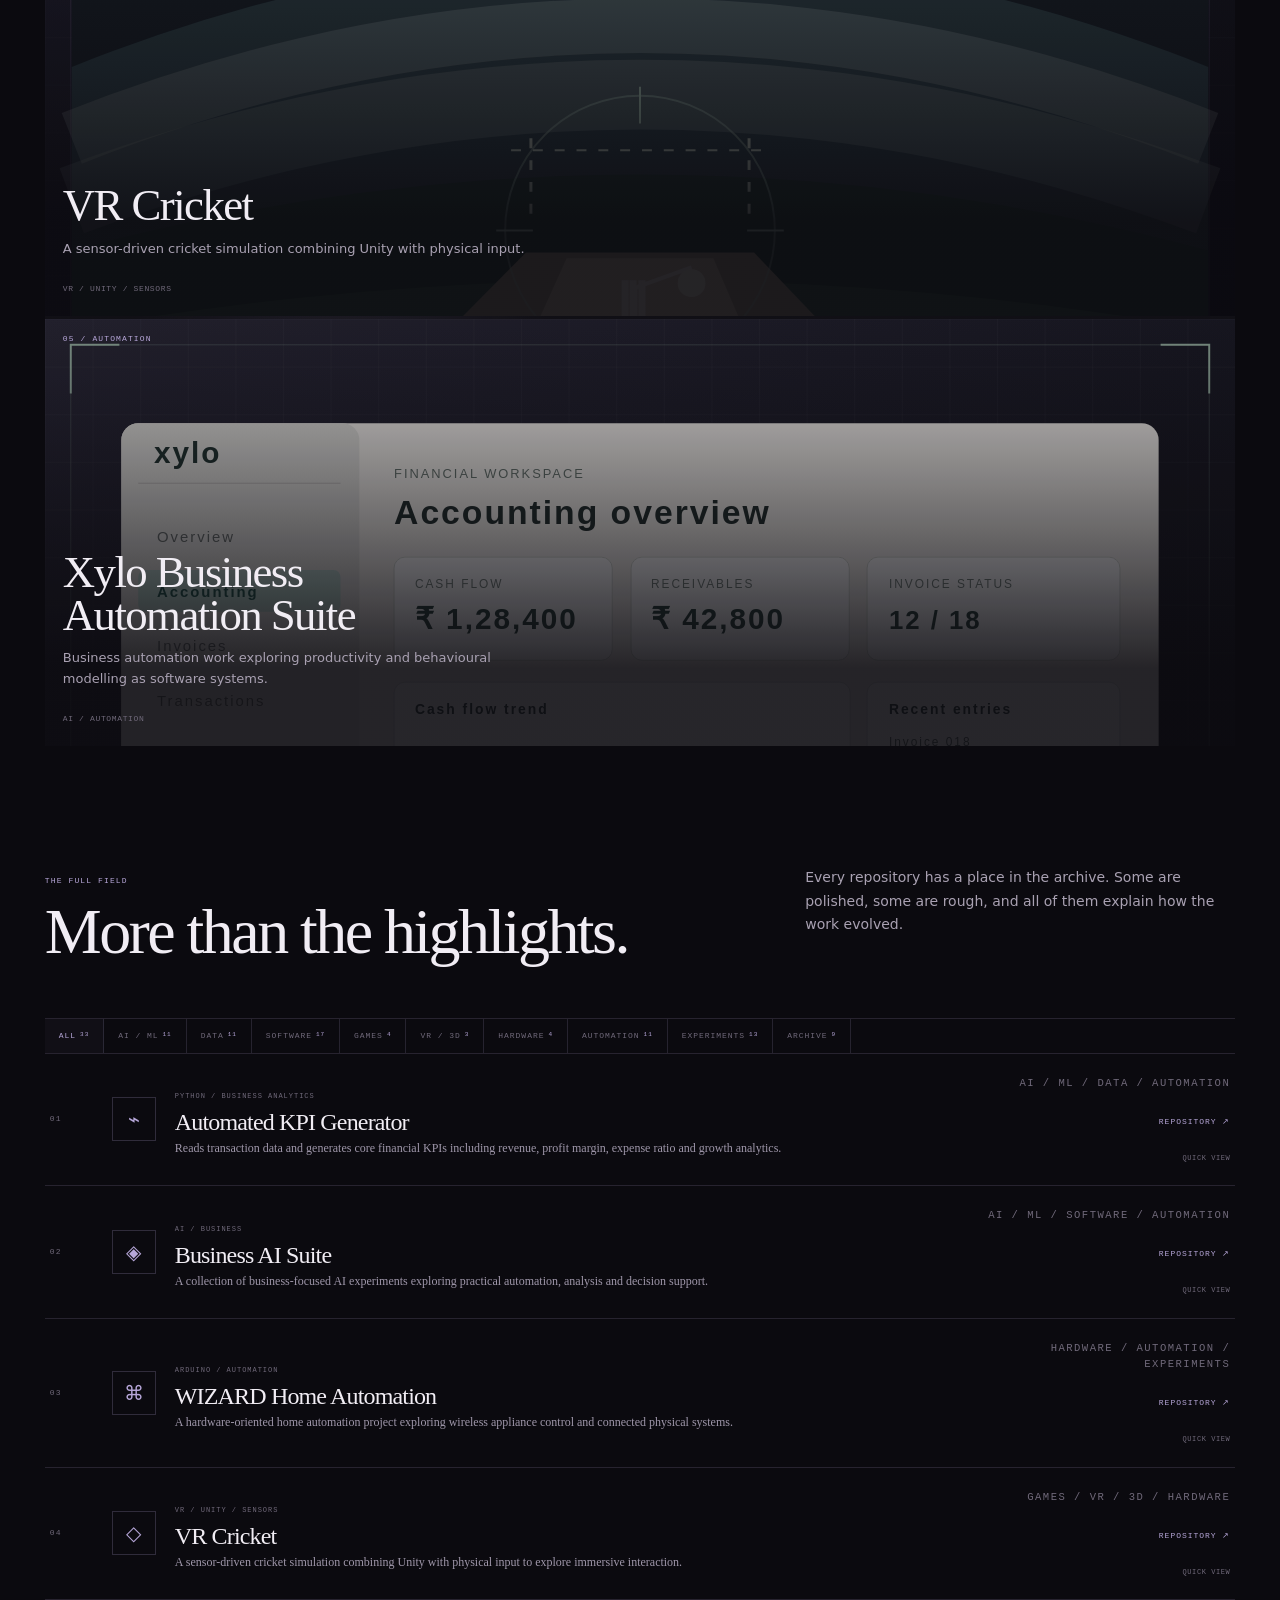
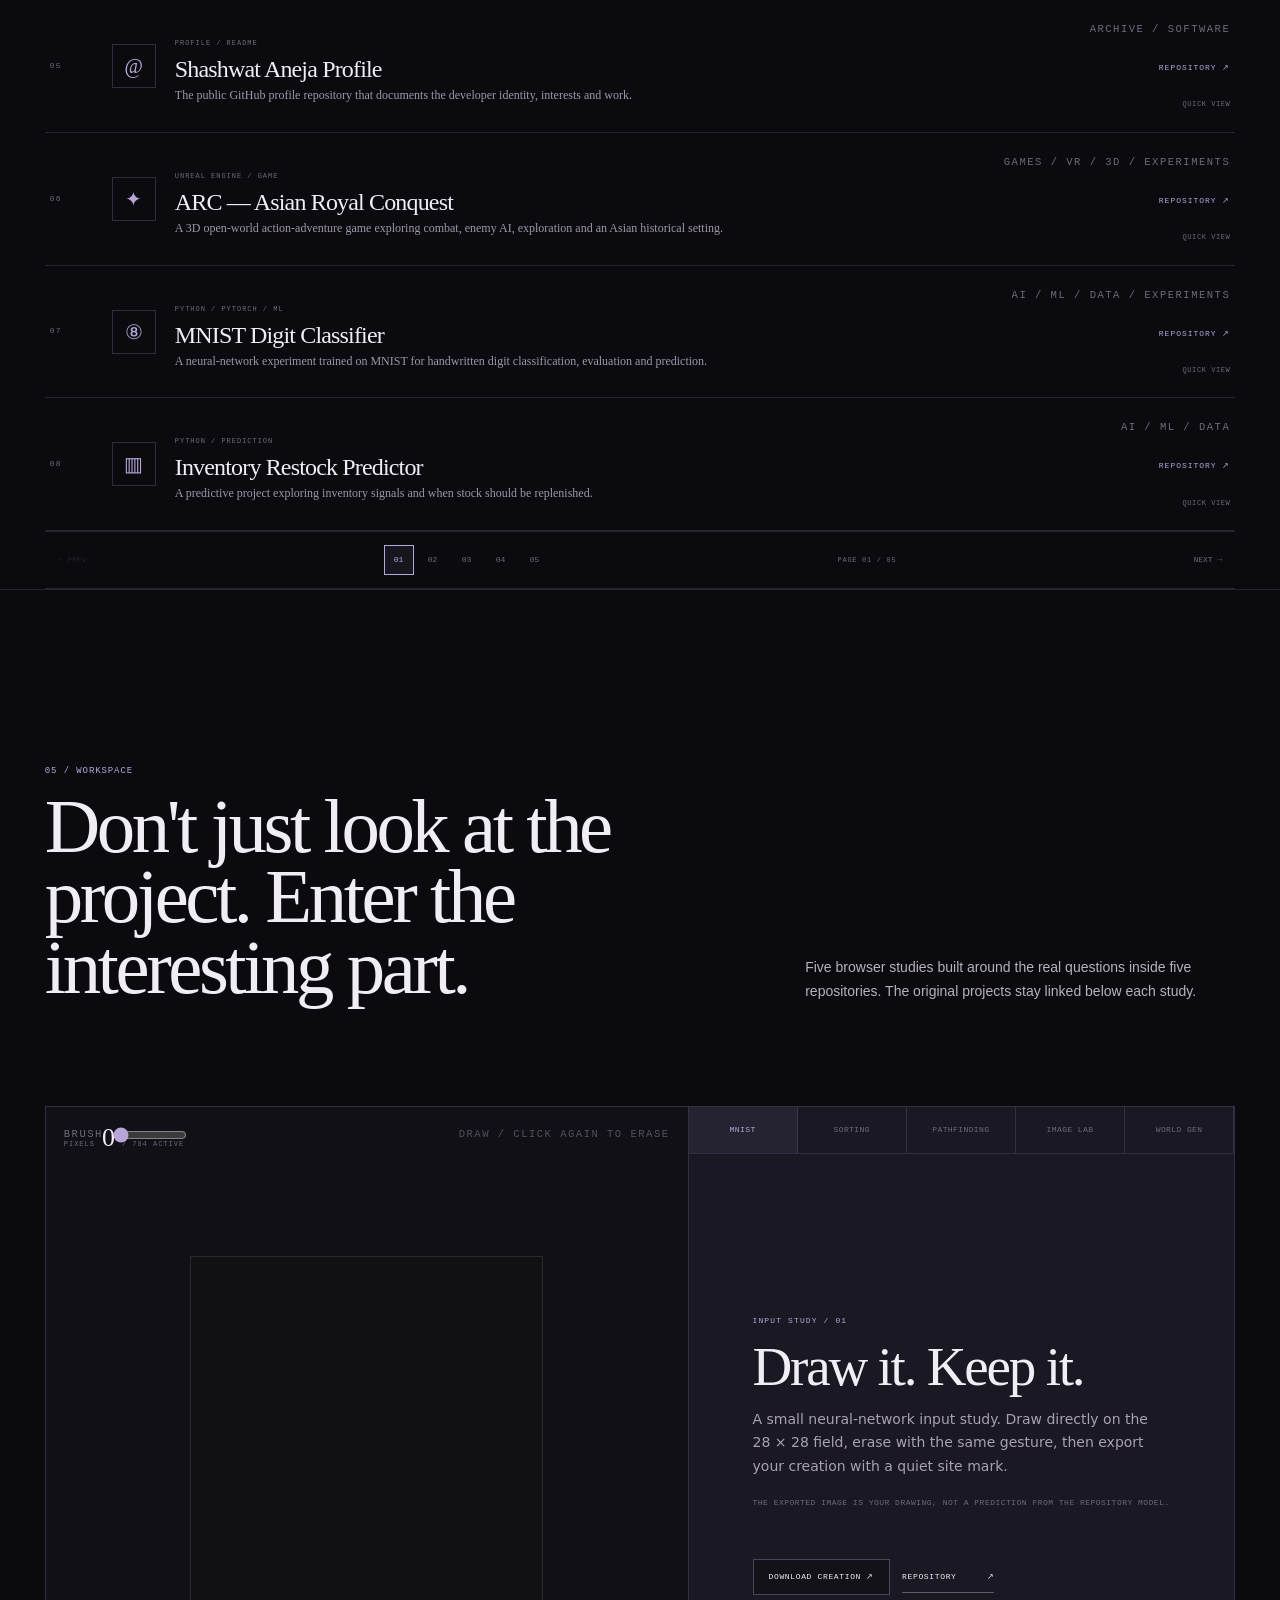
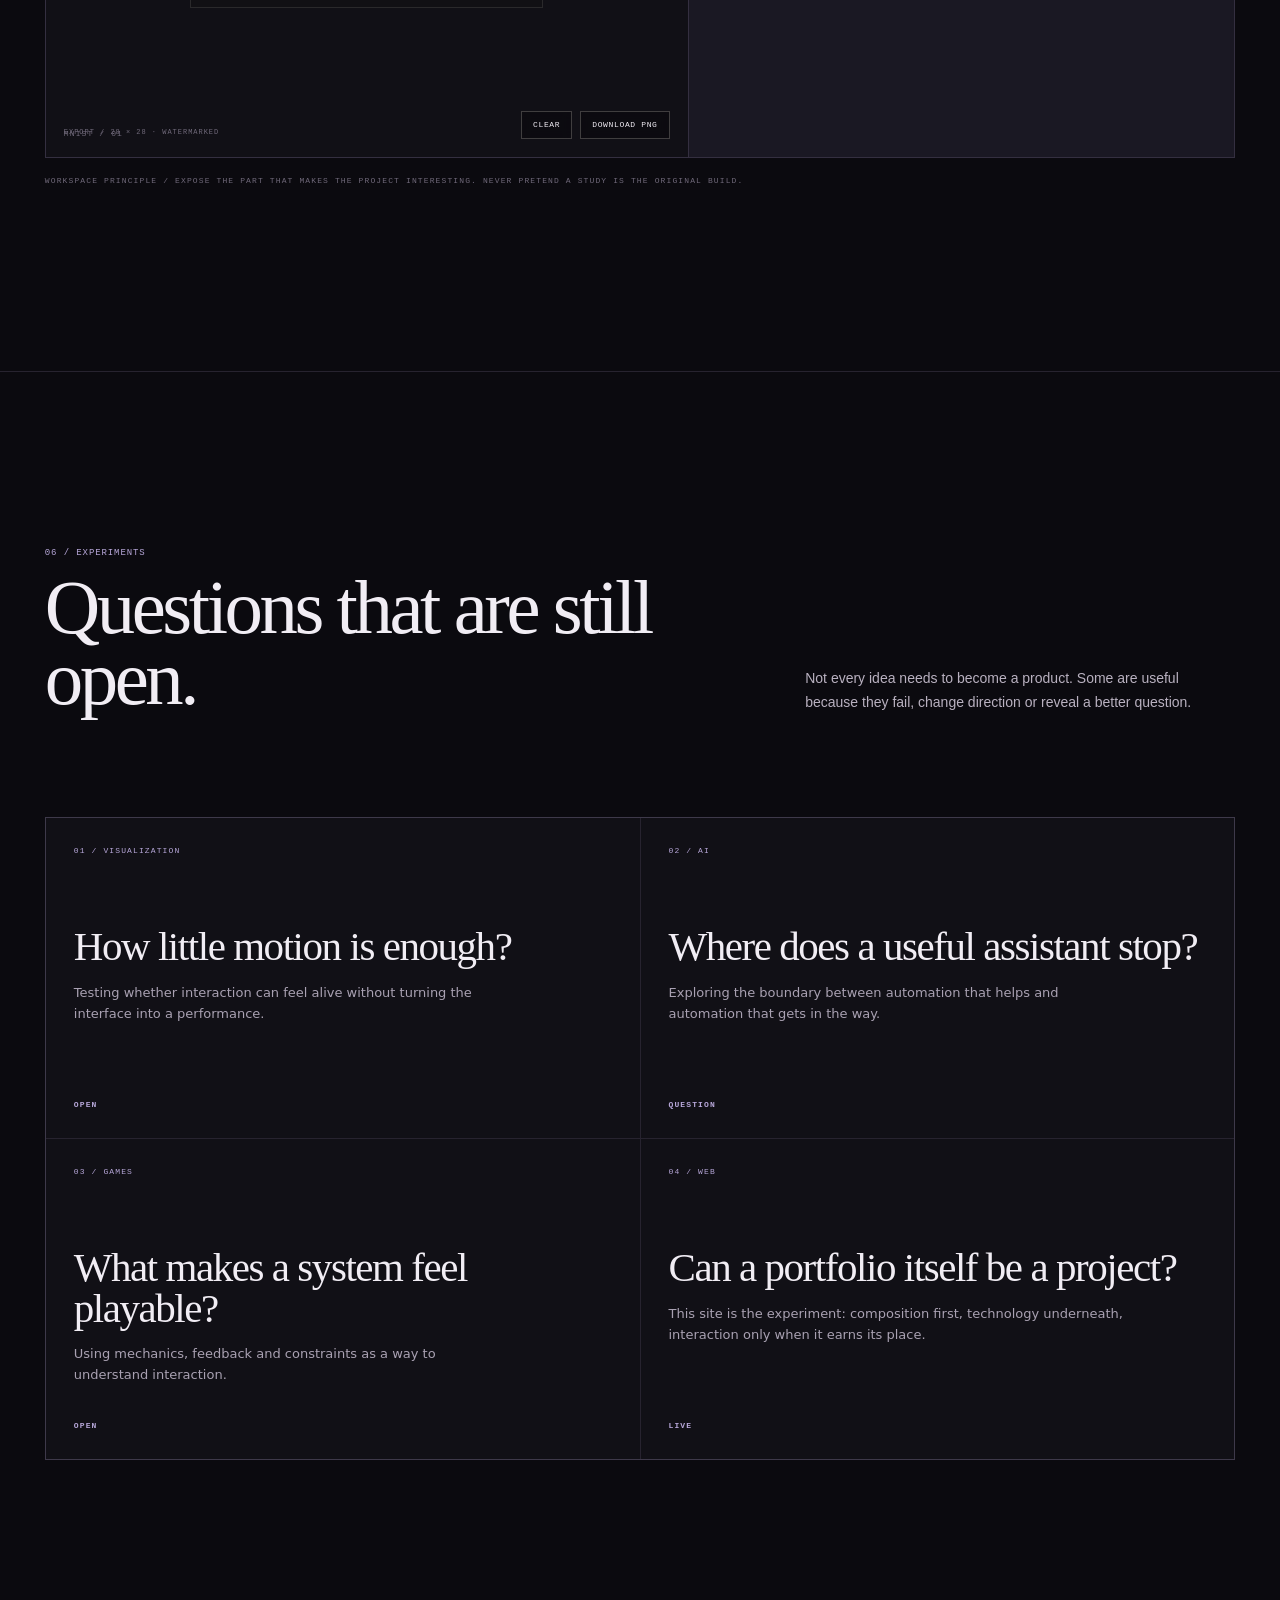
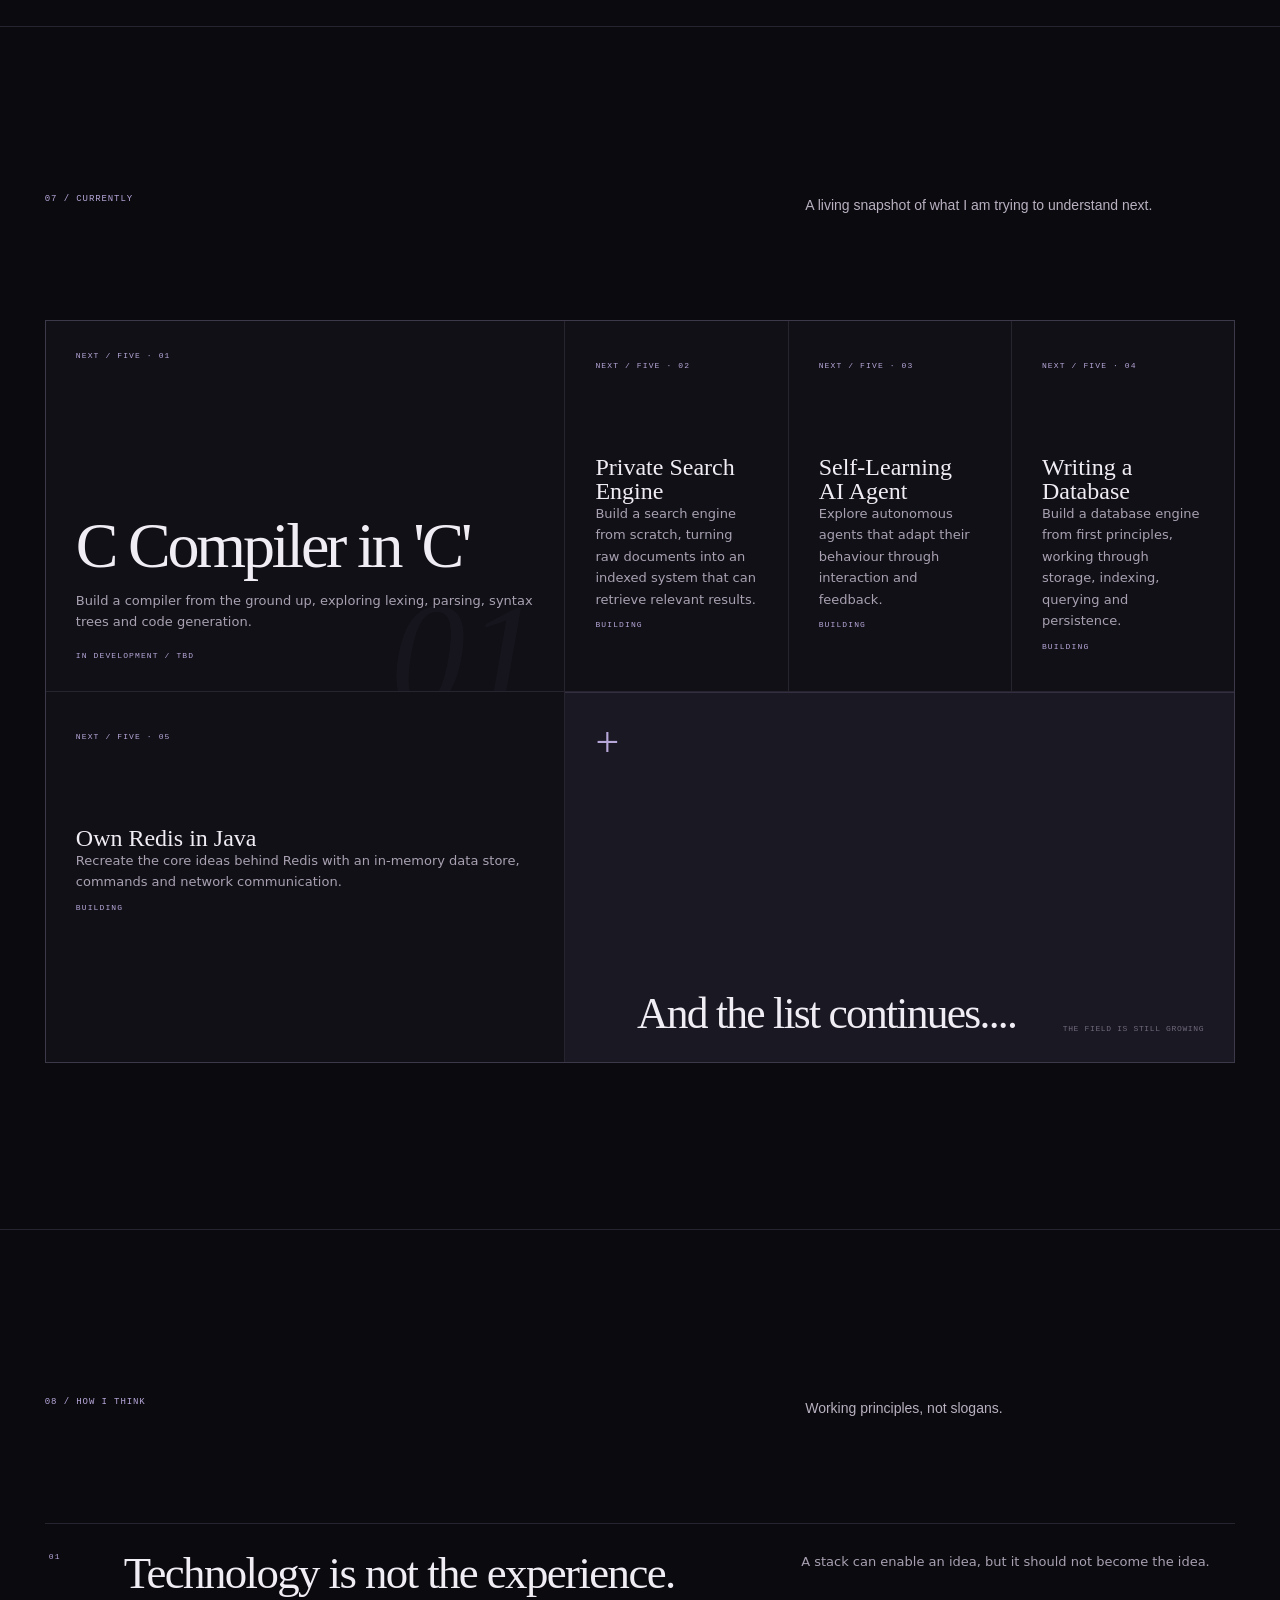
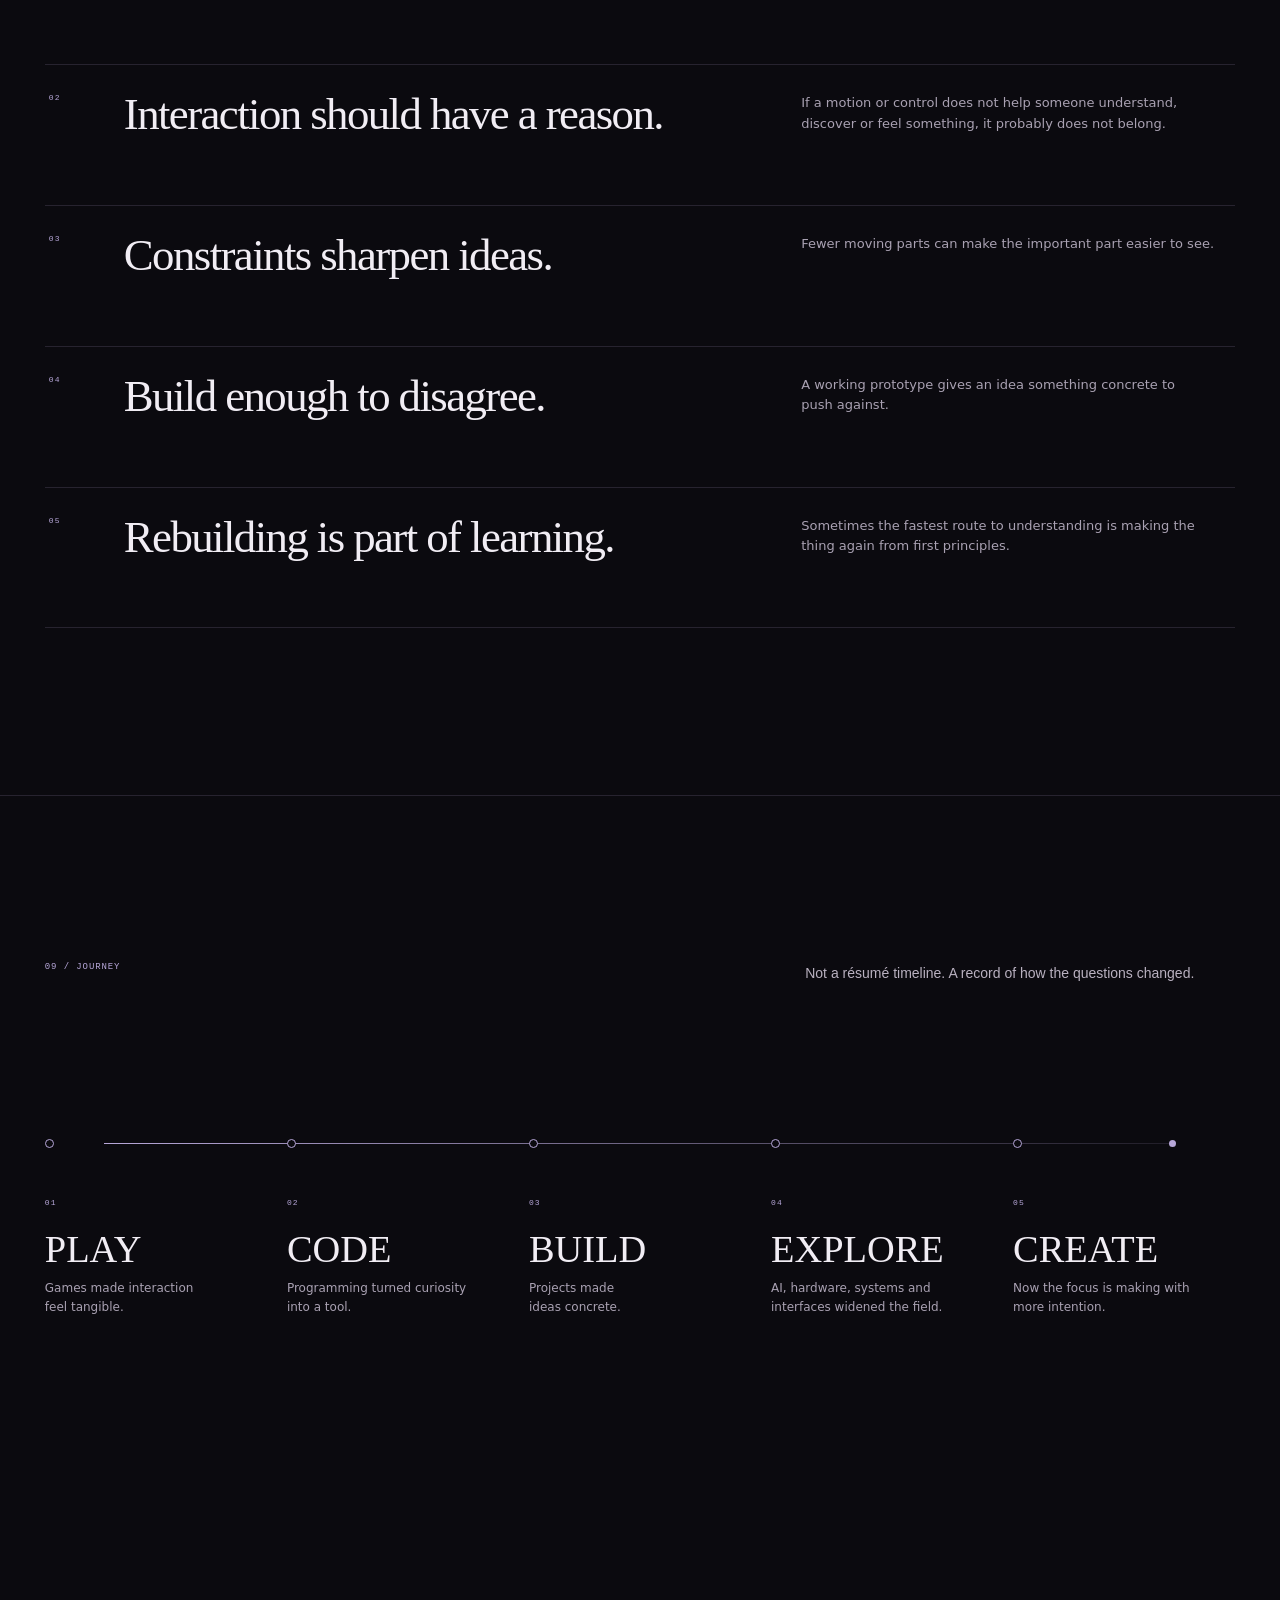
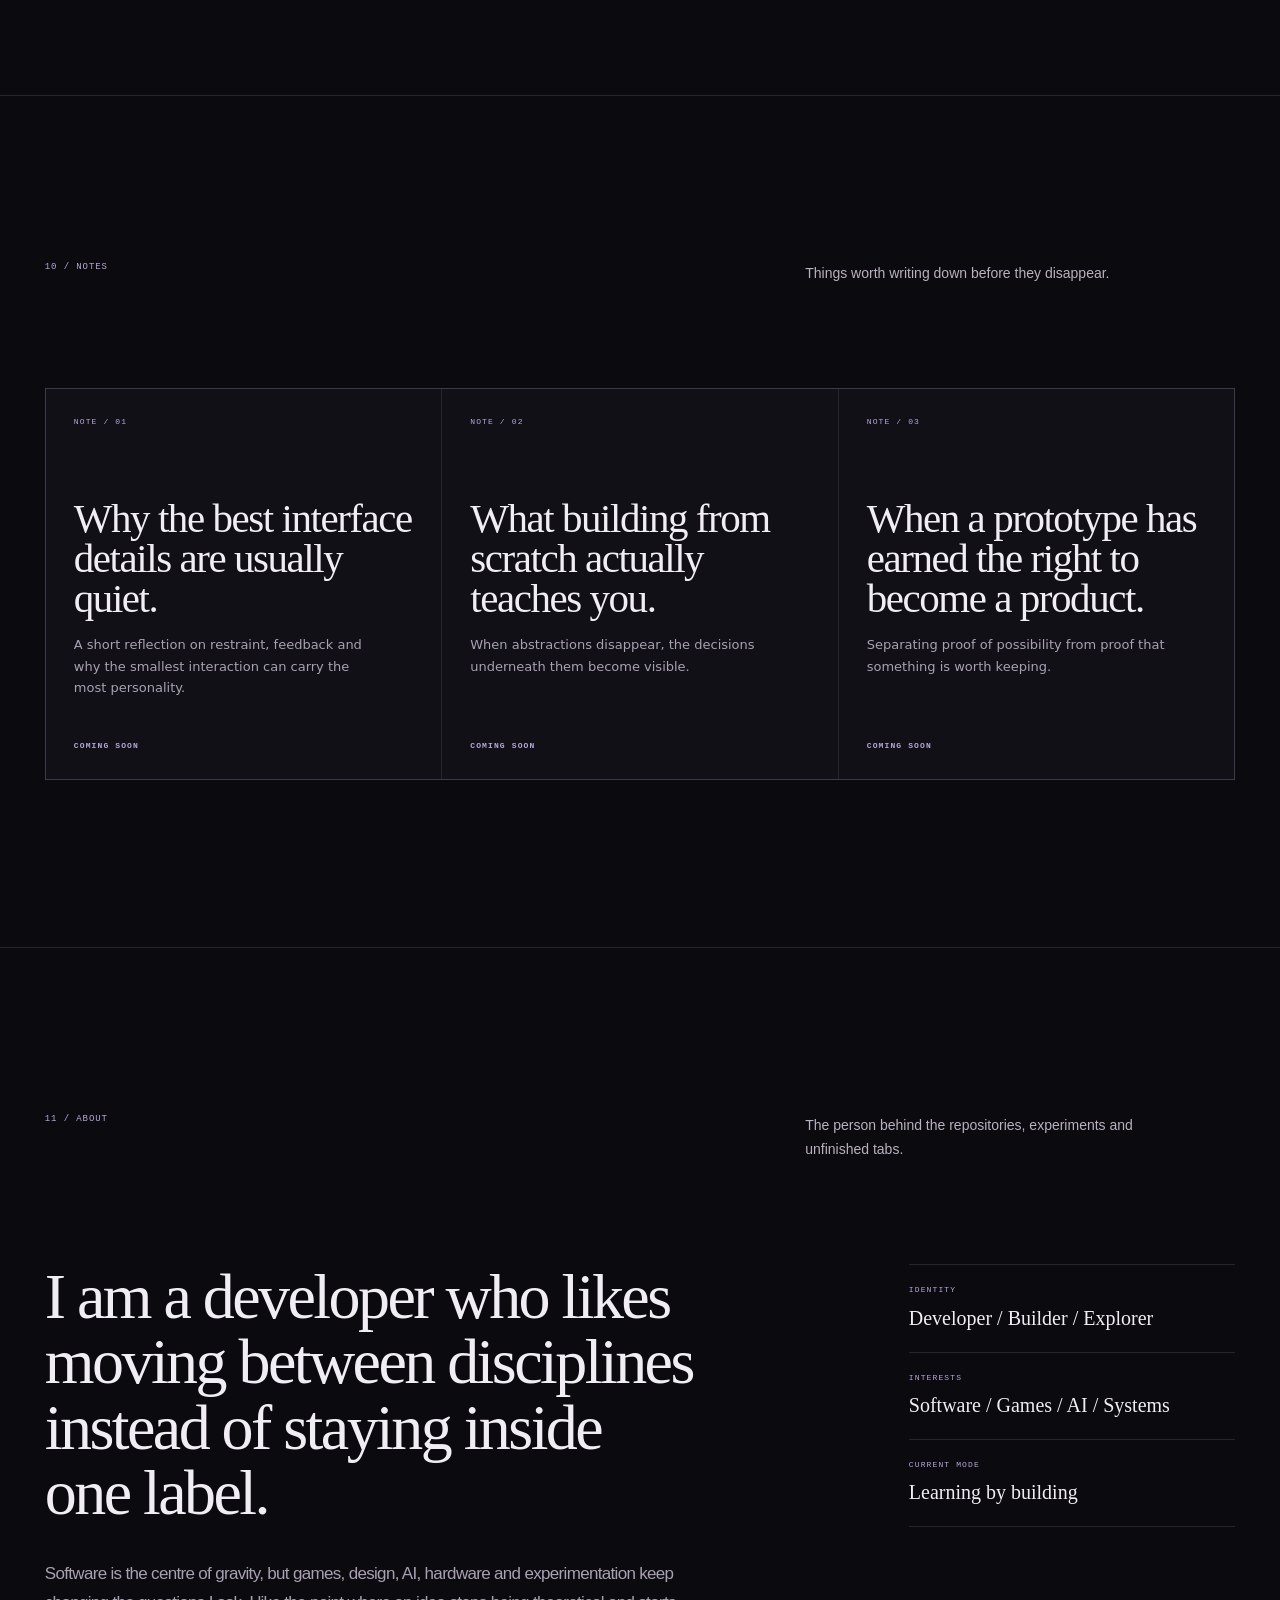
==== commit 35a512e7: "Show relevant project illustrations in selected work cards" ====
--- a/index.html
+++ b/index.html
@@ -131,11 +131,11 @@
   <section class="selected-work field-section" id="work" data-scroll-section data-field="04">
     <div class="section-lead section-lead--work"><div><span class="mono">04 / SELECTED WORK</span><h2>Five projects to start with.</h2><div class="work-intent mono">BUILDING IS THE EXPLANATION.</div></div><p>Five different questions, five different ways of building. The archive below shows the rest of the trail.</p></div>
     <div class="selected-grid">
-      <a class="selected-project selected-project--wide" href="projects/arc/" data-cursor-label="VIEW"><span class="mono">01 / GAME</span><div class="project-art project-art--arc"><span>ARC</span><i></i><i></i><i></i></div><div class="selected-project__copy"><h3>ARC — Asian Royal Conquest</h3><p>3D open-world action-adventure exploring combat, enemy AI and exploration.</p><small class="mono">UNREAL ENGINE / GAME</small></div></a>
-      <a class="selected-project selected-project--tall" href="projects/mnist/" data-cursor-label="VIEW"><span class="mono">02 / AI</span><div class="project-art project-art--mnist"><div class="digit-grid">8&nbsp; 3&nbsp; 1<br>4&nbsp; 8&nbsp; 0<br>7&nbsp; 2&nbsp; 6</div></div><div class="selected-project__copy"><h3>MNIST Digit Classifier</h3><p>A neural-network experiment for handwritten digit classification.</p><small class="mono">PYTHON / PYTORCH / ML</small></div></a>
-      <a class="selected-project" href="projects/sorting/" data-cursor-label="VIEW"><span class="mono">03 / VISUAL</span><div class="project-art project-art--sort"><i style="--h:24%"></i><i style="--h:68%"></i><i style="--h:42%"></i><i style="--h:88%"></i><i style="--h:56%"></i><i style="--h:76%"></i><i style="--h:34%"></i></div><div class="selected-project__copy"><h3>Sorting Visualizer</h3><p>Algorithms made visible through comparisons, swaps and motion.</p><small class="mono">ALGORITHMS / VISUALIZATION</small></div></a>
-      <a class="selected-project" href="projects/vr-cricket/" data-cursor-label="VIEW"><span class="mono">04 / HARDWARE</span><div class="project-art project-art--vr"><span>VR</span><b></b><b></b><b></b></div><div class="selected-project__copy"><h3>VR Cricket</h3><p>A sensor-driven cricket simulation combining Unity with physical input.</p><small class="mono">VR / UNITY / SENSORS</small></div></a>
-      <a class="selected-project selected-project--wide" href="projects/xylo/" data-cursor-label="VIEW"><span class="mono">05 / AUTOMATION</span><div class="project-art project-art--xylo"><span>XYLO</span><div class="xylo-lines"></div></div><div class="selected-project__copy"><h3>Xylo Business Automation Suite</h3><p>Business automation work exploring productivity and behavioural modelling as software systems.</p><small class="mono">AI / AUTOMATION</small></div></a>
+      <a class="selected-project selected-project--wide" href="projects/arc/" data-cursor-label="VIEW"><span class="mono">01 / GAME</span><div class="project-art project-art--arc"><img class="project-art__image" src="assets/project-visuals/arc.svg" alt="ARC open-world fortress and mountains concept illustration" loading="lazy" decoding="async" width="1200" height="760"></div><div class="selected-project__copy"><h3>ARC — Asian Royal Conquest</h3><p>3D open-world action-adventure exploring combat, enemy AI and exploration.</p><small class="mono">UNREAL ENGINE / GAME</small></div></a>
+      <a class="selected-project selected-project--tall" href="projects/mnist/" data-cursor-label="VIEW"><span class="mono">02 / AI</span><div class="project-art project-art--mnist"><img class="project-art__image" src="assets/project-visuals/mnist.svg" alt="Handwritten digit and neural network classification illustration" loading="lazy" decoding="async" width="1200" height="760"></div></div><div class="selected-project__copy"><h3>MNIST Digit Classifier</h3><p>A neural-network experiment for handwritten digit classification.</p><small class="mono">PYTHON / PYTORCH / ML</small></div></a>
+      <a class="selected-project" href="projects/sorting/" data-cursor-label="VIEW"><span class="mono">03 / VISUAL</span><div class="project-art project-art--sort"><img class="project-art__image" src="assets/project-visuals/sorting.svg" alt="Sorting algorithm comparison bar chart illustration" loading="lazy" decoding="async" width="1200" height="760"></div><div class="selected-project__copy"><h3>Sorting Visualizer</h3><p>Algorithms made visible through comparisons, swaps and motion.</p><small class="mono">ALGORITHMS / VISUALIZATION</small></div></a>
+      <a class="selected-project" href="projects/vr-cricket/" data-cursor-label="VIEW"><span class="mono">04 / HARDWARE</span><div class="project-art project-art--vr"><img class="project-art__image" src="assets/project-visuals/vr-cricket.svg" alt="VR cricket batting perspective illustration" loading="lazy" decoding="async" width="1200" height="760"></div><div class="selected-project__copy"><h3>VR Cricket</h3><p>A sensor-driven cricket simulation combining Unity with physical input.</p><small class="mono">VR / UNITY / SENSORS</small></div></a>
+      <a class="selected-project selected-project--wide" href="projects/xylo/" data-cursor-label="VIEW"><span class="mono">05 / AUTOMATION</span><div class="project-art project-art--xylo"><img class="project-art__image" src="assets/project-visuals/xylo.svg" alt="Xylo accounting dashboard concept illustration" loading="lazy" decoding="async" width="1200" height="760"></div></div><div class="selected-project__copy"><h3>Xylo Business Automation Suite</h3><p>Business automation work exploring productivity and behavioural modelling as software systems.</p><small class="mono">AI / AUTOMATION</small></div></a>
     </div>
     <div class="archive-intro"><div><span class="mono">THE FULL FIELD</span><h3>More than the highlights.</h3></div><p>Every repository has a place in the archive. Some are polished, some are rough, and all of them explain how the work evolved.</p></div>
     <div class="archive-controls" data-project-controls aria-label="Project archive categories"></div>
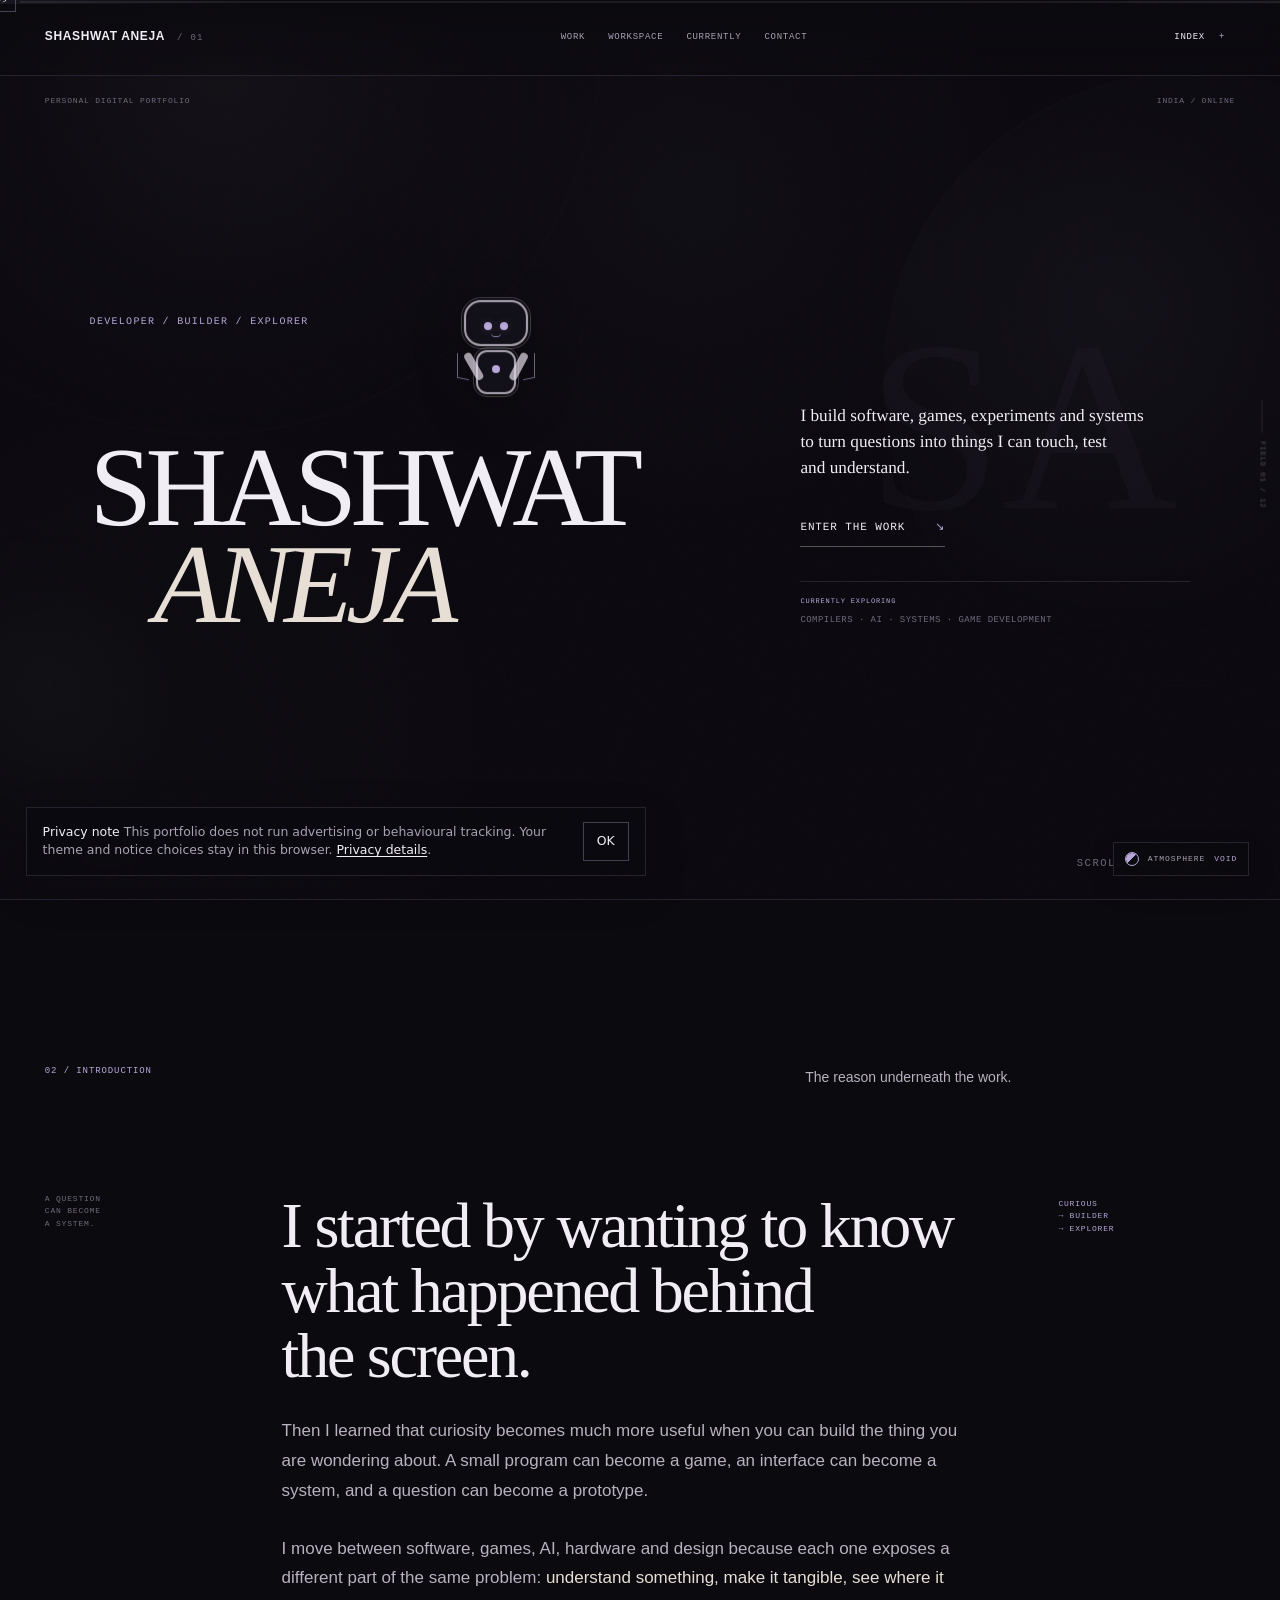
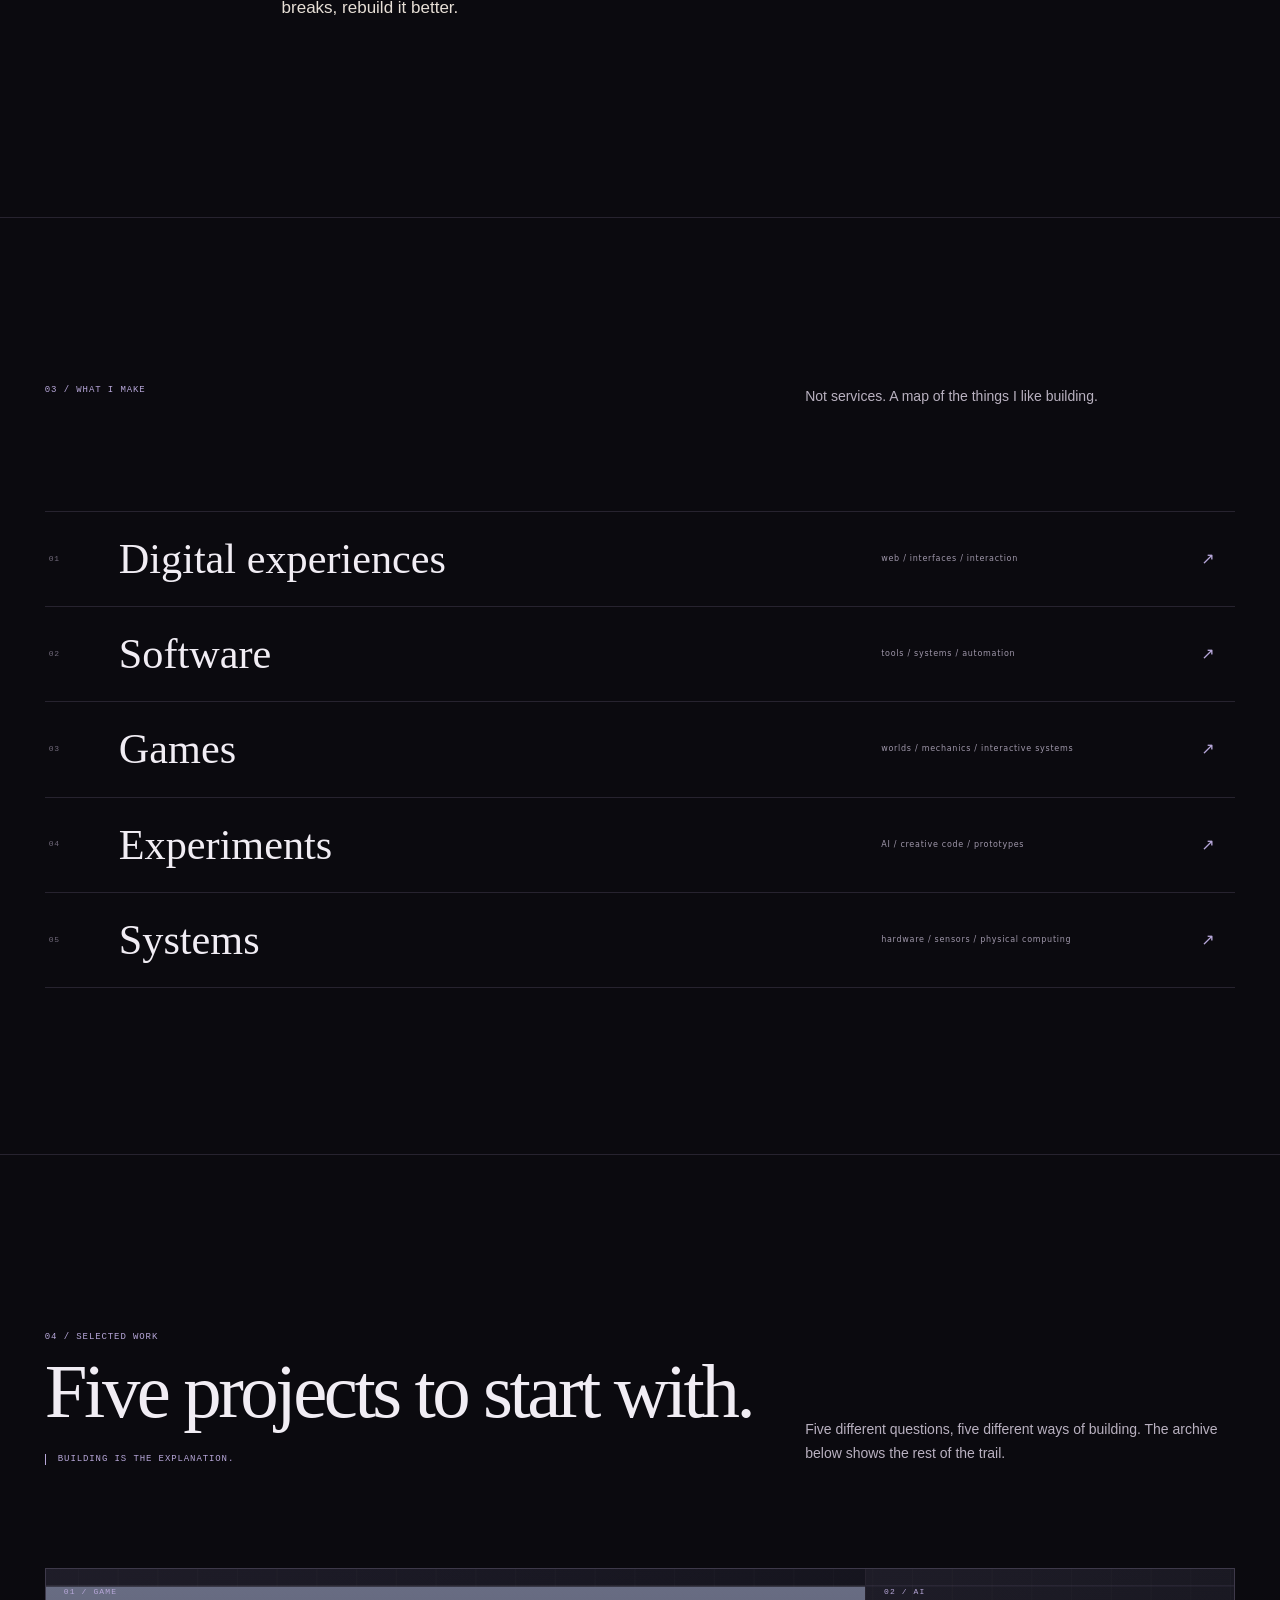
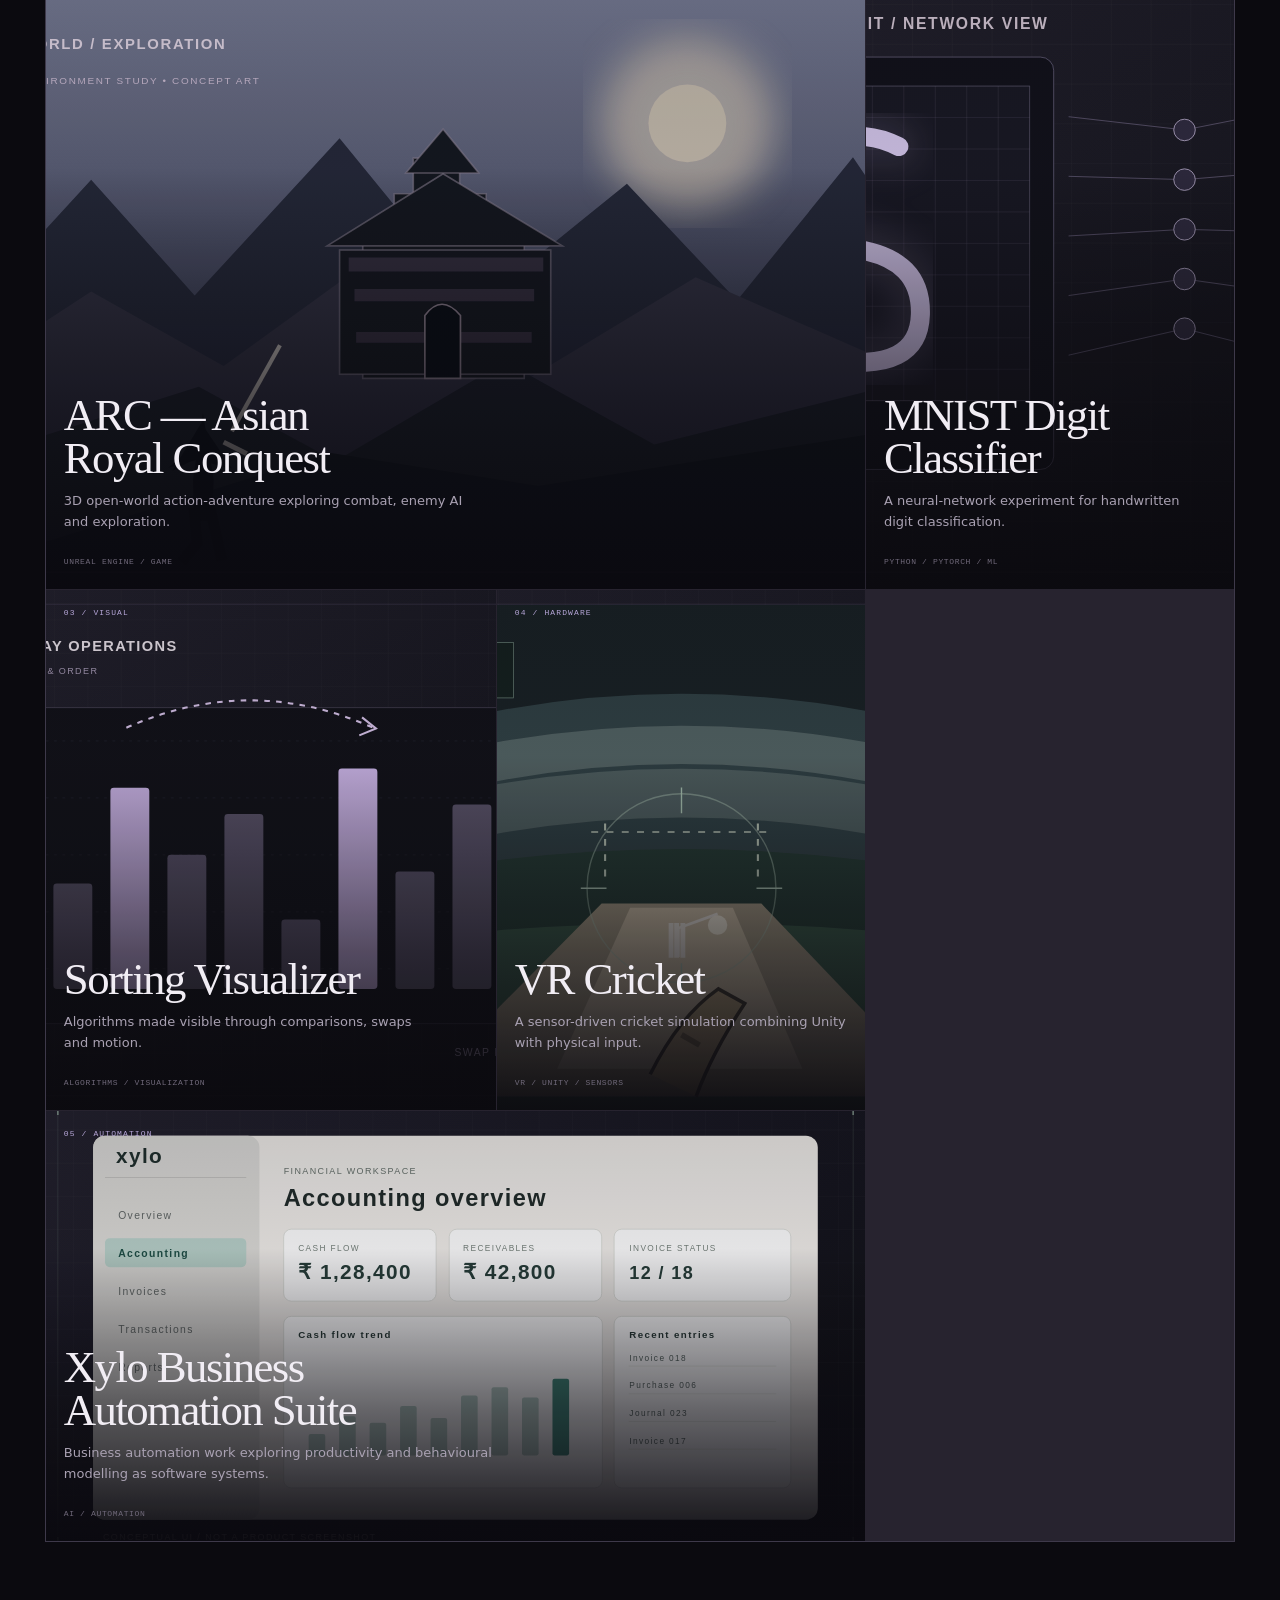
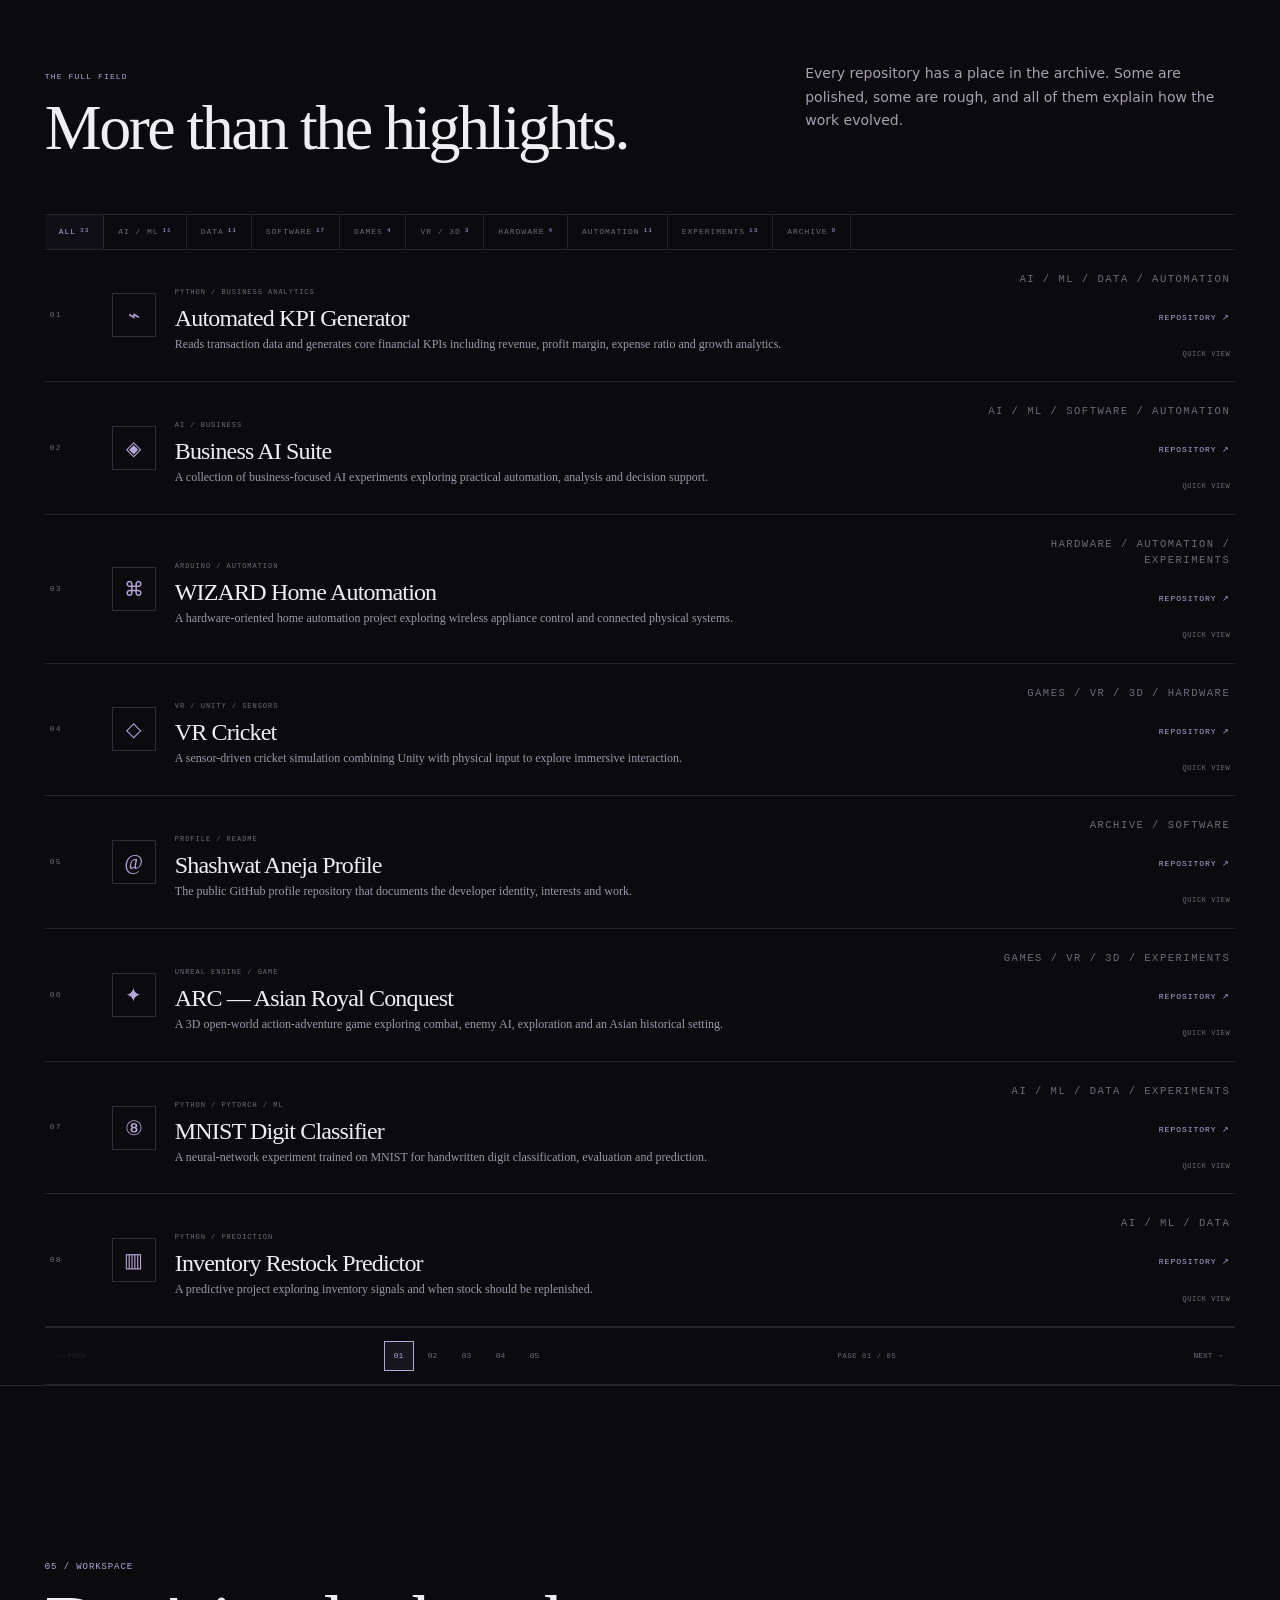
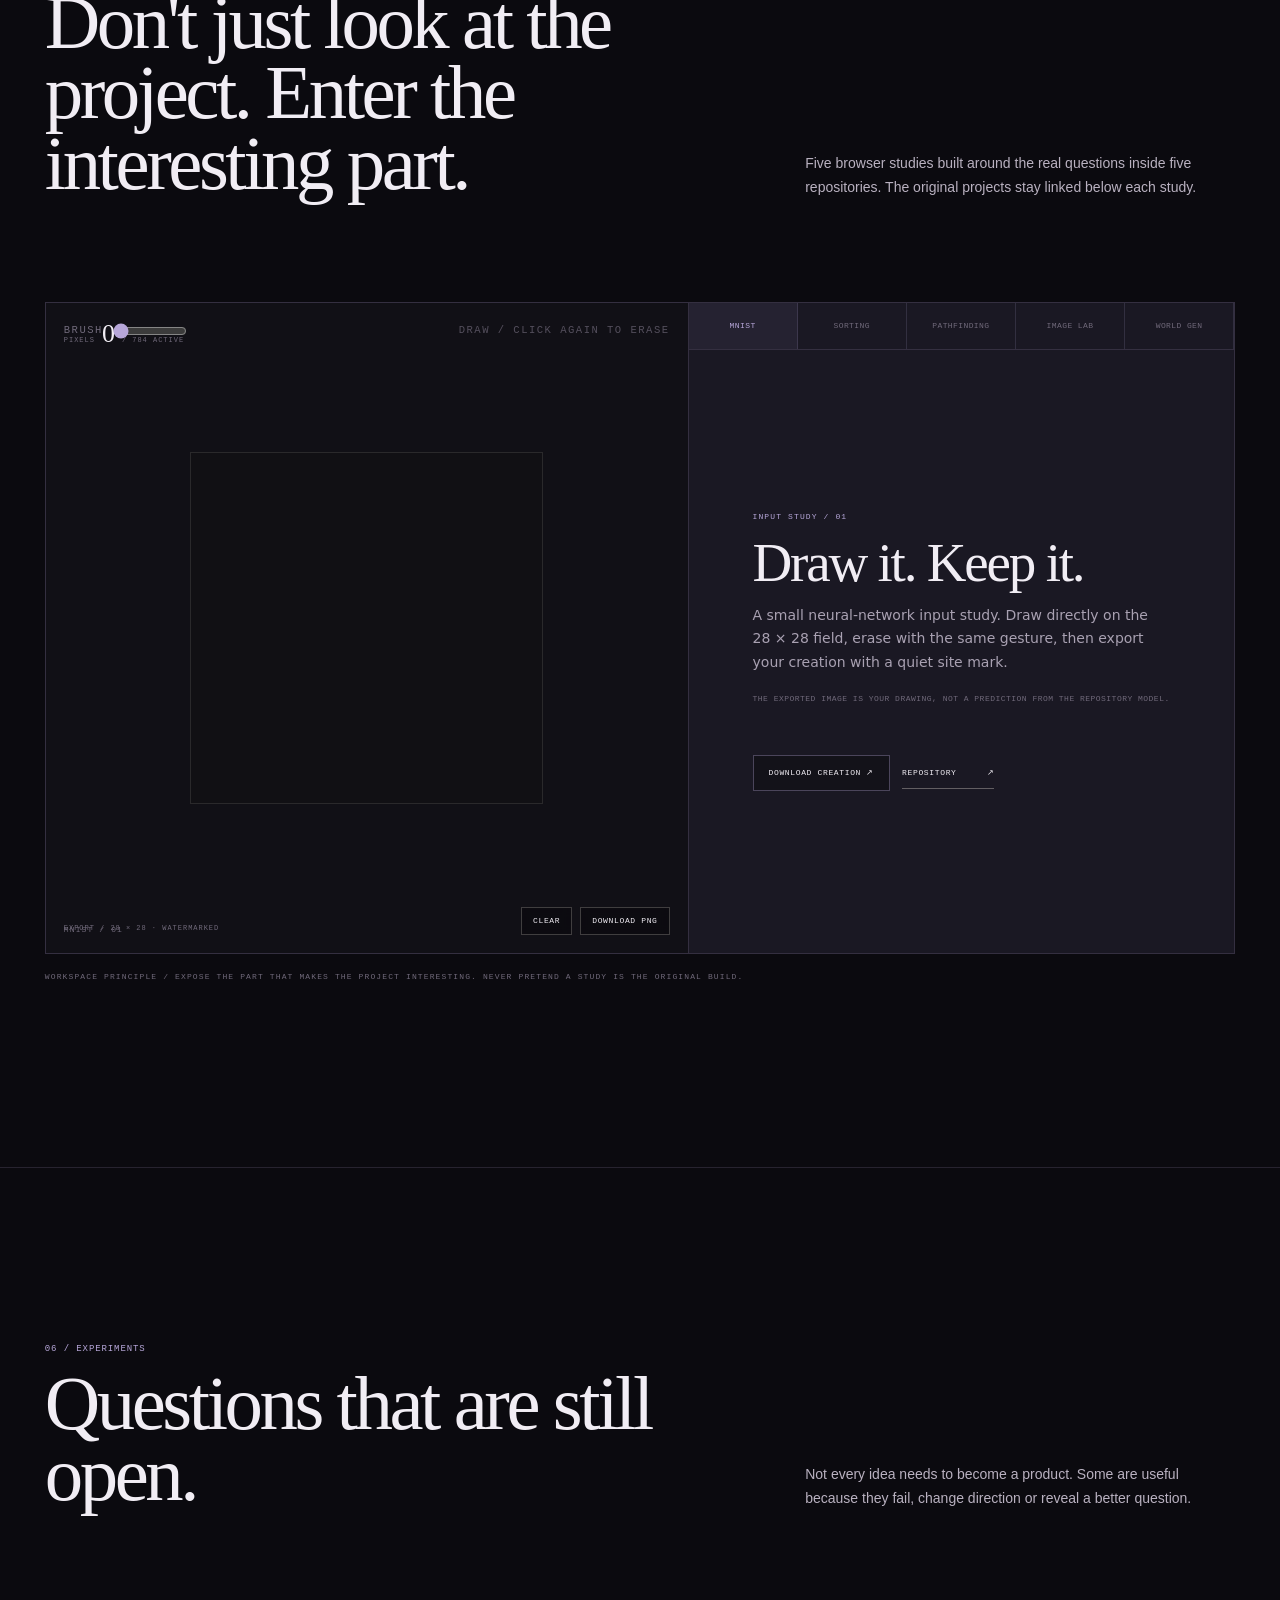
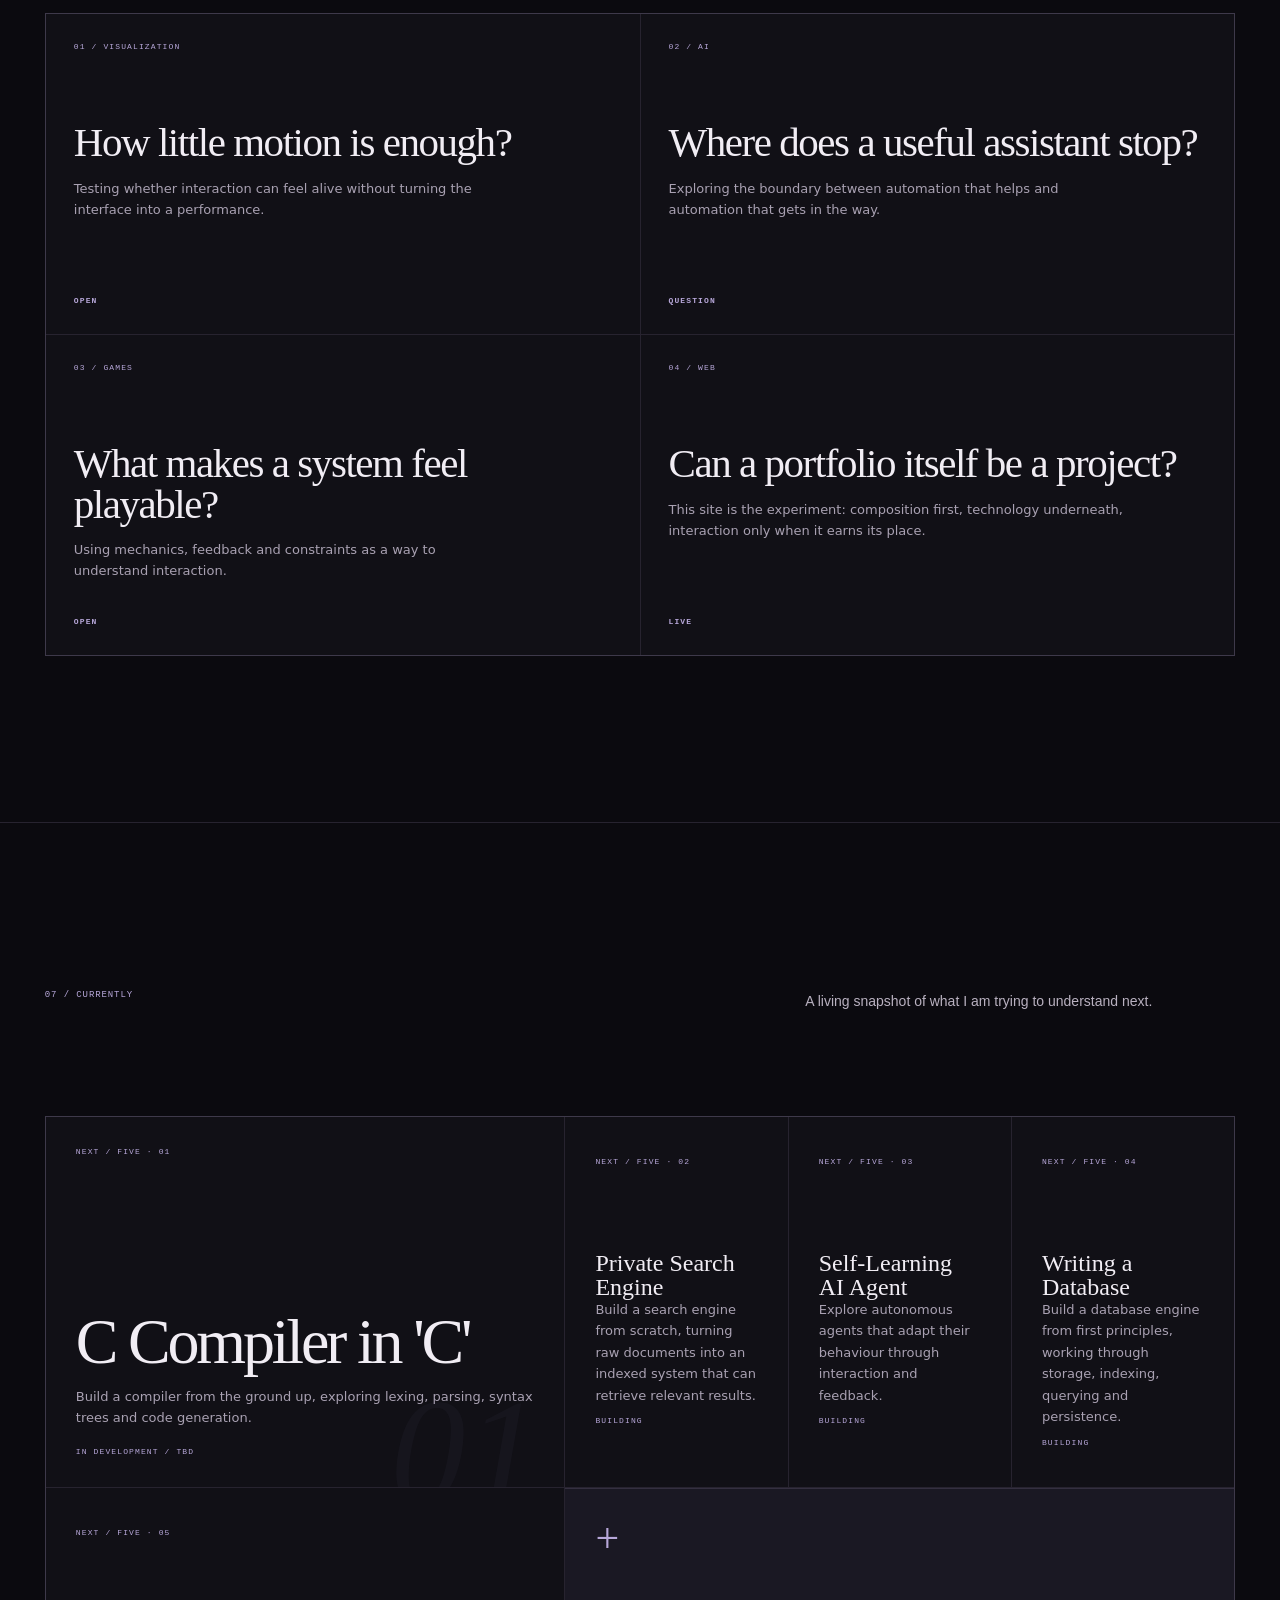
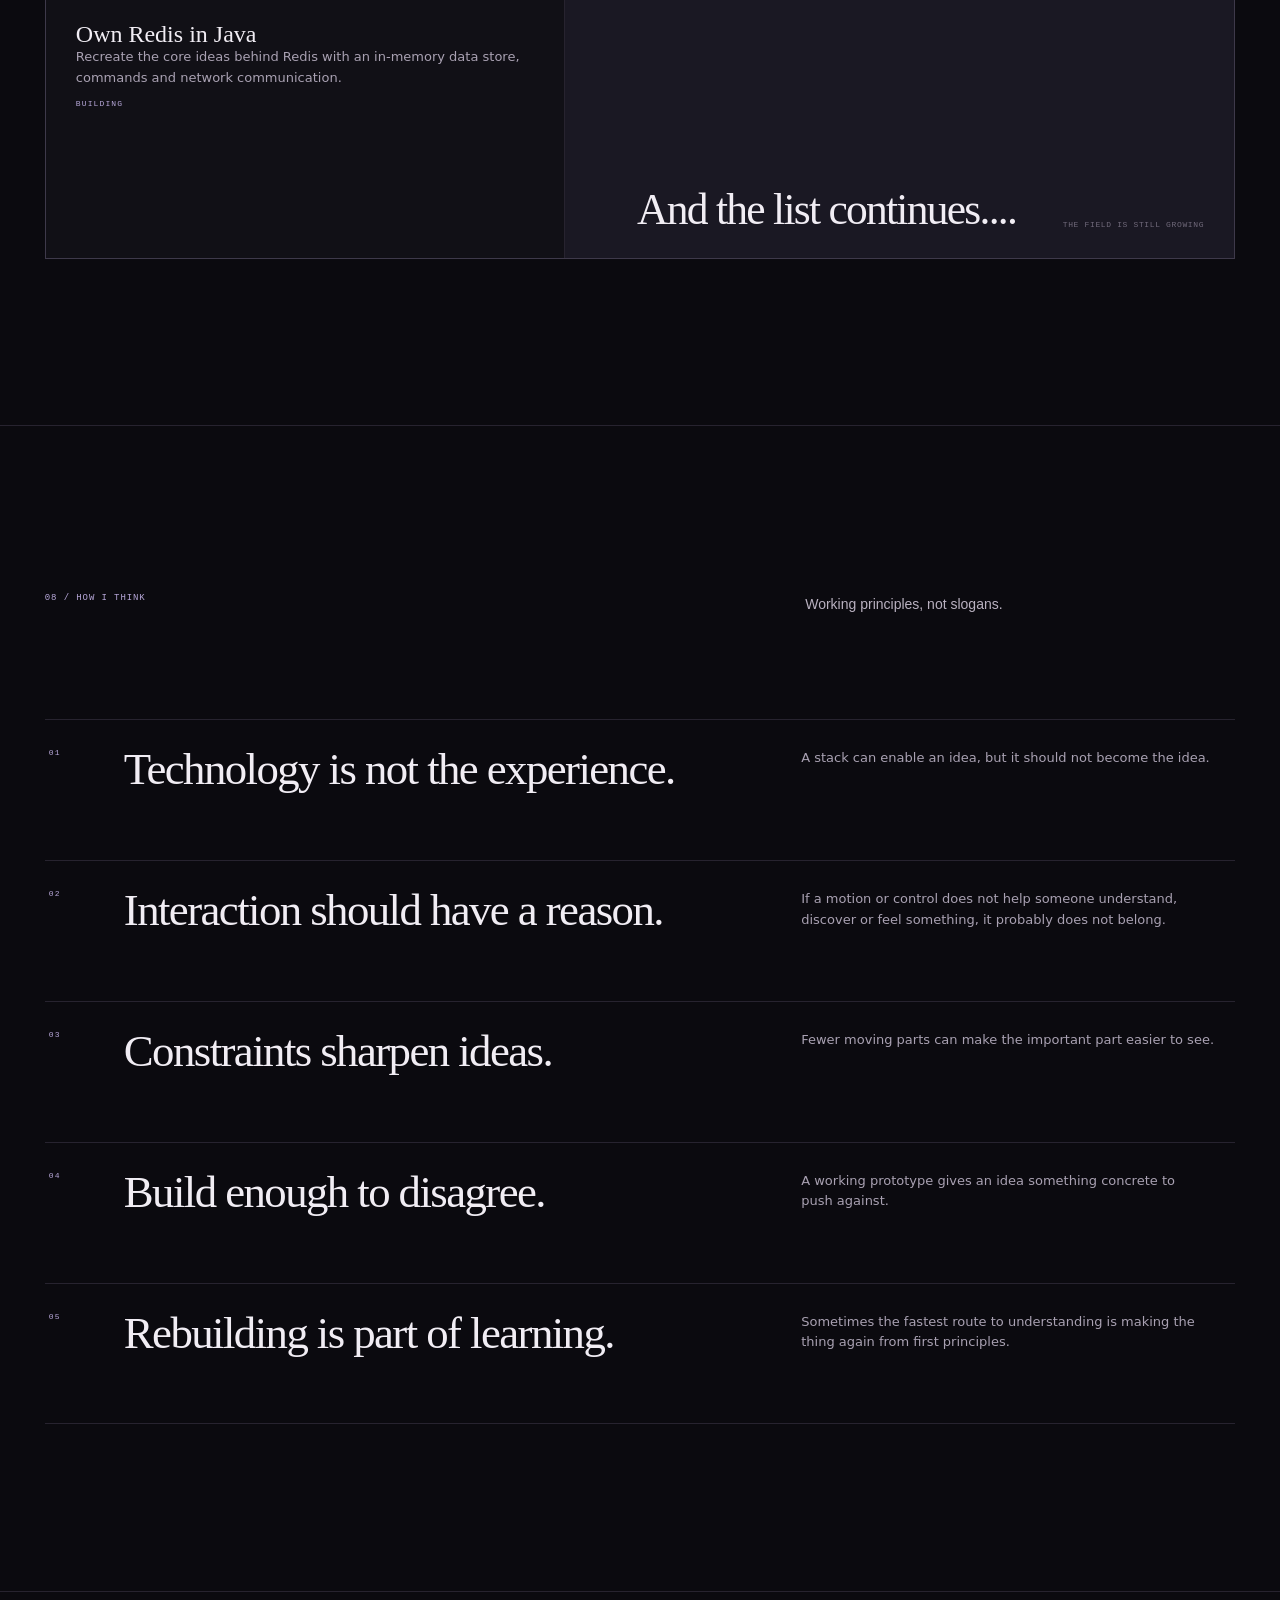
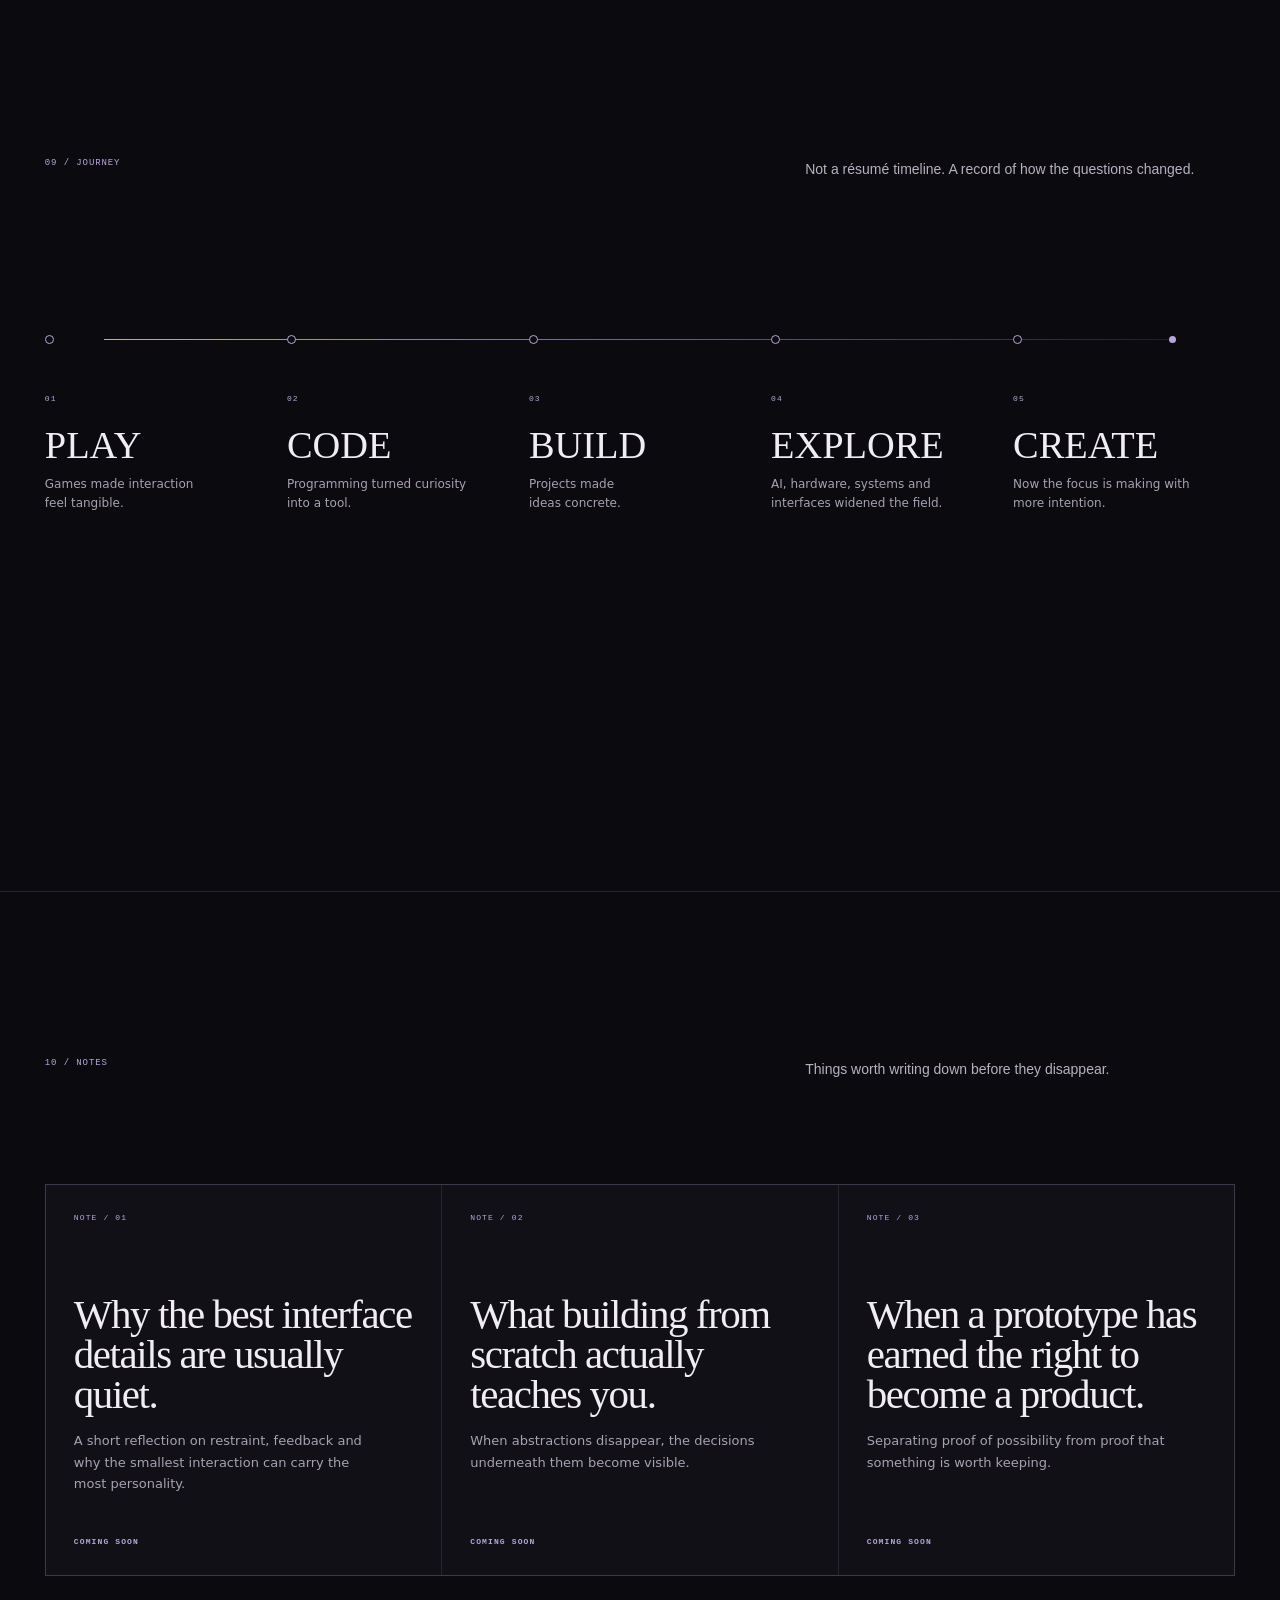
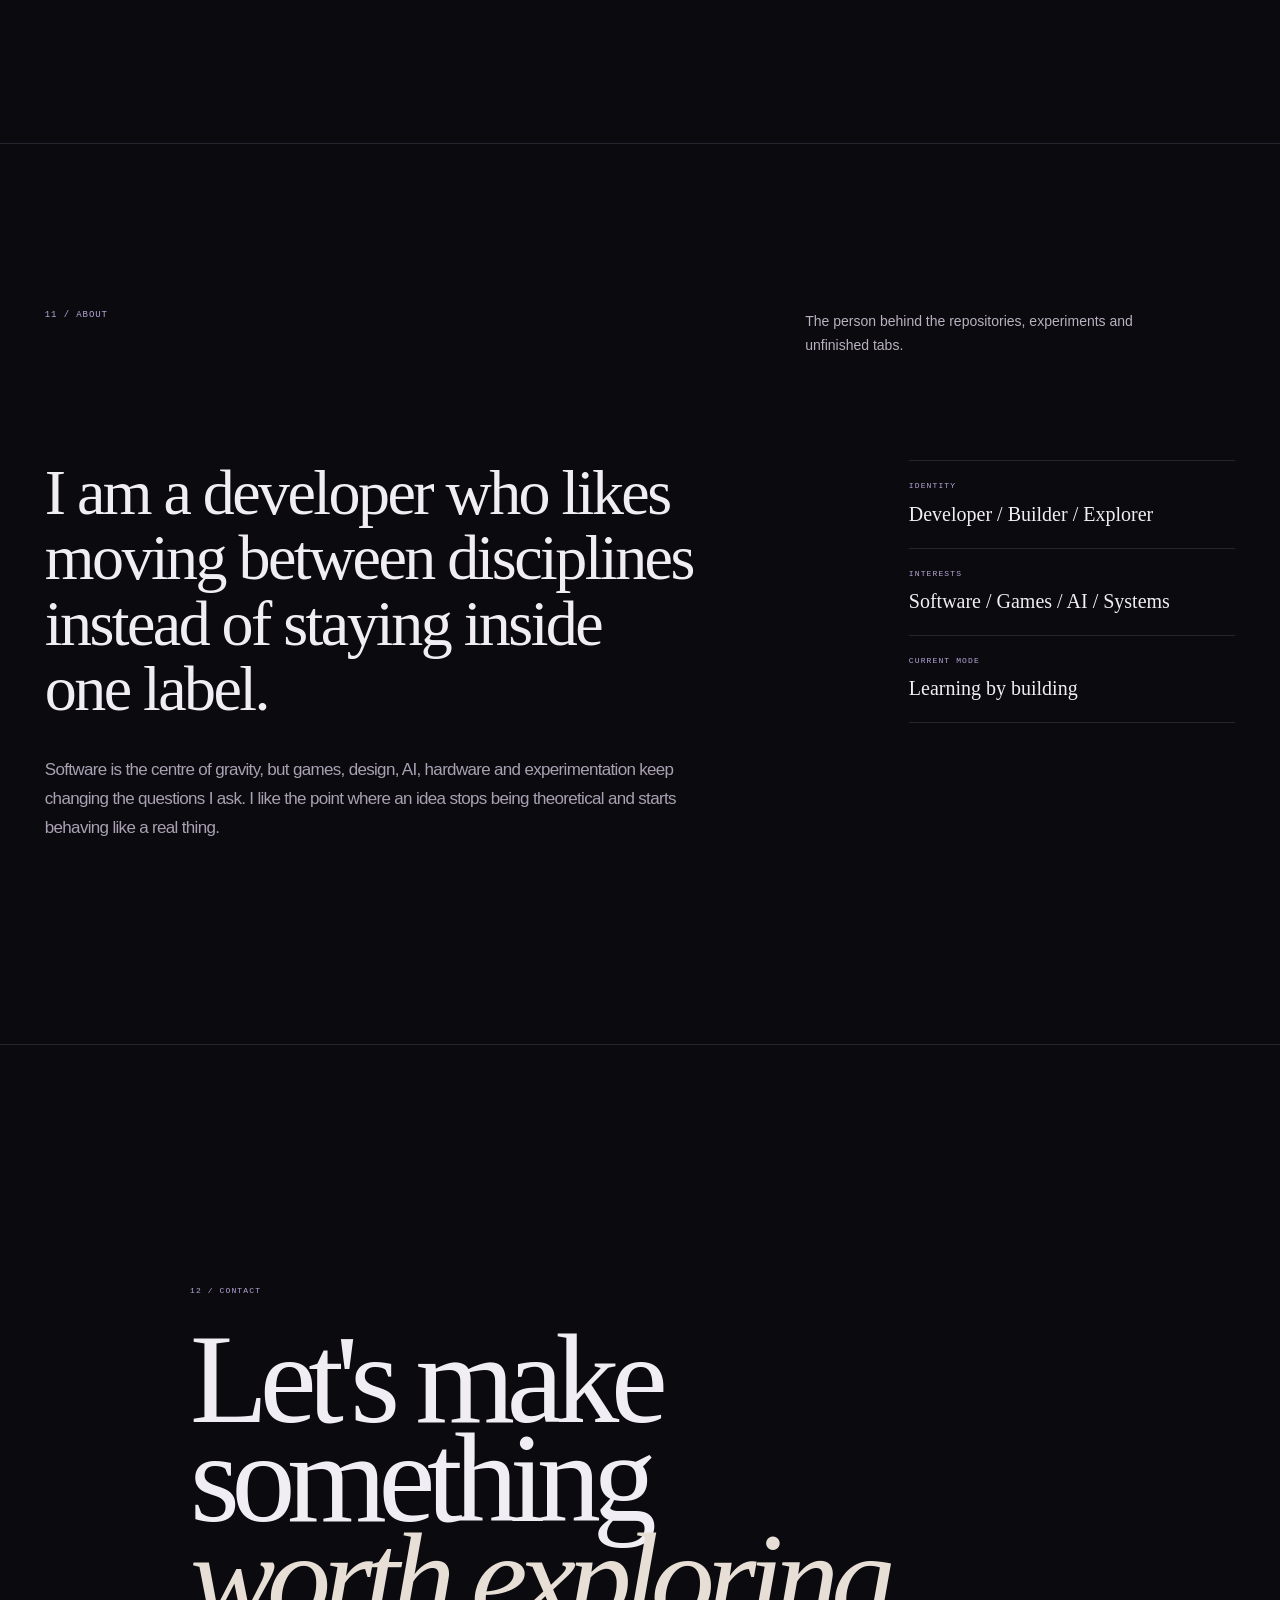
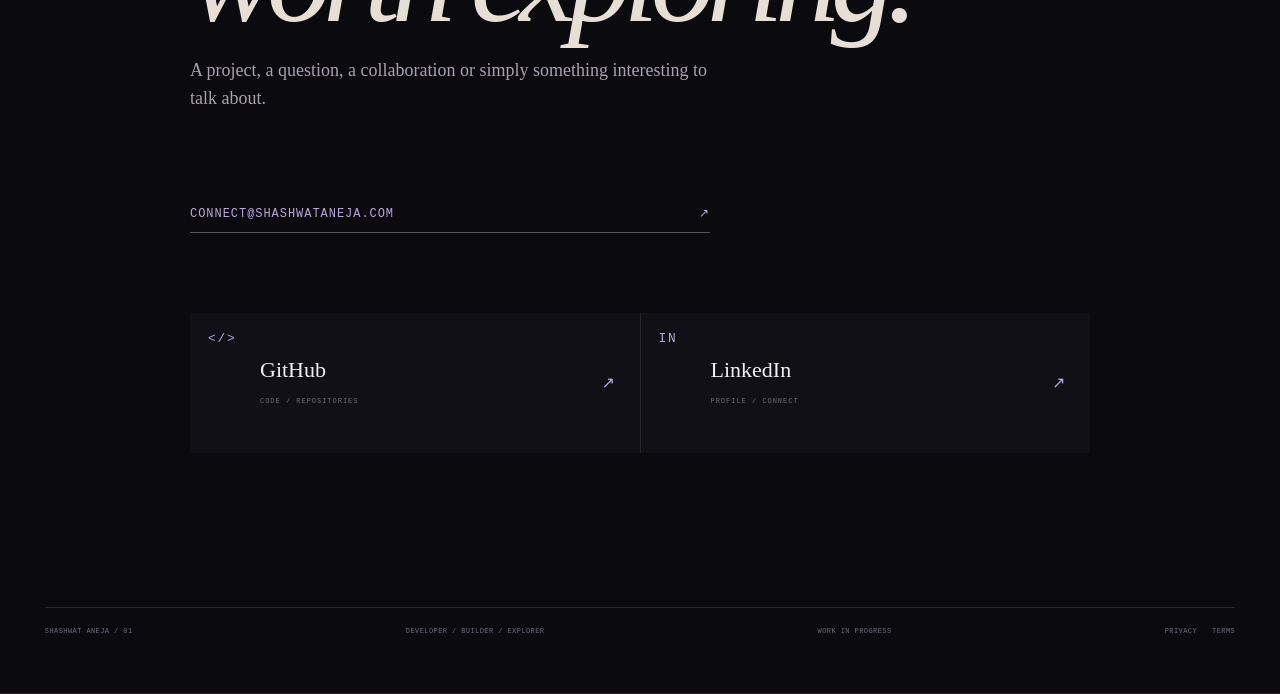
==== commit c91e748c: "Correct nested project card markup after image replacement" ====
--- a/index.html
+++ b/index.html
@@ -132,10 +132,10 @@
     <div class="section-lead section-lead--work"><div><span class="mono">04 / SELECTED WORK</span><h2>Five projects to start with.</h2><div class="work-intent mono">BUILDING IS THE EXPLANATION.</div></div><p>Five different questions, five different ways of building. The archive below shows the rest of the trail.</p></div>
     <div class="selected-grid">
       <a class="selected-project selected-project--wide" href="projects/arc/" data-cursor-label="VIEW"><span class="mono">01 / GAME</span><div class="project-art project-art--arc"><img class="project-art__image" src="assets/project-visuals/arc.svg" alt="ARC open-world fortress and mountains concept illustration" loading="lazy" decoding="async" width="1200" height="760"></div><div class="selected-project__copy"><h3>ARC — Asian Royal Conquest</h3><p>3D open-world action-adventure exploring combat, enemy AI and exploration.</p><small class="mono">UNREAL ENGINE / GAME</small></div></a>
-      <a class="selected-project selected-project--tall" href="projects/mnist/" data-cursor-label="VIEW"><span class="mono">02 / AI</span><div class="project-art project-art--mnist"><img class="project-art__image" src="assets/project-visuals/mnist.svg" alt="Handwritten digit and neural network classification illustration" loading="lazy" decoding="async" width="1200" height="760"></div></div><div class="selected-project__copy"><h3>MNIST Digit Classifier</h3><p>A neural-network experiment for handwritten digit classification.</p><small class="mono">PYTHON / PYTORCH / ML</small></div></a>
+      <a class="selected-project selected-project--tall" href="projects/mnist/" data-cursor-label="VIEW"><span class="mono">02 / AI</span><div class="project-art project-art--mnist"><img class="project-art__image" src="assets/project-visuals/mnist.svg" alt="Handwritten digit and neural network classification illustration" loading="lazy" decoding="async" width="1200" height="760"></div><div class="selected-project__copy"><h3>MNIST Digit Classifier</h3><p>A neural-network experiment for handwritten digit classification.</p><small class="mono">PYTHON / PYTORCH / ML</small></div></a>
       <a class="selected-project" href="projects/sorting/" data-cursor-label="VIEW"><span class="mono">03 / VISUAL</span><div class="project-art project-art--sort"><img class="project-art__image" src="assets/project-visuals/sorting.svg" alt="Sorting algorithm comparison bar chart illustration" loading="lazy" decoding="async" width="1200" height="760"></div><div class="selected-project__copy"><h3>Sorting Visualizer</h3><p>Algorithms made visible through comparisons, swaps and motion.</p><small class="mono">ALGORITHMS / VISUALIZATION</small></div></a>
       <a class="selected-project" href="projects/vr-cricket/" data-cursor-label="VIEW"><span class="mono">04 / HARDWARE</span><div class="project-art project-art--vr"><img class="project-art__image" src="assets/project-visuals/vr-cricket.svg" alt="VR cricket batting perspective illustration" loading="lazy" decoding="async" width="1200" height="760"></div><div class="selected-project__copy"><h3>VR Cricket</h3><p>A sensor-driven cricket simulation combining Unity with physical input.</p><small class="mono">VR / UNITY / SENSORS</small></div></a>
-      <a class="selected-project selected-project--wide" href="projects/xylo/" data-cursor-label="VIEW"><span class="mono">05 / AUTOMATION</span><div class="project-art project-art--xylo"><img class="project-art__image" src="assets/project-visuals/xylo.svg" alt="Xylo accounting dashboard concept illustration" loading="lazy" decoding="async" width="1200" height="760"></div></div><div class="selected-project__copy"><h3>Xylo Business Automation Suite</h3><p>Business automation work exploring productivity and behavioural modelling as software systems.</p><small class="mono">AI / AUTOMATION</small></div></a>
+      <a class="selected-project selected-project--wide" href="projects/xylo/" data-cursor-label="VIEW"><span class="mono">05 / AUTOMATION</span><div class="project-art project-art--xylo"><img class="project-art__image" src="assets/project-visuals/xylo.svg" alt="Xylo accounting dashboard concept illustration" loading="lazy" decoding="async" width="1200" height="760"></div><div class="selected-project__copy"><h3>Xylo Business Automation Suite</h3><p>Business automation work exploring productivity and behavioural modelling as software systems.</p><small class="mono">AI / AUTOMATION</small></div></a>
     </div>
     <div class="archive-intro"><div><span class="mono">THE FULL FIELD</span><h3>More than the highlights.</h3></div><p>Every repository has a place in the archive. Some are polished, some are rough, and all of them explain how the work evolved.</p></div>
     <div class="archive-controls" data-project-controls aria-label="Project archive categories"></div>
--- a/css/field.css
+++ b/css/field.css
@@ -1119,3 +1119,16 @@
 .v22-reveal{opacity:0;transform:translateY(18px);transition:opacity .65s ease,transform .75s var(--ease);}
 .v22-reveal.is-visible{opacity:1;transform:none;}
 @media(prefers-reduced-motion:reduce){.v22-reveal{opacity:1;transform:none;transition:none!important}}
+
+/* Selected work: original project-specific SVG illustrations.
+   Assets are conceptual visuals rather than screenshots of running builds. */
+.selected-grid .project-art{padding:0;display:block;overflow:hidden}
+.selected-grid .project-art__image{display:block;width:100%;height:100%;object-fit:cover;object-position:center;transform:scale(1.015);transition:transform .8s var(--ease),filter .6s ease;filter:saturate(.9)}
+.selected-grid .selected-project:hover .project-art__image,
+.selected-grid .selected-project:focus-visible .project-art__image{transform:scale(1.065);filter:saturate(1.06)}
+.selected-grid .project-art--mnist .project-art__image{object-position:37% center}
+.selected-grid .project-art--sort .project-art__image{object-position:center}
+.selected-grid .project-art--vr .project-art__image{object-position:center}
+.selected-grid .project-art:after{z-index:1;background:linear-gradient(180deg,rgba(11,10,15,.13) 0%,rgba(11,10,15,.06) 32%,rgba(11,10,15,.60) 69%,rgba(11,10,15,.96) 100%)}
+.selected-grid .selected-project:focus-visible{outline:2px solid var(--lavender);outline-offset:-3px}
+@media (prefers-reduced-motion:reduce){.selected-grid .project-art__image{transition:none!important;transform:none!important}}
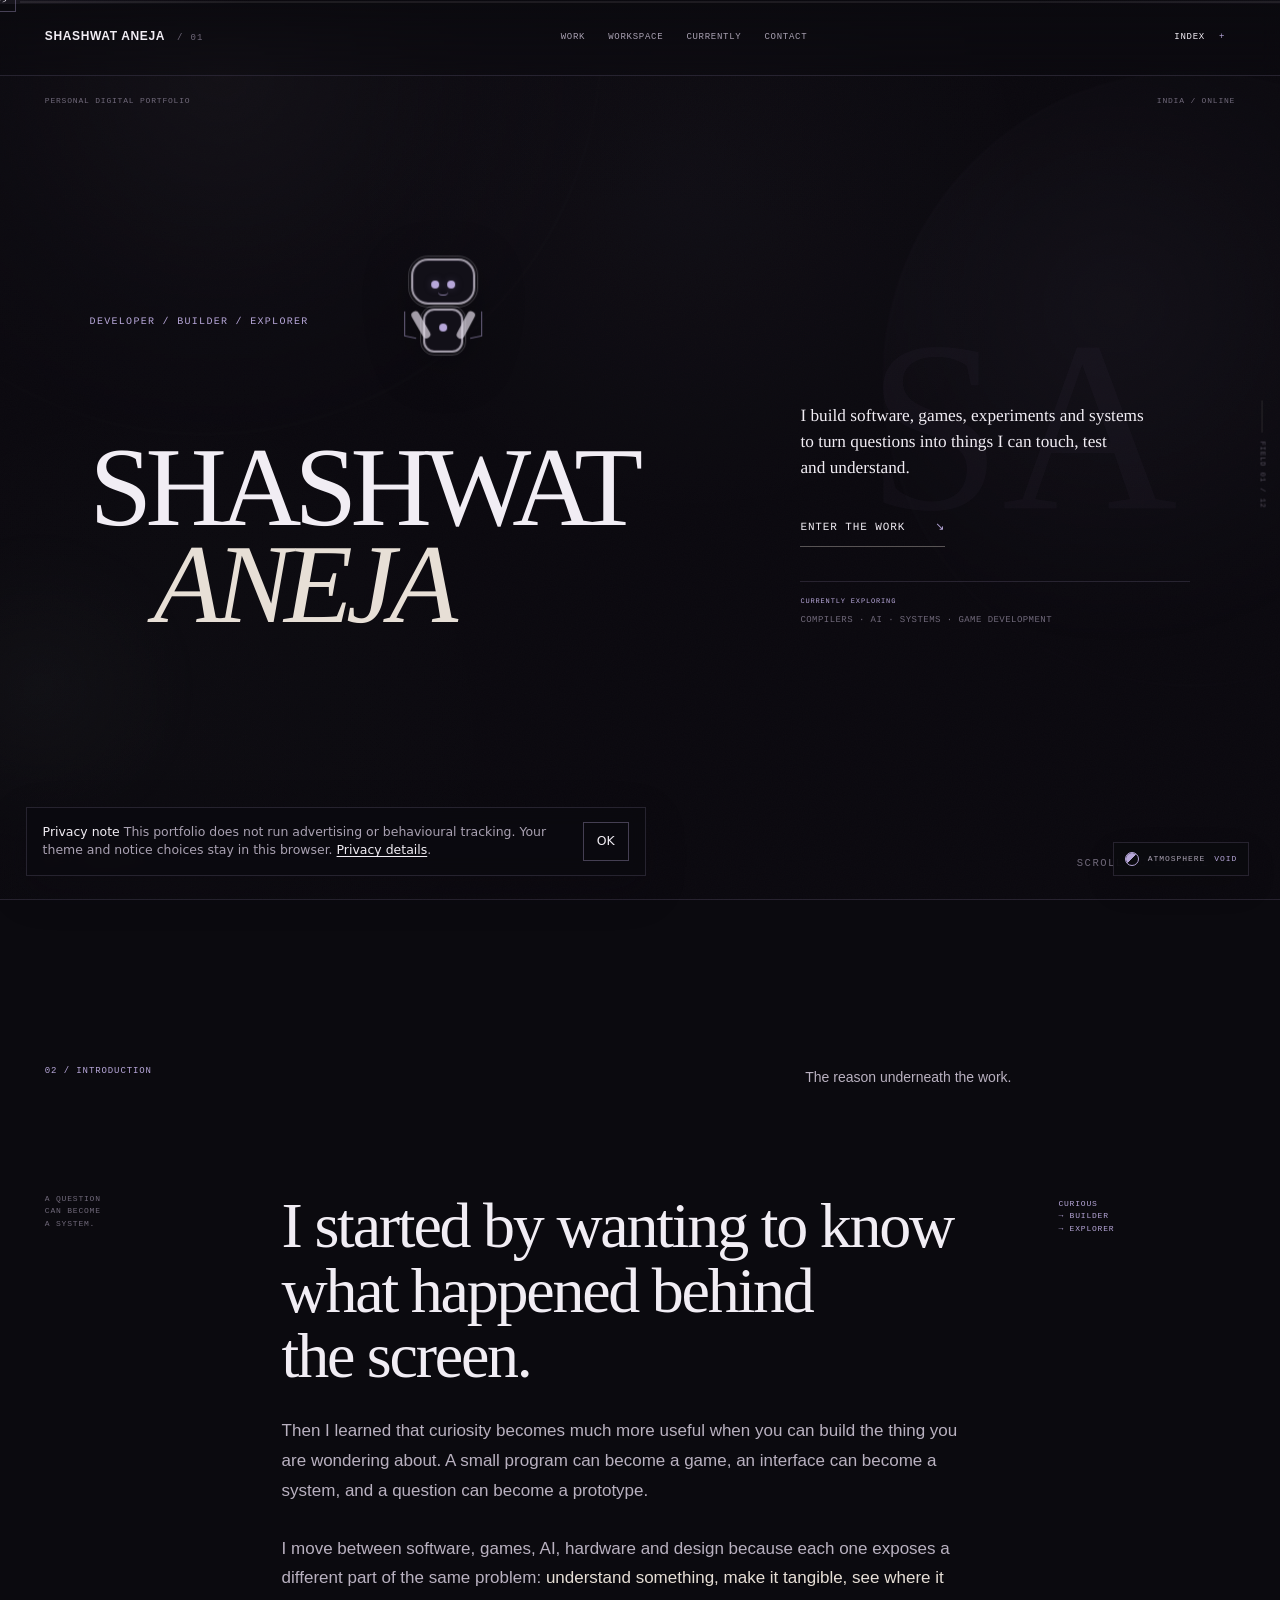
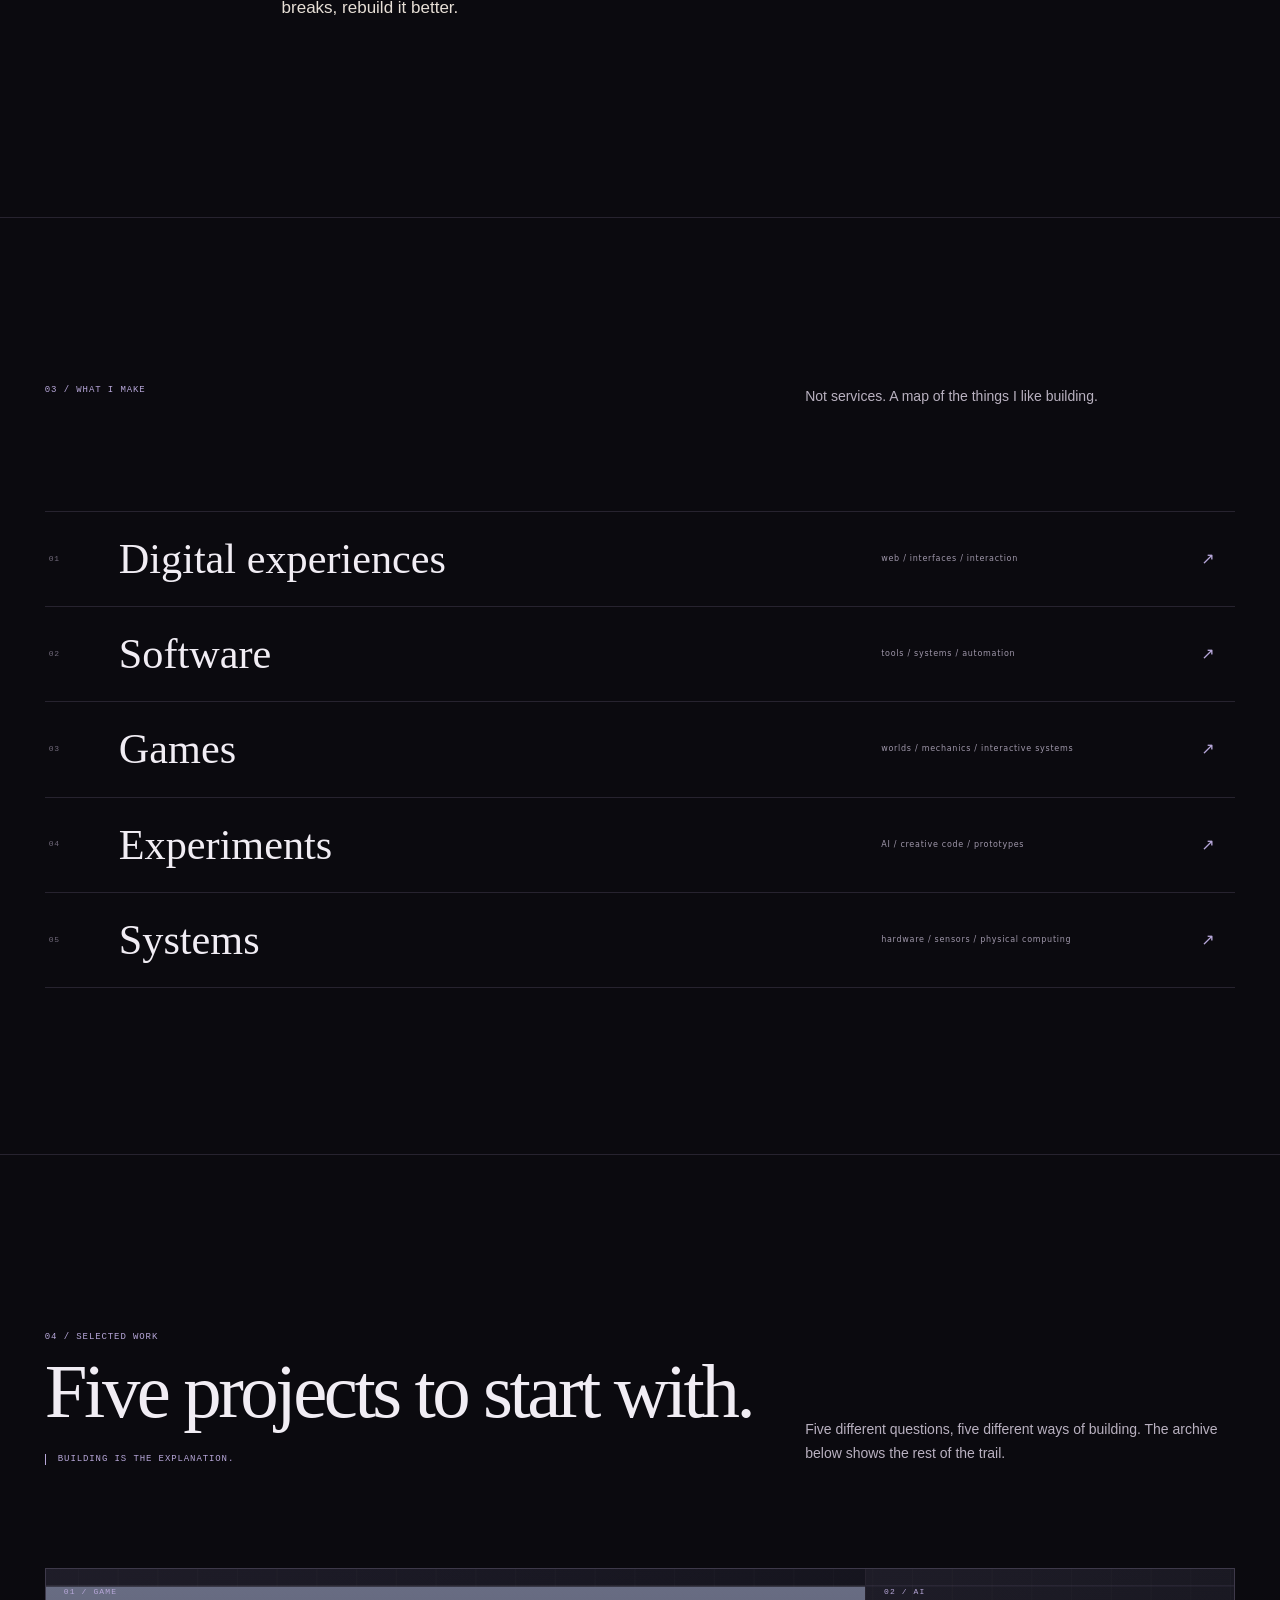
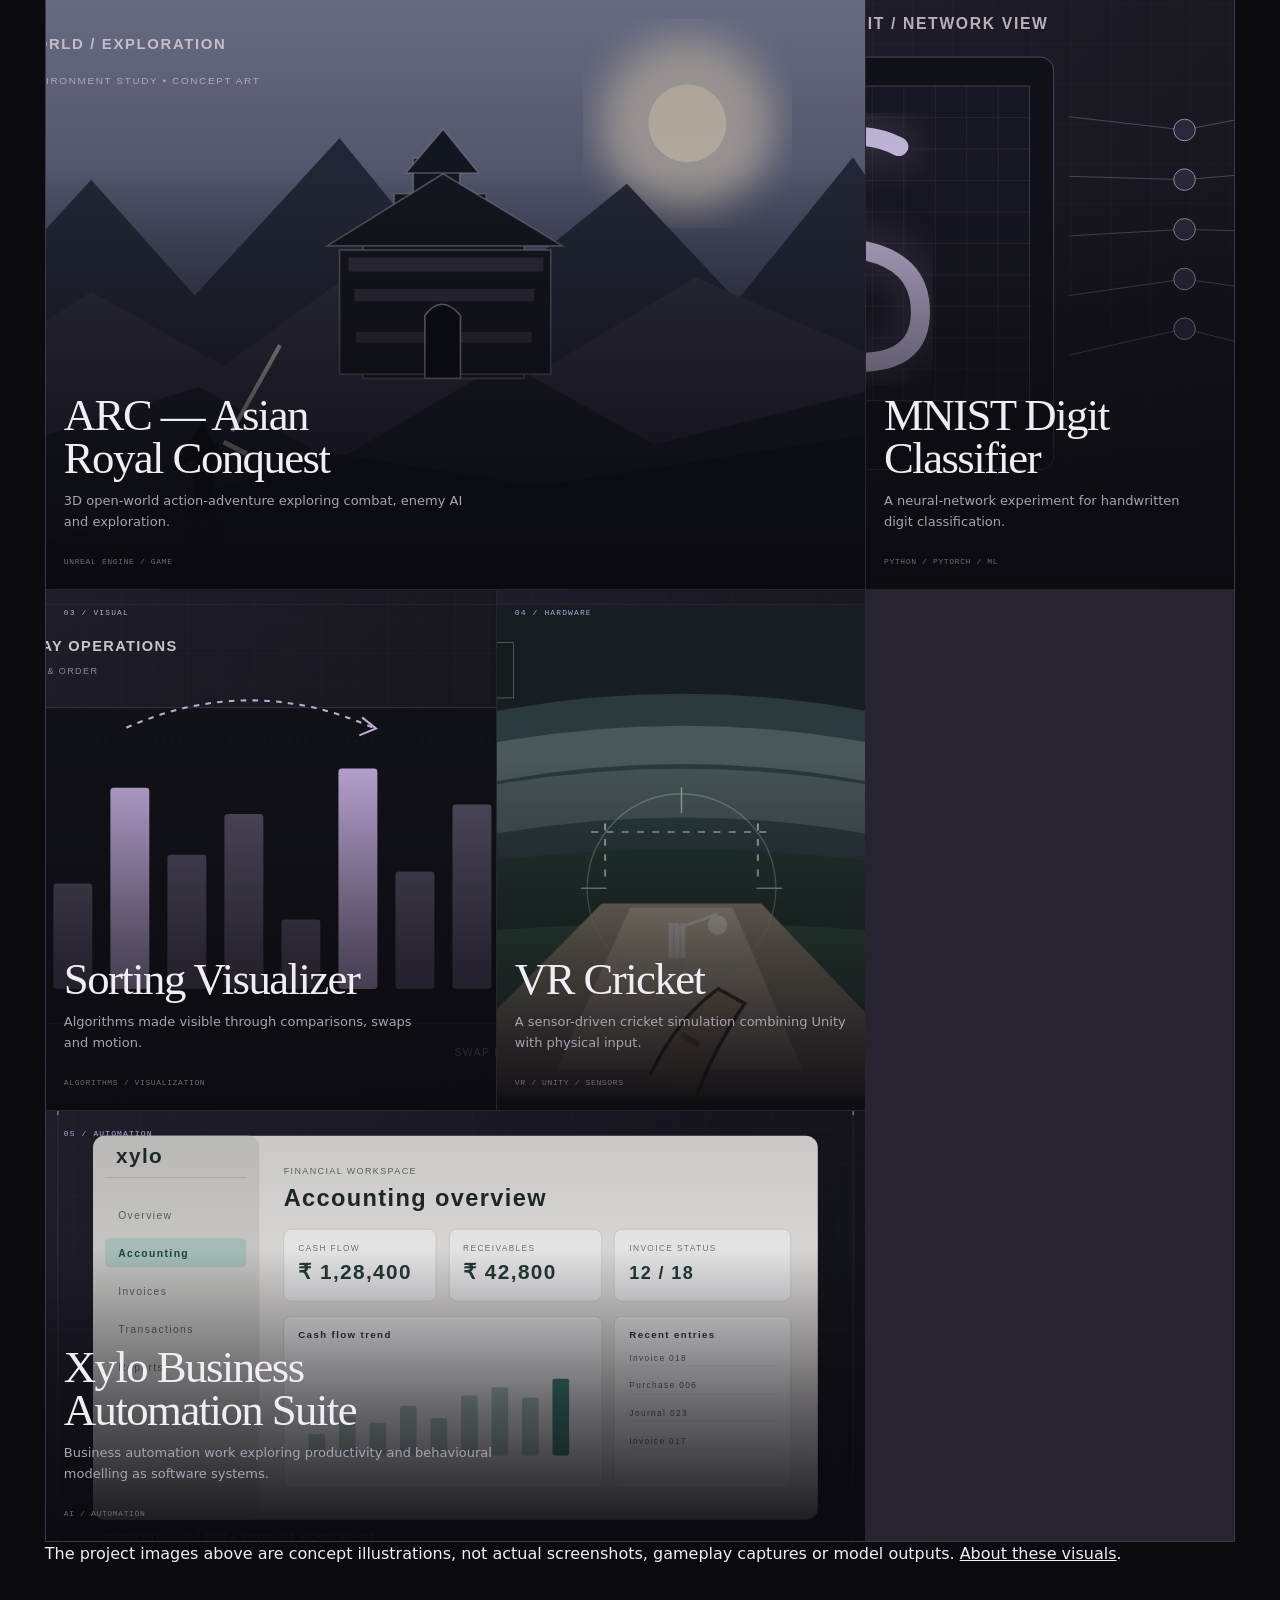
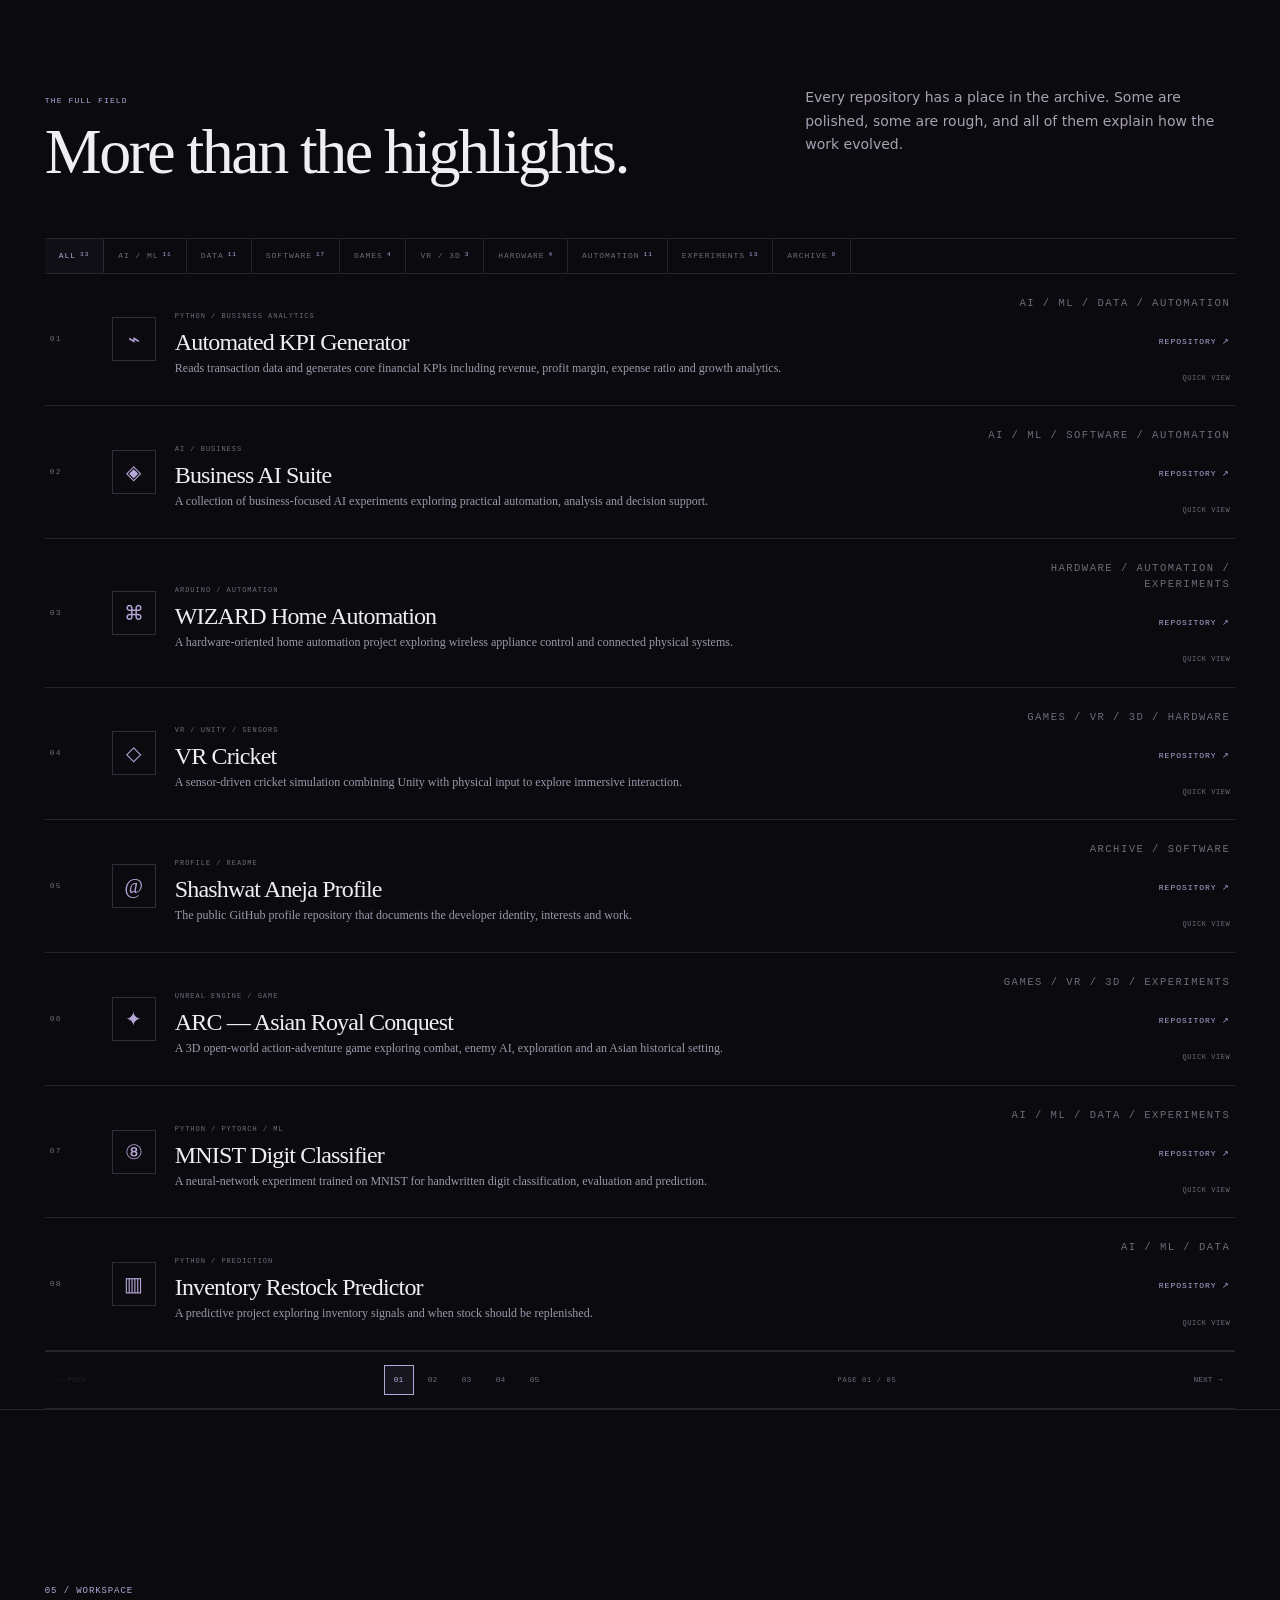
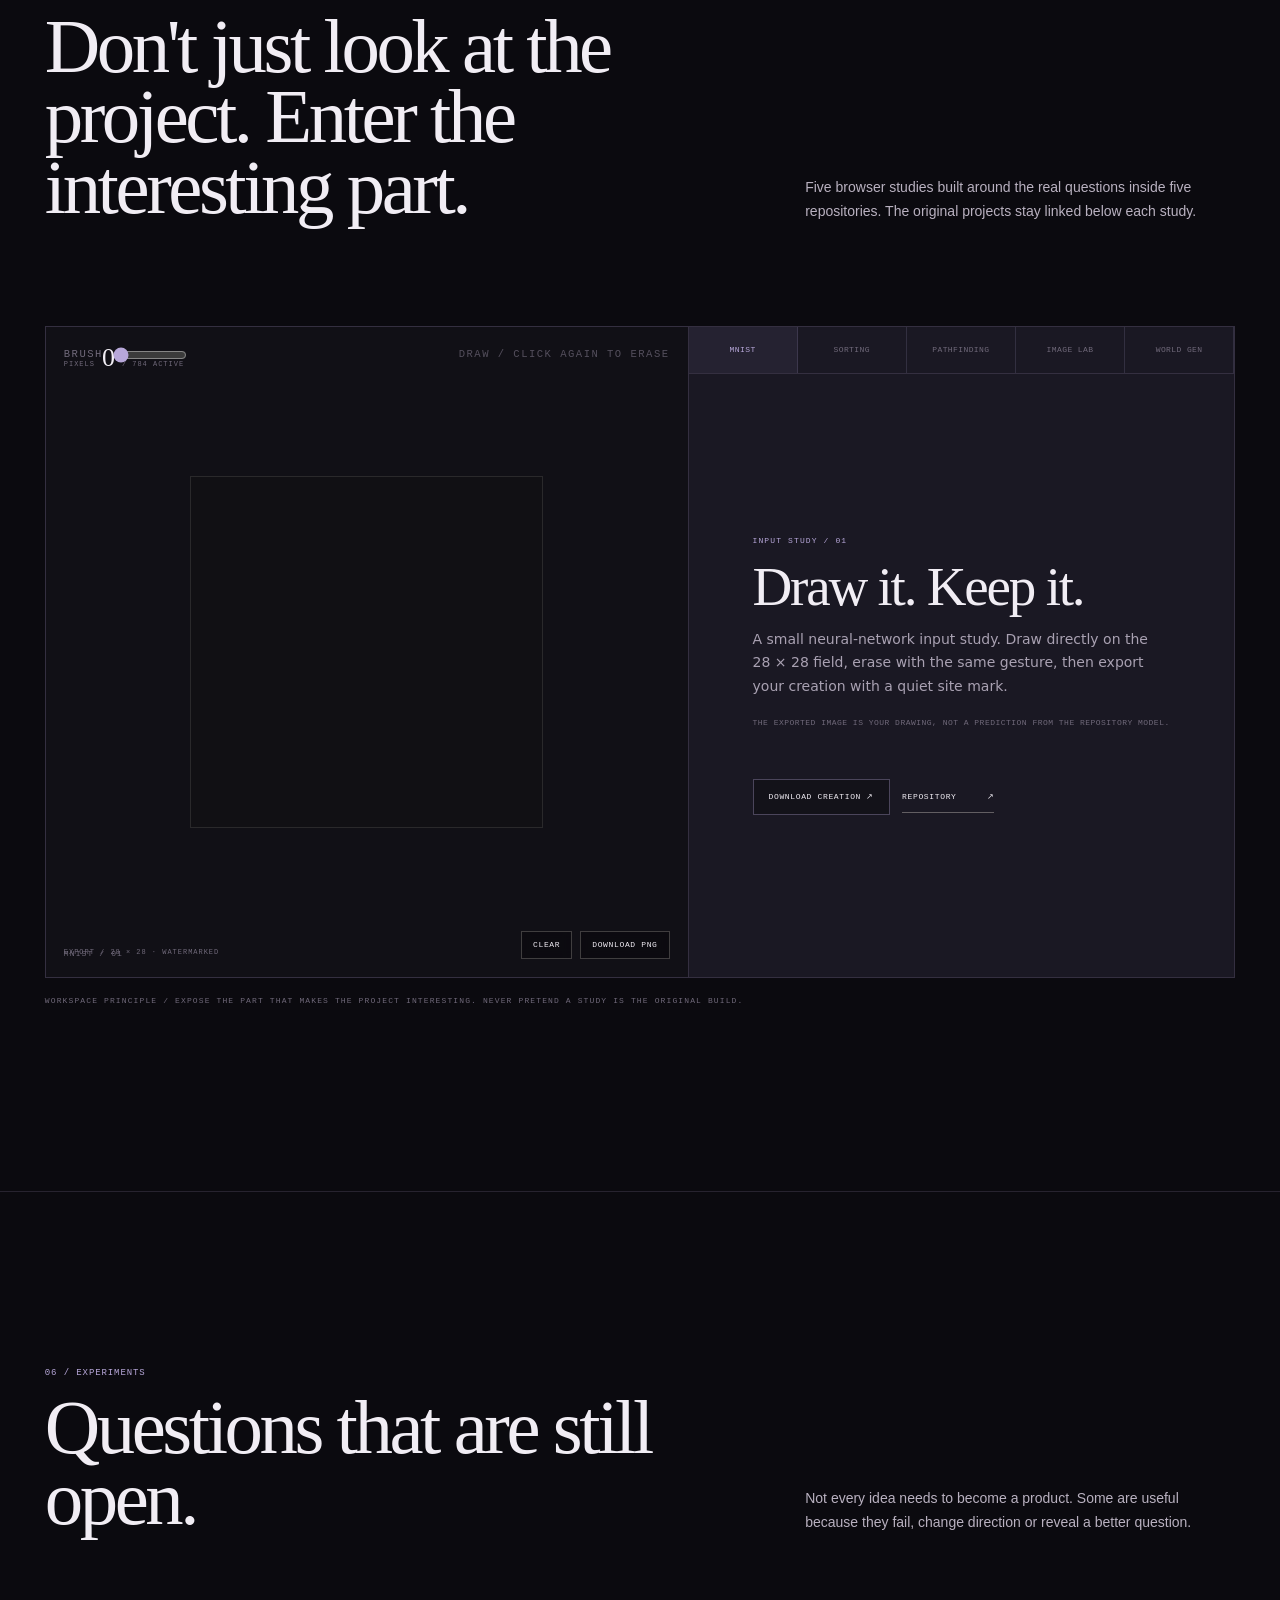
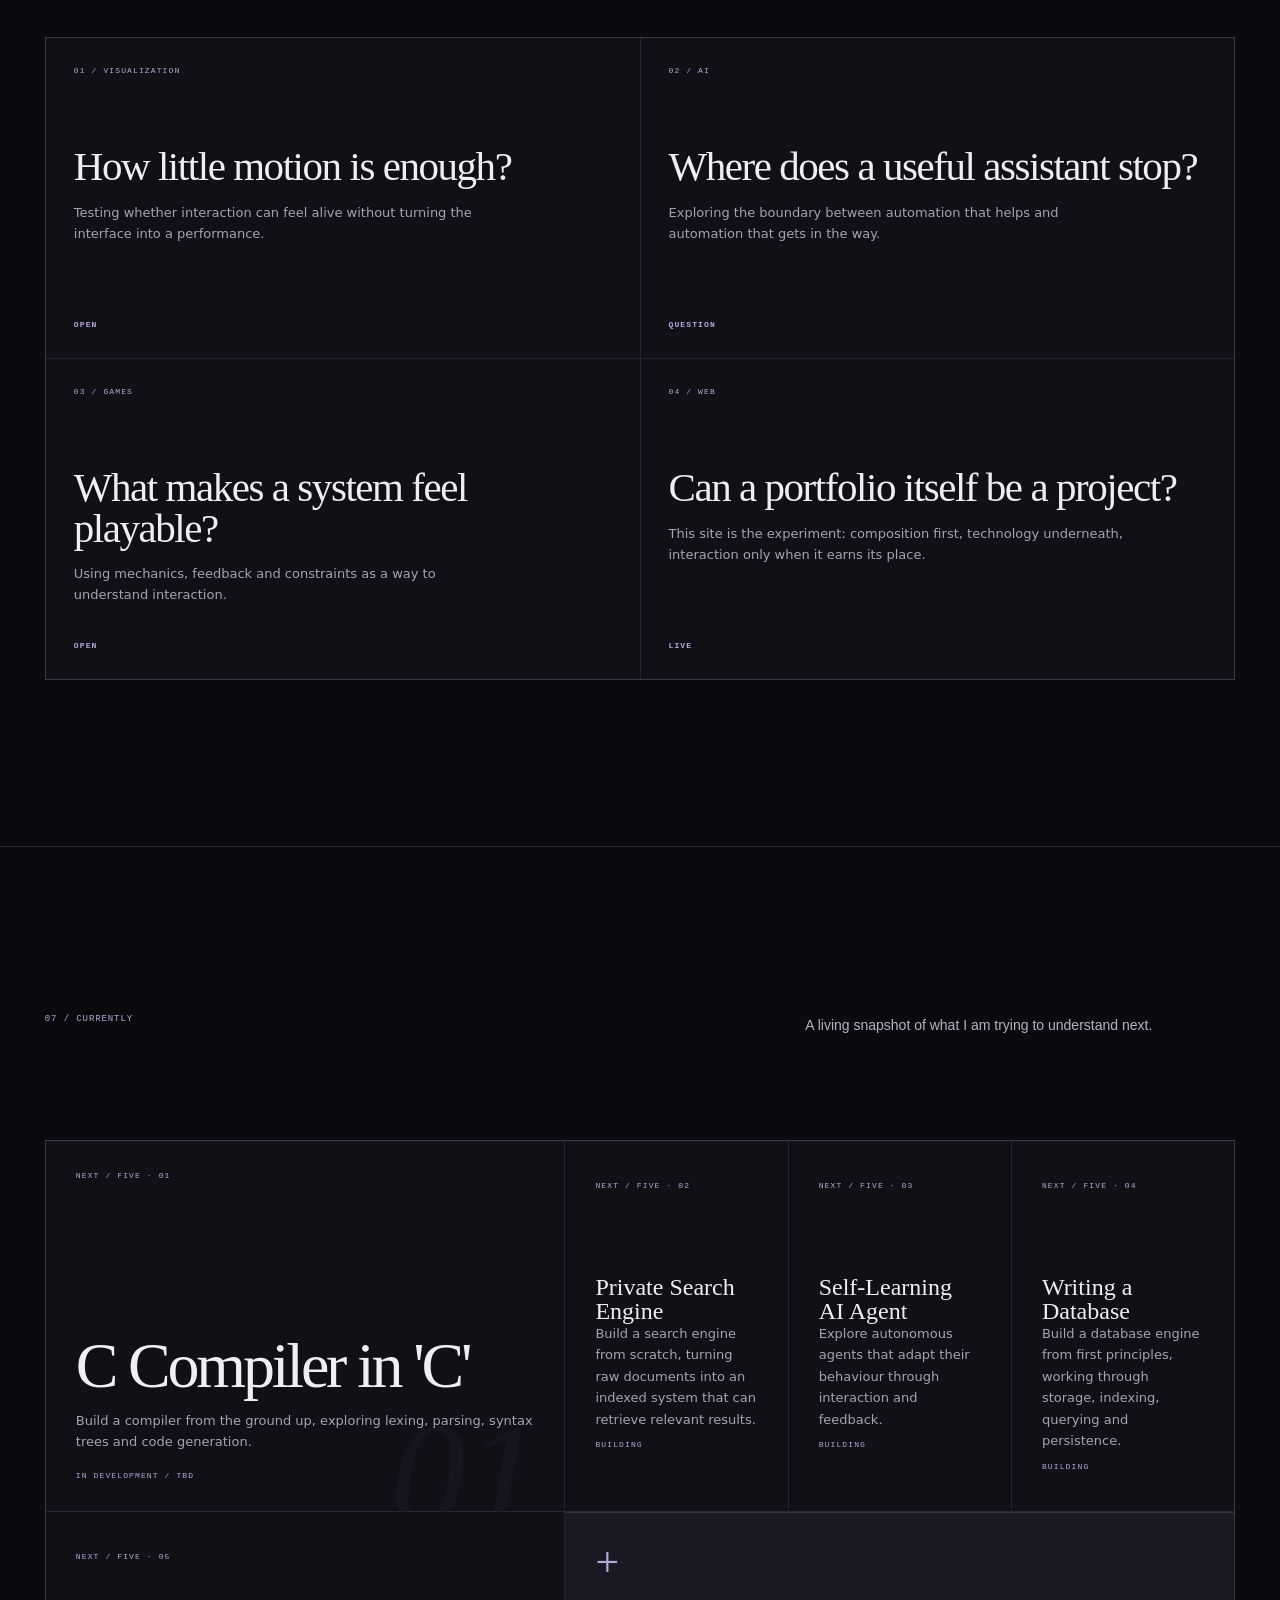
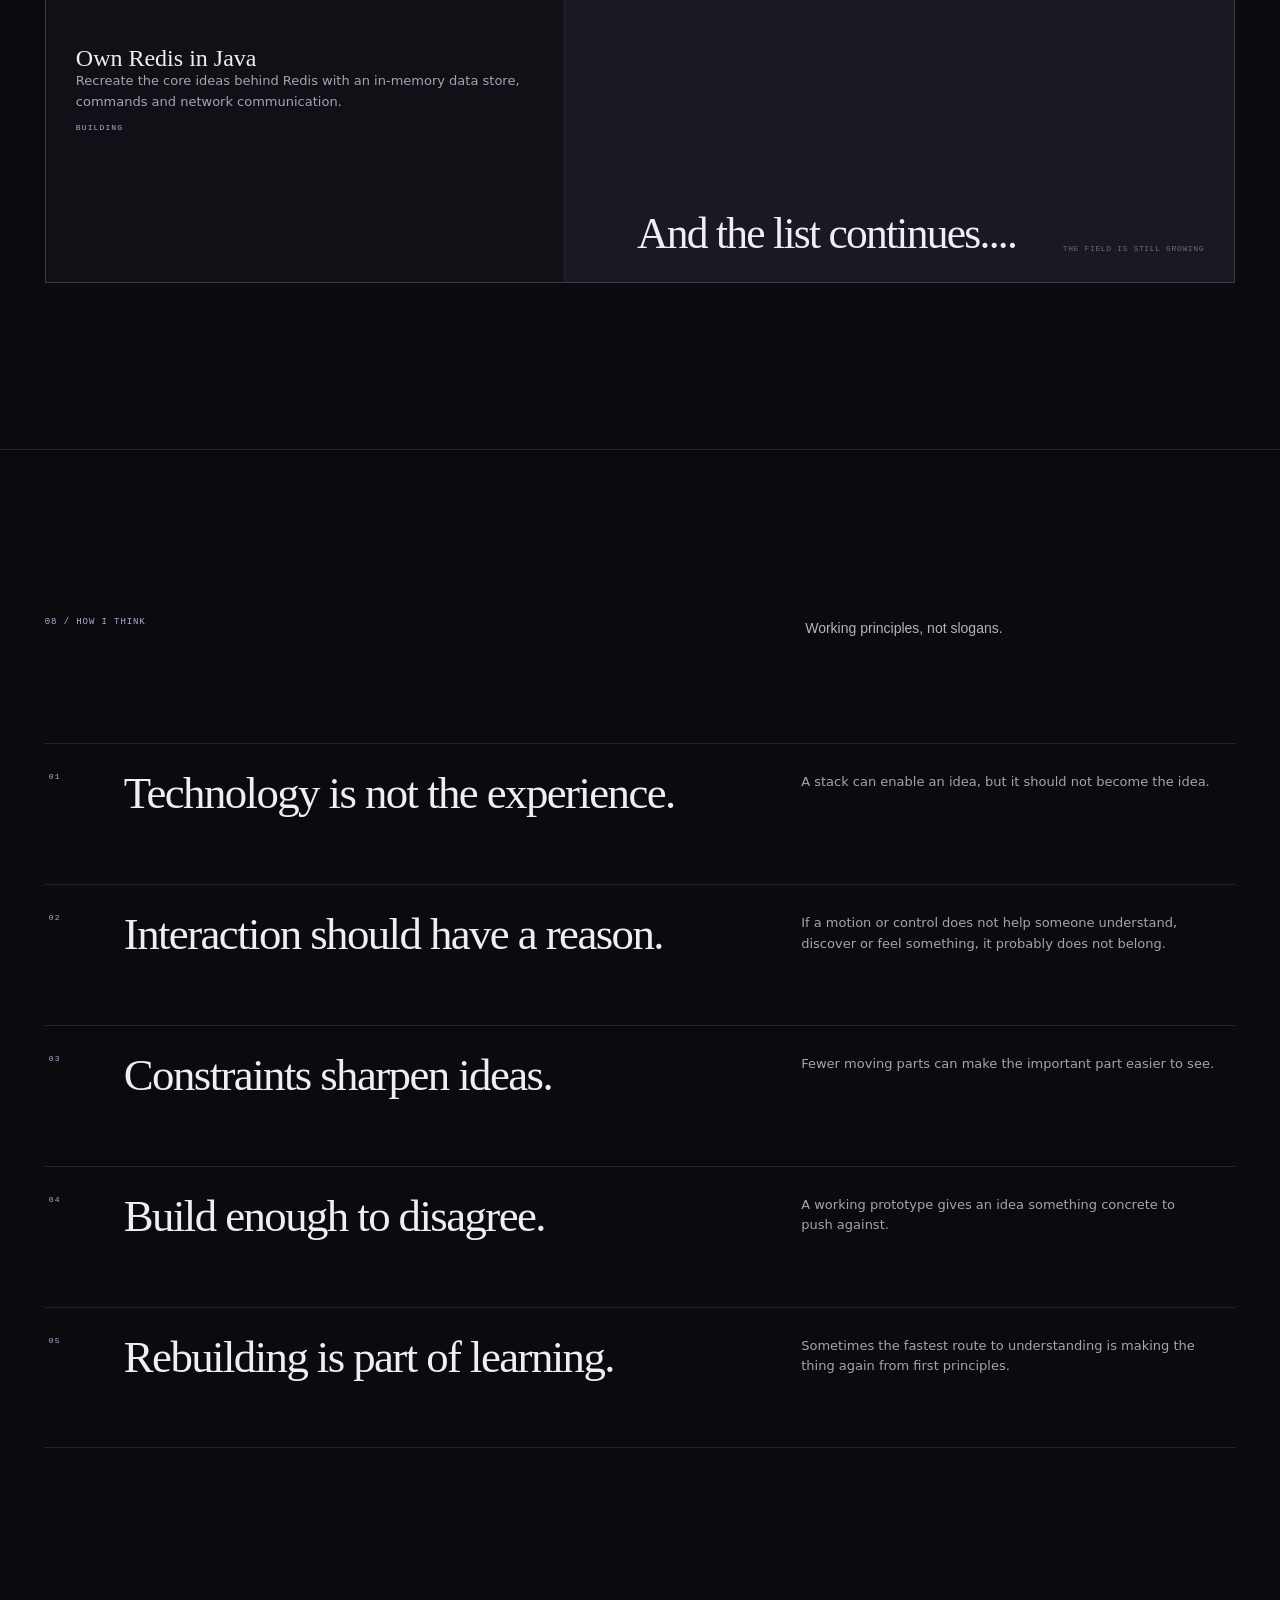
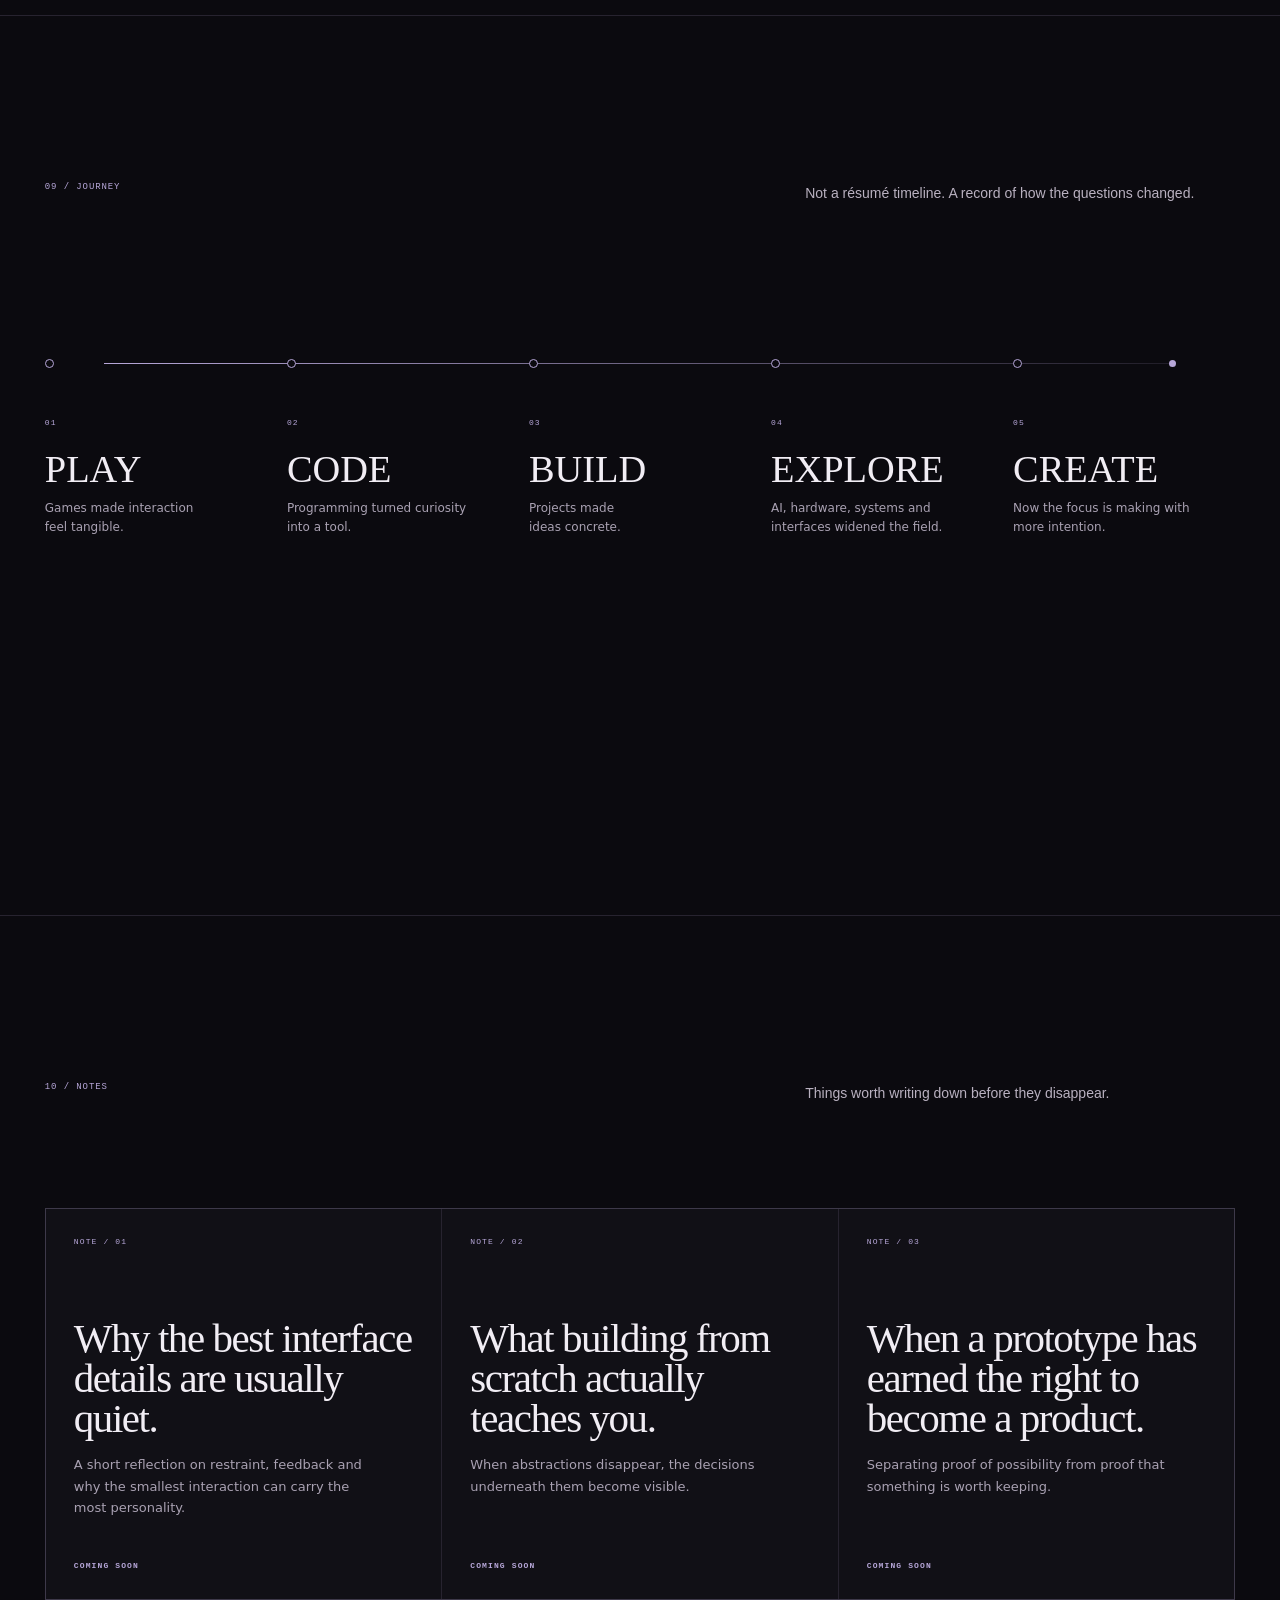
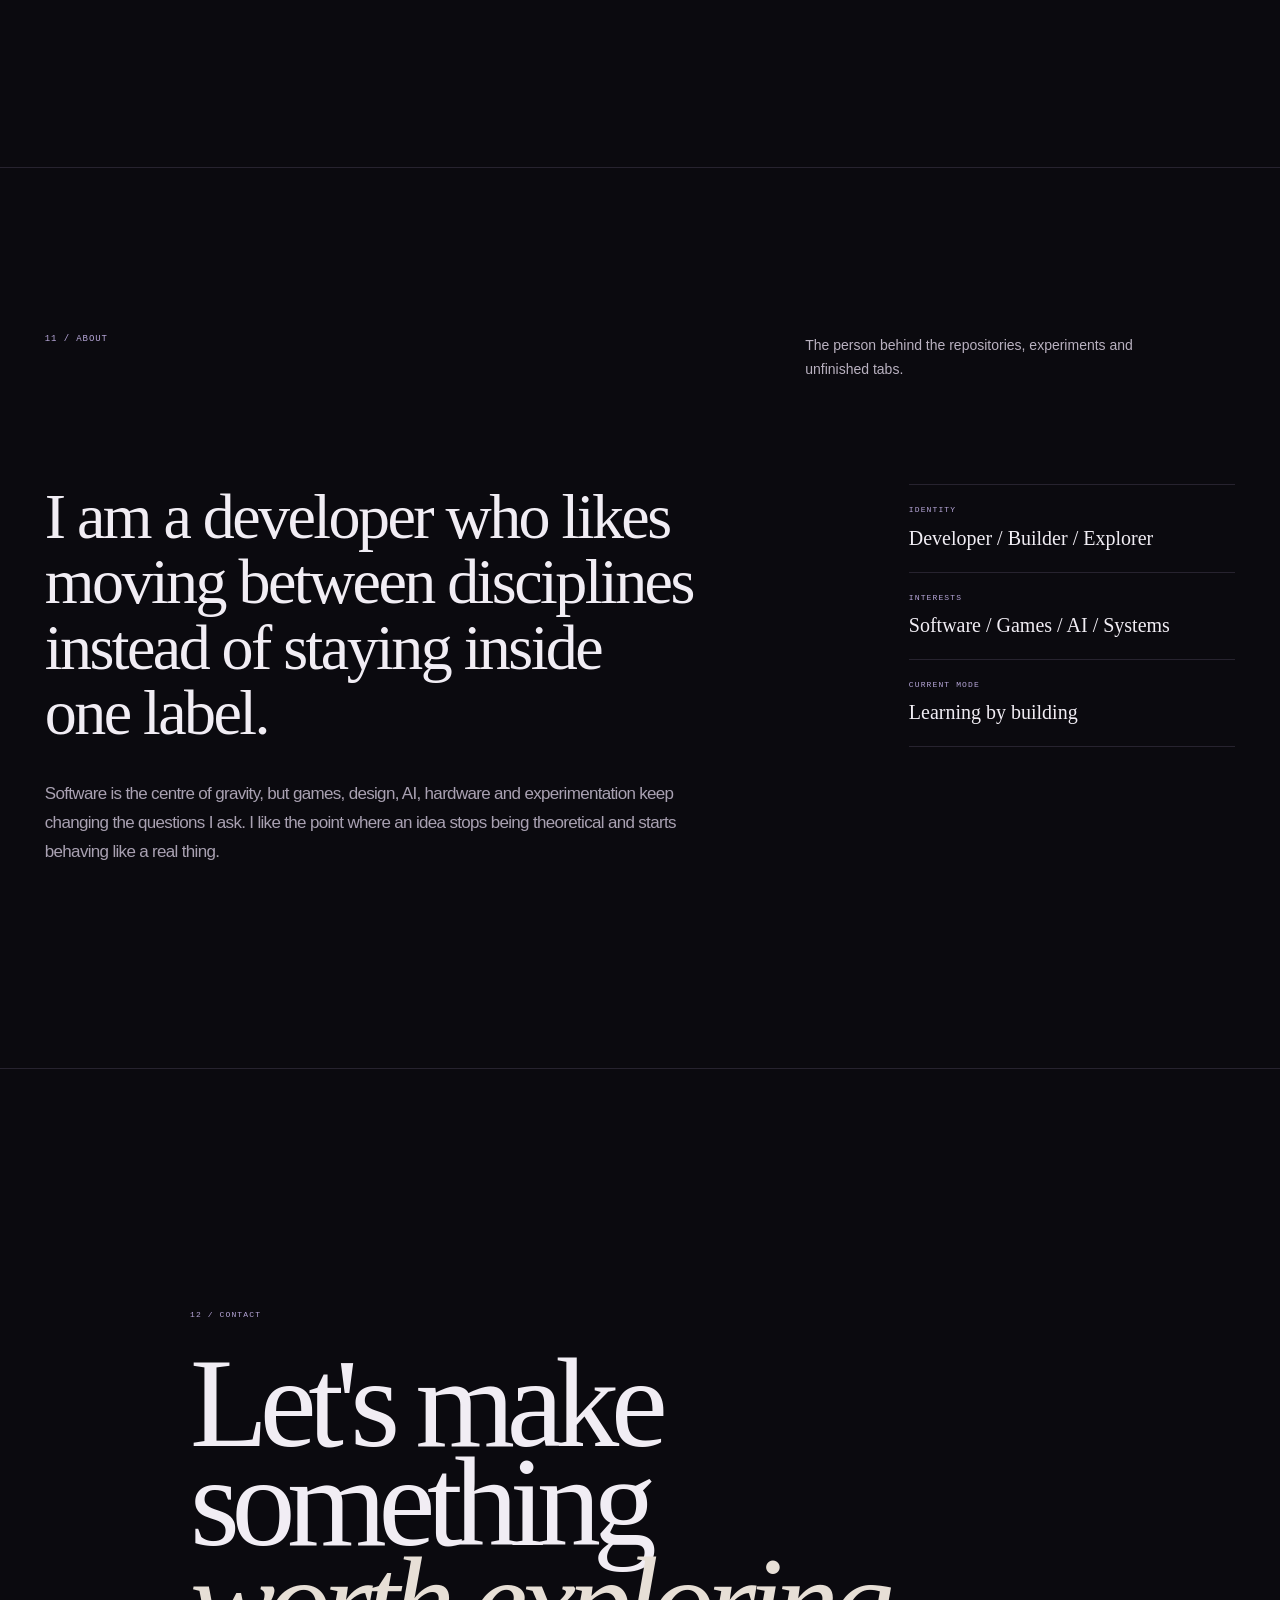
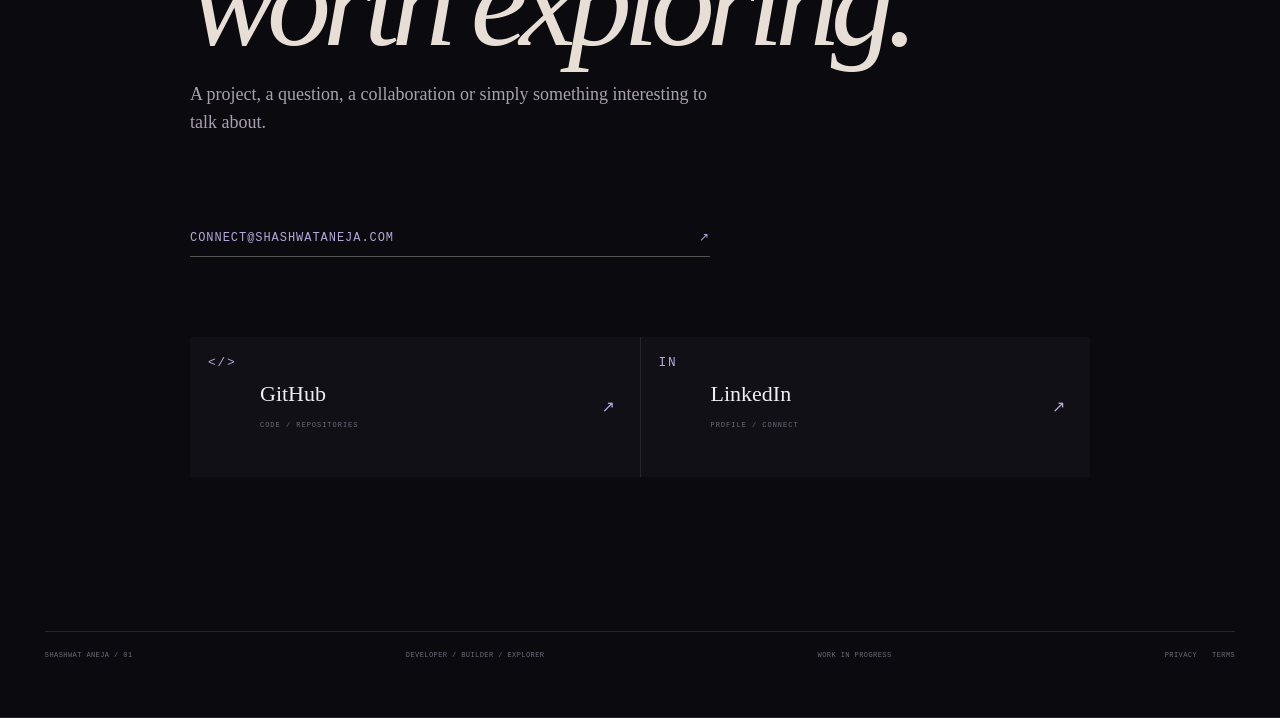
==== commit e77d59e8: "Disclose conceptual project visuals on selected work collection" ====
--- a/index.html
+++ b/index.html
@@ -137,6 +137,7 @@
       <a class="selected-project" href="projects/vr-cricket/" data-cursor-label="VIEW"><span class="mono">04 / HARDWARE</span><div class="project-art project-art--vr"><img class="project-art__image" src="assets/project-visuals/vr-cricket.svg" alt="VR cricket batting perspective illustration" loading="lazy" decoding="async" width="1200" height="760"></div><div class="selected-project__copy"><h3>VR Cricket</h3><p>A sensor-driven cricket simulation combining Unity with physical input.</p><small class="mono">VR / UNITY / SENSORS</small></div></a>
       <a class="selected-project selected-project--wide" href="projects/xylo/" data-cursor-label="VIEW"><span class="mono">05 / AUTOMATION</span><div class="project-art project-art--xylo"><img class="project-art__image" src="assets/project-visuals/xylo.svg" alt="Xylo accounting dashboard concept illustration" loading="lazy" decoding="async" width="1200" height="760"></div><div class="selected-project__copy"><h3>Xylo Business Automation Suite</h3><p>Business automation work exploring productivity and behavioural modelling as software systems.</p><small class="mono">AI / AUTOMATION</small></div></a>
     </div>
+    <p class="selected-visual-notice">The project images above are concept illustrations, not actual screenshots, gameplay captures or model outputs. <a href="terms.html#illustrative-visuals">About these visuals</a>.</p>
     <div class="archive-intro"><div><span class="mono">THE FULL FIELD</span><h3>More than the highlights.</h3></div><p>Every repository has a place in the archive. Some are polished, some are rough, and all of them explain how the work evolved.</p></div>
     <div class="archive-controls" data-project-controls aria-label="Project archive categories"></div>
     <div class="archive-list" data-project-list></div>
